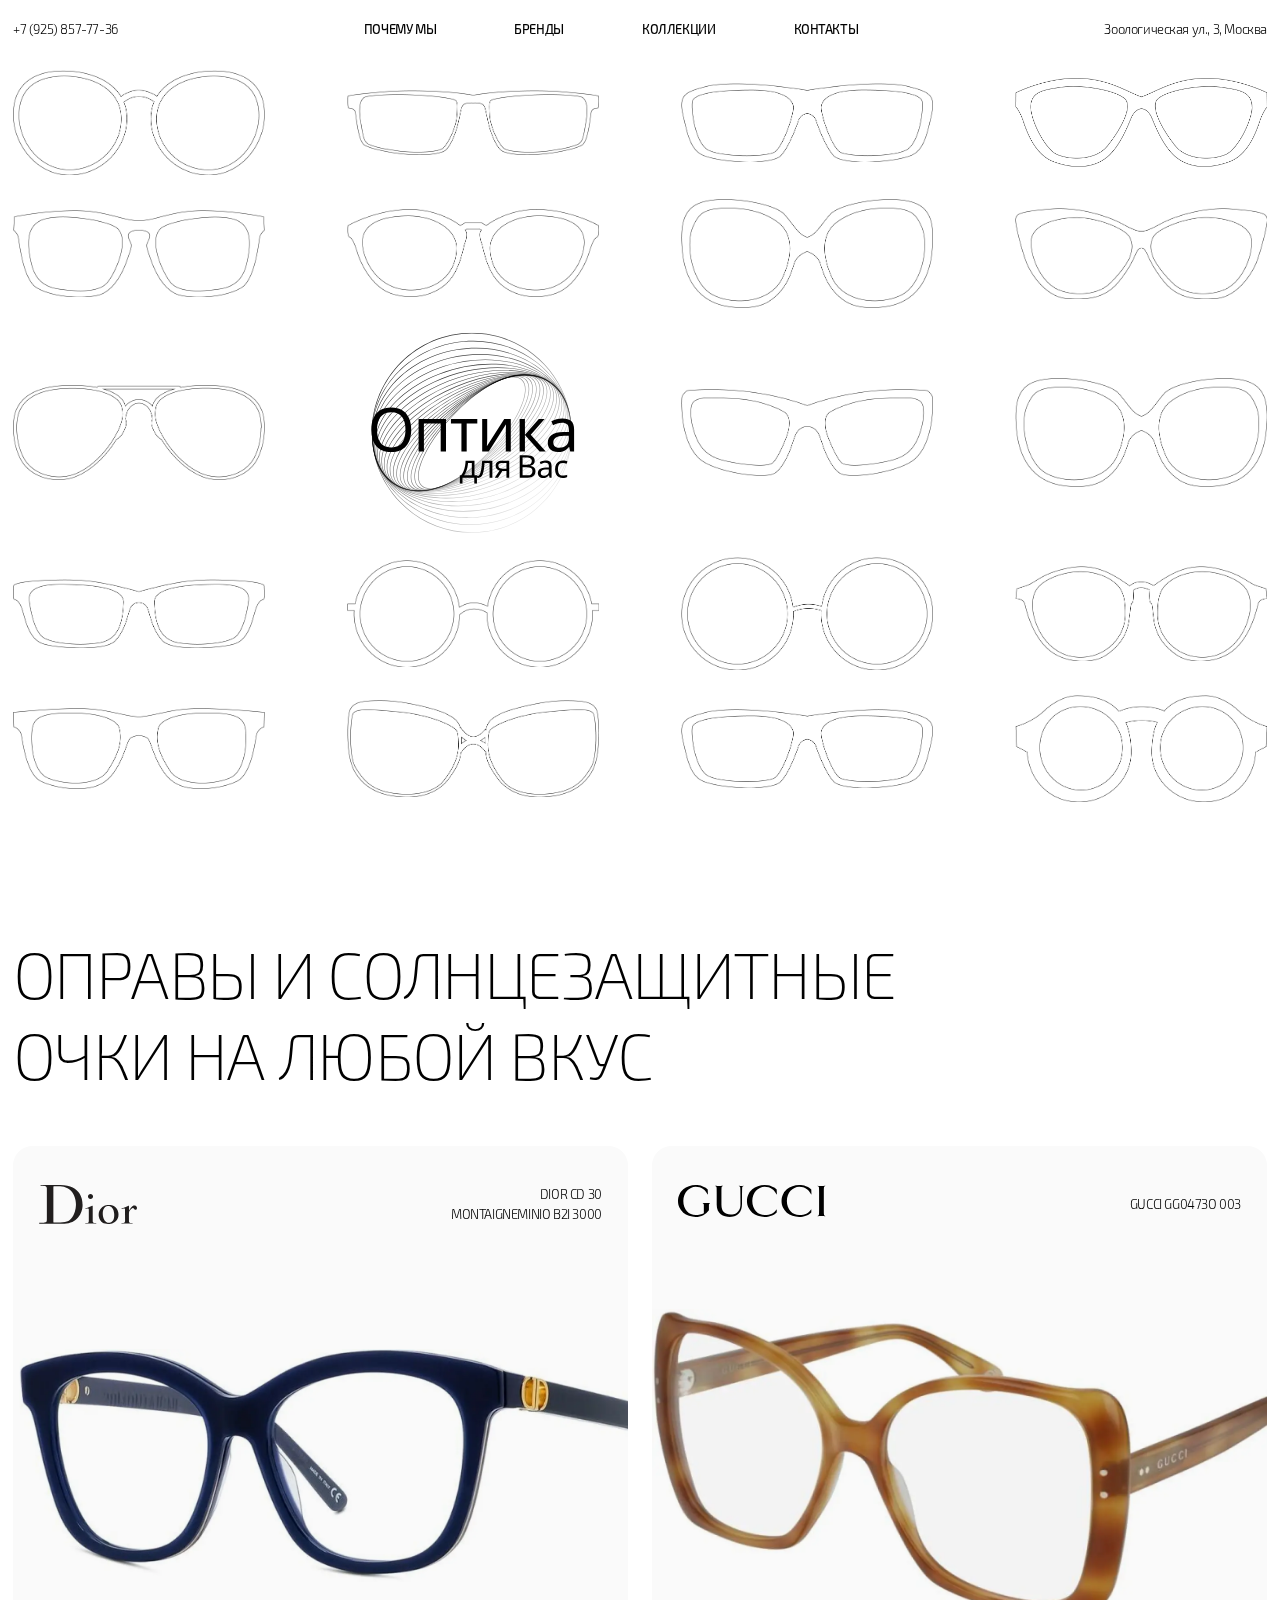
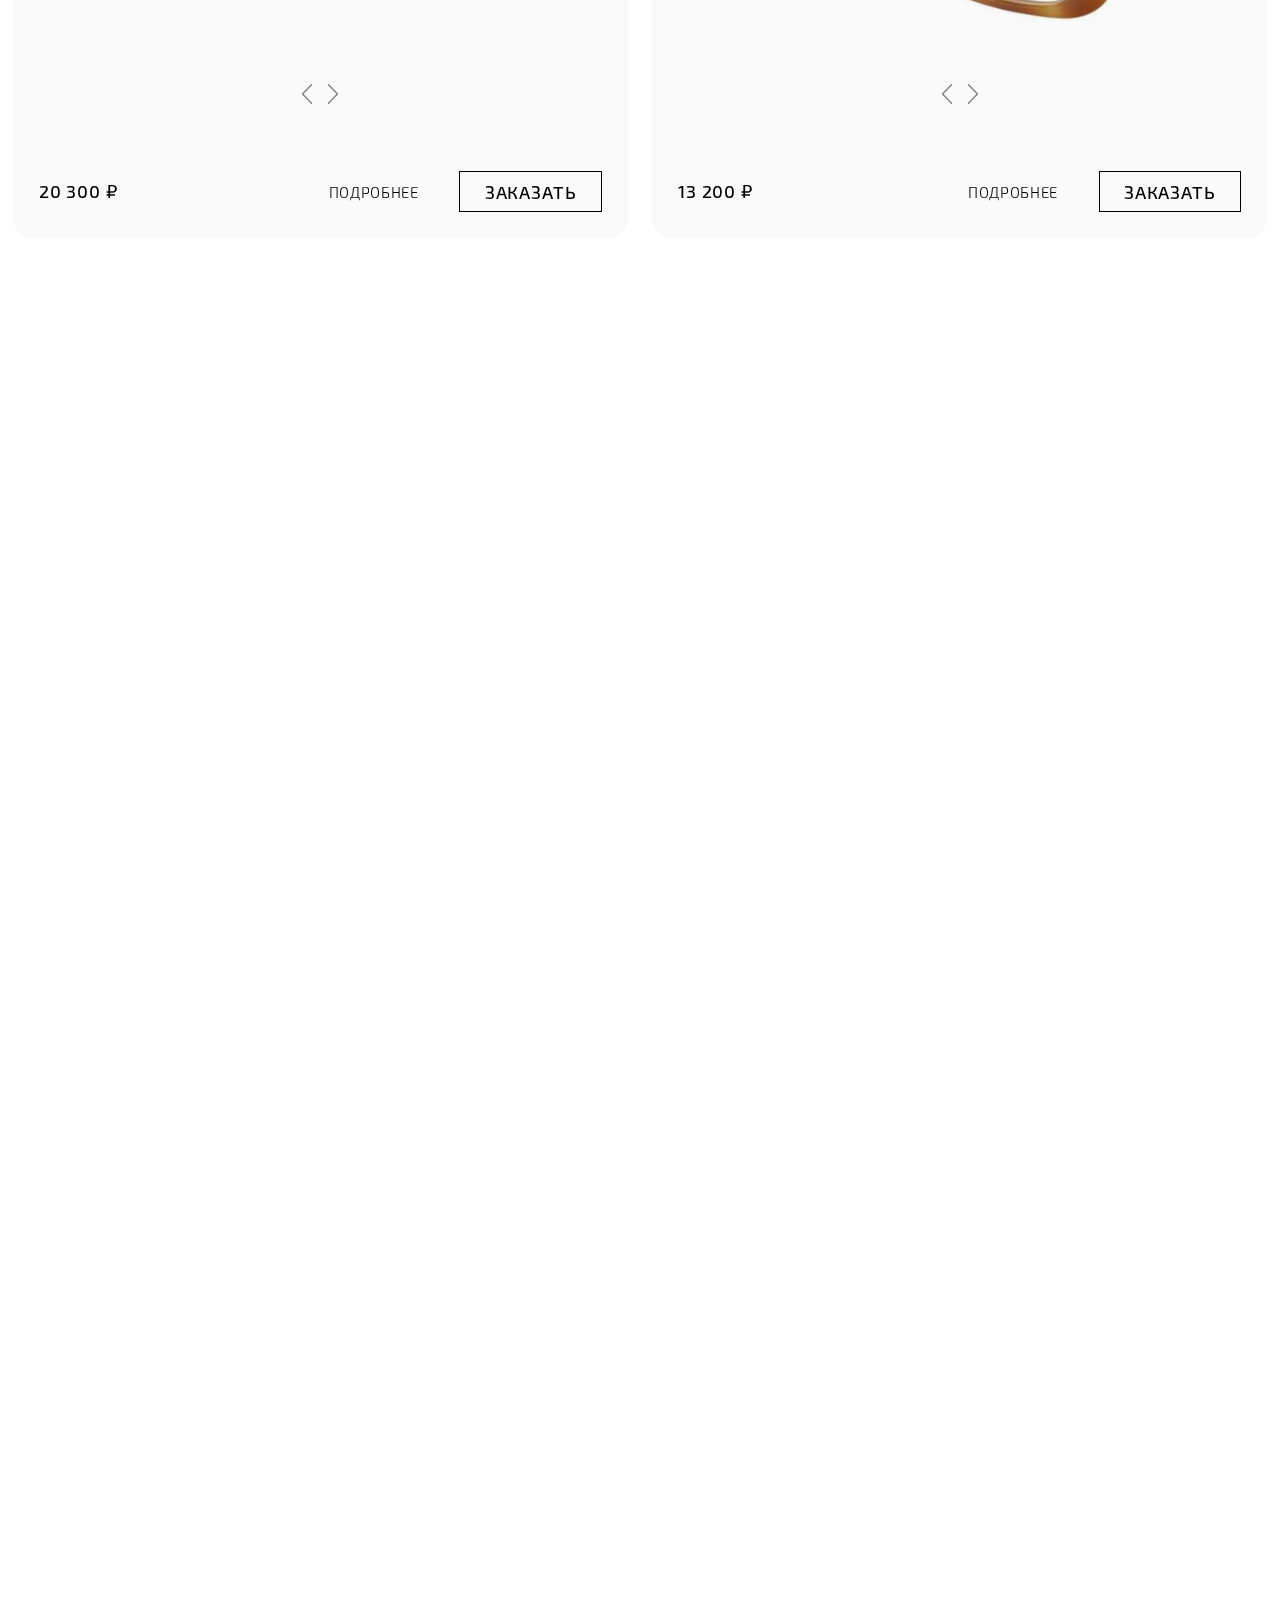
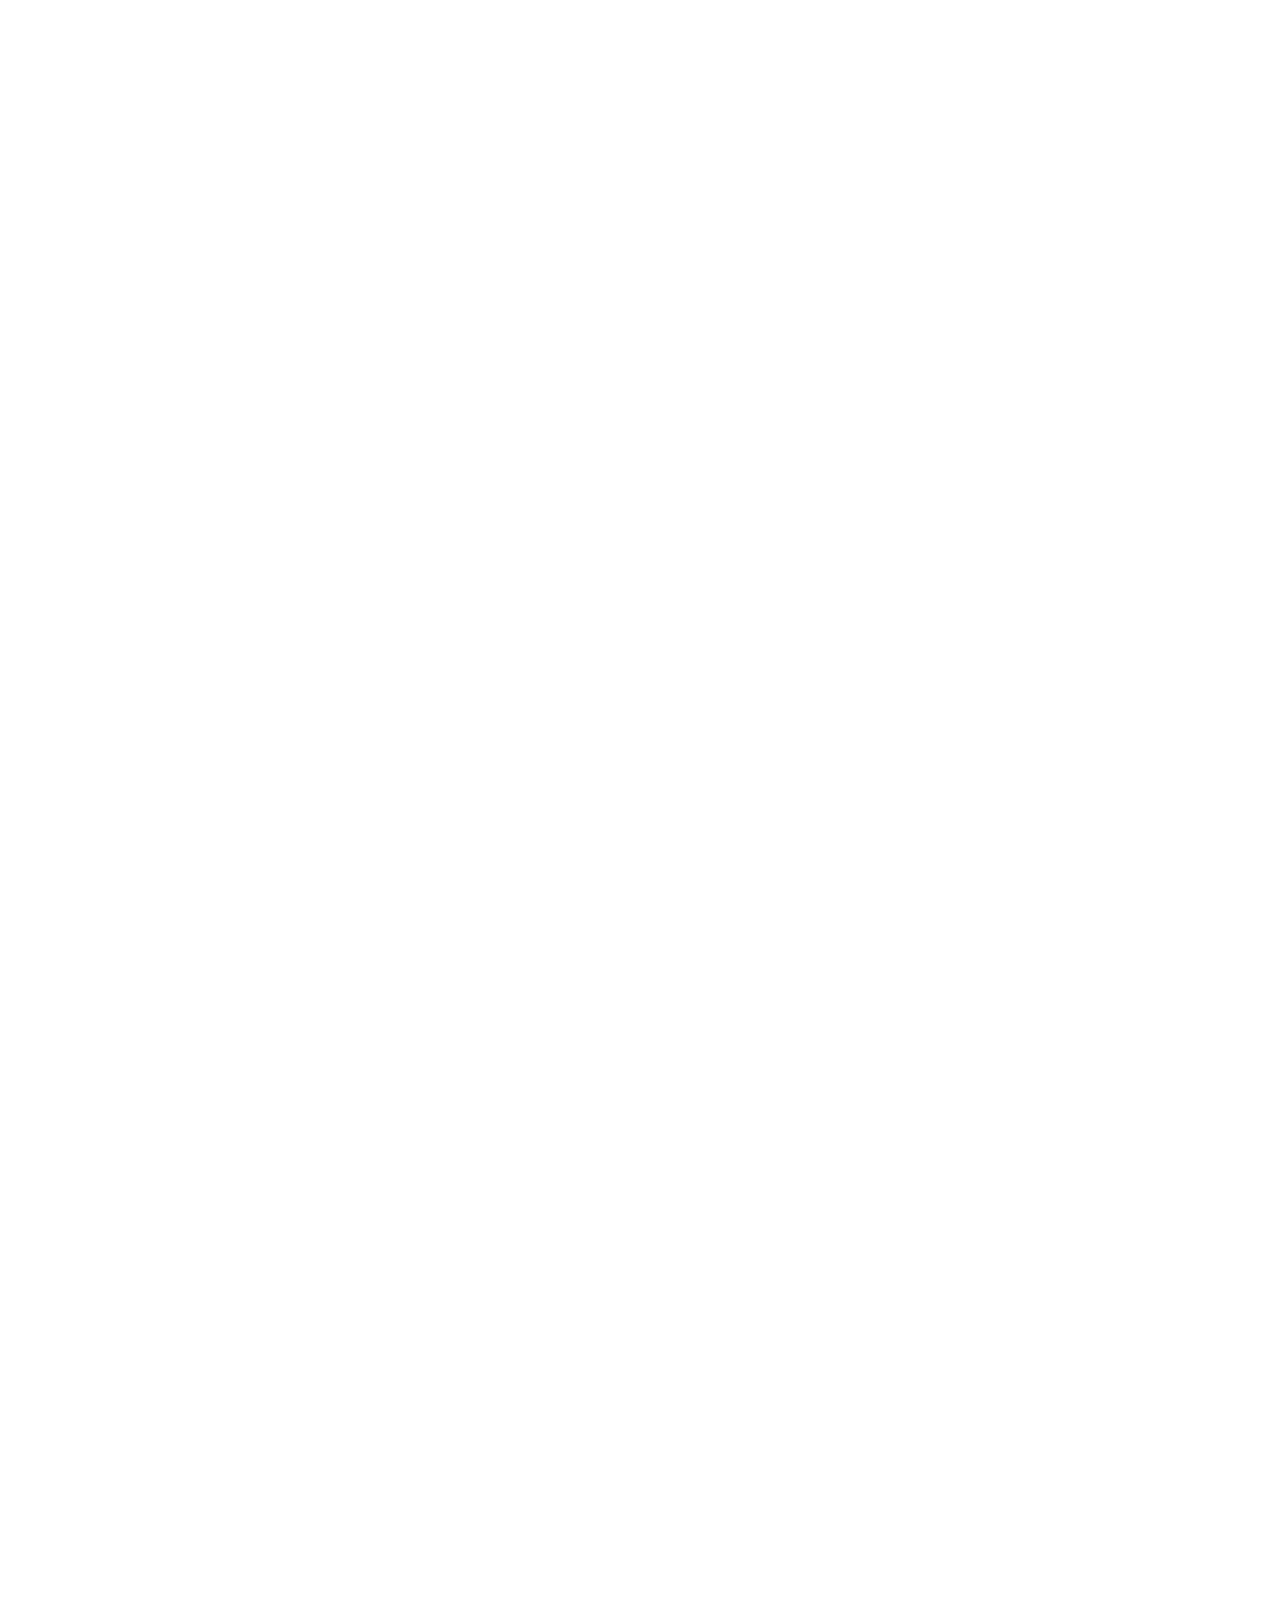
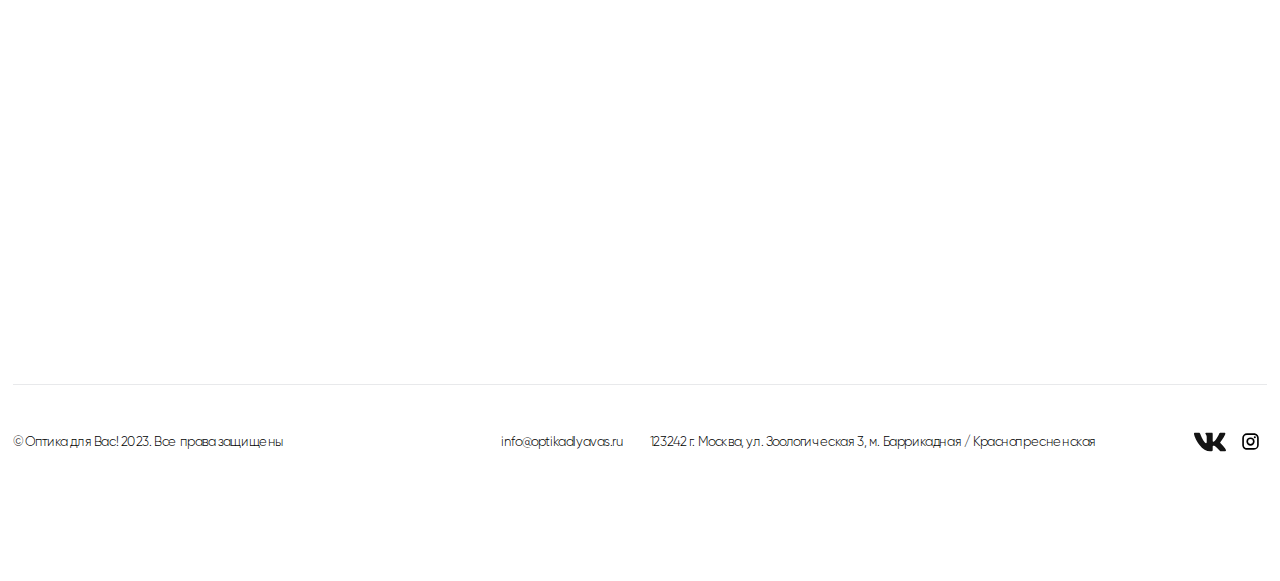
==== index.html @ adec6efc "first commit" ====
<!DOCTYPE html> <html lang="ru">

<head>
    <meta charset="UTF-8">
    <meta name="viewport" content="width=device-width, initial-scale=1.0">
    <meta name="description" content="">
    <meta name="keywords" content="">
    <link rel="stylesheet" href="css/libs.min.css">
    <link rel="stylesheet" href="css/style.min.css">
    <title>Главная</title>
</head>

<body class="page">
    <div class="wrapper">
        <header class="header">
            <div class="container">
    <div class="header__inner">
        <div class="header__phone">
            <a href="tel:+79258577736" class="display16">+7 (925) 857-77-36</a>
        </div>

        <div class="header__mob">
            <nav class="nav">
                <a href="" class="nav__link display16">ПОЧЕМУ МЫ</a>
                <a href="" class="nav__link display16">БРЕНДЫ</a>
                <a href="" class="nav__link display16">КОЛЛЕКЦИИ</a>
                <a href="" class="nav__link display16">КОНТАКТЫ</a>
            </nav>

            <div class="header__info">
                <a href="mailto:info@optikadlyavas.ru" class="footer__mail">
                    info@optikadlyavas.ru
                </a>
                <div class="footer__address">
                    123242 г. Москва, ул. Зоологическая 3, м. Баррикадная / Краснопресненская
                </div>
                <div class="footer__socials">
                    <a href="" class="footer__socials-item">
                        <img src="img/vk.svg" alt="">
                    </a>
                    <a href="" class="footer__socials-item">
                        <img src="img/ig.svg" alt="">
                    </a>
                </div>
            </div>
        </div>

        <div class="header__address">
            <span class="display16">Зоологическая ул., 3, Москва</span>
        </div>

        <button class="burger"></button>
    </div>
</div>

        </header>
        <main class="content">

            <section class="glasses">
                <div class="container">
                    <div class="glasses__grid">
                        <div class="glass-card  _animate">
    <div class="glass-card__images">
        <img class="_view1" src="img/glasses.webp" alt="">
        <img class="_view2" src="img/glasses-colorful.webp" alt="">
    </div>
</div>

                        <div class="glass-card _hide-tablet _animate">
    <div class="glass-card__images">
        <img class="_view1" src="img/glasses2.webp" alt="">
        <img class="_view2" src="img/glasses-colorful.webp" alt="">
    </div>
</div>

                        <div class="glass-card _mob-hide _animate">
    <div class="glass-card__images">
        <img class="_view1" src="img/glasses3.webp" alt="">
        <img class="_view2" src="img/glasses-colorful.webp" alt="">
    </div>
</div>

                        <div class="glass-card _hide-tablet _animate">
    <div class="glass-card__images">
        <img class="_view1" src="img/glasses4.webp" alt="">
        <img class="_view2" src="img/glasses-colorful.webp" alt="">
    </div>
</div>

                        <div class="glass-card  _animate">
    <div class="glass-card__images">
        <img class="_view1" src="img/glasses5.webp" alt="">
        <img class="_view2" src="img/glasses-colorful.webp" alt="">
    </div>
</div>

                        <div class="glass-card _hide-tablet _animate">
    <div class="glass-card__images">
        <img class="_view1" src="img/glasses6.webp" alt="">
        <img class="_view2" src="img/glasses-colorful.webp" alt="">
    </div>
</div>

                        <div class="glass-card _hide-tablet _animate">
    <div class="glass-card__images">
        <img class="_view1" src="img/glasses7.webp" alt="">
        <img class="_view2" src="img/glasses-colorful.webp" alt="">
    </div>
</div>

                        <div class="glass-card _hide-tablet _animate">
    <div class="glass-card__images">
        <img class="_view1" src="img/glasses8.webp" alt="">
        <img class="_view2" src="img/glasses-colorful2.webp" alt="">
    </div>
</div>

                        <div class="glass-card _mob-hide _animate">
    <div class="glass-card__images">
        <img class="_view1" src="img/glasses9.webp" alt="">
        <img class="_view2" src="img/glasses-colorful.webp" alt="">
    </div>
</div>

                        <div class="glass-card _logo _animate">
                            <img src="img/logo.svg" alt="">
                        </div>
                        <div class="glass-card _mob-hide _animate">
    <div class="glass-card__images">
        <img class="_view1" src="img/glasses10.webp" alt="">
        <img class="_view2" src="img/glasses-colorful.webp" alt="">
    </div>
</div>

                        <div class="glass-card _mob-hide _animate">
    <div class="glass-card__images">
        <img class="_view1" src="img/glasses11.webp" alt="">
        <img class="_view2" src="img/glasses-colorful.webp" alt="">
    </div>
</div>

                        <div class="glass-card  _animate">
    <div class="glass-card__images">
        <img class="_view1" src="img/glasses12.webp" alt="">
        <img class="_view2" src="img/glasses-colorful.webp" alt="">
    </div>
</div>

                        <div class="glass-card _hide-tablet _animate">
    <div class="glass-card__images">
        <img class="_view1" src="img/glasses13.webp" alt="">
        <img class="_view2" src="img/glasses-colorful4.webp" alt="">
    </div>
</div>

                        <div class="glass-card _hide-tablet _animate">
    <div class="glass-card__images">
        <img class="_view1" src="img/glasses14.webp" alt="">
        <img class="_view2" src="img/glasses-colorful.webp" alt="">
    </div>
</div>

                        <div class="glass-card _hide-tablet _animate">
    <div class="glass-card__images">
        <img class="_view1" src="img/glasses15.webp" alt="">
        <img class="_view2" src="img/glasses-colorful.webp" alt="">
    </div>
</div>

                        <div class="glass-card  _animate">
    <div class="glass-card__images">
        <img class="_view1" src="img/glasses16.webp" alt="">
        <img class="_view2" src="img/glasses-colorful.webp" alt="">
    </div>
</div>

                        <div class="glass-card _hide-tablet _animate">
    <div class="glass-card__images">
        <img class="_view1" src="img/glasses17.webp" alt="">
        <img class="_view2" src="img/glasses-colorful.webp" alt="">
    </div>
</div>

                        <div class="glass-card _hide-tablet _animate">
    <div class="glass-card__images">
        <img class="_view1" src="img/glasses18.webp" alt="">
        <img class="_view2" src="img/glasses-colorful.webp" alt="">
    </div>
</div>

                        <div class="glass-card _hide-tablet _animate">
    <div class="glass-card__images">
        <img class="_view1" src="img/glasses19.webp" alt="">
        <img class="_view2" src="img/glasses-colorful.webp" alt="">
    </div>
</div>

                    </div>
                </div>
            </section>

            <section class="catalog">
                <div class="container">
                    <div class="catalog__top _animate">
                        <h2 class="display2">
                            ОПРАВЫ И СОЛНЦЕЗАЩИТНЫЕ ОЧКИ НА ЛЮБОЙ ВКУС
                        </h2>
                    </div>
                    <div class="catalog__grid">
                        <div class="catalog-card  _animate">
    <div class="catalog-card__brand">
        <div class="catalog-card__brand-img">
            <img src="img/brand.svg" alt="">
        </div>
        <div class="catalog-card__brand-title">
            <a href="" class="display16">Dior CD 30 <br>MONTAIGNEMINIO B2I 3000</a>
        </div>
    </div>
    <div class="catalog-card__media">
        <div class="swiper-container">
            <div class="swiper-wrapper">
                <div class="swiper-slide">
                    <div class="catalog-card__img">
                        <img src="img/catalog.webp" alt="">
                    </div>
                </div>
                <div class="swiper-slide">
                    <div class="catalog-card__img">
                        <img src="img/catalog2.webp" alt="">
                    </div>
                </div>
            </div>
        </div>
        <div class="catalog-card__media-nav">
            <div class="swiper-button swiper-button-prev">
                <svg width="24" height="24" viewBox="0 0 24 24" fill="none" xmlns="http://www.w3.org/2000/svg">
                    <path d="M8.54642 12L17.0375 3.27302C17.3264 2.97614 17.3199 2.50131 17.023 2.21246C16.7261 1.9236 16.2513 1.93011 15.9625 2.22698L6.96246 11.477C6.67918 11.7681 6.67918 12.2319 6.96246 12.523L15.9625 21.773C16.2513 22.0699 16.7261 22.0764 17.023 21.7875C17.3199 21.4987 17.3264 21.0239 17.0375 20.727L8.54642 12Z" fill="#141414"/>
                </svg>
            </div>
            <div class="swiper-button swiper-button-next">
                <svg width="24" height="24" viewBox="0 0 24 24" fill="none" xmlns="http://www.w3.org/2000/svg">
                    <path d="M15.4536 12L6.96246 3.27302C6.6736 2.97614 6.68011 2.50131 6.97698 2.21246C7.27386 1.9236 7.74869 1.93011 8.03754 2.22698L17.0375 11.477C17.3208 11.7681 17.3208 12.2319 17.0375 12.523L8.03754 21.773C7.74869 22.0699 7.27386 22.0764 6.97698 21.7875C6.68011 21.4987 6.6736 21.0239 6.96246 20.727L15.4536 12Z" fill="#141414"/>
                </svg>
            </div>
        </div>
        <div class="swiper-pagination"></div>
    </div>
    <div class="catalog-card__bottom">
        <div class="catalog-card__price">
            20 300 ₽
        </div>
        <div class="catalog-card__buttons">
            <button class="_show-detail catalog-card__btn catalog-card__detail">
                <span class="_view1">Подробнее</span>
                <span class="_view2">...</span>
            </button>
            <button class="catalog-card__btn m-btn m-btn-outline">
                <span>зАКАЗАТЬ</span>
            </button>
        </div>
    </div>

    <div class="catalog-card__info">
        <button class="_close-detail catalog-card__info-close">
            <img src="img/close.svg" alt="">
        </button>
        <div class="catalog-card__brand-img">
            <img src="img/brand.svg" alt="">
        </div>
        <div class="catalog-card__info-wrap">
            <div class="catalog-card__text">
                <p>
                    Неповторимость, очарование, женственность, шарм. Именно так можно сохраняющуюся с прошлого года тенденцию весенне-летней коллекции солнцезащитных очков от Dior. Ведь дополняющие оправу цветы – особый дар природы, а букеты из них — главное украшение для женщины. Можно сказать, что дизайнеры модного дома создали настоящие букеты цветов на оправах очков.
                </p>
                <p>
                    В традиционной весенне-летней коллекции представлены оправы с принтованными, лепными и мозаичными цветами. В названии каждой линейки отражена идея новой линии солнцезащитных очков.
                </p>
            </div>
            <div class="catalog-card__info-nav">
                <button class="catalog-card__btn">
                    <span>зАКАЗАТЬ</span>
                </button>
            </div>
        </div>
        <div class="catalog-card__brand-title">
            <a href="" class="display16">Dior CD 30 <br>MONTAIGNEMINIO B2I 3000</a>
        </div>
    </div>
</div>


                        <div class="catalog-card  _animate">
    <div class="catalog-card__brand">
        <div class="catalog-card__brand-img">
            <img src="img/brand2.svg" alt="">
        </div>
        <div class="catalog-card__brand-title">
            <a href="" class="display16">Gucci GG0473O 003</a>
        </div>
    </div>
    <div class="catalog-card__media">
        <div class="swiper-container">
            <div class="swiper-wrapper">
                <div class="swiper-slide">
                    <div class="catalog-card__img">
                        <img src="img/catalog3.webp" alt="">
                    </div>
                </div>
                <div class="swiper-slide">
                    <div class="catalog-card__img">
                        <img src="img/catalog3.webp" alt="">
                    </div>
                </div>
            </div>
        </div>
        <div class="catalog-card__media-nav">
            <div class="swiper-button swiper-button-prev">
                <svg width="24" height="24" viewBox="0 0 24 24" fill="none" xmlns="http://www.w3.org/2000/svg">
                    <path d="M8.54642 12L17.0375 3.27302C17.3264 2.97614 17.3199 2.50131 17.023 2.21246C16.7261 1.9236 16.2513 1.93011 15.9625 2.22698L6.96246 11.477C6.67918 11.7681 6.67918 12.2319 6.96246 12.523L15.9625 21.773C16.2513 22.0699 16.7261 22.0764 17.023 21.7875C17.3199 21.4987 17.3264 21.0239 17.0375 20.727L8.54642 12Z" fill="#141414"/>
                </svg>
            </div>
            <div class="swiper-button swiper-button-next">
                <svg width="24" height="24" viewBox="0 0 24 24" fill="none" xmlns="http://www.w3.org/2000/svg">
                    <path d="M15.4536 12L6.96246 3.27302C6.6736 2.97614 6.68011 2.50131 6.97698 2.21246C7.27386 1.9236 7.74869 1.93011 8.03754 2.22698L17.0375 11.477C17.3208 11.7681 17.3208 12.2319 17.0375 12.523L8.03754 21.773C7.74869 22.0699 7.27386 22.0764 6.97698 21.7875C6.68011 21.4987 6.6736 21.0239 6.96246 20.727L15.4536 12Z" fill="#141414"/>
                </svg>
            </div>
        </div>
        <div class="swiper-pagination"></div>
    </div>
    <div class="catalog-card__bottom">
        <div class="catalog-card__price">
            13 200 ₽
        </div>
        <div class="catalog-card__buttons">
            <button class="_show-detail catalog-card__btn catalog-card__detail">
                <span class="_view1">Подробнее</span>
                <span class="_view2">...</span>
            </button>
            <button class="catalog-card__btn m-btn m-btn-outline">
                <span>зАКАЗАТЬ</span>
            </button>
        </div>
    </div>

    <div class="catalog-card__info">
        <button class="_close-detail catalog-card__info-close">
            <img src="img/close.svg" alt="">
        </button>
        <div class="catalog-card__brand-img">
            <img src="img/brand2.svg" alt="">
        </div>
        <div class="catalog-card__info-wrap">
            <div class="catalog-card__text">
                <p>
                    Неповторимость, очарование, женственность, шарм. Именно так можно сохраняющуюся с прошлого года тенденцию весенне-летней коллекции солнцезащитных очков от Dior. Ведь дополняющие оправу цветы – особый дар природы, а букеты из них — главное украшение для женщины. Можно сказать, что дизайнеры модного дома создали настоящие букеты цветов на оправах очков.
                </p>
                <p>
                    В традиционной весенне-летней коллекции представлены оправы с принтованными, лепными и мозаичными цветами. В названии каждой линейки отражена идея новой линии солнцезащитных очков.
                </p>
            </div>
            <div class="catalog-card__info-nav">
                <button class="catalog-card__btn">
                    <span>зАКАЗАТЬ</span>
                </button>
            </div>
        </div>
        <div class="catalog-card__brand-title">
            <a href="" class="display16">Gucci GG0473O 003</a>
        </div>
    </div>
</div>


                        <div class="catalog-card _big _animate">
    <div class="catalog-card__brand">
        <div class="catalog-card__brand-img">
            <img src="img/brand3.svg" alt="">
        </div>
        <div class="catalog-card__brand-title">
            <a href="" class="display16">Philippe V X17 Black</a>
        </div>
    </div>
    <div class="catalog-card__media">
        <div class="swiper-container">
            <div class="swiper-wrapper">
                <div class="swiper-slide">
                    <div class="catalog-card__img">
                        <img src="img/catalog4.webp" alt="">
                    </div>
                </div>
                <div class="swiper-slide">
                    <div class="catalog-card__img">
                        <img src="img/catalog4.webp" alt="">
                    </div>
                </div>
            </div>
        </div>
        <div class="catalog-card__media-nav">
            <div class="swiper-button swiper-button-prev">
                <svg width="24" height="24" viewBox="0 0 24 24" fill="none" xmlns="http://www.w3.org/2000/svg">
                    <path d="M8.54642 12L17.0375 3.27302C17.3264 2.97614 17.3199 2.50131 17.023 2.21246C16.7261 1.9236 16.2513 1.93011 15.9625 2.22698L6.96246 11.477C6.67918 11.7681 6.67918 12.2319 6.96246 12.523L15.9625 21.773C16.2513 22.0699 16.7261 22.0764 17.023 21.7875C17.3199 21.4987 17.3264 21.0239 17.0375 20.727L8.54642 12Z" fill="#141414"/>
                </svg>
            </div>
            <div class="swiper-button swiper-button-next">
                <svg width="24" height="24" viewBox="0 0 24 24" fill="none" xmlns="http://www.w3.org/2000/svg">
                    <path d="M15.4536 12L6.96246 3.27302C6.6736 2.97614 6.68011 2.50131 6.97698 2.21246C7.27386 1.9236 7.74869 1.93011 8.03754 2.22698L17.0375 11.477C17.3208 11.7681 17.3208 12.2319 17.0375 12.523L8.03754 21.773C7.74869 22.0699 7.27386 22.0764 6.97698 21.7875C6.68011 21.4987 6.6736 21.0239 6.96246 20.727L15.4536 12Z" fill="#141414"/>
                </svg>
            </div>
        </div>
        <div class="swiper-pagination"></div>
    </div>
    <div class="catalog-card__bottom">
        <div class="catalog-card__price">
            26 300 ₽
        </div>
        <div class="catalog-card__buttons">
            <button class="_show-detail catalog-card__btn catalog-card__detail">
                <span class="_view1">Подробнее</span>
                <span class="_view2">...</span>
            </button>
            <button class="catalog-card__btn m-btn m-btn-outline">
                <span>зАКАЗАТЬ</span>
            </button>
        </div>
    </div>

    <div class="catalog-card__info">
        <button class="_close-detail catalog-card__info-close">
            <img src="img/close.svg" alt="">
        </button>
        <div class="catalog-card__brand-img">
            <img src="img/brand3.svg" alt="">
        </div>
        <div class="catalog-card__info-wrap">
            <div class="catalog-card__text">
                <p>
                    Неповторимость, очарование, женственность, шарм. Именно так можно сохраняющуюся с прошлого года тенденцию весенне-летней коллекции солнцезащитных очков от Dior. Ведь дополняющие оправу цветы – особый дар природы, а букеты из них — главное украшение для женщины. Можно сказать, что дизайнеры модного дома создали настоящие букеты цветов на оправах очков.
                </p>
                <p>
                    В традиционной весенне-летней коллекции представлены оправы с принтованными, лепными и мозаичными цветами. В названии каждой линейки отражена идея новой линии солнцезащитных очков.
                </p>
            </div>
            <div class="catalog-card__info-nav">
                <button class="catalog-card__btn">
                    <span>зАКАЗАТЬ</span>
                </button>
            </div>
        </div>
        <div class="catalog-card__brand-title">
            <a href="" class="display16">Philippe V X17 Black</a>
        </div>
    </div>
</div>


                        <div class="catalog-card _small _animate">
    <div class="catalog-card__brand">
        <div class="catalog-card__brand-img">
            <img src="img/brand4.svg" alt="">
        </div>
        <div class="catalog-card__brand-title">
            <a href="" class="display16"></a>
        </div>
    </div>
    <div class="catalog-card__media">
        <div class="swiper-container">
            <div class="swiper-wrapper">
                <div class="swiper-slide">
                    <div class="catalog-card__img">
                        <img src="img/catalog6.webp" alt="">
                    </div>
                </div>
                <div class="swiper-slide">
                    <div class="catalog-card__img">
                        <img src="img/catalog6.webp" alt="">
                    </div>
                </div>
            </div>
        </div>
        <div class="catalog-card__media-nav">
            <div class="swiper-button swiper-button-prev">
                <svg width="24" height="24" viewBox="0 0 24 24" fill="none" xmlns="http://www.w3.org/2000/svg">
                    <path d="M8.54642 12L17.0375 3.27302C17.3264 2.97614 17.3199 2.50131 17.023 2.21246C16.7261 1.9236 16.2513 1.93011 15.9625 2.22698L6.96246 11.477C6.67918 11.7681 6.67918 12.2319 6.96246 12.523L15.9625 21.773C16.2513 22.0699 16.7261 22.0764 17.023 21.7875C17.3199 21.4987 17.3264 21.0239 17.0375 20.727L8.54642 12Z" fill="#141414"/>
                </svg>
            </div>
            <div class="swiper-button swiper-button-next">
                <svg width="24" height="24" viewBox="0 0 24 24" fill="none" xmlns="http://www.w3.org/2000/svg">
                    <path d="M15.4536 12L6.96246 3.27302C6.6736 2.97614 6.68011 2.50131 6.97698 2.21246C7.27386 1.9236 7.74869 1.93011 8.03754 2.22698L17.0375 11.477C17.3208 11.7681 17.3208 12.2319 17.0375 12.523L8.03754 21.773C7.74869 22.0699 7.27386 22.0764 6.97698 21.7875C6.68011 21.4987 6.6736 21.0239 6.96246 20.727L15.4536 12Z" fill="#141414"/>
                </svg>
            </div>
        </div>
        <div class="swiper-pagination"></div>
    </div>
    <div class="catalog-card__bottom">
        <div class="catalog-card__price">
            11 450 ₽
        </div>
        <div class="catalog-card__buttons">
            <button class="_show-detail catalog-card__btn catalog-card__detail">
                <span class="_view1">Подробнее</span>
                <span class="_view2">...</span>
            </button>
            <button class="catalog-card__btn m-btn m-btn-outline">
                <span>зАКАЗАТЬ</span>
            </button>
        </div>
    </div>

    <div class="catalog-card__info">
        <button class="_close-detail catalog-card__info-close">
            <img src="img/close.svg" alt="">
        </button>
        <div class="catalog-card__brand-img">
            <img src="img/brand4.svg" alt="">
        </div>
        <div class="catalog-card__info-wrap">
            <div class="catalog-card__text">
                <p>
                    Неповторимость, очарование, женственность, шарм. Именно так можно сохраняющуюся с прошлого года тенденцию весенне-летней коллекции солнцезащитных очков от Dior. Ведь дополняющие оправу цветы – особый дар природы, а букеты из них — главное украшение для женщины. Можно сказать, что дизайнеры модного дома создали настоящие букеты цветов на оправах очков.
                </p>
                <p>
                    В традиционной весенне-летней коллекции представлены оправы с принтованными, лепными и мозаичными цветами. В названии каждой линейки отражена идея новой линии солнцезащитных очков.
                </p>
            </div>
            <div class="catalog-card__info-nav">
                <button class="catalog-card__btn">
                    <span>зАКАЗАТЬ</span>
                </button>
            </div>
        </div>
        <div class="catalog-card__brand-title">
            <a href="" class="display16"></a>
        </div>
    </div>
</div>

                    </div>
                    <div class="catalog__nav _animate">
                        <button class="catalog__btn m-btn m-btn-outline">
                            <span>ПОКАЗАТЬ ЕЩЕ 10 моделеей</span>
                        </button>
                    </div>
                </div>
            </section>

            <section class="brands">
                <div class="container">
                    <div class="brands__grid">
                        <div class="brand-card _animate">
    <div class="brand-card__img">
        <img src="img/company.svg" alt="">
    </div>
</div>

                        <div class="brand-card _animate">
    <div class="brand-card__img">
        <img src="img/company2.svg" alt="">
    </div>
</div>

                        <div class="brand-card _animate">
    <div class="brand-card__img">
        <img src="img/company3.svg" alt="">
    </div>
</div>

                        <div class="brand-card _animate">
    <div class="brand-card__img">
        <img src="img/company4.svg" alt="">
    </div>
</div>

                        <div class="brand-card _animate">
    <div class="brand-card__img">
        <img src="img/company5.svg" alt="">
    </div>
</div>

                        <div class="brand-card _animate">
    <div class="brand-card__img">
        <img src="img/company6.svg" alt="">
    </div>
</div>

                        <div class="brand-card _animate">
    <div class="brand-card__img">
        <img src="img/company7.svg" alt="">
    </div>
</div>

                        <div class="brand-card _animate">
    <div class="brand-card__img">
        <img src="img/company8.svg" alt="">
    </div>
</div>

                    </div>
                </div>
            </section>

            <section class="why">
                <div class="container">
                    <div class="why__top">
                        <div class="why__top-left">
                            <h2 class="display2 _animate">
                                ПОЧЕМУ ЛЮДИ ВЫБИРАЮТ НАС?
                            </h2>
                        </div>
                        <div class="why__top-right">
                            <div class="why__desc _animate">
                                Салон, расположенный в центре Москвы, предлагает своим клиентам уникальные коллекции от лучших европейских дизайнеров!
                            </div>
                        </div>
                    </div>
                    <div class="why__grid">
                        <div class="why-card _animate">
    <div class="why-card__img">
        <img src="img/why.svg" alt="">
    </div>
    <div class="why-card__title">
        <span class="display4">
            Разнообразие ассортимента
        </span>
    </div>
    <div class="why-card__desc">
        <p>
            Оправы и солнцезащитные очки от мировых брендов и дизайнеров. Изысканный стиль, утонченный дизайн, эксклюзивность моделей, hand-made.
        </p>
    </div>
</div>


                        <div class="why-card _animate">
    <div class="why-card__img">
        <img src="img/why2.svg" alt="">
    </div>
    <div class="why-card__title">
        <span class="display4">
            ШИРОКИЙ СПЕКТР ОЧКОВЫХ ЛИНЗ
        </span>
    </div>
    <div class="why-card__desc">
        <p>
            Сотрудничествуем с лидирующими компаниями в области производства очковых линз: Seiko (Япония), Rodenstock (Германия), Essilor (Франция), Hoya (Япония), Zeizz (Германия)
        </p>
    </div>
</div>


                        <div class="why-card _animate">
    <div class="why-card__img">
        <img src="img/why3.svg" alt="">
    </div>
    <div class="why-card__title">
        <span class="display4">
            НОВИНКИ КОНТАКТНЫХ ЛИНЗ!
        </span>
    </div>
    <div class="why-card__desc">
        <p>
            Мы предлагаем контактные линзы для коррекции близорукости (миопии), дальнозоркости (гиперметропии), астигматизма (сложной коррекции), цветные линзы широкой палитры, а также средства по уходу за линзами.
        </p>
    </div>
</div>

                    </div>
                </div>
            </section>

            <section class="contacts">
                <div class="container">
                    <div class="contacts__grid">
                        <form action="" class="contacts__form">
                            <h2 class="display3 _animate">
                                СВЯЖИТЕСЬ С НАМИ ИЛИ НАЙДИТЕ НАС НА КАРТЕ
                            </h2>
                            <div class="contacts__form-grid">
                                <fieldset class="fg _error  _animate">
    <input type="text">
    <label>
        Ваше имя <span>*</span>
    </label>
    <span class="fg__error">Обязательное поле</span>
</fieldset>

                                <fieldset class="fg   _animate">
    <input type="email">
    <label>
        E-mail
    </label>
    <span class="fg__error">Обязательное поле</span>
</fieldset>

                                <fieldset class="fg _full  _animate">
    <input type="tel">
    <label>
        Телефон
    </label>
    <span class="fg__error">Обязательное поле</span>
</fieldset>

                                <fieldset class="fg _full  _animate">
    <textarea></textarea>
    <label>
        Сообщение
    </label>
</fieldset>

                            </div>
                            <div class="contacts__check m-check _animate">
                                <input type="checkbox">
                                <label>
                                    Я согласен с условиями <a href="">публичной оферты</a> и обработкой моих персональных данных
                                    в порядке, предусмотренном публичной офертой.
                                </label>
                            </div>
                            <div class="contacts__nav _animate">
                                <button class="contacts__btn m-btn m-btn-outline">
                                    <span class="_view1">Отправить сообщение</span>
                                    <span class="_view2">Отправить</span>
                                    <svg width="24" height="24" viewBox="0 0 24 24" fill="none" xmlns="http://www.w3.org/2000/svg">
                                        <path d="M4 11.0001V13.0001H16L10.5 18.5001L11.92 19.9201L19.84 12.0001L11.92 4.08008L10.5 5.50008L16 11.0001H4Z" fill="black"/>
                                    </svg>
                                </button>
                            </div>
                        </form>
                        <div class="map _animate">
                            <iframe src="https://yandex.ru/map-widget/v1/?um=constructor%3Ab76764cd5410c1763475b1104a01c2f138dfa1f1861f789498f2330d335409d9&amp;source=constructor" width="100%" height="100%" frameborder="0"></iframe>
                        </div>
                    </div>
                </div>
            </section>

            <section class="contacts">
                <div class="container">
                    <div class="contacts__grid">
                        <form action="" class="contacts__form">
                            <h2 class="display3 _animate">
                                СВЯЖИТЕСЬ С НАМИ ИЛИ НАЙДИТЕ НАС НА КАРТЕ
                            </h2>
                            <div class="_animate">
                                <div class="contacts-thanks">
    <div class="contacts-thanks__title display3">
        Спасибо!
    </div>
    <div class="contacts-thanks__desc">
        <p>
            Мы получили вашу заявку <br>
            и наши консультанты свяжутся с вами <br>
            в ближайшее время для уточнения <br>
            деталей заказа.
        </p>
    </div>
    <button class="contacts-thanks__btn m-btn m-btn-outline">
        <span>ХОРОШО</span>
    </button>
</div>

                            </div>
                        </form>
                        <div class="map _animate">
                            <iframe src="https://yandex.ru/map-widget/v1/?um=constructor%3Ab76764cd5410c1763475b1104a01c2f138dfa1f1861f789498f2330d335409d9&amp;source=constructor" width="100%" height="100%" frameborder="0"></iframe>
                        </div>
                    </div>
                </div>
            </section>

        </main>
        <footer class="footer">
            <div class="container">
    <div class="footer__inner">
        <div class="footer__c">
            © Оптика для Вас! 2023. Все права защищены
        </div>
        <div class="footer__info">
            <a href="mailto:info@optikadlyavas.ru" class="footer__mail">
                info@optikadlyavas.ru
            </a>
            <div class="footer__address">
                123242 г. Москва, ул. Зоологическая 3, м. Баррикадная / Краснопресненская
            </div>
        </div>
        <div class="footer__socials">
            <a href="" class="footer__socials-item">
                <img src="img/vk.svg" alt="">
            </a>
            <a href="" class="footer__socials-item">
                <img src="img/ig.svg" alt="">
            </a>
        </div>
    </div>
</div>

        </footer>
    </div>

    <script src="js/libs.min.js"></script>
<script src="js/main.min.js"></script>

</body>

</html>
---- css/libs.min.css ----
@font-face{font-family:'swiper-icons';src:url("data:application/font-woff;charset=utf-8;base64, [base64]//wADZ2x5ZgAAAywAAADMAAAD2MHtryVoZWFkAAABbAAAADAAAAA2E2+eoWhoZWEAAAGcAAAAHwAAACQC9gDzaG10eAAAAigAAAAZAAAArgJkABFsb2NhAAAC0AAAAFoAAABaFQAUGG1heHAAAAG8AAAAHwAAACAAcABAbmFtZQAAA/gAAAE5AAACXvFdBwlwb3N0AAAFNAAAAGIAAACE5s74hXjaY2BkYGAAYpf5Hu/j+W2+MnAzMYDAzaX6QjD6/4//Bxj5GA8AuRwMYGkAPywL13jaY2BkYGA88P8Agx4j+/8fQDYfA1AEBWgDAIB2BOoAeNpjYGRgYNBh4GdgYgABEMnIABJzYNADCQAACWgAsQB42mNgYfzCOIGBlYGB0YcxjYGBwR1Kf2WQZGhhYGBiYGVmgAFGBiQQkOaawtDAoMBQxXjg/wEGPcYDDA4wNUA2CCgwsAAAO4EL6gAAeNpj2M0gyAACqxgGNWBkZ2D4/wMA+xkDdgAAAHjaY2BgYGaAYBkGRgYQiAHyGMF8FgYHIM3DwMHABGQrMOgyWDLEM1T9/w8UBfEMgLzE////P/5//f/V/xv+r4eaAAeMbAxwIUYmIMHEgKYAYjUcsDAwsLKxc3BycfPw8jEQA/[base64]/uznmfPFBNODM2K7MTQ45YEAZqGP81AmGGcF3iPqOop0r1SPTaTbVkfUe4HXj97wYE+yNwWYxwWu4v1ugWHgo3S1XdZEVqWM7ET0cfnLGxWfkgR42o2PvWrDMBSFj/IHLaF0zKjRgdiVMwScNRAoWUoH78Y2icB/yIY09An6AH2Bdu/UB+yxopYshQiEvnvu0dURgDt8QeC8PDw7Fpji3fEA4z/PEJ6YOB5hKh4dj3EvXhxPqH/SKUY3rJ7srZ4FZnh1PMAtPhwP6fl2PMJMPDgeQ4rY8YT6Gzao0eAEA409DuggmTnFnOcSCiEiLMgxCiTI6Cq5DZUd3Qmp10vO0LaLTd2cjN4fOumlc7lUYbSQcZFkutRG7g6JKZKy0RmdLY680CDnEJ+UMkpFFe1RN7nxdVpXrC4aTtnaurOnYercZg2YVmLN/d/gczfEimrE/fs/bOuq29Zmn8tloORaXgZgGa78yO9/cnXm2BpaGvq25Dv9S4E9+5SIc9PqupJKhYFSSl47+Qcr1mYNAAAAeNptw0cKwkAAAMDZJA8Q7OUJvkLsPfZ6zFVERPy8qHh2YER+3i/BP83vIBLLySsoKimrqKqpa2hp6+jq6RsYGhmbmJqZSy0sraxtbO3sHRydnEMU4uR6yx7JJXveP7WrDycAAAAAAAH//wACeNpjYGRgYOABYhkgZgJCZgZNBkYGLQZtIJsFLMYAAAw3ALgAeNolizEKgDAQBCchRbC2sFER0YD6qVQiBCv/H9ezGI6Z5XBAw8CBK/m5iQQVauVbXLnOrMZv2oLdKFa8Pjuru2hJzGabmOSLzNMzvutpB3N42mNgZGBg4GKQYzBhYMxJLMlj4GBgAYow/P/PAJJhLM6sSoWKfWCAAwDAjgbRAAB42mNgYGBkAIIbCZo5IPrmUn0hGA0AO8EFTQAA");font-weight:400;font-style:normal}:root{--swiper-theme-color: #007aff}.swiper{margin-left:auto;margin-right:auto;position:relative;overflow:hidden;list-style:none;padding:0;z-index:1}.swiper-vertical>.swiper-wrapper{flex-direction:column}.swiper-wrapper{position:relative;width:100%;height:100%;z-index:1;display:flex;transition-property:transform;box-sizing:content-box}.swiper-android .swiper-slide,.swiper-wrapper{transform:translate3d(0px, 0, 0)}.swiper-pointer-events{touch-action:pan-y}.swiper-pointer-events.swiper-vertical{touch-action:pan-x}.swiper-slide{flex-shrink:0;width:100%;height:100%;position:relative;transition-property:transform}.swiper-slide-invisible-blank{visibility:hidden}.swiper-autoheight,.swiper-autoheight .swiper-slide{height:auto}.swiper-autoheight .swiper-wrapper{align-items:flex-start;transition-property:transform, height}.swiper-backface-hidden .swiper-slide{transform:translateZ(0);-webkit-backface-visibility:hidden;backface-visibility:hidden}.swiper-3d,.swiper-3d.swiper-css-mode .swiper-wrapper{perspective:1200px}.swiper-3d .swiper-wrapper,.swiper-3d .swiper-slide,.swiper-3d .swiper-slide-shadow,.swiper-3d .swiper-slide-shadow-left,.swiper-3d .swiper-slide-shadow-right,.swiper-3d .swiper-slide-shadow-top,.swiper-3d .swiper-slide-shadow-bottom,.swiper-3d .swiper-cube-shadow{transform-style:preserve-3d}.swiper-3d .swiper-slide-shadow,.swiper-3d .swiper-slide-shadow-left,.swiper-3d .swiper-slide-shadow-right,.swiper-3d .swiper-slide-shadow-top,.swiper-3d .swiper-slide-shadow-bottom{position:absolute;left:0;top:0;width:100%;height:100%;pointer-events:none;z-index:10}.swiper-3d .swiper-slide-shadow{background:rgba(0,0,0,0.15)}.swiper-3d .swiper-slide-shadow-left{background-image:linear-gradient(to left, rgba(0,0,0,0.5), rgba(0,0,0,0))}.swiper-3d .swiper-slide-shadow-right{background-image:linear-gradient(to right, rgba(0,0,0,0.5), rgba(0,0,0,0))}.swiper-3d .swiper-slide-shadow-top{background-image:linear-gradient(to top, rgba(0,0,0,0.5), rgba(0,0,0,0))}.swiper-3d .swiper-slide-shadow-bottom{background-image:linear-gradient(to bottom, rgba(0,0,0,0.5), rgba(0,0,0,0))}.swiper-css-mode>.swiper-wrapper{overflow:auto;scrollbar-width:none;-ms-overflow-style:none}.swiper-css-mode>.swiper-wrapper::-webkit-scrollbar{display:none}.swiper-css-mode>.swiper-wrapper>.swiper-slide{scroll-snap-align:start start}.swiper-horizontal.swiper-css-mode>.swiper-wrapper{scroll-snap-type:x mandatory}.swiper-vertical.swiper-css-mode>.swiper-wrapper{scroll-snap-type:y mandatory}.swiper-centered>.swiper-wrapper::before{content:'';flex-shrink:0;order:9999}.swiper-centered.swiper-horizontal>.swiper-wrapper>.swiper-slide:first-child{margin-inline-start:var(--swiper-centered-offset-before)}.swiper-centered.swiper-horizontal>.swiper-wrapper::before{height:100%;min-height:1px;width:var(--swiper-centered-offset-after)}.swiper-centered.swiper-vertical>.swiper-wrapper>.swiper-slide:first-child{margin-block-start:var(--swiper-centered-offset-before)}.swiper-centered.swiper-vertical>.swiper-wrapper::before{width:100%;min-width:1px;height:var(--swiper-centered-offset-after)}.swiper-centered>.swiper-wrapper>.swiper-slide{scroll-snap-align:center center}.swiper-virtual .swiper-slide{-webkit-backface-visibility:hidden;transform:translateZ(0)}.swiper-virtual.swiper-css-mode .swiper-wrapper::after{content:'';position:absolute;left:0;top:0;pointer-events:none}.swiper-virtual.swiper-css-mode.swiper-horizontal .swiper-wrapper::after{height:1px;width:var(--swiper-virtual-size)}.swiper-virtual.swiper-css-mode.swiper-vertical .swiper-wrapper::after{width:1px;height:var(--swiper-virtual-size)}:root{--swiper-navigation-size: 44px}.swiper-button-prev,.swiper-button-next{position:absolute;top:50%;width:calc(var(--swiper-navigation-size) / 44 * 27);height:var(--swiper-navigation-size);margin-top:calc(0px - (var(--swiper-navigation-size) / 2));z-index:10;cursor:pointer;display:flex;align-items:center;justify-content:center;color:var(--swiper-navigation-color, var(--swiper-theme-color))}.swiper-button-prev.swiper-button-disabled,.swiper-button-next.swiper-button-disabled{opacity:0.35;cursor:auto;pointer-events:none}.swiper-button-prev:after,.swiper-button-next:after{font-family:swiper-icons;font-size:var(--swiper-navigation-size);text-transform:none !important;letter-spacing:0;text-transform:none;font-variant:initial;line-height:1}.swiper-button-prev,.swiper-rtl .swiper-button-next{left:10px;right:auto}.swiper-button-prev:after,.swiper-rtl .swiper-button-next:after{content:'prev'}.swiper-button-next,.swiper-rtl .swiper-button-prev{right:10px;left:auto}.swiper-button-next:after,.swiper-rtl .swiper-button-prev:after{content:'next'}.swiper-button-lock{display:none}.swiper-pagination{position:absolute;text-align:center;transition:300ms opacity;transform:translate3d(0, 0, 0);z-index:10}.swiper-pagination.swiper-pagination-hidden{opacity:0}.swiper-pagination-fraction,.swiper-pagination-custom,.swiper-horizontal>.swiper-pagination-bullets,.swiper-pagination-bullets.swiper-pagination-horizontal{bottom:10px;left:0;width:100%}.swiper-pagination-bullets-dynamic{overflow:hidden;font-size:0}.swiper-pagination-bullets-dynamic .swiper-pagination-bullet{transform:scale(0.33);position:relative}.swiper-pagination-bullets-dynamic .swiper-pagination-bullet-active{transform:scale(1)}.swiper-pagination-bullets-dynamic .swiper-pagination-bullet-active-main{transform:scale(1)}.swiper-pagination-bullets-dynamic .swiper-pagination-bullet-active-prev{transform:scale(0.66)}.swiper-pagination-bullets-dynamic .swiper-pagination-bullet-active-prev-prev{transform:scale(0.33)}.swiper-pagination-bullets-dynamic .swiper-pagination-bullet-active-next{transform:scale(0.66)}.swiper-pagination-bullets-dynamic .swiper-pagination-bullet-active-next-next{transform:scale(0.33)}.swiper-pagination-bullet{width:var(--swiper-pagination-bullet-width, var(--swiper-pagination-bullet-size, 8px));height:var(--swiper-pagination-bullet-height, var(--swiper-pagination-bullet-size, 8px));display:inline-block;border-radius:50%;background:var(--swiper-pagination-bullet-inactive-color, #000);opacity:var(--swiper-pagination-bullet-inactive-opacity, 0.2)}button.swiper-pagination-bullet{border:none;margin:0;padding:0;box-shadow:none;-webkit-appearance:none;appearance:none}.swiper-pagination-clickable .swiper-pagination-bullet{cursor:pointer}.swiper-pagination-bullet:only-child{display:none !important}.swiper-pagination-bullet-active{opacity:var(--swiper-pagination-bullet-opacity, 1);background:var(--swiper-pagination-color, var(--swiper-theme-color))}.swiper-vertical>.swiper-pagination-bullets,.swiper-pagination-vertical.swiper-pagination-bullets{right:10px;top:50%;transform:translate3d(0px, -50%, 0)}.swiper-vertical>.swiper-pagination-bullets .swiper-pagination-bullet,.swiper-pagination-vertical.swiper-pagination-bullets .swiper-pagination-bullet{margin:var(--swiper-pagination-bullet-vertical-gap, 6px) 0;display:block}.swiper-vertical>.swiper-pagination-bullets.swiper-pagination-bullets-dynamic,.swiper-pagination-vertical.swiper-pagination-bullets.swiper-pagination-bullets-dynamic{top:50%;transform:translateY(-50%);width:8px}.swiper-vertical>.swiper-pagination-bullets.swiper-pagination-bullets-dynamic .swiper-pagination-bullet,.swiper-pagination-vertical.swiper-pagination-bullets.swiper-pagination-bullets-dynamic .swiper-pagination-bullet{display:inline-block;transition:200ms transform, 200ms top}.swiper-horizontal>.swiper-pagination-bullets .swiper-pagination-bullet,.swiper-pagination-horizontal.swiper-pagination-bullets .swiper-pagination-bullet{margin:0 var(--swiper-pagination-bullet-horizontal-gap, 4px)}.swiper-horizontal>.swiper-pagination-bullets.swiper-pagination-bullets-dynamic,.swiper-pagination-horizontal.swiper-pagination-bullets.swiper-pagination-bullets-dynamic{left:50%;transform:translateX(-50%);white-space:nowrap}.swiper-horizontal>.swiper-pagination-bullets.swiper-pagination-bullets-dynamic .swiper-pagination-bullet,.swiper-pagination-horizontal.swiper-pagination-bullets.swiper-pagination-bullets-dynamic .swiper-pagination-bullet{transition:200ms transform, 200ms left}.swiper-horizontal.swiper-rtl>.swiper-pagination-bullets-dynamic .swiper-pagination-bullet{transition:200ms transform, 200ms right}.swiper-pagination-progressbar{background:rgba(0,0,0,0.25);position:absolute}.swiper-pagination-progressbar .swiper-pagination-progressbar-fill{background:var(--swiper-pagination-color, var(--swiper-theme-color));position:absolute;left:0;top:0;width:100%;height:100%;transform:scale(0);transform-origin:left top}.swiper-rtl .swiper-pagination-progressbar .swiper-pagination-progressbar-fill{transform-origin:right top}.swiper-horizontal>.swiper-pagination-progressbar,.swiper-pagination-progressbar.swiper-pagination-horizontal,.swiper-vertical>.swiper-pagination-progressbar.swiper-pagination-progressbar-opposite,.swiper-pagination-progressbar.swiper-pagination-vertical.swiper-pagination-progressbar-opposite{width:100%;height:4px;left:0;top:0}.swiper-vertical>.swiper-pagination-progressbar,.swiper-pagination-progressbar.swiper-pagination-vertical,.swiper-horizontal>.swiper-pagination-progressbar.swiper-pagination-progressbar-opposite,.swiper-pagination-progressbar.swiper-pagination-horizontal.swiper-pagination-progressbar-opposite{width:4px;height:100%;left:0;top:0}.swiper-pagination-lock{display:none}.swiper-scrollbar{border-radius:10px;position:relative;-ms-touch-action:none;background:rgba(0,0,0,0.1)}.swiper-horizontal>.swiper-scrollbar{position:absolute;left:1%;bottom:3px;z-index:50;height:5px;width:98%}.swiper-vertical>.swiper-scrollbar{position:absolute;right:3px;top:1%;z-index:50;width:5px;height:98%}.swiper-scrollbar-drag{height:100%;width:100%;position:relative;background:rgba(0,0,0,0.5);border-radius:10px;left:0;top:0}.swiper-scrollbar-cursor-drag{cursor:move}.swiper-scrollbar-lock{display:none}.swiper-zoom-container{width:100%;height:100%;display:flex;justify-content:center;align-items:center;text-align:center}.swiper-zoom-container>img,.swiper-zoom-container>svg,.swiper-zoom-container>canvas{max-width:100%;max-height:100%;object-fit:contain}.swiper-slide-zoomed{cursor:move}.swiper-lazy-preloader{width:42px;height:42px;position:absolute;left:50%;top:50%;margin-left:-21px;margin-top:-21px;z-index:10;transform-origin:50%;box-sizing:border-box;border:4px solid var(--swiper-preloader-color, var(--swiper-theme-color));border-radius:50%;border-top-color:transparent}.swiper-slide-visible .swiper-lazy-preloader{animation:swiper-preloader-spin 1s infinite linear}.swiper-lazy-preloader-white{--swiper-preloader-color: #fff}.swiper-lazy-preloader-black{--swiper-preloader-color: #000}@keyframes swiper-preloader-spin{0%{transform:rotate(0deg)}100%{transform:rotate(360deg)}}.swiper .swiper-notification{position:absolute;left:0;top:0;pointer-events:none;opacity:0;z-index:-1000}.swiper-free-mode>.swiper-wrapper{transition-timing-function:ease-out;margin:0 auto}.swiper-grid>.swiper-wrapper{flex-wrap:wrap}.swiper-grid-column>.swiper-wrapper{flex-wrap:wrap;flex-direction:column}.swiper-fade.swiper-free-mode .swiper-slide{transition-timing-function:ease-out}.swiper-fade .swiper-slide{pointer-events:none;transition-property:opacity}.swiper-fade .swiper-slide .swiper-slide{pointer-events:none}.swiper-fade .swiper-slide-active,.swiper-fade .swiper-slide-active .swiper-slide-active{pointer-events:auto}.swiper-cube{overflow:visible}.swiper-cube .swiper-slide{pointer-events:none;-webkit-backface-visibility:hidden;backface-visibility:hidden;z-index:1;visibility:hidden;transform-origin:0 0;width:100%;height:100%}.swiper-cube .swiper-slide .swiper-slide{pointer-events:none}.swiper-cube.swiper-rtl .swiper-slide{transform-origin:100% 0}.swiper-cube .swiper-slide-active,.swiper-cube .swiper-slide-active .swiper-slide-active{pointer-events:auto}.swiper-cube .swiper-slide-active,.swiper-cube .swiper-slide-next,.swiper-cube .swiper-slide-prev,.swiper-cube .swiper-slide-next+.swiper-slide{pointer-events:auto;visibility:visible}.swiper-cube .swiper-slide-shadow-top,.swiper-cube .swiper-slide-shadow-bottom,.swiper-cube .swiper-slide-shadow-left,.swiper-cube .swiper-slide-shadow-right{z-index:0;-webkit-backface-visibility:hidden;backface-visibility:hidden}.swiper-cube .swiper-cube-shadow{position:absolute;left:0;bottom:0px;width:100%;height:100%;opacity:0.6;z-index:0}.swiper-cube .swiper-cube-shadow:before{content:'';background:#000;position:absolute;left:0;top:0;bottom:0;right:0;filter:blur(50px)}.swiper-flip{overflow:visible}.swiper-flip .swiper-slide{pointer-events:none;-webkit-backface-visibility:hidden;backface-visibility:hidden;z-index:1}.swiper-flip .swiper-slide .swiper-slide{pointer-events:none}.swiper-flip .swiper-slide-active,.swiper-flip .swiper-slide-active .swiper-slide-active{pointer-events:auto}.swiper-flip .swiper-slide-shadow-top,.swiper-flip .swiper-slide-shadow-bottom,.swiper-flip .swiper-slide-shadow-left,.swiper-flip .swiper-slide-shadow-right{z-index:0;-webkit-backface-visibility:hidden;backface-visibility:hidden}.swiper-creative .swiper-slide{-webkit-backface-visibility:hidden;backface-visibility:hidden;overflow:hidden;transition-property:transform, opacity, height}.swiper-cards{overflow:visible}.swiper-cards .swiper-slide{transform-origin:center bottom;-webkit-backface-visibility:hidden;backface-visibility:hidden;overflow:hidden}

/*# sourceMappingURL=../sourcemaps/libs.min.css.map */
---- css/style.min.css ----
@font-face{font-family:Gilroy;src:url(../fonts/Gilroy-Light.ttf) format("ttf"),url(../fonts/Gilroy-Light.woff2) format("woff2"),url(../fonts/Gilroy-Light.woff) format("woff"),url(../fonts/Gilroy-Light.eot) format("eot");font-weight:300;font-style:normal;font-display:swap}@font-face{font-family:Gilroy;src:url(../fonts/Gilroy-Regular.ttf) format("ttf"),url(../fonts/Gilroy-Regular.woff2) format("woff2"),url(../fonts/Gilroy-Regular.woff) format("woff"),url(../fonts/Gilroy-Regular.eot) format("eot");font-weight:400;font-style:normal;font-display:swap}@font-face{font-family:Exo2;src:url(../fonts/Exo2-ExtraLight.ttf) format("ttf"),url(../fonts/Exo2-ExtraLight.woff2) format("woff2"),url(../fonts/Exo2-ExtraLight.woff) format("woff"),url(../fonts/Exo2-ExtraLight.eot) format("eot");font-weight:200;font-style:normal;font-display:swap}@font-face{font-family:Exo2;src:url(../fonts/Exo2-Light.ttf) format("ttf"),url(../fonts/Exo2-Light.woff2) format("woff2"),url(../fonts/Exo2-Light.woff) format("woff"),url(../fonts/Exo2-Light.eot) format("eot");font-weight:300;font-style:normal;font-display:swap}@font-face{font-family:Exo2;src:url(../fonts/Exo2-Regular.ttf) format("ttf"),url(../fonts/Exo2-Regular.woff2) format("woff2"),url(../fonts/Exo2-Regular.woff) format("woff"),url(../fonts/Exo2-Regular.eot) format("eot");font-weight:400;font-style:normal;font-display:swap}@font-face{font-family:Exo2;src:url(../fonts/Exo2-Medium.ttf) format("ttf"),url(../fonts/Exo2-Medium.woff2) format("woff2"),url(../fonts/Exo2-Medium.woff) format("woff"),url(../fonts/Exo2-Medium.eot) format("eot");font-weight:500;font-style:normal;font-display:swap}*,::after,::before{margin:0;padding:0;-webkit-box-sizing:border-box;box-sizing:border-box;-webkit-font-smoothing:antialiased!important;-webkit-tap-highlight-color:transparent;outline:0!important}h1,h2,h3,h4,h5,h6{font-weight:400;font-size:1em}a,body,div,form,h1,h2,h3,h4,h5,li,p,ul{margin:0;padding:0;border:0;text-decoration:none;line-height:1}button,input,textarea{outline:0!important;-webkit-transition:.125s;-o-transition:.125s;transition:.125s;font-family:inherit}input:active,input[type=checkbox]:focus,input[type=file]:focus,input[type=radio]:focus,input[type=text]:focus{outline:0!important}::-webkit-input-placeholder{color:#222}::-moz-placeholder{color:#222}:-moz-placeholder{color:#222}:-ms-input-placeholder{color:#222}input::-webkit-inner-spin-button,input::-webkit-outer-spin-button{-webkit-appearance:none;margin:0}input[type=number]{-moz-appearance:textfield}svg{-ms-flex-negative:0;flex-shrink:0}path,svg{-webkit-transition:.125s;-o-transition:.125s;transition:.125s}a{color:inherit;text-decoration:none;-webkit-transition:125ms;-o-transition:125ms;transition:125ms}a:focus,a:hover{text-decoration:none!important}li,ul{margin:0;padding:0;list-style:none}i{line-height:100%}fieldset{min-width:0;padding:0;margin:0;border:0}button{cursor:pointer;border:none;outline:0;-webkit-box-sizing:border-box;box-sizing:border-box;-webkit-transition:125ms;-o-transition:125ms;transition:125ms;background-color:inherit;font-size:1em}.swiper-button-next,.swiper-button-prev{z-index:2}.swiper-button-next::after,.swiper-button-prev::after{display:none}html{height:100%;scroll-behavior:smooth;width:100%;font-size:min(100vw,1572px)}.wrapper{min-height:100vh;display:-webkit-box;display:-ms-flexbox;display:flex;-webkit-box-orient:vertical;-webkit-box-direction:normal;-ms-flex-direction:column;flex-direction:column;-ms-flex-negative:0;flex-shrink:0}.content{-webkit-box-flex:1;-ms-flex-positive:1;flex-grow:1;display:-webkit-box;display:-ms-flexbox;display:flex;-webkit-box-orient:vertical;-webkit-box-direction:normal;-ms-flex-direction:column;flex-direction:column}.page{width:calc(100vw - (100vw - 100%));overflow-x:hidden;font-family:Gilroy,sans-serif;font-weight:400;color:#000;font-size:1.01781%;padding-top:4.5em}.page.fixed-body{overflow-y:hidden}.container{max-width:1572px;width:100%;margin:0 auto;padding:0 1em}a:hover{color:#0075ff}@media screen and (max-width:992px){.page{font-size:2.2%;padding-top:3.75em}.container{padding:0 1.25em}}@media screen and (max-width:576px){.page{font-size:4.27%}}.display1,.display2,.display3,.display4,.display5,.display6{font-family:Exo2,sans-serif;font-weight:200;line-height:125%}.display1{font-size:7.5em;letter-spacing:-.017em}.display2{font-size:5em;letter-spacing:-.025em}.display3{font-size:4em;letter-spacing:-.03125em}.display4{font-weight:300;font-size:2em}.display5{font-weight:500;font-size:1.625em}.display6{font-weight:500;font-size:1.25em}.display16{font-family:Exo2,sans-serif;font-size:1em;line-height:150%;font-weight:300;letter-spacing:-.03125em}@media screen and (max-width:992px){.display2,.display3{font-size:2em}}.m-btn{display:-webkit-box;display:-ms-flexbox;display:flex;-webkit-box-align:center;-ms-flex-align:center;align-items:center;-webkit-box-pack:center;-ms-flex-pack:center;justify-content:center;-webkit-transition:.225s ease-out;-o-transition:.225s ease-out;transition:.225s ease-out;padding:0;font-size:1em}.m-btn:focus{-webkit-box-shadow:none;box-shadow:none}.m-btn-outline{border:1px solid #000;color:#000;font-family:Exo2,sans-serif}.m-btn-outline:hover{background-color:#000;color:#fff}.fg{position:relative;margin:0}.fg input,.fg textarea{height:3.89em;font-size:1.125em;line-height:120%;border:none;border-bottom:1px solid rgba(0,0,0,.1);padding:0;width:100%;background-color:transparent;color:#000}.fg input::-webkit-input-placeholder,.fg textarea::-webkit-input-placeholder{color:#000}.fg input::-moz-placeholder,.fg textarea::-moz-placeholder{color:#000}.fg input:-ms-input-placeholder,.fg textarea:-ms-input-placeholder{color:#000}.fg input::-ms-input-placeholder,.fg textarea::-ms-input-placeholder{color:#000}.fg input::placeholder,.fg textarea::placeholder{color:#000}.fg input.input-active+label,.fg input:focus+label,.fg textarea.input-active+label,.fg textarea:focus+label{font-size:.75em;line-height:167%;top:-.42em}.fg textarea{height:10em;resize:none;padding-top:1.22em;padding-bottom:1.22em}.fg label{position:absolute;left:0;top:1.22em;-webkit-transition:.3s;-o-transition:.3s;transition:.3s;font-size:1.125em;line-height:144%;width:100%;color:rgba(0,0,0,.5);pointer-events:none}.fg label span{color:#000}.fg__error,.fg__hint{position:absolute;font-size:.75em;line-height:167%;top:-.42em;right:0;pointer-events:none}.fg__error{color:#fe6645;opacity:0;-webkit-transition:.3s;-o-transition:.3s;transition:.3s}.fg__hint{color:#0075ff}.fg._error .fg__hint{opacity:0}.fg._error .fg__error{opacity:1}.fg._error input,.fg._error textarea{border-color:#fe6645}.fg._error label{color:#fe6645}.fg._error label span{color:inherit}.m-check{position:relative}.m-check input{position:absolute;opacity:0;width:100%;height:100%;left:0;top:0;z-index:2;cursor:pointer}.m-check input:checked+label::before{border-color:#000;background-color:#000;background-image:url(../img/check.svg)}.m-check label{padding-left:1.75em;position:relative;min-height:1.5em;font-size:1em;line-height:150%;cursor:pointer;display:block}.m-check label:before{content:'';position:absolute;z-index:1;border:1px solid #a9aeb2;border-radius:.25em;background-size:1.125em;background-position:center;background-repeat:no-repeat;width:1.25em;height:1.25em;left:0;top:0;-webkit-transition:.1s;-o-transition:.1s;transition:.1s}.m-check a{position:relative;z-index:2;text-decoration:underline;white-space:nowrap}._animate{opacity:0;-webkit-transition:1.6s;-o-transition:1.6s;transition:1.6s;-webkit-transform:translateY(5em);-ms-transform:translateY(5em);transform:translateY(5em)}._animate._animated{opacity:1;-webkit-transform:translateY(0);-ms-transform:translateY(0);transform:translateY(0)}.breadcrumbs{margin-top:60px}.breadcrumbs__item{font-size:16px;line-height:110%;position:relative;font-weight:400;display:inline}.breadcrumbs__item:last-child{font-weight:600}.breadcrumbs__item:not(:first-child){margin-left:24px}.breadcrumbs__item:not(:first-child):before{content:'';position:absolute;z-index:1;width:3.51px;height:3.51px;background-color:#0075ff;border-radius:1px;-webkit-transform:rotate(-45deg);-ms-transform:rotate(-45deg);transform:rotate(-45deg);top:7px;right:100%;margin-right:10px}.modal{position:fixed;left:0;top:0;width:100%;height:100vh;overflow-y:auto;display:-webkit-box;display:-ms-flexbox;display:flex;-webkit-box-align:center;-ms-flex-align:center;align-items:center;-webkit-box-pack:center;-ms-flex-pack:center;justify-content:center;z-index:80;opacity:0;pointer-events:none}.modal__bg{background:rgba(0,0,0,.66);position:fixed;width:100%;height:100vh;top:0;left:0;display:none;z-index:2}.modal--active{opacity:1;pointer-events:unset}.modal--active .modal__bg{display:block}.modal__dialog{background:#fafafa;border-radius:1.5em;width:79.25em;max-width:calc(100% - 1.25em);overflow-y:auto;max-height:100vh;padding:4em;position:relative;z-index:3}.modal__close{position:absolute;right:1.5em;top:1.5em;width:2em}.modal__close img{width:100%}.modal__title{font-weight:200;font-family:Exo2,sans-serif;font-size:2.5em;line-height:150%;letter-spacing:-.05em}.modal__title span{font-weight:400}.modal__form{margin-top:3em}.modal__form-grid{display:grid;grid-template-columns:1fr 1fr;gap:3em 1.87em}.modal__form ._full{grid-column:1/-1}.modal__nav{display:-webkit-box;display:-ms-flexbox;display:flex;-webkit-box-pack:center;-ms-flex-pack:center;justify-content:center;margin-top:2.5em}.modal__hint{margin-top:2em;font-weight:300;font-size:1.25em;line-height:150%;letter-spacing:-.04em}.thank-modal .modal__dialog{width:38em}.thank-modal .contacts-thanks{width:100%;max-width:100%;margin:0}@media screen and (max-width:992px){.fg textarea{height:13.33em}.modal__dialog{border-radius:0;height:100vh;max-width:100%;width:100%;padding:3em 1em}.modal__close{top:1em;right:1em}.modal__title{font-size:1.5em}.modal__title span{display:block}}@media screen and (max-width:576px){.modal__form-grid{grid-template-columns:100%;gap:1.5em}.modal__hint{font-size:1em}}.header{padding:1.5em 0;z-index:20;top:0;width:100%;position:fixed;-webkit-transition:.3s;-o-transition:.3s;transition:.3s}.header._fix{background:rgba(255,255,255,.9);-webkit-box-shadow:0 .25em 1em rgba(0,51,153,.04),0 .125em .125em rgba(0,51,153,.08);box-shadow:0 .25em 1em rgba(0,51,153,.04),0 .125em .125em rgba(0,51,153,.08);-webkit-backdrop-filter:blur(3.125em);backdrop-filter:blur(3.125em)}.header__inner{display:-webkit-box;display:-ms-flexbox;display:flex;-webkit-box-align:center;-ms-flex-align:center;align-items:center;-webkit-box-pack:justify;-ms-flex-pack:justify;justify-content:space-between}.header__info{display:none}.nav{display:-webkit-box;display:-ms-flexbox;display:flex;-webkit-box-align:center;-ms-flex-align:center;align-items:center}.nav__link{font-weight:500;text-transform:uppercase}.nav__link:not(:last-child){margin-right:6em}.burger{display:none}.header2{padding:1.5em 0;margin-top:-4.5em}.header2__logo{width:12.75em;display:block}.header2__logo img{width:100%}@media screen and (max-width:992px){.header{padding:1em 0}.header__address{display:none}.header__mob{position:absolute;top:3.75em;left:0;width:100%;height:calc(100vh - 3.75em);background-color:#fff;padding:1.875em 1.25em 3.5em;display:-webkit-box;display:-ms-flexbox;display:flex;-webkit-box-orient:vertical;-webkit-box-direction:normal;-ms-flex-direction:column;flex-direction:column;opacity:0;pointer-events:none;-webkit-transition:.3s;-o-transition:.3s;transition:.3s;overflow-y:auto;overflow-x:hidden}.header__info{display:block;margin-top:auto;padding-top:2em}.header__info .footer__socials{margin-top:2em}.header._open .header__mob{opacity:1;pointer-events:unset}.header._open .burger{background-image:url(../img/burger2.svg)}.nav{-webkit-box-orient:vertical;-webkit-box-direction:normal;-ms-flex-direction:column;flex-direction:column}.nav__link{font-weight:500;font-size:1.5em;margin:0 auto 2em 0!important}.burger{display:-webkit-box;display:-ms-flexbox;display:flex;width:2em;height:2em;background-image:url(../img/burger.svg);background-size:100% auto;background-repeat:no-repeat;background-position:center}.header2{margin-top:-3.75em;padding:.5em 0}.header2__logo{width:8em}}.footer__inner{padding:3.125em 0 9.25em;border-top:1px solid rgba(226,227,230,.8);display:-webkit-box;display:-ms-flexbox;display:flex;-webkit-box-align:center;-ms-flex-align:center;align-items:center;-webkit-box-pack:end;-ms-flex-pack:end;justify-content:flex-end}.footer__address,.footer__c,.footer__mail{font-size:1em;line-height:150%;font-weight:300;letter-spacing:-.03125em}.footer__c{margin-right:auto}.footer__info{margin-right:7.5em;display:-webkit-box;display:-ms-flexbox;display:flex;-webkit-box-align:center;-ms-flex-align:center;align-items:center}.footer__address{margin-left:2em}.footer__socials{display:-webkit-box;display:-ms-flexbox;display:flex;-webkit-box-align:center;-ms-flex-align:center;align-items:center}.footer__socials-item{width:2.5em}.footer__socials-item:not(:last-child){margin-right:.625em}.footer__socials-item img{max-width:100%;-webkit-transition:.3s;-o-transition:.3s;transition:.3s}.footer__socials-item:hover{-webkit-transform:translateY(-.45em);-ms-transform:translateY(-.45em);transform:translateY(-.45em)}@media screen and (max-width:992px){.footer__inner{border:none;padding:0 0 3.125em;display:grid;grid-template-columns:100%;gap:2em}.footer__info{margin-right:0;display:block}.footer__address{margin:1em 0 0}}.glasses{padding:.875em 0 5em}.glasses__grid{display:grid;grid-template-columns:repeat(4,calc(25% - 18.75em / 4));gap:1.875em 6.25em}.glass-card{display:-webkit-box;display:-ms-flexbox;display:flex;-webkit-box-align:center;-ms-flex-align:center;align-items:center;-webkit-box-pack:center;-ms-flex-pack:center;justify-content:center}.glass-card__images{display:-webkit-box;display:-ms-flexbox;display:flex;-webkit-box-align:center;-ms-flex-align:center;align-items:center;-webkit-box-pack:center;-ms-flex-pack:center;justify-content:center;width:100%;position:relative}.glass-card img{max-width:100%;max-height:100%;-webkit-transition:.3s;-o-transition:.3s;transition:.3s}.glass-card ._view2{opacity:0;position:absolute;top:50%;left:50%;-webkit-transform:translate(-50%,-50%);-ms-transform:translate(-50%,-50%);transform:translate(-50%,-50%)}.glass-card:hover ._view1{opacity:0}.glass-card:hover ._view2{opacity:1}.catalog{padding:5em 0 1.875em}.catalog__top{max-width:68.75em}.catalog__grid{margin-top:2em;display:-webkit-box;display:-ms-flexbox;display:flex;-ms-flex-wrap:wrap;flex-wrap:wrap;width:calc(100% + 1.875em)}.catalog__nav{background:#fafafa;border-radius:1.5em;padding:1.875em;margin-top:1.25em;display:-webkit-box;display:-ms-flexbox;display:flex;-webkit-box-align:center;-ms-flex-align:center;align-items:center;-webkit-box-pack:center;-ms-flex-pack:center;justify-content:center}.catalog__btn{height:3.125em;padding:0 1.875em;font-weight:500;font-family:Exo2,sans-serif;text-transform:uppercase}.catalog__btn span{font-size:1.125em;letter-spacing:.055em}.catalog-card{padding:3em 2em 2em;background:#fafafa;border-radius:1.5em;margin:1.875em 1.875em 0 0;width:calc(50% - 1.875em);position:relative}@media screen and (min-width:993px){.catalog-card._big{width:calc(66% - 1.875em)}.catalog-card._small{width:calc(34% - 1.875em)}.catalog-card._small .catalog-card__detail ._view1{display:none}.catalog-card._small .catalog-card__detail ._view2{display:unset}}.catalog-card._open .catalog-card__info{opacity:1;pointer-events:unset}.catalog-card._open .swiper-pagination{opacity:0}.catalog-card__brand{display:-webkit-box;display:-ms-flexbox;display:flex;-webkit-box-align:center;-ms-flex-align:center;align-items:center;-webkit-box-pack:justify;-ms-flex-pack:justify;justify-content:space-between}.catalog-card__brand-img{height:3em;background:#fafafa}.catalog-card__brand-img img{max-height:100%;max-width:100%;mix-blend-mode:multiply}.catalog-card__brand-title{text-transform:uppercase;text-align:right;max-width:11.875em}.catalog-card__brand-title a:hover{color:#676f7b}.catalog-card__media{height:37em;width:calc(100% + 4em);margin-left:-2em;padding:2em 0;position:relative}.catalog-card__media-nav{position:absolute;bottom:0;left:0;width:100%;display:-webkit-box;display:-ms-flexbox;display:flex;-webkit-box-align:center;-ms-flex-align:center;align-items:center;-webkit-box-pack:center;-ms-flex-pack:center;justify-content:center}.catalog-card .swiper-container{overflow:hidden;width:100%;height:100%}.catalog-card .swiper-slide,.catalog-card .swiper-wrapper{height:100%}.catalog-card .swiper-button{position:static;margin:0 .25em;width:1.5em;height:auto;-webkit-transition:.3s;-o-transition:.3s;transition:.3s;opacity:.5}.catalog-card .swiper-button img{width:100%}.catalog-card .swiper-button:hover{-webkit-transform:scale(1.5);-ms-transform:scale(1.5);transform:scale(1.5);opacity:1}.catalog-card .swiper-pagination{display:none}.catalog-card__img{display:-webkit-box;display:-ms-flexbox;display:flex;-webkit-box-align:center;-ms-flex-align:center;align-items:center;-webkit-box-pack:center;-ms-flex-pack:center;justify-content:center;background:#fafafa;height:100%;width:100%}.catalog-card__img img{display:block;max-width:100%;max-height:100%;mix-blend-mode:multiply}.catalog-card__bottom{display:-webkit-box;display:-ms-flexbox;display:flex;-webkit-box-align:center;-ms-flex-align:center;align-items:center;-webkit-box-pack:justify;-ms-flex-pack:justify;justify-content:space-between;margin-top:5em}.catalog-card__price{font-weight:500;font-family:Exo2,sans-serif;font-size:1.375em;letter-spacing:.045em}.catalog-card__buttons{display:-webkit-box;display:-ms-flexbox;display:flex;-webkit-box-align:center;-ms-flex-align:center;align-items:center}.catalog-card__btn{padding:0 1.875em;height:3.125em;text-transform:uppercase;font-family:Exo2,sans-serif;font-weight:500;margin-left:1.25em}.catalog-card__btn span{font-size:1.375em;letter-spacing:.045em}.catalog-card__detail{font-weight:300;color:#000}.catalog-card__detail span{font-size:1.125em}.catalog-card__detail ._view2{display:none}.catalog-card__detail:hover{color:#676f7b}.catalog-card__info{-webkit-transition:.3s;-o-transition:.3s;transition:.3s;opacity:0;pointer-events:none;position:absolute;top:0;left:0;width:100%;height:100%;background-color:inherit;z-index:2;display:-webkit-box;display:-ms-flexbox;display:flex;-webkit-box-orient:vertical;-webkit-box-direction:normal;-ms-flex-direction:column;flex-direction:column;-webkit-box-align:center;-ms-flex-align:center;align-items:center;-webkit-box-pack:justify;-ms-flex-pack:justify;justify-content:space-between;padding:3em}.catalog-card__info .catalog-card__brand-img{-ms-flex-negative:0;flex-shrink:0}.catalog-card__info .catalog-card__brand-title{max-width:100%;width:100%;text-align:left}.catalog-card__info .catalog-card__brand-title br{display:none}.catalog-card__info-wrap{max-height:calc(100% - 6em);padding:2em 0;width:100%;position:relative;overflow:hidden}.catalog-card__info-wrap:after,.catalog-card__info-wrap:before{content:'';position:absolute;left:50%;-webkit-transform:translateX(-50%);-ms-transform:translateX(-50%);transform:translateX(-50%);height:1px;width:100%;max-width:21.875em;background:#2a3640;opacity:.33}.catalog-card__info-wrap:before{top:0}.catalog-card__info-wrap:after{bottom:0}.catalog-card__info-nav{margin-top:1.5em;display:-webkit-box;display:-ms-flexbox;display:flex;-webkit-box-pack:center;-ms-flex-pack:center;justify-content:center}.catalog-card__info-nav .catalog-card__btn{margin:0;height:3.75em;width:15.625em;max-width:100%;padding:0}.catalog-card__info-close{position:absolute;top:3em;right:2em;width:1.5em;height:1.5em}.catalog-card__info-close:hover{-webkit-transform:scale(1.3);-ms-transform:scale(1.3);transform:scale(1.3)}.catalog-card__info-close img{width:100%;-webkit-transition:.3s;-o-transition:.3s;transition:.3s}.catalog-card__text{text-align:center;display:grid;grid-template-columns:100%;gap:1.5em;padding:0 2em}.catalog-card__text p{font-size:.9375em;line-height:160%;letter-spacing:-.053em}.brands{padding:1.875em 0 3em}.brands__grid{display:grid;grid-template-columns:repeat(8,calc(12.5% - ((.9375em * 7)/ 8)));gap:.9375em}.brand-card{background:#fafafa;border-radius:1.5em}.brand-card__img{padding-bottom:100%;position:relative;background-color:inherit;border-radius:inherit}.brand-card__img img{mix-blend-mode:multiply;position:absolute;top:50%;left:50%;-webkit-transform:translate(-50%,-50%);-ms-transform:translate(-50%,-50%);transform:translate(-50%,-50%);max-width:calc(100% - 1.875em);max-height:calc(100% - 1.875em)}.why{padding:3em 0 5em}.why__top{display:-webkit-box;display:-ms-flexbox;display:flex;-webkit-box-align:center;-ms-flex-align:center;align-items:center;-webkit-box-pack:justify;-ms-flex-pack:justify;justify-content:space-between}.why__top-left{max-width:39em}.why__top-right{max-width:47.0625em}.why__desc{font-size:1.5em;line-height:150%;font-weight:300;letter-spacing:-.042em}.why__grid{margin-top:6em;display:grid;grid-template-columns:repeat(3,calc(100% / 3 - 2em));gap:3em}.why-card{max-width:23.4375em}.why-card__img{height:9.25em;display:-webkit-box;display:-ms-flexbox;display:flex;-webkit-box-align:end;-ms-flex-align:end;align-items:flex-end}.why-card__img img{max-width:100%;max-height:100%}.why-card__title{margin-top:1.875em}.why-card__title .display4{text-transform:uppercase}.why-card__desc{margin-top:1em;font-weight:300;font-size:1.25em;line-height:150%}.why-card__desc *{letter-spacing:.04em;line-height:inherit}.contacts{padding:5em 0 4em}.contacts__grid{display:grid;grid-template-columns:repeat(2,calc(50% - .9375em));gap:1.5em 1.875em}.contacts .display3{max-width:9em}.contacts__form-grid{margin-top:.625em;display:grid;grid-template-columns:1fr 1fr;gap:1.875em}.contacts__form ._full{grid-column:1/-1}.contacts__check{margin-top:1.875em;max-width:41.75em}.contacts__nav{margin-top:2.5em;display:-webkit-box;display:-ms-flexbox;display:flex}.contacts__btn{padding:0 1.875em;height:3.75em;font-weight:500;text-transform:uppercase}.contacts__btn:hover path{fill:#fff}.contacts__btn span{font-size:1.375em}.contacts__btn svg{width:1.5em;height:auto;margin-left:.5em}.contacts__btn ._view2{display:none}.map{min-height:100%;height:50em;border-radius:1.5em;overflow:hidden}.contacts-thanks{max-width:30em;margin:6.5em auto 0;display:-webkit-box;display:-ms-flexbox;display:flex;-webkit-box-orient:vertical;-webkit-box-direction:normal;-ms-flex-direction:column;flex-direction:column;-webkit-box-align:center;-ms-flex-align:center;align-items:center;text-align:center}.contacts-thanks__desc{margin-top:1.875em}.contacts-thanks__desc p{font-size:1.5em;line-height:125%;letter-spacing:-.0416em}.contacts-thanks__btn{padding:0 1.875em;height:3.75em;margin-top:2.5em;font-weight:500}.contacts-thanks__btn span{font-size:1.375em;letter-spacing:.045em}@media screen and (max-width:992px){.glasses{padding:.625em 0 2em}.glasses__grid{grid-template-columns:repeat(3,calc(33.33% - 1em));gap:1.5em}.glasses ._hide-tablet{display:none}.catalog{padding:2em 0}.catalog__grid{width:calc(100% + 1em)}.catalog__nav{margin-top:1.5em;background-color:transparent;padding:0}.catalog__btn{width:20.625em;padding:0;max-width:100%}.catalog-card{padding:1.5em .75em .75em;width:calc(50% - 1em);margin:1em 1em 0 0}.catalog-card__brand-img{height:1.5em}.catalog-card__media{height:18.75em;padding:2.5em 0;width:calc(100% + 3em);margin-left:-1.5em}.catalog-card__media-nav{display:none}.catalog-card .swiper-pagination{bottom:0;display:-webkit-box;display:-ms-flexbox;display:flex;-webkit-box-pack:center;-ms-flex-pack:center;justify-content:center}.catalog-card .swiper-pagination-bullet{background:#f2f2f2;opacity:1;width:.5em;height:.5em;margin:0 .25em!important;z-index:1}.catalog-card .swiper-pagination-bullet-active{background:#676f7b}.catalog-card__img{-webkit-box-align:end;-ms-flex-align:end;align-items:flex-end}.catalog-card__bottom{-webkit-box-orient:vertical;-webkit-box-direction:normal;-ms-flex-direction:column;flex-direction:column;margin-top:2.75em}.catalog-card__price{font-size:1.5em;line-height:125%}.catalog-card__buttons{margin-top:1.375em;-webkit-box-orient:vertical;-webkit-box-direction:reverse;-ms-flex-direction:column-reverse;flex-direction:column-reverse;-webkit-box-align:center;-ms-flex-align:center;align-items:center}.catalog-card__btn{margin:0}.catalog-card__btn span{font-size:1.125em}.catalog-card__detail span{font-size:.875em}.catalog-card__info{padding:1.5em .75em .75em}.catalog-card__info-close{top:.75em;right:.75em}.catalog-card__info-wrap{padding:1em 0;max-height:calc(100% - 4em)}.catalog-card__info-nav{margin-top:1em}.catalog-card__info-nav .catalog-card__btn{height:3.125em}.catalog-card__text{padding:0;gap:1em}.catalog-card__text p{font-size:.75em}.brands{padding:2em 0}.brands__grid{grid-template-columns:repeat(4,calc(25% - ((.9375em * 3)/ 4)))}.why{padding:2em 0}.why__top{display:grid;grid-template-columns:100%;gap:1.5em}.why__desc{font-size:1.25em;line-height:135%}.why__grid{grid-template-columns:100%;gap:2em}.why-card__img{height:unset}.why-card__title{margin-top:1.25em}.why-card__title .display4{font-size:1.75em}.contacts{padding:2em 0 4em}.contacts__grid{grid-template-columns:100%}.contacts__form-grid{margin-top:1.5em;gap:1.25em}.map{min-height:unset;height:40em;width:calc(100% + 1.25em);margin-left:-.625em}.contacts-thanks{margin-top:2em}.contacts-thanks__desc{margin-top:1.5em}.contacts-thanks__desc p{font-size:1em}.contacts-thanks__btn{margin-top:1.5em}}@media screen and (max-width:576px){.glasses__grid{grid-template-columns:100%;gap:2em}.glasses ._mob-hide{display:none}.glass-card img{max-height:6.25em}.glass-card._logo img{max-height:12.5em}.catalog__grid{width:100%}.catalog-card{width:100%;margin-right:0;padding:2.125em 1.5em 1.5em}.catalog-card__info{padding:2.125em 1.5em 1.5em}.catalog-card__info-close{top:1.5em;right:1.5em}.brands__grid{grid-template-columns:repeat(2,calc(50% - (.9375em / 2)))}.contacts__form-grid{grid-template-columns:100%}.contacts__check,.contacts__nav{margin-top:1.25em}.contacts__btn{width:100%}.contacts__btn ._view1,.contacts__btn svg{display:none}.contacts__btn ._view2{display:unset}}.error{padding:1em 0}.error__img{width:30.9375em;max-width:100%;margin-bottom:.625em}.error__img img{width:100%}.error__desc{margin-top:3em}.error__desc p{font-size:1.5em;line-height:150%;font-family:Exo2,sans-serif;letter-spacing:-.0416em;font-weight:300}@media screen and (max-width:992px){.error__desc{margin-top:1em}.error__desc p{font-size:1em}}.conf{padding:2.25em 0}.text{margin-top:3em;max-width:52.5em}.text>*{font-size:1.25em;line-height:150%;font-weight:300;letter-spacing:.04em}@media screen and (max-width:992px){.conf{padding:1em 0}.text{margin-top:1.5em}.text>*{font-size:1em}}
/*# sourceMappingURL=../sourcemaps/style.min.css.map */
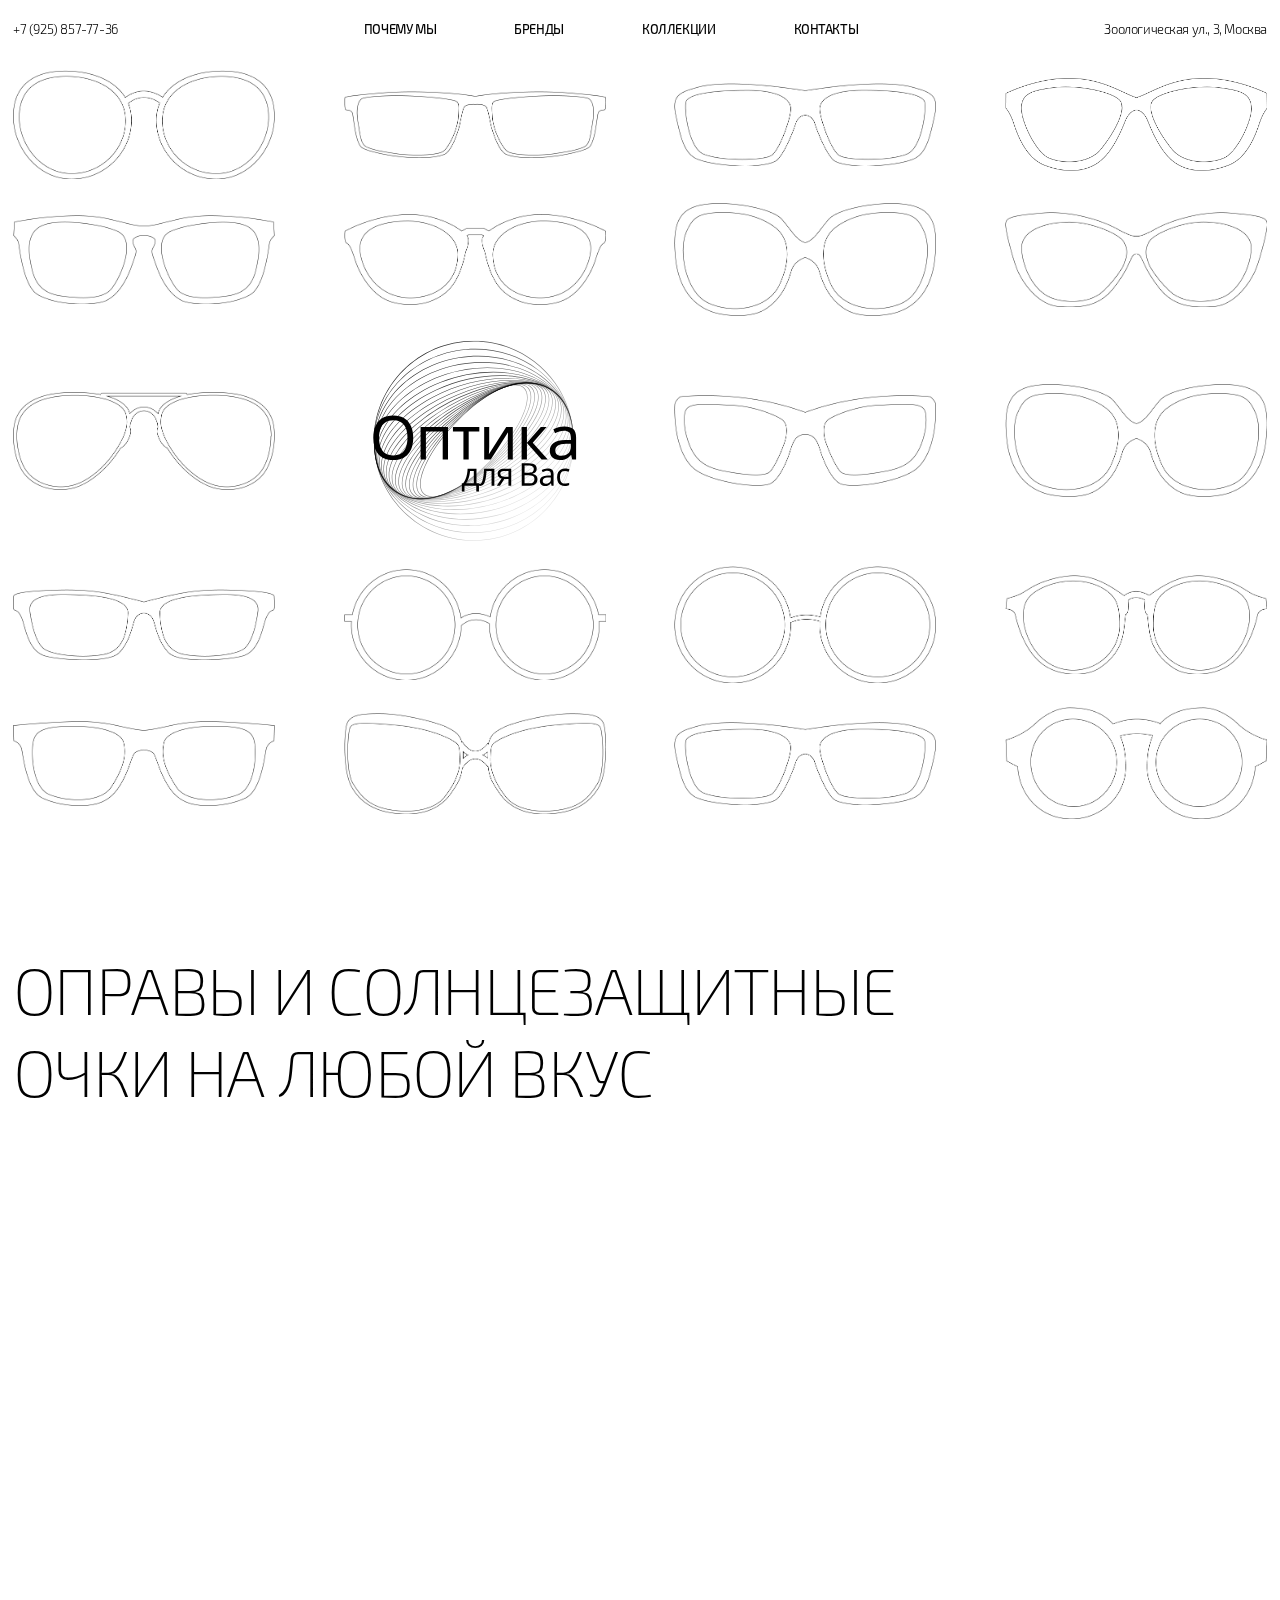
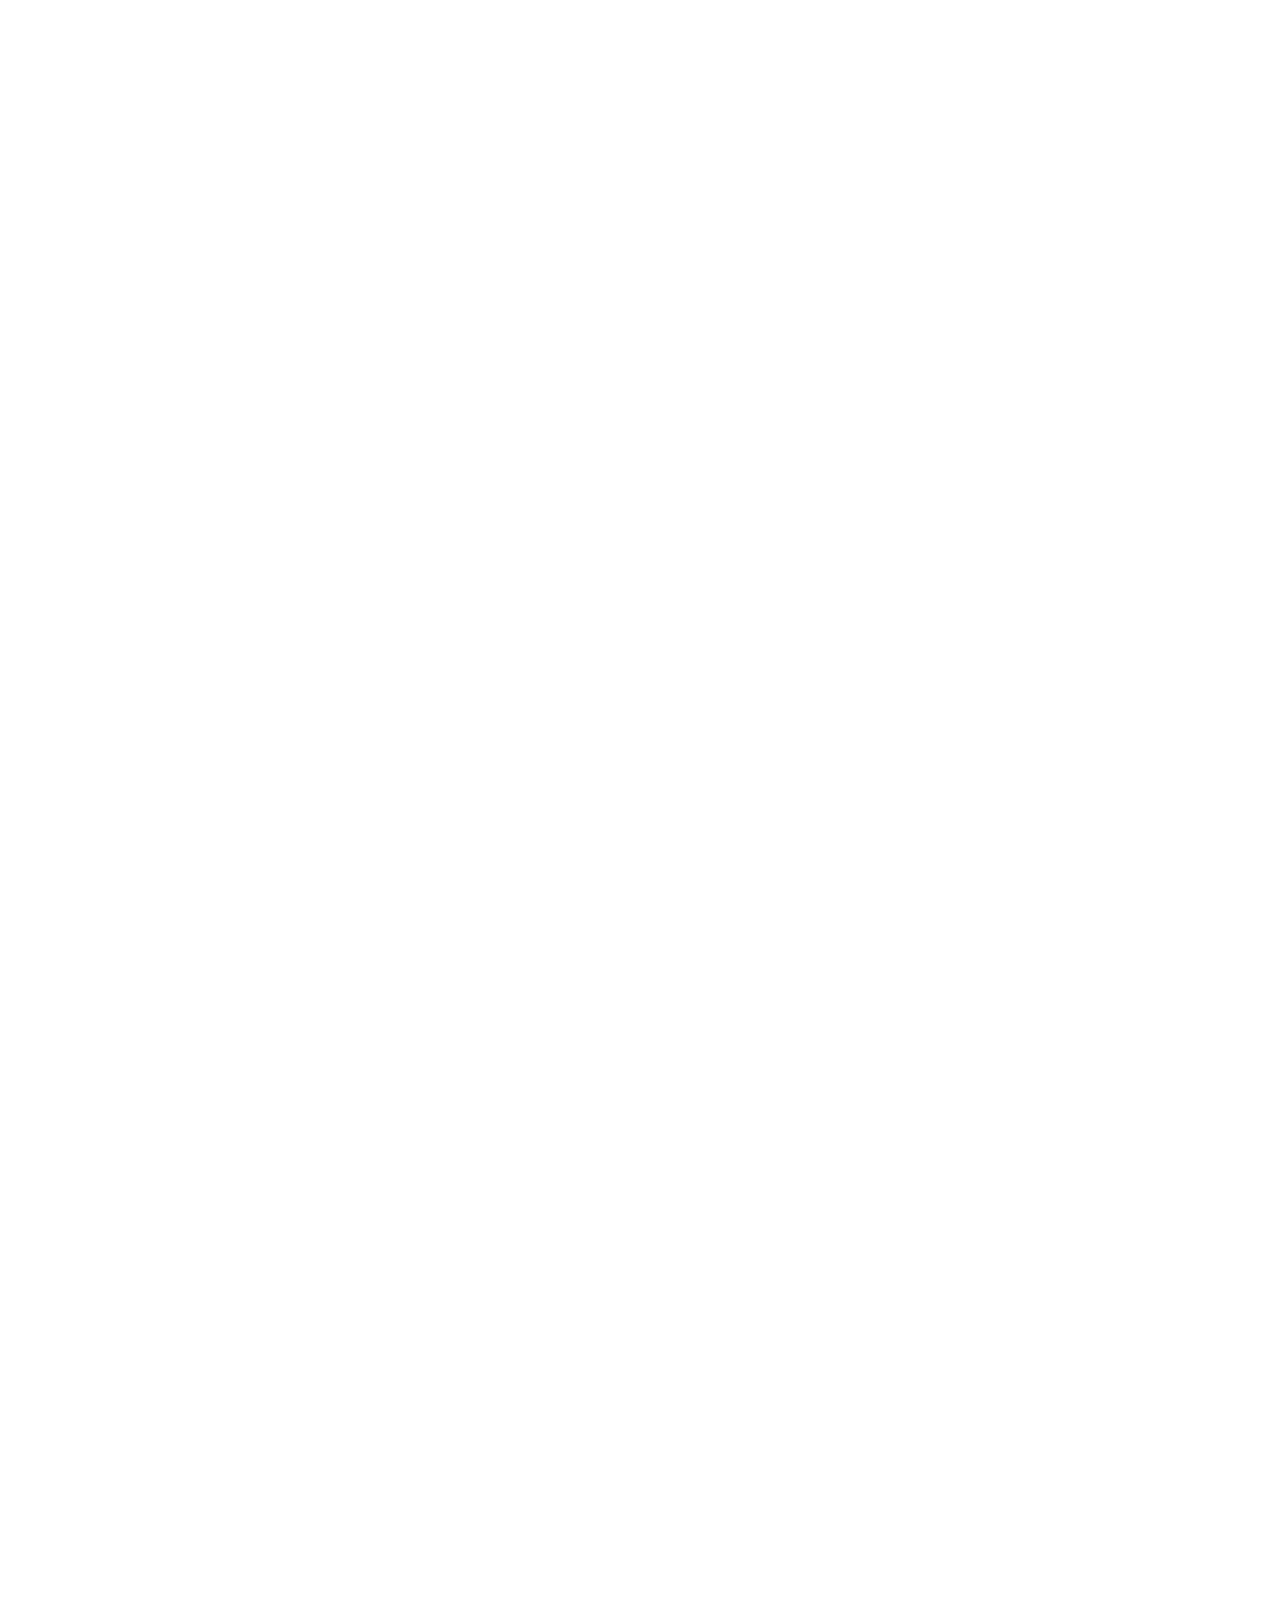
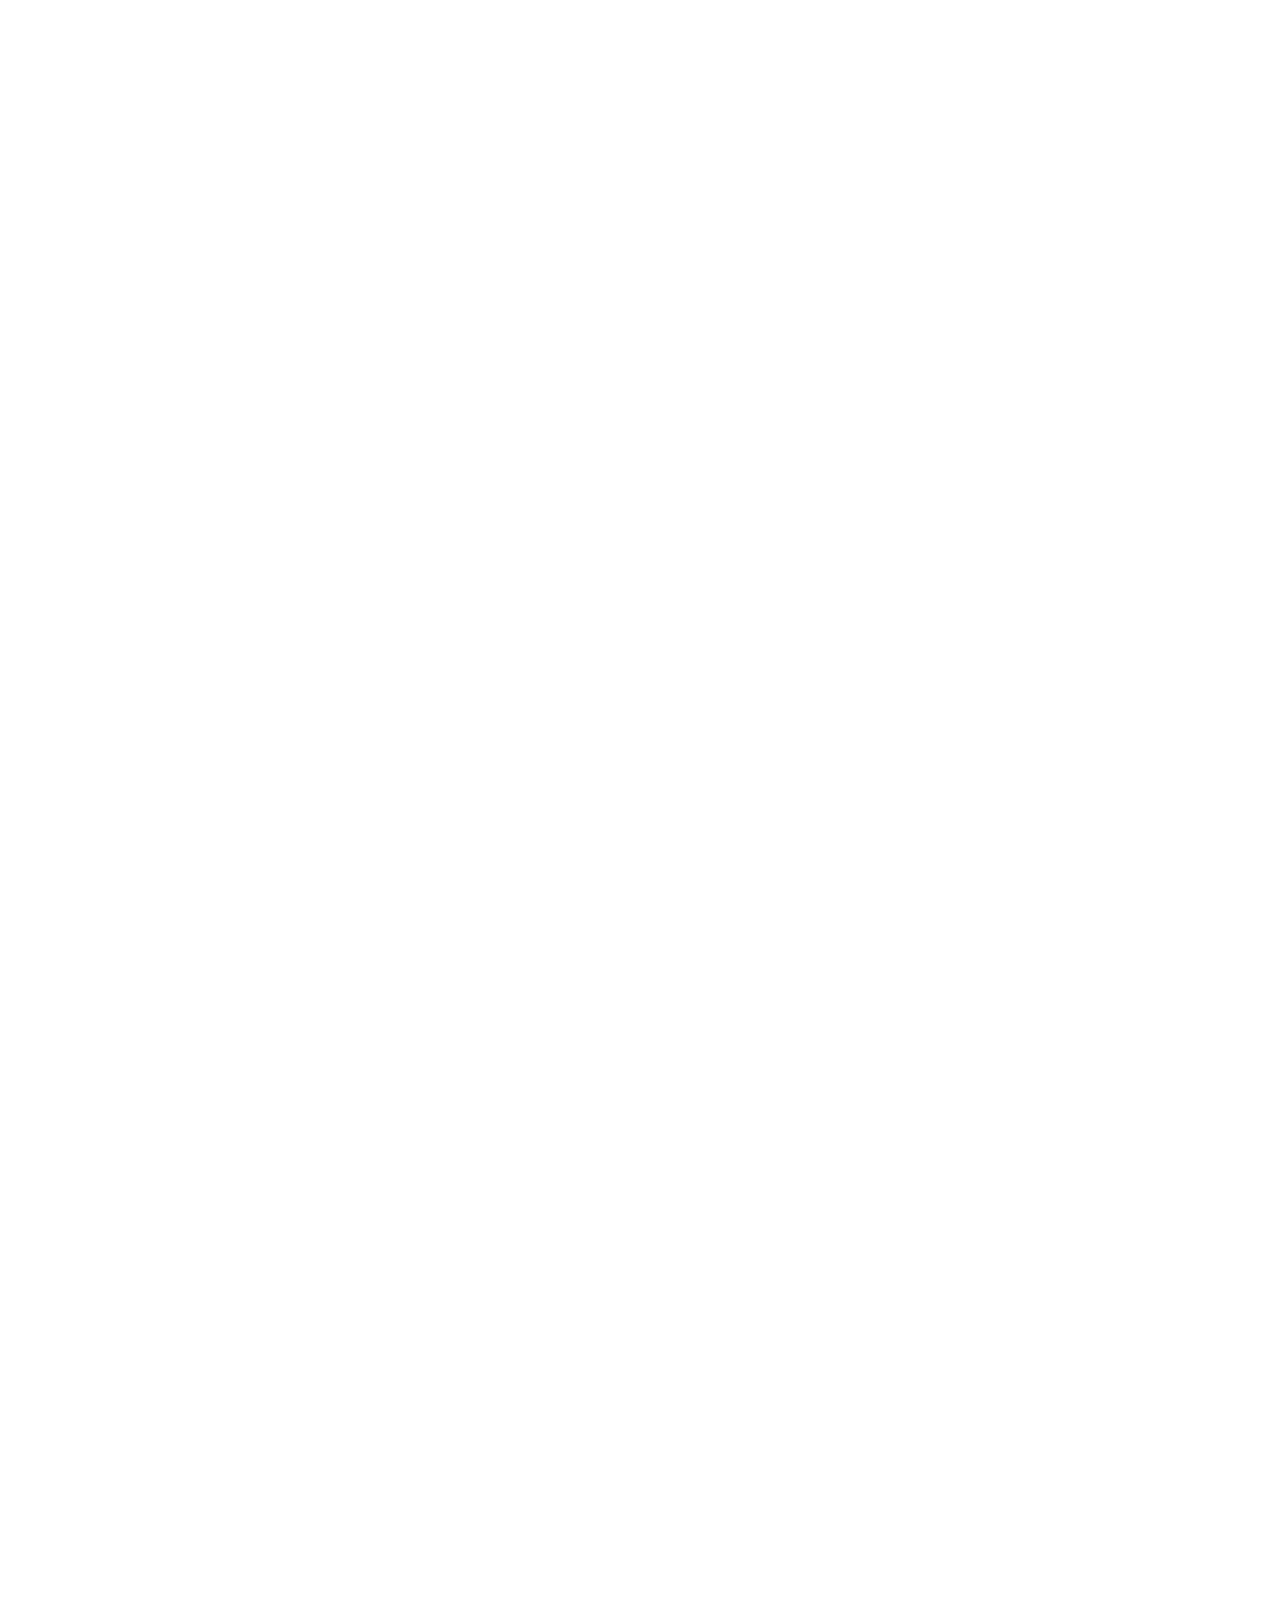
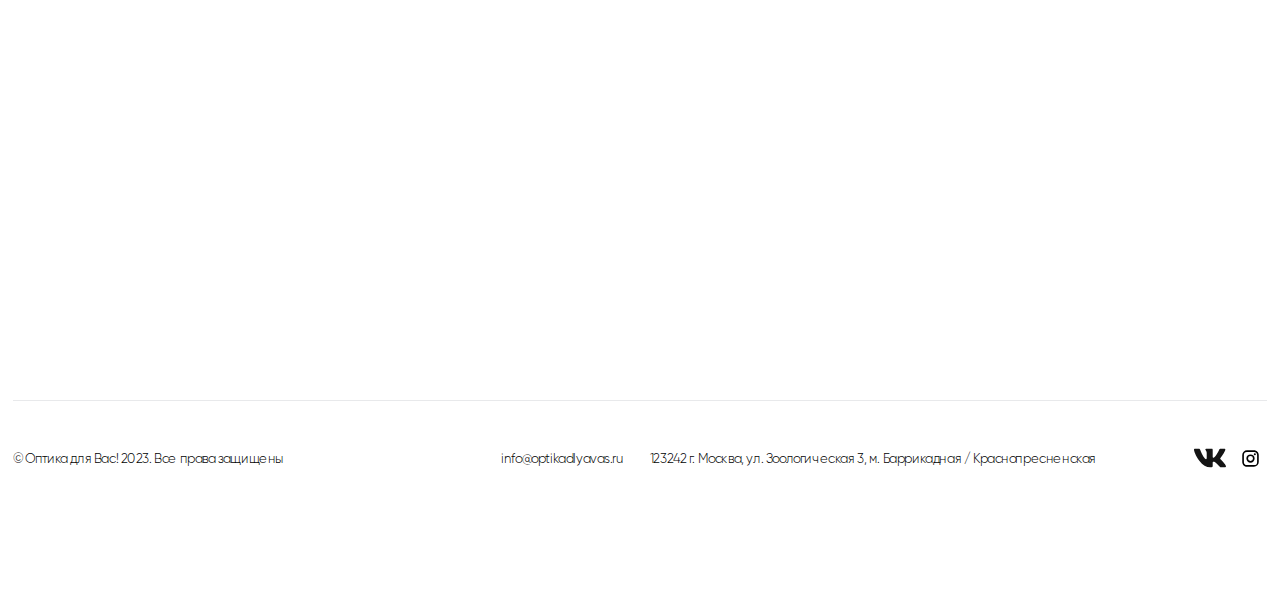
==== commit bde77431: "fixed bugs" ====
--- a/index.html
+++ b/index.html
@@ -62,63 +62,63 @@
                         <div class="glass-card  _animate">
     <div class="glass-card__images">
         <img class="_view1" src="img/glasses.webp" alt="">
-        <img class="_view2" src="img/glasses-colorful.webp" alt="">
+        <img class="_view2" src="img/product.webp" alt="">
     </div>
 </div>
 
                         <div class="glass-card _hide-tablet _animate">
     <div class="glass-card__images">
         <img class="_view1" src="img/glasses2.webp" alt="">
-        <img class="_view2" src="img/glasses-colorful.webp" alt="">
+        <img class="_view2" src="img/product2.webp" alt="">
     </div>
 </div>
 
                         <div class="glass-card _mob-hide _animate">
     <div class="glass-card__images">
         <img class="_view1" src="img/glasses3.webp" alt="">
-        <img class="_view2" src="img/glasses-colorful.webp" alt="">
+        <img class="_view2" src="img/product3.webp" alt="">
     </div>
 </div>
 
                         <div class="glass-card _hide-tablet _animate">
     <div class="glass-card__images">
         <img class="_view1" src="img/glasses4.webp" alt="">
-        <img class="_view2" src="img/glasses-colorful.webp" alt="">
+        <img class="_view2" src="img/product4.webp" alt="">
     </div>
 </div>
 
                         <div class="glass-card  _animate">
     <div class="glass-card__images">
         <img class="_view1" src="img/glasses5.webp" alt="">
-        <img class="_view2" src="img/glasses-colorful.webp" alt="">
+        <img class="_view2" src="img/product5.webp" alt="">
     </div>
 </div>
 
                         <div class="glass-card _hide-tablet _animate">
     <div class="glass-card__images">
         <img class="_view1" src="img/glasses6.webp" alt="">
-        <img class="_view2" src="img/glasses-colorful.webp" alt="">
+        <img class="_view2" src="img/product6.webp" alt="">
     </div>
 </div>
 
                         <div class="glass-card _hide-tablet _animate">
     <div class="glass-card__images">
         <img class="_view1" src="img/glasses7.webp" alt="">
-        <img class="_view2" src="img/glasses-colorful.webp" alt="">
+        <img class="_view2" src="img/product7.webp" alt="">
     </div>
 </div>
 
                         <div class="glass-card _hide-tablet _animate">
     <div class="glass-card__images">
         <img class="_view1" src="img/glasses8.webp" alt="">
-        <img class="_view2" src="img/glasses-colorful2.webp" alt="">
+        <img class="_view2" src="img/product8.webp" alt="">
     </div>
 </div>
 
                         <div class="glass-card _mob-hide _animate">
     <div class="glass-card__images">
         <img class="_view1" src="img/glasses9.webp" alt="">
-        <img class="_view2" src="img/glasses-colorful.webp" alt="">
+        <img class="_view2" src="img/product9.webp" alt="">
     </div>
 </div>
 
@@ -128,70 +128,70 @@
                         <div class="glass-card _mob-hide _animate">
     <div class="glass-card__images">
         <img class="_view1" src="img/glasses10.webp" alt="">
-        <img class="_view2" src="img/glasses-colorful.webp" alt="">
+        <img class="_view2" src="img/product10.webp" alt="">
     </div>
 </div>
 
                         <div class="glass-card _mob-hide _animate">
     <div class="glass-card__images">
         <img class="_view1" src="img/glasses11.webp" alt="">
-        <img class="_view2" src="img/glasses-colorful.webp" alt="">
+        <img class="_view2" src="img/product11.webp" alt="">
     </div>
 </div>
 
                         <div class="glass-card  _animate">
     <div class="glass-card__images">
         <img class="_view1" src="img/glasses12.webp" alt="">
-        <img class="_view2" src="img/glasses-colorful.webp" alt="">
+        <img class="_view2" src="img/product12.webp" alt="">
     </div>
 </div>
 
                         <div class="glass-card _hide-tablet _animate">
     <div class="glass-card__images">
         <img class="_view1" src="img/glasses13.webp" alt="">
-        <img class="_view2" src="img/glasses-colorful4.webp" alt="">
+        <img class="_view2" src="img/product13.webp" alt="">
     </div>
 </div>
 
                         <div class="glass-card _hide-tablet _animate">
     <div class="glass-card__images">
         <img class="_view1" src="img/glasses14.webp" alt="">
-        <img class="_view2" src="img/glasses-colorful.webp" alt="">
+        <img class="_view2" src="img/product14.webp" alt="">
     </div>
 </div>
 
                         <div class="glass-card _hide-tablet _animate">
     <div class="glass-card__images">
         <img class="_view1" src="img/glasses15.webp" alt="">
-        <img class="_view2" src="img/glasses-colorful.webp" alt="">
+        <img class="_view2" src="img/product15.webp" alt="">
     </div>
 </div>
 
                         <div class="glass-card  _animate">
     <div class="glass-card__images">
         <img class="_view1" src="img/glasses16.webp" alt="">
-        <img class="_view2" src="img/glasses-colorful.webp" alt="">
+        <img class="_view2" src="img/product16.webp" alt="">
     </div>
 </div>
 
                         <div class="glass-card _hide-tablet _animate">
     <div class="glass-card__images">
         <img class="_view1" src="img/glasses17.webp" alt="">
-        <img class="_view2" src="img/glasses-colorful.webp" alt="">
+        <img class="_view2" src="img/product17.webp" alt="">
     </div>
 </div>
 
                         <div class="glass-card _hide-tablet _animate">
     <div class="glass-card__images">
         <img class="_view1" src="img/glasses18.webp" alt="">
-        <img class="_view2" src="img/glasses-colorful.webp" alt="">
+        <img class="_view2" src="img/product18.webp" alt="">
     </div>
 </div>
 
                         <div class="glass-card _hide-tablet _animate">
     <div class="glass-card__images">
         <img class="_view1" src="img/glasses19.webp" alt="">
-        <img class="_view2" src="img/glasses-colorful.webp" alt="">
+        <img class="_view2" src="img/product19.webp" alt="">
     </div>
 </div>
 
--- a/css/style.min.css
+++ b/css/style.min.css
@@ -1,2 +1,2 @@
-@font-face{font-family:Gilroy;src:url(../fonts/Gilroy-Light.ttf) format("ttf"),url(../fonts/Gilroy-Light.woff2) format("woff2"),url(../fonts/Gilroy-Light.woff) format("woff"),url(../fonts/Gilroy-Light.eot) format("eot");font-weight:300;font-style:normal;font-display:swap}@font-face{font-family:Gilroy;src:url(../fonts/Gilroy-Regular.ttf) format("ttf"),url(../fonts/Gilroy-Regular.woff2) format("woff2"),url(../fonts/Gilroy-Regular.woff) format("woff"),url(../fonts/Gilroy-Regular.eot) format("eot");font-weight:400;font-style:normal;font-display:swap}@font-face{font-family:Exo2;src:url(../fonts/Exo2-ExtraLight.ttf) format("ttf"),url(../fonts/Exo2-ExtraLight.woff2) format("woff2"),url(../fonts/Exo2-ExtraLight.woff) format("woff"),url(../fonts/Exo2-ExtraLight.eot) format("eot");font-weight:200;font-style:normal;font-display:swap}@font-face{font-family:Exo2;src:url(../fonts/Exo2-Light.ttf) format("ttf"),url(../fonts/Exo2-Light.woff2) format("woff2"),url(../fonts/Exo2-Light.woff) format("woff"),url(../fonts/Exo2-Light.eot) format("eot");font-weight:300;font-style:normal;font-display:swap}@font-face{font-family:Exo2;src:url(../fonts/Exo2-Regular.ttf) format("ttf"),url(../fonts/Exo2-Regular.woff2) format("woff2"),url(../fonts/Exo2-Regular.woff) format("woff"),url(../fonts/Exo2-Regular.eot) format("eot");font-weight:400;font-style:normal;font-display:swap}@font-face{font-family:Exo2;src:url(../fonts/Exo2-Medium.ttf) format("ttf"),url(../fonts/Exo2-Medium.woff2) format("woff2"),url(../fonts/Exo2-Medium.woff) format("woff"),url(../fonts/Exo2-Medium.eot) format("eot");font-weight:500;font-style:normal;font-display:swap}*,::after,::before{margin:0;padding:0;-webkit-box-sizing:border-box;box-sizing:border-box;-webkit-font-smoothing:antialiased!important;-webkit-tap-highlight-color:transparent;outline:0!important}h1,h2,h3,h4,h5,h6{font-weight:400;font-size:1em}a,body,div,form,h1,h2,h3,h4,h5,li,p,ul{margin:0;padding:0;border:0;text-decoration:none;line-height:1}button,input,textarea{outline:0!important;-webkit-transition:.125s;-o-transition:.125s;transition:.125s;font-family:inherit}input:active,input[type=checkbox]:focus,input[type=file]:focus,input[type=radio]:focus,input[type=text]:focus{outline:0!important}::-webkit-input-placeholder{color:#222}::-moz-placeholder{color:#222}:-moz-placeholder{color:#222}:-ms-input-placeholder{color:#222}input::-webkit-inner-spin-button,input::-webkit-outer-spin-button{-webkit-appearance:none;margin:0}input[type=number]{-moz-appearance:textfield}svg{-ms-flex-negative:0;flex-shrink:0}path,svg{-webkit-transition:.125s;-o-transition:.125s;transition:.125s}a{color:inherit;text-decoration:none;-webkit-transition:125ms;-o-transition:125ms;transition:125ms}a:focus,a:hover{text-decoration:none!important}li,ul{margin:0;padding:0;list-style:none}i{line-height:100%}fieldset{min-width:0;padding:0;margin:0;border:0}button{cursor:pointer;border:none;outline:0;-webkit-box-sizing:border-box;box-sizing:border-box;-webkit-transition:125ms;-o-transition:125ms;transition:125ms;background-color:inherit;font-size:1em}.swiper-button-next,.swiper-button-prev{z-index:2}.swiper-button-next::after,.swiper-button-prev::after{display:none}html{height:100%;scroll-behavior:smooth;width:100%;font-size:min(100vw,1572px)}.wrapper{min-height:100vh;display:-webkit-box;display:-ms-flexbox;display:flex;-webkit-box-orient:vertical;-webkit-box-direction:normal;-ms-flex-direction:column;flex-direction:column;-ms-flex-negative:0;flex-shrink:0}.content{-webkit-box-flex:1;-ms-flex-positive:1;flex-grow:1;display:-webkit-box;display:-ms-flexbox;display:flex;-webkit-box-orient:vertical;-webkit-box-direction:normal;-ms-flex-direction:column;flex-direction:column}.page{width:calc(100vw - (100vw - 100%));overflow-x:hidden;font-family:Gilroy,sans-serif;font-weight:400;color:#000;font-size:1.01781%;padding-top:4.5em}.page.fixed-body{overflow-y:hidden}.container{max-width:1572px;width:100%;margin:0 auto;padding:0 1em}a:hover{color:#0075ff}@media screen and (max-width:992px){.page{font-size:2.2%;padding-top:3.75em}.container{padding:0 1.25em}}@media screen and (max-width:576px){.page{font-size:4.27%}}.display1,.display2,.display3,.display4,.display5,.display6{font-family:Exo2,sans-serif;font-weight:200;line-height:125%}.display1{font-size:7.5em;letter-spacing:-.017em}.display2{font-size:5em;letter-spacing:-.025em}.display3{font-size:4em;letter-spacing:-.03125em}.display4{font-weight:300;font-size:2em}.display5{font-weight:500;font-size:1.625em}.display6{font-weight:500;font-size:1.25em}.display16{font-family:Exo2,sans-serif;font-size:1em;line-height:150%;font-weight:300;letter-spacing:-.03125em}@media screen and (max-width:992px){.display2,.display3{font-size:2em}}.m-btn{display:-webkit-box;display:-ms-flexbox;display:flex;-webkit-box-align:center;-ms-flex-align:center;align-items:center;-webkit-box-pack:center;-ms-flex-pack:center;justify-content:center;-webkit-transition:.225s ease-out;-o-transition:.225s ease-out;transition:.225s ease-out;padding:0;font-size:1em}.m-btn:focus{-webkit-box-shadow:none;box-shadow:none}.m-btn-outline{border:1px solid #000;color:#000;font-family:Exo2,sans-serif}.m-btn-outline:hover{background-color:#000;color:#fff}.fg{position:relative;margin:0}.fg input,.fg textarea{height:3.89em;font-size:1.125em;line-height:120%;border:none;border-bottom:1px solid rgba(0,0,0,.1);padding:0;width:100%;background-color:transparent;color:#000}.fg input::-webkit-input-placeholder,.fg textarea::-webkit-input-placeholder{color:#000}.fg input::-moz-placeholder,.fg textarea::-moz-placeholder{color:#000}.fg input:-ms-input-placeholder,.fg textarea:-ms-input-placeholder{color:#000}.fg input::-ms-input-placeholder,.fg textarea::-ms-input-placeholder{color:#000}.fg input::placeholder,.fg textarea::placeholder{color:#000}.fg input.input-active+label,.fg input:focus+label,.fg textarea.input-active+label,.fg textarea:focus+label{font-size:.75em;line-height:167%;top:-.42em}.fg textarea{height:10em;resize:none;padding-top:1.22em;padding-bottom:1.22em}.fg label{position:absolute;left:0;top:1.22em;-webkit-transition:.3s;-o-transition:.3s;transition:.3s;font-size:1.125em;line-height:144%;width:100%;color:rgba(0,0,0,.5);pointer-events:none}.fg label span{color:#000}.fg__error,.fg__hint{position:absolute;font-size:.75em;line-height:167%;top:-.42em;right:0;pointer-events:none}.fg__error{color:#fe6645;opacity:0;-webkit-transition:.3s;-o-transition:.3s;transition:.3s}.fg__hint{color:#0075ff}.fg._error .fg__hint{opacity:0}.fg._error .fg__error{opacity:1}.fg._error input,.fg._error textarea{border-color:#fe6645}.fg._error label{color:#fe6645}.fg._error label span{color:inherit}.m-check{position:relative}.m-check input{position:absolute;opacity:0;width:100%;height:100%;left:0;top:0;z-index:2;cursor:pointer}.m-check input:checked+label::before{border-color:#000;background-color:#000;background-image:url(../img/check.svg)}.m-check label{padding-left:1.75em;position:relative;min-height:1.5em;font-size:1em;line-height:150%;cursor:pointer;display:block}.m-check label:before{content:'';position:absolute;z-index:1;border:1px solid #a9aeb2;border-radius:.25em;background-size:1.125em;background-position:center;background-repeat:no-repeat;width:1.25em;height:1.25em;left:0;top:0;-webkit-transition:.1s;-o-transition:.1s;transition:.1s}.m-check a{position:relative;z-index:2;text-decoration:underline;white-space:nowrap}._animate{opacity:0;-webkit-transition:1.6s;-o-transition:1.6s;transition:1.6s;-webkit-transform:translateY(5em);-ms-transform:translateY(5em);transform:translateY(5em)}._animate._animated{opacity:1;-webkit-transform:translateY(0);-ms-transform:translateY(0);transform:translateY(0)}.breadcrumbs{margin-top:60px}.breadcrumbs__item{font-size:16px;line-height:110%;position:relative;font-weight:400;display:inline}.breadcrumbs__item:last-child{font-weight:600}.breadcrumbs__item:not(:first-child){margin-left:24px}.breadcrumbs__item:not(:first-child):before{content:'';position:absolute;z-index:1;width:3.51px;height:3.51px;background-color:#0075ff;border-radius:1px;-webkit-transform:rotate(-45deg);-ms-transform:rotate(-45deg);transform:rotate(-45deg);top:7px;right:100%;margin-right:10px}.modal{position:fixed;left:0;top:0;width:100%;height:100vh;overflow-y:auto;display:-webkit-box;display:-ms-flexbox;display:flex;-webkit-box-align:center;-ms-flex-align:center;align-items:center;-webkit-box-pack:center;-ms-flex-pack:center;justify-content:center;z-index:80;opacity:0;pointer-events:none}.modal__bg{background:rgba(0,0,0,.66);position:fixed;width:100%;height:100vh;top:0;left:0;display:none;z-index:2}.modal--active{opacity:1;pointer-events:unset}.modal--active .modal__bg{display:block}.modal__dialog{background:#fafafa;border-radius:1.5em;width:79.25em;max-width:calc(100% - 1.25em);overflow-y:auto;max-height:100vh;padding:4em;position:relative;z-index:3}.modal__close{position:absolute;right:1.5em;top:1.5em;width:2em}.modal__close img{width:100%}.modal__title{font-weight:200;font-family:Exo2,sans-serif;font-size:2.5em;line-height:150%;letter-spacing:-.05em}.modal__title span{font-weight:400}.modal__form{margin-top:3em}.modal__form-grid{display:grid;grid-template-columns:1fr 1fr;gap:3em 1.87em}.modal__form ._full{grid-column:1/-1}.modal__nav{display:-webkit-box;display:-ms-flexbox;display:flex;-webkit-box-pack:center;-ms-flex-pack:center;justify-content:center;margin-top:2.5em}.modal__hint{margin-top:2em;font-weight:300;font-size:1.25em;line-height:150%;letter-spacing:-.04em}.thank-modal .modal__dialog{width:38em}.thank-modal .contacts-thanks{width:100%;max-width:100%;margin:0}@media screen and (max-width:992px){.fg textarea{height:13.33em}.modal__dialog{border-radius:0;height:100vh;max-width:100%;width:100%;padding:3em 1em}.modal__close{top:1em;right:1em}.modal__title{font-size:1.5em}.modal__title span{display:block}}@media screen and (max-width:576px){.modal__form-grid{grid-template-columns:100%;gap:1.5em}.modal__hint{font-size:1em}}.header{padding:1.5em 0;z-index:20;top:0;width:100%;position:fixed;-webkit-transition:.3s;-o-transition:.3s;transition:.3s}.header._fix{background:rgba(255,255,255,.9);-webkit-box-shadow:0 .25em 1em rgba(0,51,153,.04),0 .125em .125em rgba(0,51,153,.08);box-shadow:0 .25em 1em rgba(0,51,153,.04),0 .125em .125em rgba(0,51,153,.08);-webkit-backdrop-filter:blur(3.125em);backdrop-filter:blur(3.125em)}.header__inner{display:-webkit-box;display:-ms-flexbox;display:flex;-webkit-box-align:center;-ms-flex-align:center;align-items:center;-webkit-box-pack:justify;-ms-flex-pack:justify;justify-content:space-between}.header__info{display:none}.nav{display:-webkit-box;display:-ms-flexbox;display:flex;-webkit-box-align:center;-ms-flex-align:center;align-items:center}.nav__link{font-weight:500;text-transform:uppercase}.nav__link:not(:last-child){margin-right:6em}.burger{display:none}.header2{padding:1.5em 0;margin-top:-4.5em}.header2__logo{width:12.75em;display:block}.header2__logo img{width:100%}@media screen and (max-width:992px){.header{padding:1em 0}.header__address{display:none}.header__mob{position:absolute;top:3.75em;left:0;width:100%;height:calc(100vh - 3.75em);background-color:#fff;padding:1.875em 1.25em 3.5em;display:-webkit-box;display:-ms-flexbox;display:flex;-webkit-box-orient:vertical;-webkit-box-direction:normal;-ms-flex-direction:column;flex-direction:column;opacity:0;pointer-events:none;-webkit-transition:.3s;-o-transition:.3s;transition:.3s;overflow-y:auto;overflow-x:hidden}.header__info{display:block;margin-top:auto;padding-top:2em}.header__info .footer__socials{margin-top:2em}.header._open .header__mob{opacity:1;pointer-events:unset}.header._open .burger{background-image:url(../img/burger2.svg)}.nav{-webkit-box-orient:vertical;-webkit-box-direction:normal;-ms-flex-direction:column;flex-direction:column}.nav__link{font-weight:500;font-size:1.5em;margin:0 auto 2em 0!important}.burger{display:-webkit-box;display:-ms-flexbox;display:flex;width:2em;height:2em;background-image:url(../img/burger.svg);background-size:100% auto;background-repeat:no-repeat;background-position:center}.header2{margin-top:-3.75em;padding:.5em 0}.header2__logo{width:8em}}.footer__inner{padding:3.125em 0 9.25em;border-top:1px solid rgba(226,227,230,.8);display:-webkit-box;display:-ms-flexbox;display:flex;-webkit-box-align:center;-ms-flex-align:center;align-items:center;-webkit-box-pack:end;-ms-flex-pack:end;justify-content:flex-end}.footer__address,.footer__c,.footer__mail{font-size:1em;line-height:150%;font-weight:300;letter-spacing:-.03125em}.footer__c{margin-right:auto}.footer__info{margin-right:7.5em;display:-webkit-box;display:-ms-flexbox;display:flex;-webkit-box-align:center;-ms-flex-align:center;align-items:center}.footer__address{margin-left:2em}.footer__socials{display:-webkit-box;display:-ms-flexbox;display:flex;-webkit-box-align:center;-ms-flex-align:center;align-items:center}.footer__socials-item{width:2.5em}.footer__socials-item:not(:last-child){margin-right:.625em}.footer__socials-item img{max-width:100%;-webkit-transition:.3s;-o-transition:.3s;transition:.3s}.footer__socials-item:hover{-webkit-transform:translateY(-.45em);-ms-transform:translateY(-.45em);transform:translateY(-.45em)}@media screen and (max-width:992px){.footer__inner{border:none;padding:0 0 3.125em;display:grid;grid-template-columns:100%;gap:2em}.footer__info{margin-right:0;display:block}.footer__address{margin:1em 0 0}}.glasses{padding:.875em 0 5em}.glasses__grid{display:grid;grid-template-columns:repeat(4,calc(25% - 18.75em / 4));gap:1.875em 6.25em}.glass-card{display:-webkit-box;display:-ms-flexbox;display:flex;-webkit-box-align:center;-ms-flex-align:center;align-items:center;-webkit-box-pack:center;-ms-flex-pack:center;justify-content:center}.glass-card__images{display:-webkit-box;display:-ms-flexbox;display:flex;-webkit-box-align:center;-ms-flex-align:center;align-items:center;-webkit-box-pack:center;-ms-flex-pack:center;justify-content:center;width:100%;position:relative}.glass-card img{max-width:100%;max-height:100%;-webkit-transition:.3s;-o-transition:.3s;transition:.3s}.glass-card ._view2{opacity:0;position:absolute;top:50%;left:50%;-webkit-transform:translate(-50%,-50%);-ms-transform:translate(-50%,-50%);transform:translate(-50%,-50%)}.glass-card:hover ._view1{opacity:0}.glass-card:hover ._view2{opacity:1}.catalog{padding:5em 0 1.875em}.catalog__top{max-width:68.75em}.catalog__grid{margin-top:2em;display:-webkit-box;display:-ms-flexbox;display:flex;-ms-flex-wrap:wrap;flex-wrap:wrap;width:calc(100% + 1.875em)}.catalog__nav{background:#fafafa;border-radius:1.5em;padding:1.875em;margin-top:1.25em;display:-webkit-box;display:-ms-flexbox;display:flex;-webkit-box-align:center;-ms-flex-align:center;align-items:center;-webkit-box-pack:center;-ms-flex-pack:center;justify-content:center}.catalog__btn{height:3.125em;padding:0 1.875em;font-weight:500;font-family:Exo2,sans-serif;text-transform:uppercase}.catalog__btn span{font-size:1.125em;letter-spacing:.055em}.catalog-card{padding:3em 2em 2em;background:#fafafa;border-radius:1.5em;margin:1.875em 1.875em 0 0;width:calc(50% - 1.875em);position:relative}@media screen and (min-width:993px){.catalog-card._big{width:calc(66% - 1.875em)}.catalog-card._small{width:calc(34% - 1.875em)}.catalog-card._small .catalog-card__detail ._view1{display:none}.catalog-card._small .catalog-card__detail ._view2{display:unset}}.catalog-card._open .catalog-card__info{opacity:1;pointer-events:unset}.catalog-card._open .swiper-pagination{opacity:0}.catalog-card__brand{display:-webkit-box;display:-ms-flexbox;display:flex;-webkit-box-align:center;-ms-flex-align:center;align-items:center;-webkit-box-pack:justify;-ms-flex-pack:justify;justify-content:space-between}.catalog-card__brand-img{height:3em;background:#fafafa}.catalog-card__brand-img img{max-height:100%;max-width:100%;mix-blend-mode:multiply}.catalog-card__brand-title{text-transform:uppercase;text-align:right;max-width:11.875em}.catalog-card__brand-title a:hover{color:#676f7b}.catalog-card__media{height:37em;width:calc(100% + 4em);margin-left:-2em;padding:2em 0;position:relative}.catalog-card__media-nav{position:absolute;bottom:0;left:0;width:100%;display:-webkit-box;display:-ms-flexbox;display:flex;-webkit-box-align:center;-ms-flex-align:center;align-items:center;-webkit-box-pack:center;-ms-flex-pack:center;justify-content:center}.catalog-card .swiper-container{overflow:hidden;width:100%;height:100%}.catalog-card .swiper-slide,.catalog-card .swiper-wrapper{height:100%}.catalog-card .swiper-button{position:static;margin:0 .25em;width:1.5em;height:auto;-webkit-transition:.3s;-o-transition:.3s;transition:.3s;opacity:.5}.catalog-card .swiper-button img{width:100%}.catalog-card .swiper-button:hover{-webkit-transform:scale(1.5);-ms-transform:scale(1.5);transform:scale(1.5);opacity:1}.catalog-card .swiper-pagination{display:none}.catalog-card__img{display:-webkit-box;display:-ms-flexbox;display:flex;-webkit-box-align:center;-ms-flex-align:center;align-items:center;-webkit-box-pack:center;-ms-flex-pack:center;justify-content:center;background:#fafafa;height:100%;width:100%}.catalog-card__img img{display:block;max-width:100%;max-height:100%;mix-blend-mode:multiply}.catalog-card__bottom{display:-webkit-box;display:-ms-flexbox;display:flex;-webkit-box-align:center;-ms-flex-align:center;align-items:center;-webkit-box-pack:justify;-ms-flex-pack:justify;justify-content:space-between;margin-top:5em}.catalog-card__price{font-weight:500;font-family:Exo2,sans-serif;font-size:1.375em;letter-spacing:.045em}.catalog-card__buttons{display:-webkit-box;display:-ms-flexbox;display:flex;-webkit-box-align:center;-ms-flex-align:center;align-items:center}.catalog-card__btn{padding:0 1.875em;height:3.125em;text-transform:uppercase;font-family:Exo2,sans-serif;font-weight:500;margin-left:1.25em}.catalog-card__btn span{font-size:1.375em;letter-spacing:.045em}.catalog-card__detail{font-weight:300;color:#000}.catalog-card__detail span{font-size:1.125em}.catalog-card__detail ._view2{display:none}.catalog-card__detail:hover{color:#676f7b}.catalog-card__info{-webkit-transition:.3s;-o-transition:.3s;transition:.3s;opacity:0;pointer-events:none;position:absolute;top:0;left:0;width:100%;height:100%;background-color:inherit;z-index:2;display:-webkit-box;display:-ms-flexbox;display:flex;-webkit-box-orient:vertical;-webkit-box-direction:normal;-ms-flex-direction:column;flex-direction:column;-webkit-box-align:center;-ms-flex-align:center;align-items:center;-webkit-box-pack:justify;-ms-flex-pack:justify;justify-content:space-between;padding:3em}.catalog-card__info .catalog-card__brand-img{-ms-flex-negative:0;flex-shrink:0}.catalog-card__info .catalog-card__brand-title{max-width:100%;width:100%;text-align:left}.catalog-card__info .catalog-card__brand-title br{display:none}.catalog-card__info-wrap{max-height:calc(100% - 6em);padding:2em 0;width:100%;position:relative;overflow:hidden}.catalog-card__info-wrap:after,.catalog-card__info-wrap:before{content:'';position:absolute;left:50%;-webkit-transform:translateX(-50%);-ms-transform:translateX(-50%);transform:translateX(-50%);height:1px;width:100%;max-width:21.875em;background:#2a3640;opacity:.33}.catalog-card__info-wrap:before{top:0}.catalog-card__info-wrap:after{bottom:0}.catalog-card__info-nav{margin-top:1.5em;display:-webkit-box;display:-ms-flexbox;display:flex;-webkit-box-pack:center;-ms-flex-pack:center;justify-content:center}.catalog-card__info-nav .catalog-card__btn{margin:0;height:3.75em;width:15.625em;max-width:100%;padding:0}.catalog-card__info-close{position:absolute;top:3em;right:2em;width:1.5em;height:1.5em}.catalog-card__info-close:hover{-webkit-transform:scale(1.3);-ms-transform:scale(1.3);transform:scale(1.3)}.catalog-card__info-close img{width:100%;-webkit-transition:.3s;-o-transition:.3s;transition:.3s}.catalog-card__text{text-align:center;display:grid;grid-template-columns:100%;gap:1.5em;padding:0 2em}.catalog-card__text p{font-size:.9375em;line-height:160%;letter-spacing:-.053em}.brands{padding:1.875em 0 3em}.brands__grid{display:grid;grid-template-columns:repeat(8,calc(12.5% - ((.9375em * 7)/ 8)));gap:.9375em}.brand-card{background:#fafafa;border-radius:1.5em}.brand-card__img{padding-bottom:100%;position:relative;background-color:inherit;border-radius:inherit}.brand-card__img img{mix-blend-mode:multiply;position:absolute;top:50%;left:50%;-webkit-transform:translate(-50%,-50%);-ms-transform:translate(-50%,-50%);transform:translate(-50%,-50%);max-width:calc(100% - 1.875em);max-height:calc(100% - 1.875em)}.why{padding:3em 0 5em}.why__top{display:-webkit-box;display:-ms-flexbox;display:flex;-webkit-box-align:center;-ms-flex-align:center;align-items:center;-webkit-box-pack:justify;-ms-flex-pack:justify;justify-content:space-between}.why__top-left{max-width:39em}.why__top-right{max-width:47.0625em}.why__desc{font-size:1.5em;line-height:150%;font-weight:300;letter-spacing:-.042em}.why__grid{margin-top:6em;display:grid;grid-template-columns:repeat(3,calc(100% / 3 - 2em));gap:3em}.why-card{max-width:23.4375em}.why-card__img{height:9.25em;display:-webkit-box;display:-ms-flexbox;display:flex;-webkit-box-align:end;-ms-flex-align:end;align-items:flex-end}.why-card__img img{max-width:100%;max-height:100%}.why-card__title{margin-top:1.875em}.why-card__title .display4{text-transform:uppercase}.why-card__desc{margin-top:1em;font-weight:300;font-size:1.25em;line-height:150%}.why-card__desc *{letter-spacing:.04em;line-height:inherit}.contacts{padding:5em 0 4em}.contacts__grid{display:grid;grid-template-columns:repeat(2,calc(50% - .9375em));gap:1.5em 1.875em}.contacts .display3{max-width:9em}.contacts__form-grid{margin-top:.625em;display:grid;grid-template-columns:1fr 1fr;gap:1.875em}.contacts__form ._full{grid-column:1/-1}.contacts__check{margin-top:1.875em;max-width:41.75em}.contacts__nav{margin-top:2.5em;display:-webkit-box;display:-ms-flexbox;display:flex}.contacts__btn{padding:0 1.875em;height:3.75em;font-weight:500;text-transform:uppercase}.contacts__btn:hover path{fill:#fff}.contacts__btn span{font-size:1.375em}.contacts__btn svg{width:1.5em;height:auto;margin-left:.5em}.contacts__btn ._view2{display:none}.map{min-height:100%;height:50em;border-radius:1.5em;overflow:hidden}.contacts-thanks{max-width:30em;margin:6.5em auto 0;display:-webkit-box;display:-ms-flexbox;display:flex;-webkit-box-orient:vertical;-webkit-box-direction:normal;-ms-flex-direction:column;flex-direction:column;-webkit-box-align:center;-ms-flex-align:center;align-items:center;text-align:center}.contacts-thanks__desc{margin-top:1.875em}.contacts-thanks__desc p{font-size:1.5em;line-height:125%;letter-spacing:-.0416em}.contacts-thanks__btn{padding:0 1.875em;height:3.75em;margin-top:2.5em;font-weight:500}.contacts-thanks__btn span{font-size:1.375em;letter-spacing:.045em}@media screen and (max-width:992px){.glasses{padding:.625em 0 2em}.glasses__grid{grid-template-columns:repeat(3,calc(33.33% - 1em));gap:1.5em}.glasses ._hide-tablet{display:none}.catalog{padding:2em 0}.catalog__grid{width:calc(100% + 1em)}.catalog__nav{margin-top:1.5em;background-color:transparent;padding:0}.catalog__btn{width:20.625em;padding:0;max-width:100%}.catalog-card{padding:1.5em .75em .75em;width:calc(50% - 1em);margin:1em 1em 0 0}.catalog-card__brand-img{height:1.5em}.catalog-card__media{height:18.75em;padding:2.5em 0;width:calc(100% + 3em);margin-left:-1.5em}.catalog-card__media-nav{display:none}.catalog-card .swiper-pagination{bottom:0;display:-webkit-box;display:-ms-flexbox;display:flex;-webkit-box-pack:center;-ms-flex-pack:center;justify-content:center}.catalog-card .swiper-pagination-bullet{background:#f2f2f2;opacity:1;width:.5em;height:.5em;margin:0 .25em!important;z-index:1}.catalog-card .swiper-pagination-bullet-active{background:#676f7b}.catalog-card__img{-webkit-box-align:end;-ms-flex-align:end;align-items:flex-end}.catalog-card__bottom{-webkit-box-orient:vertical;-webkit-box-direction:normal;-ms-flex-direction:column;flex-direction:column;margin-top:2.75em}.catalog-card__price{font-size:1.5em;line-height:125%}.catalog-card__buttons{margin-top:1.375em;-webkit-box-orient:vertical;-webkit-box-direction:reverse;-ms-flex-direction:column-reverse;flex-direction:column-reverse;-webkit-box-align:center;-ms-flex-align:center;align-items:center}.catalog-card__btn{margin:0}.catalog-card__btn span{font-size:1.125em}.catalog-card__detail span{font-size:.875em}.catalog-card__info{padding:1.5em .75em .75em}.catalog-card__info-close{top:.75em;right:.75em}.catalog-card__info-wrap{padding:1em 0;max-height:calc(100% - 4em)}.catalog-card__info-nav{margin-top:1em}.catalog-card__info-nav .catalog-card__btn{height:3.125em}.catalog-card__text{padding:0;gap:1em}.catalog-card__text p{font-size:.75em}.brands{padding:2em 0}.brands__grid{grid-template-columns:repeat(4,calc(25% - ((.9375em * 3)/ 4)))}.why{padding:2em 0}.why__top{display:grid;grid-template-columns:100%;gap:1.5em}.why__desc{font-size:1.25em;line-height:135%}.why__grid{grid-template-columns:100%;gap:2em}.why-card__img{height:unset}.why-card__title{margin-top:1.25em}.why-card__title .display4{font-size:1.75em}.contacts{padding:2em 0 4em}.contacts__grid{grid-template-columns:100%}.contacts__form-grid{margin-top:1.5em;gap:1.25em}.map{min-height:unset;height:40em;width:calc(100% + 1.25em);margin-left:-.625em}.contacts-thanks{margin-top:2em}.contacts-thanks__desc{margin-top:1.5em}.contacts-thanks__desc p{font-size:1em}.contacts-thanks__btn{margin-top:1.5em}}@media screen and (max-width:576px){.glasses__grid{grid-template-columns:100%;gap:2em}.glasses ._mob-hide{display:none}.glass-card img{max-height:6.25em}.glass-card._logo img{max-height:12.5em}.catalog__grid{width:100%}.catalog-card{width:100%;margin-right:0;padding:2.125em 1.5em 1.5em}.catalog-card__info{padding:2.125em 1.5em 1.5em}.catalog-card__info-close{top:1.5em;right:1.5em}.brands__grid{grid-template-columns:repeat(2,calc(50% - (.9375em / 2)))}.contacts__form-grid{grid-template-columns:100%}.contacts__check,.contacts__nav{margin-top:1.25em}.contacts__btn{width:100%}.contacts__btn ._view1,.contacts__btn svg{display:none}.contacts__btn ._view2{display:unset}}.error{padding:1em 0}.error__img{width:30.9375em;max-width:100%;margin-bottom:.625em}.error__img img{width:100%}.error__desc{margin-top:3em}.error__desc p{font-size:1.5em;line-height:150%;font-family:Exo2,sans-serif;letter-spacing:-.0416em;font-weight:300}@media screen and (max-width:992px){.error__desc{margin-top:1em}.error__desc p{font-size:1em}}.conf{padding:2.25em 0}.text{margin-top:3em;max-width:52.5em}.text>*{font-size:1.25em;line-height:150%;font-weight:300;letter-spacing:.04em}@media screen and (max-width:992px){.conf{padding:1em 0}.text{margin-top:1.5em}.text>*{font-size:1em}}
+@font-face{font-family:Gilroy;src:url(../fonts/Gilroy-Light.ttf) format("ttf"),url(../fonts/Gilroy-Light.woff2) format("woff2"),url(../fonts/Gilroy-Light.woff) format("woff"),url(../fonts/Gilroy-Light.eot) format("eot");font-weight:300;font-style:normal;font-display:swap}@font-face{font-family:Gilroy;src:url(../fonts/Gilroy-Regular.ttf) format("ttf"),url(../fonts/Gilroy-Regular.woff2) format("woff2"),url(../fonts/Gilroy-Regular.woff) format("woff"),url(../fonts/Gilroy-Regular.eot) format("eot");font-weight:400;font-style:normal;font-display:swap}@font-face{font-family:Exo2;src:url(../fonts/Exo2-ExtraLight.ttf) format("ttf"),url(../fonts/Exo2-ExtraLight.woff2) format("woff2"),url(../fonts/Exo2-ExtraLight.woff) format("woff"),url(../fonts/Exo2-ExtraLight.eot) format("eot");font-weight:200;font-style:normal;font-display:swap}@font-face{font-family:Exo2;src:url(../fonts/Exo2-Light.ttf) format("ttf"),url(../fonts/Exo2-Light.woff2) format("woff2"),url(../fonts/Exo2-Light.woff) format("woff"),url(../fonts/Exo2-Light.eot) format("eot");font-weight:300;font-style:normal;font-display:swap}@font-face{font-family:Exo2;src:url(../fonts/Exo2-Regular.ttf) format("ttf"),url(../fonts/Exo2-Regular.woff2) format("woff2"),url(../fonts/Exo2-Regular.woff) format("woff"),url(../fonts/Exo2-Regular.eot) format("eot");font-weight:400;font-style:normal;font-display:swap}@font-face{font-family:Exo2;src:url(../fonts/Exo2-Medium.ttf) format("ttf"),url(../fonts/Exo2-Medium.woff2) format("woff2"),url(../fonts/Exo2-Medium.woff) format("woff"),url(../fonts/Exo2-Medium.eot) format("eot");font-weight:500;font-style:normal;font-display:swap}*,::after,::before{margin:0;padding:0;-webkit-box-sizing:border-box;box-sizing:border-box;-webkit-font-smoothing:antialiased!important;-webkit-tap-highlight-color:transparent;outline:0!important}h1,h2,h3,h4,h5,h6{font-weight:400;font-size:1em}a,body,div,form,h1,h2,h3,h4,h5,li,p,ul{margin:0;padding:0;border:0;text-decoration:none;line-height:1}button,input,textarea{outline:0!important;-webkit-transition:.125s;-o-transition:.125s;transition:.125s;font-family:inherit}input:active,input[type=checkbox]:focus,input[type=file]:focus,input[type=radio]:focus,input[type=text]:focus{outline:0!important}::-webkit-input-placeholder{color:#222}::-moz-placeholder{color:#222}:-moz-placeholder{color:#222}:-ms-input-placeholder{color:#222}input::-webkit-inner-spin-button,input::-webkit-outer-spin-button{-webkit-appearance:none;margin:0}input[type=number]{-moz-appearance:textfield}svg{-ms-flex-negative:0;flex-shrink:0}path,svg{-webkit-transition:.125s;-o-transition:.125s;transition:.125s}a{color:inherit;text-decoration:none;-webkit-transition:125ms;-o-transition:125ms;transition:125ms}a:focus,a:hover{text-decoration:none!important}li,ul{margin:0;padding:0;list-style:none}i{line-height:100%}fieldset{min-width:0;padding:0;margin:0;border:0}button{cursor:pointer;border:none;outline:0;-webkit-box-sizing:border-box;box-sizing:border-box;-webkit-transition:125ms;-o-transition:125ms;transition:125ms;background-color:inherit;font-size:1em}.swiper-button-next,.swiper-button-prev{z-index:2}.swiper-button-next::after,.swiper-button-prev::after{display:none}html{height:100%;scroll-behavior:smooth;width:100%;font-size:min(100vw,1572px)}.wrapper{min-height:100vh;display:-webkit-box;display:-ms-flexbox;display:flex;-webkit-box-orient:vertical;-webkit-box-direction:normal;-ms-flex-direction:column;flex-direction:column;-ms-flex-negative:0;flex-shrink:0}.content{-webkit-box-flex:1;-ms-flex-positive:1;flex-grow:1;display:-webkit-box;display:-ms-flexbox;display:flex;-webkit-box-orient:vertical;-webkit-box-direction:normal;-ms-flex-direction:column;flex-direction:column}.page{width:calc(100vw - (100vw - 100%));overflow-x:hidden;font-family:Gilroy,sans-serif;font-weight:400;color:#000;font-size:1.01781%;padding-top:4.5em}.page.fixed-body{overflow-y:hidden}.container{max-width:1572px;width:100%;margin:0 auto;padding:0 1em}a:hover{color:#0075ff}@media screen and (max-width:992px){.page{font-size:2.2%;padding-top:3.75em}.container{padding:0 1.25em}}@media screen and (max-width:576px){.page{font-size:4.27%}}.display1,.display2,.display3,.display4,.display5,.display6{font-family:Exo2,sans-serif;font-weight:200;line-height:125%}.display1{font-size:7.5em;letter-spacing:-.017em}.display2{font-size:5em;letter-spacing:-.025em}.display3{font-size:4em;letter-spacing:-.03125em}.display4{font-weight:300;font-size:2em}.display5{font-weight:500;font-size:1.625em}.display6{font-weight:500;font-size:1.25em}.display16{font-family:Exo2,sans-serif;font-size:1em;line-height:150%;font-weight:300;letter-spacing:-.03125em}@media screen and (max-width:992px){.display2,.display3{font-size:2em}}.m-btn{display:-webkit-box;display:-ms-flexbox;display:flex;-webkit-box-align:center;-ms-flex-align:center;align-items:center;-webkit-box-pack:center;-ms-flex-pack:center;justify-content:center;-webkit-transition:.225s ease-out;-o-transition:.225s ease-out;transition:.225s ease-out;padding:0;font-size:1em}.m-btn:focus{-webkit-box-shadow:none;box-shadow:none}.m-btn-outline{border:1px solid #000;color:#000;font-family:Exo2,sans-serif}.m-btn-outline:hover{background-color:#000;color:#fff}.fg{position:relative;margin:0}.fg input,.fg textarea{height:3.89em;font-size:1.125em;line-height:120%;border:none;border-bottom:1px solid rgba(0,0,0,.1);padding:0;width:100%;background-color:transparent;color:#000}.fg input::-webkit-input-placeholder,.fg textarea::-webkit-input-placeholder{color:#000}.fg input::-moz-placeholder,.fg textarea::-moz-placeholder{color:#000}.fg input:-ms-input-placeholder,.fg textarea:-ms-input-placeholder{color:#000}.fg input::-ms-input-placeholder,.fg textarea::-ms-input-placeholder{color:#000}.fg input::placeholder,.fg textarea::placeholder{color:#000}.fg input.input-active+label,.fg input:focus+label,.fg textarea.input-active+label,.fg textarea:focus+label{font-size:.75em;line-height:167%;top:-.42em}.fg textarea{height:10em;resize:none;padding-top:1.22em;padding-bottom:1.22em}.fg label{position:absolute;left:0;top:1.22em;-webkit-transition:.3s;-o-transition:.3s;transition:.3s;font-size:1.125em;line-height:144%;width:100%;color:rgba(0,0,0,.5);pointer-events:none}.fg label span{color:#000}.fg__error,.fg__hint{position:absolute;font-size:.75em;line-height:167%;top:-.42em;right:0;pointer-events:none}.fg__error{color:#fe6645;opacity:0;-webkit-transition:.3s;-o-transition:.3s;transition:.3s}.fg__hint{color:#0075ff}.fg._error .fg__hint{opacity:0}.fg._error .fg__error{opacity:1}.fg._error input,.fg._error textarea{border-color:#fe6645}.fg._error label{color:#fe6645}.fg._error label span{color:inherit}.m-check{position:relative}.m-check input{position:absolute;opacity:0;width:100%;height:100%;left:0;top:0;z-index:2;cursor:pointer}.m-check input:checked+label::before{border-color:#000;background-color:#000;background-image:url(../img/check.svg)}.m-check label{padding-left:1.75em;position:relative;min-height:1.5em;font-size:1em;line-height:150%;cursor:pointer;display:block}.m-check label:before{content:'';position:absolute;z-index:1;border:1px solid #a9aeb2;border-radius:.25em;background-size:1.125em;background-position:center;background-repeat:no-repeat;width:1.25em;height:1.25em;left:0;top:0;-webkit-transition:.1s;-o-transition:.1s;transition:.1s}.m-check a{position:relative;z-index:2;text-decoration:underline;white-space:nowrap}._animate{opacity:0;-webkit-transition:1.7s;-o-transition:1.7s;transition:1.7s}._animate._animated{opacity:1}.breadcrumbs{margin-top:60px}.breadcrumbs__item{font-size:16px;line-height:110%;position:relative;font-weight:400;display:inline}.breadcrumbs__item:last-child{font-weight:600}.breadcrumbs__item:not(:first-child){margin-left:24px}.breadcrumbs__item:not(:first-child):before{content:'';position:absolute;z-index:1;width:3.51px;height:3.51px;background-color:#0075ff;border-radius:1px;-webkit-transform:rotate(-45deg);-ms-transform:rotate(-45deg);transform:rotate(-45deg);top:7px;right:100%;margin-right:10px}.modal{position:fixed;left:0;top:0;width:100%;height:100vh;overflow-y:auto;display:-webkit-box;display:-ms-flexbox;display:flex;-webkit-box-align:center;-ms-flex-align:center;align-items:center;-webkit-box-pack:center;-ms-flex-pack:center;justify-content:center;z-index:80;opacity:0;pointer-events:none}.modal__bg{background:rgba(0,0,0,.66);position:fixed;width:100%;height:100vh;top:0;left:0;display:none;z-index:2}.modal--active{opacity:1;pointer-events:unset}.modal--active .modal__bg{display:block}.modal__dialog{background:#fafafa;border-radius:1.5em;width:79.25em;max-width:calc(100% - 1.25em);overflow-y:auto;max-height:100vh;padding:4em;position:relative;z-index:3}.modal__close{position:absolute;right:1.5em;top:1.5em;width:2em}.modal__close img{width:100%}.modal__title{font-weight:200;font-family:Exo2,sans-serif;font-size:2.5em;line-height:150%;letter-spacing:-.05em}.modal__title span{font-weight:400}.modal__form{margin-top:3em}.modal__form-grid{display:grid;grid-template-columns:1fr 1fr;gap:3em 1.87em}.modal__form ._full{grid-column:1/-1}.modal__nav{display:-webkit-box;display:-ms-flexbox;display:flex;-webkit-box-pack:center;-ms-flex-pack:center;justify-content:center;margin-top:2.5em}.modal__hint{margin-top:2em;font-weight:300;font-size:1.25em;line-height:150%;letter-spacing:-.04em}.thank-modal .modal__dialog{width:38em}.thank-modal .contacts-thanks{width:100%;max-width:100%;margin:0}@media screen and (max-width:992px){.fg textarea{height:13.33em}.modal__dialog{border-radius:0;height:100vh;max-width:100%;width:100%;padding:3em 1em}.modal__close{top:1em;right:1em}.modal__title{font-size:1.5em}.modal__title span{display:block}}@media screen and (max-width:576px){.modal__form-grid{grid-template-columns:100%;gap:1.5em}.modal__hint{font-size:1em}}.header{padding:1.5em 0;z-index:20;top:0;width:100%;position:fixed;-webkit-transition:.3s;-o-transition:.3s;transition:.3s}.header._fix{background:rgba(255,255,255,.9);-webkit-box-shadow:0 .25em 1em rgba(0,51,153,.04),0 .125em .125em rgba(0,51,153,.08);box-shadow:0 .25em 1em rgba(0,51,153,.04),0 .125em .125em rgba(0,51,153,.08);-webkit-backdrop-filter:blur(3.125em);backdrop-filter:blur(3.125em)}.header__inner{display:-webkit-box;display:-ms-flexbox;display:flex;-webkit-box-align:center;-ms-flex-align:center;align-items:center;-webkit-box-pack:justify;-ms-flex-pack:justify;justify-content:space-between}.header__info{display:none}.nav{display:-webkit-box;display:-ms-flexbox;display:flex;-webkit-box-align:center;-ms-flex-align:center;align-items:center}.nav__link{font-weight:500;text-transform:uppercase}.nav__link:not(:last-child){margin-right:6em}.burger{display:none}.header2{padding:1.5em 0;margin-top:-4.5em}.header2__logo{width:12.75em;display:block}.header2__logo img{width:100%}@media screen and (max-width:992px){.header{padding:1em 0}.header__address{display:none}.header__mob{position:absolute;top:3.75em;left:0;width:100%;height:calc(100vh - 3.75em);background-color:#fff;padding:1.875em 1.25em 3.5em;display:-webkit-box;display:-ms-flexbox;display:flex;-webkit-box-orient:vertical;-webkit-box-direction:normal;-ms-flex-direction:column;flex-direction:column;opacity:0;pointer-events:none;-webkit-transition:.3s;-o-transition:.3s;transition:.3s;overflow-y:auto;overflow-x:hidden}.header__info{display:block;margin-top:auto;padding-top:2em}.header__info .footer__socials{margin-top:2em}.header._open .header__mob{opacity:1;pointer-events:unset}.header._open .burger{background-image:url(../img/burger2.svg)}.nav{-webkit-box-orient:vertical;-webkit-box-direction:normal;-ms-flex-direction:column;flex-direction:column}.nav__link{font-weight:500;font-size:1.5em;margin:0 auto 2em 0!important}.burger{display:-webkit-box;display:-ms-flexbox;display:flex;width:2em;height:2em;background-image:url(../img/burger.svg);background-size:100% auto;background-repeat:no-repeat;background-position:center}.header2{margin-top:-3.75em;padding:.5em 0}.header2__logo{width:8em}}.footer__inner{padding:3.125em 0 9.25em;border-top:1px solid rgba(226,227,230,.8);display:-webkit-box;display:-ms-flexbox;display:flex;-webkit-box-align:center;-ms-flex-align:center;align-items:center;-webkit-box-pack:end;-ms-flex-pack:end;justify-content:flex-end}.footer__address,.footer__c,.footer__mail{font-size:1em;line-height:150%;font-weight:300;letter-spacing:-.03125em}.footer__c{margin-right:auto}.footer__info{margin-right:7.5em;display:-webkit-box;display:-ms-flexbox;display:flex;-webkit-box-align:center;-ms-flex-align:center;align-items:center}.footer__address{margin-left:2em}.footer__socials{display:-webkit-box;display:-ms-flexbox;display:flex;-webkit-box-align:center;-ms-flex-align:center;align-items:center}.footer__socials-item{width:2.5em}.footer__socials-item:not(:last-child){margin-right:.625em}.footer__socials-item img{max-width:100%;-webkit-transition:.3s;-o-transition:.3s;transition:.3s}.footer__socials-item:hover{-webkit-transform:translateY(-.45em);-ms-transform:translateY(-.45em);transform:translateY(-.45em)}@media screen and (max-width:992px){.footer__inner{border:none;padding:0 0 3.125em;display:grid;grid-template-columns:100%;gap:2em}.footer__info{margin-right:0;display:block}.footer__address{margin:1em 0 0}}.glasses{padding:.875em 0 5em}.glasses__grid{display:grid;grid-template-columns:repeat(4,calc(25% - 5.25em * 3 / 4));gap:1.875em 5.25em}.glass-card{display:-webkit-box;display:-ms-flexbox;display:flex;-webkit-box-align:center;-ms-flex-align:center;align-items:center;-webkit-box-pack:center;-ms-flex-pack:center;justify-content:center}.glass-card__images{display:-webkit-box;display:-ms-flexbox;display:flex;-webkit-box-align:center;-ms-flex-align:center;align-items:center;-webkit-box-pack:center;-ms-flex-pack:center;justify-content:center;width:100%;position:relative}.glass-card img{max-width:100%;max-height:100%;-webkit-transition:.3s;-o-transition:.3s;transition:.3s}.glass-card ._view2{opacity:0;position:absolute;top:50%;left:50%;-webkit-transform:translate(-50%,-50%);-ms-transform:translate(-50%,-50%);transform:translate(-50%,-50%)}.glass-card:hover ._view1{opacity:0}.glass-card:hover ._view2{opacity:1}.catalog{padding:5em 0 1.875em}.catalog__top{max-width:68.75em}.catalog__grid{margin-top:2em;display:-webkit-box;display:-ms-flexbox;display:flex;-ms-flex-wrap:wrap;flex-wrap:wrap;width:calc(100% + 1.875em)}.catalog__nav{background:#fafafa;border-radius:1.5em;padding:1.875em;margin-top:1.25em;display:-webkit-box;display:-ms-flexbox;display:flex;-webkit-box-align:center;-ms-flex-align:center;align-items:center;-webkit-box-pack:center;-ms-flex-pack:center;justify-content:center}.catalog__btn{height:3.125em;padding:0 1.875em;font-weight:500;font-family:Exo2,sans-serif;text-transform:uppercase}.catalog__btn span{font-size:1.125em;letter-spacing:.055em}.catalog-card{padding:3em 2em 2em;background:#fafafa;border-radius:1.5em;margin:1.875em 1.875em 0 0;width:calc(50% - 1.875em);position:relative}@media screen and (min-width:993px){.catalog-card._big{width:calc(66% - 1.875em)}.catalog-card._small{width:calc(34% - 1.875em)}.catalog-card._small .catalog-card__detail ._view1{display:none}.catalog-card._small .catalog-card__detail ._view2{display:unset}}.catalog-card._open .catalog-card__info{opacity:1;pointer-events:unset}.catalog-card._open .swiper-pagination{opacity:0}.catalog-card__brand{display:-webkit-box;display:-ms-flexbox;display:flex;-webkit-box-align:center;-ms-flex-align:center;align-items:center;-webkit-box-pack:justify;-ms-flex-pack:justify;justify-content:space-between}.catalog-card__brand-img{height:3em;background:#fafafa}.catalog-card__brand-img img{max-height:100%;max-width:100%;mix-blend-mode:multiply}.catalog-card__brand-title{text-transform:uppercase;text-align:right;max-width:11.875em}.catalog-card__brand-title a:hover{color:#676f7b}.catalog-card__media{height:37em;width:calc(100% + 4em);margin-left:-2em;padding:2em 0;position:relative}.catalog-card__media-nav{position:absolute;bottom:0;left:0;width:100%;display:-webkit-box;display:-ms-flexbox;display:flex;-webkit-box-align:center;-ms-flex-align:center;align-items:center;-webkit-box-pack:center;-ms-flex-pack:center;justify-content:center}.catalog-card .swiper-container{overflow:hidden;width:100%;height:100%}.catalog-card .swiper-slide,.catalog-card .swiper-wrapper{height:100%}.catalog-card .swiper-button{position:static;margin:0 .25em;width:1.5em;height:auto;-webkit-transition:.3s;-o-transition:.3s;transition:.3s;opacity:.5}.catalog-card .swiper-button img{width:100%}.catalog-card .swiper-button:hover{-webkit-transform:scale(1.5);-ms-transform:scale(1.5);transform:scale(1.5);opacity:1}.catalog-card .swiper-pagination{display:none}.catalog-card__img{display:-webkit-box;display:-ms-flexbox;display:flex;-webkit-box-align:center;-ms-flex-align:center;align-items:center;-webkit-box-pack:center;-ms-flex-pack:center;justify-content:center;background:#fafafa;height:100%;width:100%}.catalog-card__img img{display:block;max-width:100%;max-height:100%;mix-blend-mode:multiply}.catalog-card__bottom{display:-webkit-box;display:-ms-flexbox;display:flex;-webkit-box-align:center;-ms-flex-align:center;align-items:center;-webkit-box-pack:justify;-ms-flex-pack:justify;justify-content:space-between;margin-top:5em}.catalog-card__price{font-weight:500;font-family:Exo2,sans-serif;font-size:1.375em;letter-spacing:.045em}.catalog-card__buttons{display:-webkit-box;display:-ms-flexbox;display:flex;-webkit-box-align:center;-ms-flex-align:center;align-items:center}.catalog-card__btn{padding:0 1.875em;height:3.125em;text-transform:uppercase;font-family:Exo2,sans-serif;font-weight:500;margin-left:1.25em}.catalog-card__btn span{font-size:1.375em;letter-spacing:.045em}.catalog-card__detail{font-weight:300;color:#000}.catalog-card__detail span{font-size:1.125em}.catalog-card__detail ._view2{display:none}.catalog-card__detail:hover{color:#676f7b}.catalog-card__info{-webkit-transition:.3s;-o-transition:.3s;transition:.3s;opacity:0;pointer-events:none;position:absolute;top:0;left:0;width:100%;height:100%;background-color:inherit;z-index:2;display:-webkit-box;display:-ms-flexbox;display:flex;-webkit-box-orient:vertical;-webkit-box-direction:normal;-ms-flex-direction:column;flex-direction:column;-webkit-box-align:center;-ms-flex-align:center;align-items:center;-webkit-box-pack:justify;-ms-flex-pack:justify;justify-content:space-between;padding:3em}.catalog-card__info .catalog-card__brand-img{-ms-flex-negative:0;flex-shrink:0}.catalog-card__info .catalog-card__brand-title{max-width:100%;width:100%;text-align:left}.catalog-card__info .catalog-card__brand-title br{display:none}.catalog-card__info-wrap{max-height:calc(100% - 6em);padding:2em 0;width:100%;position:relative;overflow:hidden}.catalog-card__info-wrap:after,.catalog-card__info-wrap:before{content:'';position:absolute;left:50%;-webkit-transform:translateX(-50%);-ms-transform:translateX(-50%);transform:translateX(-50%);height:1px;width:100%;max-width:21.875em;background:#2a3640;opacity:.33}.catalog-card__info-wrap:before{top:0}.catalog-card__info-wrap:after{bottom:0}.catalog-card__info-nav{margin-top:1.5em;display:-webkit-box;display:-ms-flexbox;display:flex;-webkit-box-pack:center;-ms-flex-pack:center;justify-content:center}.catalog-card__info-nav .catalog-card__btn{margin:0;height:3.75em;width:15.625em;max-width:100%;padding:0}.catalog-card__info-close{position:absolute;top:3em;right:2em;width:1.5em;height:1.5em}.catalog-card__info-close:hover{-webkit-transform:scale(1.3);-ms-transform:scale(1.3);transform:scale(1.3)}.catalog-card__info-close img{width:100%;-webkit-transition:.3s;-o-transition:.3s;transition:.3s}.catalog-card__text{text-align:center;display:grid;grid-template-columns:100%;gap:1.5em;padding:0 2em}.catalog-card__text p{font-size:.9375em;line-height:160%;letter-spacing:-.053em}.brands{padding:1.875em 0 3em}.brands__grid{display:grid;grid-template-columns:repeat(8,calc(12.5% - ((.9375em * 7)/ 8)));gap:.9375em}.brand-card{background:#fafafa;border-radius:1.5em}.brand-card__img{padding-bottom:100%;position:relative;background-color:inherit;border-radius:inherit}.brand-card__img img{mix-blend-mode:multiply;position:absolute;top:50%;left:50%;-webkit-transform:translate(-50%,-50%);-ms-transform:translate(-50%,-50%);transform:translate(-50%,-50%);max-width:calc(100% - 1.875em);max-height:calc(100% - 1.875em)}.why{padding:3em 0 5em}.why__top{display:-webkit-box;display:-ms-flexbox;display:flex;-webkit-box-align:center;-ms-flex-align:center;align-items:center;-webkit-box-pack:justify;-ms-flex-pack:justify;justify-content:space-between}.why__top-left{max-width:39em}.why__top-right{max-width:47.0625em}.why__desc{font-size:1.5em;line-height:150%;font-weight:300;letter-spacing:-.042em}.why__grid{margin-top:6em;display:grid;grid-template-columns:repeat(3,calc(100% / 3 - 2em));gap:3em}.why-card{max-width:23.4375em}.why-card__img{height:9.25em;display:-webkit-box;display:-ms-flexbox;display:flex;-webkit-box-align:end;-ms-flex-align:end;align-items:flex-end}.why-card__img img{max-width:100%;max-height:100%}.why-card__title{margin-top:1.875em}.why-card__title .display4{text-transform:uppercase}.why-card__desc{margin-top:1em;font-weight:300;font-size:1.25em;line-height:150%}.why-card__desc *{letter-spacing:.04em;line-height:inherit}.contacts{padding:5em 0 4em}.contacts__grid{display:grid;grid-template-columns:repeat(2,calc(50% - .9375em));gap:1.5em 1.875em}.contacts .display3{max-width:9em}.contacts__form-grid{margin-top:.625em;display:grid;grid-template-columns:1fr 1fr;gap:1.875em}.contacts__form ._full{grid-column:1/-1}.contacts__check{margin-top:1.875em;max-width:41.75em}.contacts__nav{margin-top:2.5em;display:-webkit-box;display:-ms-flexbox;display:flex}.contacts__btn{padding:0 1.875em;height:3.75em;font-weight:500;text-transform:uppercase}.contacts__btn:hover path{fill:#fff}.contacts__btn span{font-size:1.375em}.contacts__btn svg{width:1.5em;height:auto;margin-left:.5em}.contacts__btn ._view2{display:none}.map{min-height:100%;height:50em;border-radius:1.5em;overflow:hidden}.contacts-thanks{max-width:30em;margin:6.5em auto 0;display:-webkit-box;display:-ms-flexbox;display:flex;-webkit-box-orient:vertical;-webkit-box-direction:normal;-ms-flex-direction:column;flex-direction:column;-webkit-box-align:center;-ms-flex-align:center;align-items:center;text-align:center}.contacts-thanks__desc{margin-top:1.875em}.contacts-thanks__desc p{font-size:1.5em;line-height:125%;letter-spacing:-.0416em}.contacts-thanks__btn{padding:0 1.875em;height:3.75em;margin-top:2.5em;font-weight:500}.contacts-thanks__btn span{font-size:1.375em;letter-spacing:.045em}@media screen and (max-width:992px){.glasses{padding:.625em 0 2em}.glasses__grid{grid-template-columns:repeat(3,calc(33.33% - 1em));gap:1.5em}.glasses ._hide-tablet{display:none}.catalog{padding:2em 0}.catalog__grid{width:calc(100% + 1em)}.catalog__nav{margin-top:1.5em;background-color:transparent;padding:0}.catalog__btn{width:20.625em;padding:0;max-width:100%}.catalog-card{padding:1.5em .75em .75em;width:calc(50% - 1em);margin:1em 1em 0 0}.catalog-card__brand-img{height:1.5em}.catalog-card__media{height:18.75em;padding:2.5em 0;width:calc(100% + 3em);margin-left:-1.5em}.catalog-card__media-nav{display:none}.catalog-card .swiper-pagination{bottom:0;display:-webkit-box;display:-ms-flexbox;display:flex;-webkit-box-pack:center;-ms-flex-pack:center;justify-content:center}.catalog-card .swiper-pagination-bullet{background:#f2f2f2;opacity:1;width:.5em;height:.5em;margin:0 .25em!important;z-index:1}.catalog-card .swiper-pagination-bullet-active{background:#676f7b}.catalog-card__img{-webkit-box-align:end;-ms-flex-align:end;align-items:flex-end}.catalog-card__bottom{-webkit-box-orient:vertical;-webkit-box-direction:normal;-ms-flex-direction:column;flex-direction:column;margin-top:2.75em}.catalog-card__price{font-size:1.5em;line-height:125%}.catalog-card__buttons{margin-top:1.375em;-webkit-box-orient:vertical;-webkit-box-direction:reverse;-ms-flex-direction:column-reverse;flex-direction:column-reverse;-webkit-box-align:center;-ms-flex-align:center;align-items:center}.catalog-card__btn{margin:0}.catalog-card__btn span{font-size:1.125em}.catalog-card__detail span{font-size:.875em}.catalog-card__info{padding:1.5em .75em .75em}.catalog-card__info-close{top:.75em;right:.75em}.catalog-card__info-wrap{padding:1em 0;max-height:calc(100% - 4em)}.catalog-card__info-nav{margin-top:1em}.catalog-card__info-nav .catalog-card__btn{height:3.125em}.catalog-card__text{padding:0;gap:1em}.catalog-card__text p{font-size:.75em}.brands{padding:2em 0}.brands__grid{grid-template-columns:repeat(4,calc(25% - ((.9375em * 3)/ 4)))}.why{padding:2em 0}.why__top{display:grid;grid-template-columns:100%;gap:1.5em}.why__desc{font-size:1.25em;line-height:135%}.why__grid{grid-template-columns:100%;gap:2em}.why-card__img{height:unset}.why-card__title{margin-top:1.25em}.why-card__title .display4{font-size:1.75em}.contacts{padding:2em 0 4em}.contacts__grid{grid-template-columns:100%}.contacts__form-grid{margin-top:1.5em;gap:1.25em}.map{min-height:unset;height:40em;width:calc(100% + 1.25em);margin-left:-.625em}.contacts-thanks{margin-top:2em}.contacts-thanks__desc{margin-top:1.5em}.contacts-thanks__desc p{font-size:1em}.contacts-thanks__btn{margin-top:1.5em}}@media screen and (max-width:576px){.glasses__grid{grid-template-columns:100%;gap:2em}.glasses ._mob-hide{display:none}.glass-card img{max-height:6.25em}.glass-card._logo img{max-height:12.5em}.catalog__grid{width:100%}.catalog-card{width:100%;margin-right:0;padding:2.125em 1.5em 1.5em}.catalog-card__info{padding:2.125em 1.5em 1.5em}.catalog-card__info-close{top:1.5em;right:1.5em}.brands__grid{grid-template-columns:repeat(2,calc(50% - (.9375em / 2)))}.contacts__form-grid{grid-template-columns:100%}.contacts__check,.contacts__nav{margin-top:1.25em}.contacts__btn{width:100%}.contacts__btn ._view1,.contacts__btn svg{display:none}.contacts__btn ._view2{display:unset}}.error{padding:1em 0}.error__img{width:30.9375em;max-width:100%;margin-bottom:.625em}.error__img img{width:100%}.error__desc{margin-top:3em}.error__desc p{font-size:1.5em;line-height:150%;font-family:Exo2,sans-serif;letter-spacing:-.0416em;font-weight:300}@media screen and (max-width:992px){.error__desc{margin-top:1em}.error__desc p{font-size:1em}}.conf{padding:2.25em 0}.text{margin-top:3em;max-width:52.5em}.text>*{font-size:1.25em;line-height:150%;font-weight:300;letter-spacing:.04em}@media screen and (max-width:992px){.conf{padding:1em 0}.text{margin-top:1.5em}.text>*{font-size:1em}}
 /*# sourceMappingURL=../sourcemaps/style.min.css.map */
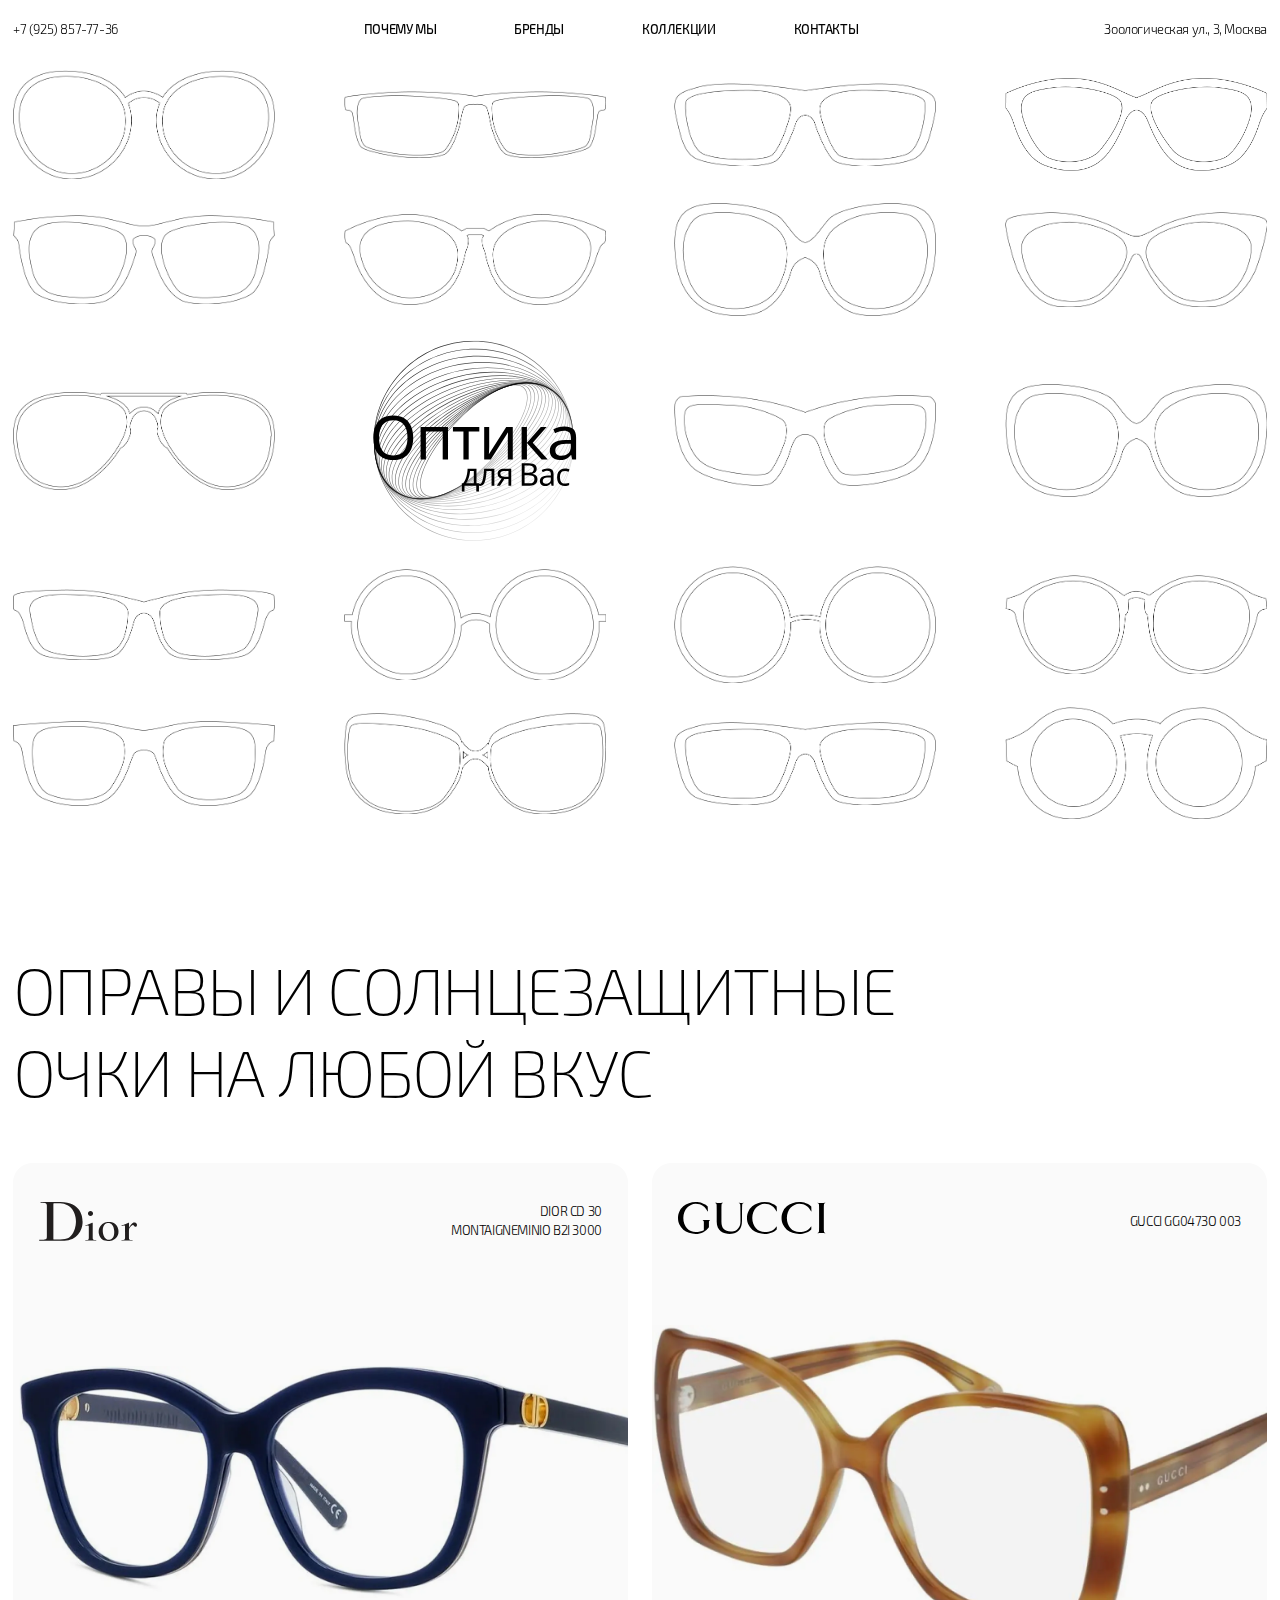
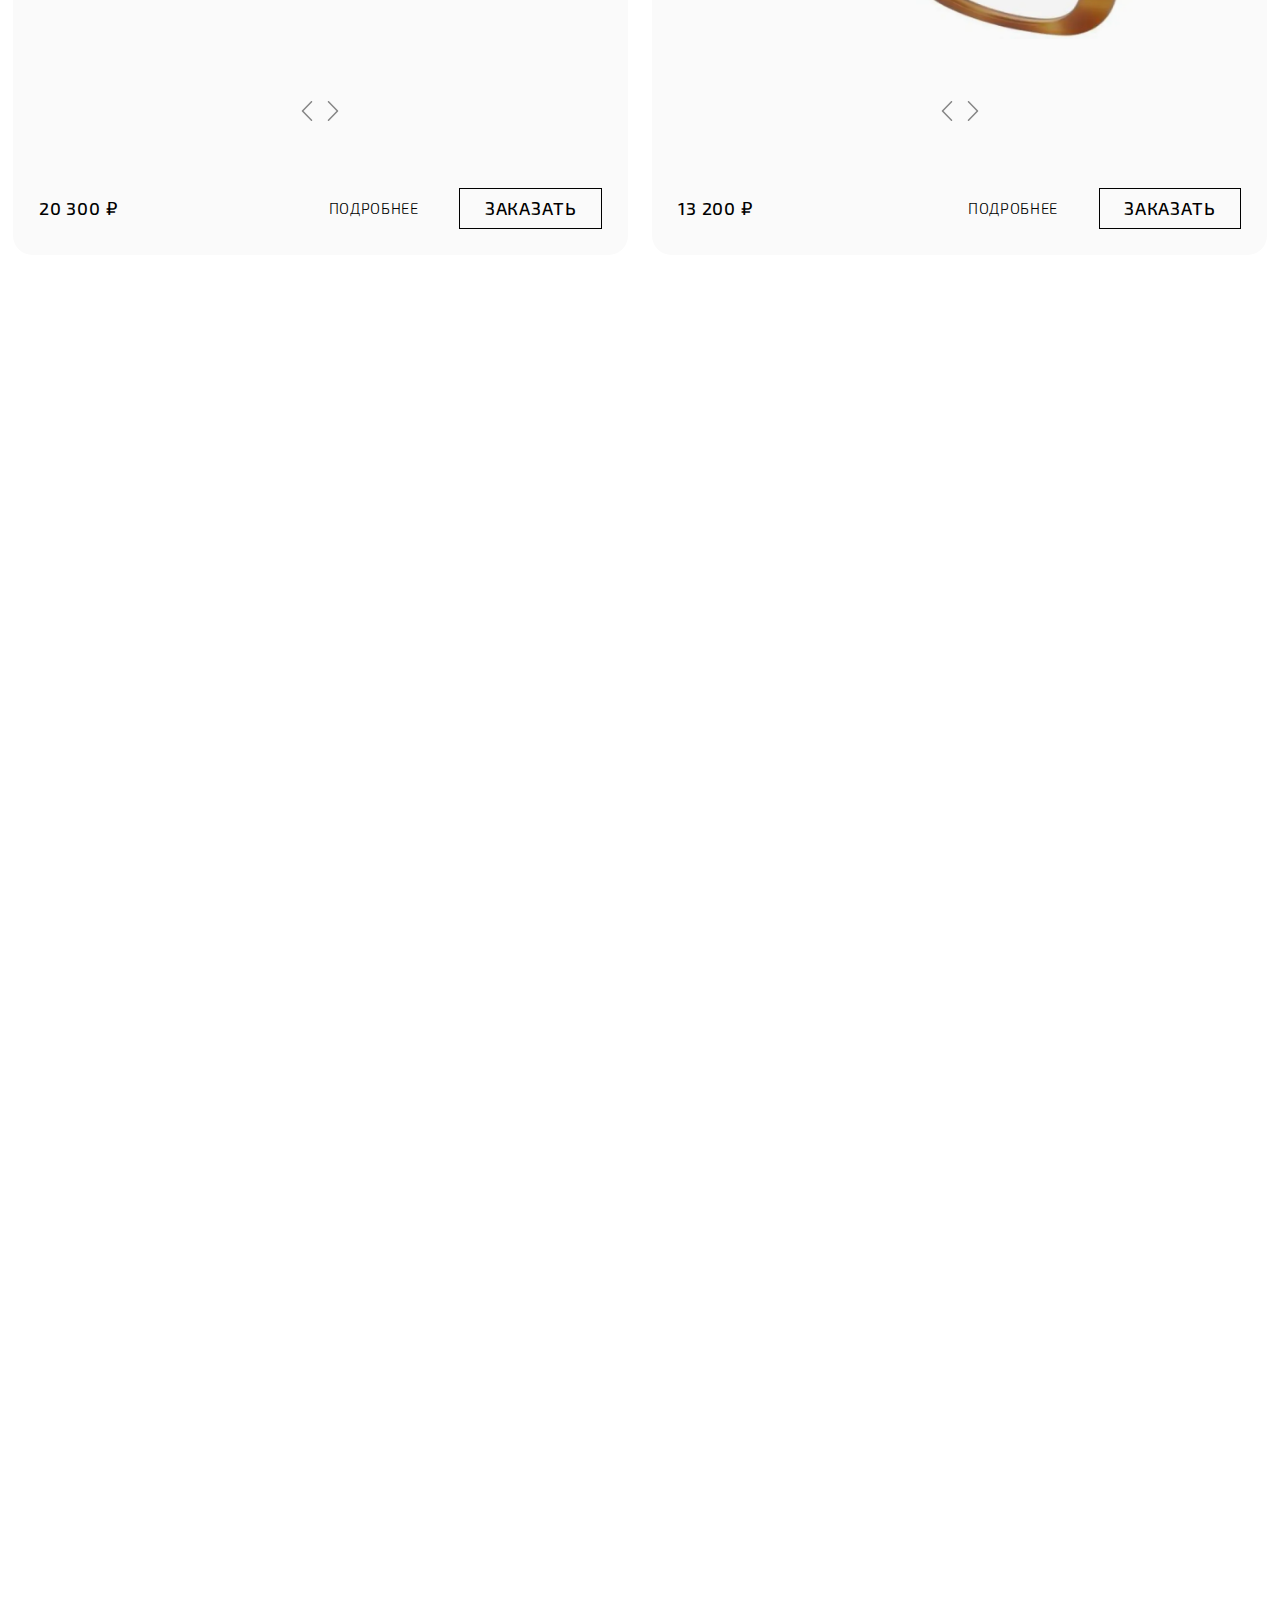
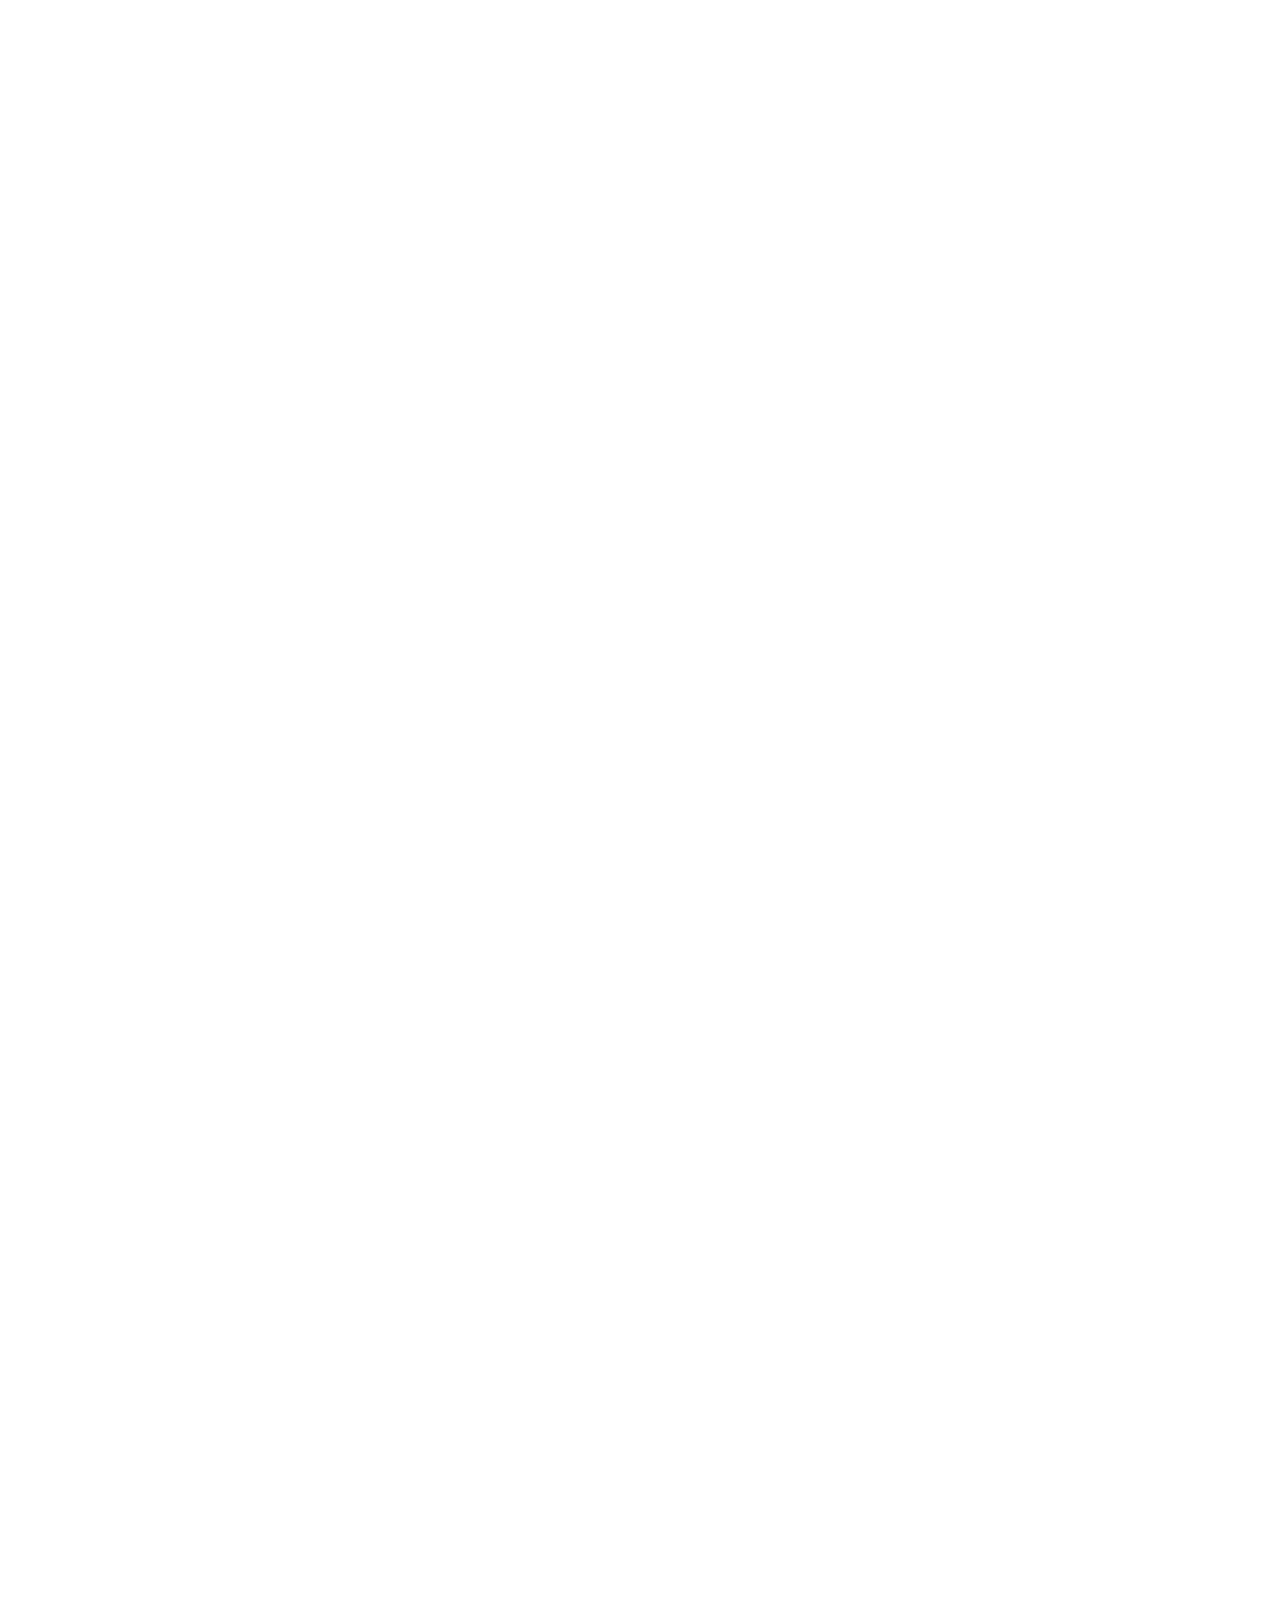
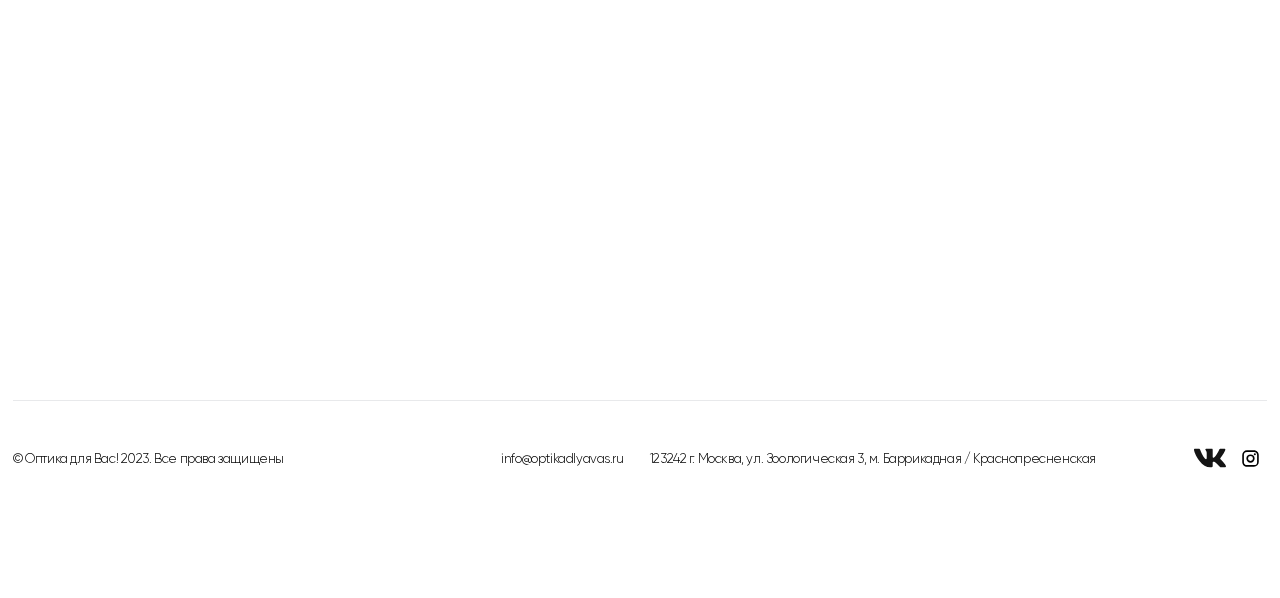
==== commit 16e82a17: "fixed bugs" ====
--- a/index.html
+++ b/index.html
@@ -207,7 +207,7 @@
                         </h2>
                     </div>
                     <div class="catalog__grid">
-                        <div class="catalog-card  _animate">
+                        <div class="catalog-card _big _animate">
     <div class="catalog-card__brand">
         <div class="catalog-card__brand-img">
             <img src="img/brand.svg" alt="">
@@ -247,7 +247,10 @@
     </div>
     <div class="catalog-card__bottom">
         <div class="catalog-card__price">
-            20 300 ₽
+            <span class="catalog-card__price-current">
+                20 300 ₽
+            </span>
+            
         </div>
         <div class="catalog-card__buttons">
             <button class="_show-detail catalog-card__btn catalog-card__detail">
@@ -289,7 +292,7 @@
 </div>
 
 
-                        <div class="catalog-card  _animate">
+                        <div class="catalog-card _big _animate">
     <div class="catalog-card__brand">
         <div class="catalog-card__brand-img">
             <img src="img/brand2.svg" alt="">
@@ -329,7 +332,10 @@
     </div>
     <div class="catalog-card__bottom">
         <div class="catalog-card__price">
-            13 200 ₽
+            <span class="catalog-card__price-current">
+                13 200 ₽
+            </span>
+            
         </div>
         <div class="catalog-card__buttons">
             <button class="_show-detail catalog-card__btn catalog-card__detail">
@@ -371,7 +377,7 @@
 </div>
 
 
-                        <div class="catalog-card _big _animate">
+                        <div class="catalog-card  _animate">
     <div class="catalog-card__brand">
         <div class="catalog-card__brand-img">
             <img src="img/brand3.svg" alt="">
@@ -411,7 +417,13 @@
     </div>
     <div class="catalog-card__bottom">
         <div class="catalog-card__price">
-            26 300 ₽
+            <span class="catalog-card__price-current">
+                26 300 ₽
+            </span>
+            
+            <span class="catalog-card__price-sale">
+                26 300 ₽
+            </span>
         </div>
         <div class="catalog-card__buttons">
             <button class="_show-detail catalog-card__btn catalog-card__detail">
@@ -453,7 +465,7 @@
 </div>
 
 
-                        <div class="catalog-card _small _animate">
+                        <div class="catalog-card  _animate">
     <div class="catalog-card__brand">
         <div class="catalog-card__brand-img">
             <img src="img/brand4.svg" alt="">
@@ -493,7 +505,10 @@
     </div>
     <div class="catalog-card__bottom">
         <div class="catalog-card__price">
-            11 450 ₽
+            <span class="catalog-card__price-current">
+                11 450 ₽
+            </span>
+            
         </div>
         <div class="catalog-card__buttons">
             <button class="_show-detail catalog-card__btn catalog-card__detail">
@@ -530,6 +545,91 @@
         </div>
         <div class="catalog-card__brand-title">
             <a href="" class="display16"></a>
+        </div>
+    </div>
+</div>
+
+
+                        <div class="catalog-card  _animate">
+    <div class="catalog-card__brand">
+        <div class="catalog-card__brand-img">
+            <img src="img/brand.svg" alt="">
+        </div>
+        <div class="catalog-card__brand-title">
+            <a href="" class="display16">Dior CD 30 <br>MONTAIGNEMINIO B2I 3000</a>
+        </div>
+    </div>
+    <div class="catalog-card__media">
+        <div class="swiper-container">
+            <div class="swiper-wrapper">
+                <div class="swiper-slide">
+                    <div class="catalog-card__img">
+                        <img src="img/catalog.webp" alt="">
+                    </div>
+                </div>
+                <div class="swiper-slide">
+                    <div class="catalog-card__img">
+                        <img src="img/catalog2.webp" alt="">
+                    </div>
+                </div>
+            </div>
+        </div>
+        <div class="catalog-card__media-nav">
+            <div class="swiper-button swiper-button-prev">
+                <svg width="24" height="24" viewBox="0 0 24 24" fill="none" xmlns="http://www.w3.org/2000/svg">
+                    <path d="M8.54642 12L17.0375 3.27302C17.3264 2.97614 17.3199 2.50131 17.023 2.21246C16.7261 1.9236 16.2513 1.93011 15.9625 2.22698L6.96246 11.477C6.67918 11.7681 6.67918 12.2319 6.96246 12.523L15.9625 21.773C16.2513 22.0699 16.7261 22.0764 17.023 21.7875C17.3199 21.4987 17.3264 21.0239 17.0375 20.727L8.54642 12Z" fill="#141414"/>
+                </svg>
+            </div>
+            <div class="swiper-button swiper-button-next">
+                <svg width="24" height="24" viewBox="0 0 24 24" fill="none" xmlns="http://www.w3.org/2000/svg">
+                    <path d="M15.4536 12L6.96246 3.27302C6.6736 2.97614 6.68011 2.50131 6.97698 2.21246C7.27386 1.9236 7.74869 1.93011 8.03754 2.22698L17.0375 11.477C17.3208 11.7681 17.3208 12.2319 17.0375 12.523L8.03754 21.773C7.74869 22.0699 7.27386 22.0764 6.97698 21.7875C6.68011 21.4987 6.6736 21.0239 6.96246 20.727L15.4536 12Z" fill="#141414"/>
+                </svg>
+            </div>
+        </div>
+        <div class="swiper-pagination"></div>
+    </div>
+    <div class="catalog-card__bottom">
+        <div class="catalog-card__price">
+            <span class="catalog-card__price-current">
+                20 300 ₽
+            </span>
+            
+        </div>
+        <div class="catalog-card__buttons">
+            <button class="_show-detail catalog-card__btn catalog-card__detail">
+                <span class="_view1">Подробнее</span>
+                <span class="_view2">...</span>
+            </button>
+            <button class="catalog-card__btn m-btn m-btn-outline">
+                <span>зАКАЗАТЬ</span>
+            </button>
+        </div>
+    </div>
+
+    <div class="catalog-card__info">
+        <button class="_close-detail catalog-card__info-close">
+            <img src="img/close.svg" alt="">
+        </button>
+        <div class="catalog-card__brand-img">
+            <img src="img/brand.svg" alt="">
+        </div>
+        <div class="catalog-card__info-wrap">
+            <div class="catalog-card__text">
+                <p>
+                    Неповторимость, очарование, женственность, шарм. Именно так можно сохраняющуюся с прошлого года тенденцию весенне-летней коллекции солнцезащитных очков от Dior. Ведь дополняющие оправу цветы – особый дар природы, а букеты из них — главное украшение для женщины. Можно сказать, что дизайнеры модного дома создали настоящие букеты цветов на оправах очков.
+                </p>
+                <p>
+                    В традиционной весенне-летней коллекции представлены оправы с принтованными, лепными и мозаичными цветами. В названии каждой линейки отражена идея новой линии солнцезащитных очков.
+                </p>
+            </div>
+            <div class="catalog-card__info-nav">
+                <button class="catalog-card__btn">
+                    <span>зАКАЗАТЬ</span>
+                </button>
+            </div>
+        </div>
+        <div class="catalog-card__brand-title">
+            <a href="" class="display16">Dior CD 30 <br>MONTAIGNEMINIO B2I 3000</a>
         </div>
     </div>
 </div>
--- a/css/style.min.css
+++ b/css/style.min.css
@@ -1,2 +1,2 @@
-@font-face{font-family:Gilroy;src:url(../fonts/Gilroy-Light.ttf) format("ttf"),url(../fonts/Gilroy-Light.woff2) format("woff2"),url(../fonts/Gilroy-Light.woff) format("woff"),url(../fonts/Gilroy-Light.eot) format("eot");font-weight:300;font-style:normal;font-display:swap}@font-face{font-family:Gilroy;src:url(../fonts/Gilroy-Regular.ttf) format("ttf"),url(../fonts/Gilroy-Regular.woff2) format("woff2"),url(../fonts/Gilroy-Regular.woff) format("woff"),url(../fonts/Gilroy-Regular.eot) format("eot");font-weight:400;font-style:normal;font-display:swap}@font-face{font-family:Exo2;src:url(../fonts/Exo2-ExtraLight.ttf) format("ttf"),url(../fonts/Exo2-ExtraLight.woff2) format("woff2"),url(../fonts/Exo2-ExtraLight.woff) format("woff"),url(../fonts/Exo2-ExtraLight.eot) format("eot");font-weight:200;font-style:normal;font-display:swap}@font-face{font-family:Exo2;src:url(../fonts/Exo2-Light.ttf) format("ttf"),url(../fonts/Exo2-Light.woff2) format("woff2"),url(../fonts/Exo2-Light.woff) format("woff"),url(../fonts/Exo2-Light.eot) format("eot");font-weight:300;font-style:normal;font-display:swap}@font-face{font-family:Exo2;src:url(../fonts/Exo2-Regular.ttf) format("ttf"),url(../fonts/Exo2-Regular.woff2) format("woff2"),url(../fonts/Exo2-Regular.woff) format("woff"),url(../fonts/Exo2-Regular.eot) format("eot");font-weight:400;font-style:normal;font-display:swap}@font-face{font-family:Exo2;src:url(../fonts/Exo2-Medium.ttf) format("ttf"),url(../fonts/Exo2-Medium.woff2) format("woff2"),url(../fonts/Exo2-Medium.woff) format("woff"),url(../fonts/Exo2-Medium.eot) format("eot");font-weight:500;font-style:normal;font-display:swap}*,::after,::before{margin:0;padding:0;-webkit-box-sizing:border-box;box-sizing:border-box;-webkit-font-smoothing:antialiased!important;-webkit-tap-highlight-color:transparent;outline:0!important}h1,h2,h3,h4,h5,h6{font-weight:400;font-size:1em}a,body,div,form,h1,h2,h3,h4,h5,li,p,ul{margin:0;padding:0;border:0;text-decoration:none;line-height:1}button,input,textarea{outline:0!important;-webkit-transition:.125s;-o-transition:.125s;transition:.125s;font-family:inherit}input:active,input[type=checkbox]:focus,input[type=file]:focus,input[type=radio]:focus,input[type=text]:focus{outline:0!important}::-webkit-input-placeholder{color:#222}::-moz-placeholder{color:#222}:-moz-placeholder{color:#222}:-ms-input-placeholder{color:#222}input::-webkit-inner-spin-button,input::-webkit-outer-spin-button{-webkit-appearance:none;margin:0}input[type=number]{-moz-appearance:textfield}svg{-ms-flex-negative:0;flex-shrink:0}path,svg{-webkit-transition:.125s;-o-transition:.125s;transition:.125s}a{color:inherit;text-decoration:none;-webkit-transition:125ms;-o-transition:125ms;transition:125ms}a:focus,a:hover{text-decoration:none!important}li,ul{margin:0;padding:0;list-style:none}i{line-height:100%}fieldset{min-width:0;padding:0;margin:0;border:0}button{cursor:pointer;border:none;outline:0;-webkit-box-sizing:border-box;box-sizing:border-box;-webkit-transition:125ms;-o-transition:125ms;transition:125ms;background-color:inherit;font-size:1em}.swiper-button-next,.swiper-button-prev{z-index:2}.swiper-button-next::after,.swiper-button-prev::after{display:none}html{height:100%;scroll-behavior:smooth;width:100%;font-size:min(100vw,1572px)}.wrapper{min-height:100vh;display:-webkit-box;display:-ms-flexbox;display:flex;-webkit-box-orient:vertical;-webkit-box-direction:normal;-ms-flex-direction:column;flex-direction:column;-ms-flex-negative:0;flex-shrink:0}.content{-webkit-box-flex:1;-ms-flex-positive:1;flex-grow:1;display:-webkit-box;display:-ms-flexbox;display:flex;-webkit-box-orient:vertical;-webkit-box-direction:normal;-ms-flex-direction:column;flex-direction:column}.page{width:calc(100vw - (100vw - 100%));overflow-x:hidden;font-family:Gilroy,sans-serif;font-weight:400;color:#000;font-size:1.01781%;padding-top:4.5em}.page.fixed-body{overflow-y:hidden}.container{max-width:1572px;width:100%;margin:0 auto;padding:0 1em}a:hover{color:#0075ff}@media screen and (max-width:992px){.page{font-size:2.2%;padding-top:3.75em}.container{padding:0 1.25em}}@media screen and (max-width:576px){.page{font-size:4.27%}}.display1,.display2,.display3,.display4,.display5,.display6{font-family:Exo2,sans-serif;font-weight:200;line-height:125%}.display1{font-size:7.5em;letter-spacing:-.017em}.display2{font-size:5em;letter-spacing:-.025em}.display3{font-size:4em;letter-spacing:-.03125em}.display4{font-weight:300;font-size:2em}.display5{font-weight:500;font-size:1.625em}.display6{font-weight:500;font-size:1.25em}.display16{font-family:Exo2,sans-serif;font-size:1em;line-height:150%;font-weight:300;letter-spacing:-.03125em}@media screen and (max-width:992px){.display2,.display3{font-size:2em}}.m-btn{display:-webkit-box;display:-ms-flexbox;display:flex;-webkit-box-align:center;-ms-flex-align:center;align-items:center;-webkit-box-pack:center;-ms-flex-pack:center;justify-content:center;-webkit-transition:.225s ease-out;-o-transition:.225s ease-out;transition:.225s ease-out;padding:0;font-size:1em}.m-btn:focus{-webkit-box-shadow:none;box-shadow:none}.m-btn-outline{border:1px solid #000;color:#000;font-family:Exo2,sans-serif}.m-btn-outline:hover{background-color:#000;color:#fff}.fg{position:relative;margin:0}.fg input,.fg textarea{height:3.89em;font-size:1.125em;line-height:120%;border:none;border-bottom:1px solid rgba(0,0,0,.1);padding:0;width:100%;background-color:transparent;color:#000}.fg input::-webkit-input-placeholder,.fg textarea::-webkit-input-placeholder{color:#000}.fg input::-moz-placeholder,.fg textarea::-moz-placeholder{color:#000}.fg input:-ms-input-placeholder,.fg textarea:-ms-input-placeholder{color:#000}.fg input::-ms-input-placeholder,.fg textarea::-ms-input-placeholder{color:#000}.fg input::placeholder,.fg textarea::placeholder{color:#000}.fg input.input-active+label,.fg input:focus+label,.fg textarea.input-active+label,.fg textarea:focus+label{font-size:.75em;line-height:167%;top:-.42em}.fg textarea{height:10em;resize:none;padding-top:1.22em;padding-bottom:1.22em}.fg label{position:absolute;left:0;top:1.22em;-webkit-transition:.3s;-o-transition:.3s;transition:.3s;font-size:1.125em;line-height:144%;width:100%;color:rgba(0,0,0,.5);pointer-events:none}.fg label span{color:#000}.fg__error,.fg__hint{position:absolute;font-size:.75em;line-height:167%;top:-.42em;right:0;pointer-events:none}.fg__error{color:#fe6645;opacity:0;-webkit-transition:.3s;-o-transition:.3s;transition:.3s}.fg__hint{color:#0075ff}.fg._error .fg__hint{opacity:0}.fg._error .fg__error{opacity:1}.fg._error input,.fg._error textarea{border-color:#fe6645}.fg._error label{color:#fe6645}.fg._error label span{color:inherit}.m-check{position:relative}.m-check input{position:absolute;opacity:0;width:100%;height:100%;left:0;top:0;z-index:2;cursor:pointer}.m-check input:checked+label::before{border-color:#000;background-color:#000;background-image:url(../img/check.svg)}.m-check label{padding-left:1.75em;position:relative;min-height:1.5em;font-size:1em;line-height:150%;cursor:pointer;display:block}.m-check label:before{content:'';position:absolute;z-index:1;border:1px solid #a9aeb2;border-radius:.25em;background-size:1.125em;background-position:center;background-repeat:no-repeat;width:1.25em;height:1.25em;left:0;top:0;-webkit-transition:.1s;-o-transition:.1s;transition:.1s}.m-check a{position:relative;z-index:2;text-decoration:underline;white-space:nowrap}._animate{opacity:0;-webkit-transition:1.7s;-o-transition:1.7s;transition:1.7s}._animate._animated{opacity:1}.breadcrumbs{margin-top:60px}.breadcrumbs__item{font-size:16px;line-height:110%;position:relative;font-weight:400;display:inline}.breadcrumbs__item:last-child{font-weight:600}.breadcrumbs__item:not(:first-child){margin-left:24px}.breadcrumbs__item:not(:first-child):before{content:'';position:absolute;z-index:1;width:3.51px;height:3.51px;background-color:#0075ff;border-radius:1px;-webkit-transform:rotate(-45deg);-ms-transform:rotate(-45deg);transform:rotate(-45deg);top:7px;right:100%;margin-right:10px}.modal{position:fixed;left:0;top:0;width:100%;height:100vh;overflow-y:auto;display:-webkit-box;display:-ms-flexbox;display:flex;-webkit-box-align:center;-ms-flex-align:center;align-items:center;-webkit-box-pack:center;-ms-flex-pack:center;justify-content:center;z-index:80;opacity:0;pointer-events:none}.modal__bg{background:rgba(0,0,0,.66);position:fixed;width:100%;height:100vh;top:0;left:0;display:none;z-index:2}.modal--active{opacity:1;pointer-events:unset}.modal--active .modal__bg{display:block}.modal__dialog{background:#fafafa;border-radius:1.5em;width:79.25em;max-width:calc(100% - 1.25em);overflow-y:auto;max-height:100vh;padding:4em;position:relative;z-index:3}.modal__close{position:absolute;right:1.5em;top:1.5em;width:2em}.modal__close img{width:100%}.modal__title{font-weight:200;font-family:Exo2,sans-serif;font-size:2.5em;line-height:150%;letter-spacing:-.05em}.modal__title span{font-weight:400}.modal__form{margin-top:3em}.modal__form-grid{display:grid;grid-template-columns:1fr 1fr;gap:3em 1.87em}.modal__form ._full{grid-column:1/-1}.modal__nav{display:-webkit-box;display:-ms-flexbox;display:flex;-webkit-box-pack:center;-ms-flex-pack:center;justify-content:center;margin-top:2.5em}.modal__hint{margin-top:2em;font-weight:300;font-size:1.25em;line-height:150%;letter-spacing:-.04em}.thank-modal .modal__dialog{width:38em}.thank-modal .contacts-thanks{width:100%;max-width:100%;margin:0}@media screen and (max-width:992px){.fg textarea{height:13.33em}.modal__dialog{border-radius:0;height:100vh;max-width:100%;width:100%;padding:3em 1em}.modal__close{top:1em;right:1em}.modal__title{font-size:1.5em}.modal__title span{display:block}}@media screen and (max-width:576px){.modal__form-grid{grid-template-columns:100%;gap:1.5em}.modal__hint{font-size:1em}}.header{padding:1.5em 0;z-index:20;top:0;width:100%;position:fixed;-webkit-transition:.3s;-o-transition:.3s;transition:.3s}.header._fix{background:rgba(255,255,255,.9);-webkit-box-shadow:0 .25em 1em rgba(0,51,153,.04),0 .125em .125em rgba(0,51,153,.08);box-shadow:0 .25em 1em rgba(0,51,153,.04),0 .125em .125em rgba(0,51,153,.08);-webkit-backdrop-filter:blur(3.125em);backdrop-filter:blur(3.125em)}.header__inner{display:-webkit-box;display:-ms-flexbox;display:flex;-webkit-box-align:center;-ms-flex-align:center;align-items:center;-webkit-box-pack:justify;-ms-flex-pack:justify;justify-content:space-between}.header__info{display:none}.nav{display:-webkit-box;display:-ms-flexbox;display:flex;-webkit-box-align:center;-ms-flex-align:center;align-items:center}.nav__link{font-weight:500;text-transform:uppercase}.nav__link:not(:last-child){margin-right:6em}.burger{display:none}.header2{padding:1.5em 0;margin-top:-4.5em}.header2__logo{width:12.75em;display:block}.header2__logo img{width:100%}@media screen and (max-width:992px){.header{padding:1em 0}.header__address{display:none}.header__mob{position:absolute;top:3.75em;left:0;width:100%;height:calc(100vh - 3.75em);background-color:#fff;padding:1.875em 1.25em 3.5em;display:-webkit-box;display:-ms-flexbox;display:flex;-webkit-box-orient:vertical;-webkit-box-direction:normal;-ms-flex-direction:column;flex-direction:column;opacity:0;pointer-events:none;-webkit-transition:.3s;-o-transition:.3s;transition:.3s;overflow-y:auto;overflow-x:hidden}.header__info{display:block;margin-top:auto;padding-top:2em}.header__info .footer__socials{margin-top:2em}.header._open .header__mob{opacity:1;pointer-events:unset}.header._open .burger{background-image:url(../img/burger2.svg)}.nav{-webkit-box-orient:vertical;-webkit-box-direction:normal;-ms-flex-direction:column;flex-direction:column}.nav__link{font-weight:500;font-size:1.5em;margin:0 auto 2em 0!important}.burger{display:-webkit-box;display:-ms-flexbox;display:flex;width:2em;height:2em;background-image:url(../img/burger.svg);background-size:100% auto;background-repeat:no-repeat;background-position:center}.header2{margin-top:-3.75em;padding:.5em 0}.header2__logo{width:8em}}.footer__inner{padding:3.125em 0 9.25em;border-top:1px solid rgba(226,227,230,.8);display:-webkit-box;display:-ms-flexbox;display:flex;-webkit-box-align:center;-ms-flex-align:center;align-items:center;-webkit-box-pack:end;-ms-flex-pack:end;justify-content:flex-end}.footer__address,.footer__c,.footer__mail{font-size:1em;line-height:150%;font-weight:300;letter-spacing:-.03125em}.footer__c{margin-right:auto}.footer__info{margin-right:7.5em;display:-webkit-box;display:-ms-flexbox;display:flex;-webkit-box-align:center;-ms-flex-align:center;align-items:center}.footer__address{margin-left:2em}.footer__socials{display:-webkit-box;display:-ms-flexbox;display:flex;-webkit-box-align:center;-ms-flex-align:center;align-items:center}.footer__socials-item{width:2.5em}.footer__socials-item:not(:last-child){margin-right:.625em}.footer__socials-item img{max-width:100%;-webkit-transition:.3s;-o-transition:.3s;transition:.3s}.footer__socials-item:hover{-webkit-transform:translateY(-.45em);-ms-transform:translateY(-.45em);transform:translateY(-.45em)}@media screen and (max-width:992px){.footer__inner{border:none;padding:0 0 3.125em;display:grid;grid-template-columns:100%;gap:2em}.footer__info{margin-right:0;display:block}.footer__address{margin:1em 0 0}}.glasses{padding:.875em 0 5em}.glasses__grid{display:grid;grid-template-columns:repeat(4,calc(25% - 5.25em * 3 / 4));gap:1.875em 5.25em}.glass-card{display:-webkit-box;display:-ms-flexbox;display:flex;-webkit-box-align:center;-ms-flex-align:center;align-items:center;-webkit-box-pack:center;-ms-flex-pack:center;justify-content:center}.glass-card__images{display:-webkit-box;display:-ms-flexbox;display:flex;-webkit-box-align:center;-ms-flex-align:center;align-items:center;-webkit-box-pack:center;-ms-flex-pack:center;justify-content:center;width:100%;position:relative}.glass-card img{max-width:100%;max-height:100%;-webkit-transition:.3s;-o-transition:.3s;transition:.3s}.glass-card ._view2{opacity:0;position:absolute;top:50%;left:50%;-webkit-transform:translate(-50%,-50%);-ms-transform:translate(-50%,-50%);transform:translate(-50%,-50%)}.glass-card:hover ._view1{opacity:0}.glass-card:hover ._view2{opacity:1}.catalog{padding:5em 0 1.875em}.catalog__top{max-width:68.75em}.catalog__grid{margin-top:2em;display:-webkit-box;display:-ms-flexbox;display:flex;-ms-flex-wrap:wrap;flex-wrap:wrap;width:calc(100% + 1.875em)}.catalog__nav{background:#fafafa;border-radius:1.5em;padding:1.875em;margin-top:1.25em;display:-webkit-box;display:-ms-flexbox;display:flex;-webkit-box-align:center;-ms-flex-align:center;align-items:center;-webkit-box-pack:center;-ms-flex-pack:center;justify-content:center}.catalog__btn{height:3.125em;padding:0 1.875em;font-weight:500;font-family:Exo2,sans-serif;text-transform:uppercase}.catalog__btn span{font-size:1.125em;letter-spacing:.055em}.catalog-card{padding:3em 2em 2em;background:#fafafa;border-radius:1.5em;margin:1.875em 1.875em 0 0;width:calc(50% - 1.875em);position:relative}@media screen and (min-width:993px){.catalog-card._big{width:calc(66% - 1.875em)}.catalog-card._small{width:calc(34% - 1.875em)}.catalog-card._small .catalog-card__detail ._view1{display:none}.catalog-card._small .catalog-card__detail ._view2{display:unset}}.catalog-card._open .catalog-card__info{opacity:1;pointer-events:unset}.catalog-card._open .swiper-pagination{opacity:0}.catalog-card__brand{display:-webkit-box;display:-ms-flexbox;display:flex;-webkit-box-align:center;-ms-flex-align:center;align-items:center;-webkit-box-pack:justify;-ms-flex-pack:justify;justify-content:space-between}.catalog-card__brand-img{height:3em;background:#fafafa}.catalog-card__brand-img img{max-height:100%;max-width:100%;mix-blend-mode:multiply}.catalog-card__brand-title{text-transform:uppercase;text-align:right;max-width:11.875em}.catalog-card__brand-title a:hover{color:#676f7b}.catalog-card__media{height:37em;width:calc(100% + 4em);margin-left:-2em;padding:2em 0;position:relative}.catalog-card__media-nav{position:absolute;bottom:0;left:0;width:100%;display:-webkit-box;display:-ms-flexbox;display:flex;-webkit-box-align:center;-ms-flex-align:center;align-items:center;-webkit-box-pack:center;-ms-flex-pack:center;justify-content:center}.catalog-card .swiper-container{overflow:hidden;width:100%;height:100%}.catalog-card .swiper-slide,.catalog-card .swiper-wrapper{height:100%}.catalog-card .swiper-button{position:static;margin:0 .25em;width:1.5em;height:auto;-webkit-transition:.3s;-o-transition:.3s;transition:.3s;opacity:.5}.catalog-card .swiper-button img{width:100%}.catalog-card .swiper-button:hover{-webkit-transform:scale(1.5);-ms-transform:scale(1.5);transform:scale(1.5);opacity:1}.catalog-card .swiper-pagination{display:none}.catalog-card__img{display:-webkit-box;display:-ms-flexbox;display:flex;-webkit-box-align:center;-ms-flex-align:center;align-items:center;-webkit-box-pack:center;-ms-flex-pack:center;justify-content:center;background:#fafafa;height:100%;width:100%}.catalog-card__img img{display:block;max-width:100%;max-height:100%;mix-blend-mode:multiply}.catalog-card__bottom{display:-webkit-box;display:-ms-flexbox;display:flex;-webkit-box-align:center;-ms-flex-align:center;align-items:center;-webkit-box-pack:justify;-ms-flex-pack:justify;justify-content:space-between;margin-top:5em}.catalog-card__price{font-weight:500;font-family:Exo2,sans-serif;font-size:1.375em;letter-spacing:.045em}.catalog-card__buttons{display:-webkit-box;display:-ms-flexbox;display:flex;-webkit-box-align:center;-ms-flex-align:center;align-items:center}.catalog-card__btn{padding:0 1.875em;height:3.125em;text-transform:uppercase;font-family:Exo2,sans-serif;font-weight:500;margin-left:1.25em}.catalog-card__btn span{font-size:1.375em;letter-spacing:.045em}.catalog-card__detail{font-weight:300;color:#000}.catalog-card__detail span{font-size:1.125em}.catalog-card__detail ._view2{display:none}.catalog-card__detail:hover{color:#676f7b}.catalog-card__info{-webkit-transition:.3s;-o-transition:.3s;transition:.3s;opacity:0;pointer-events:none;position:absolute;top:0;left:0;width:100%;height:100%;background-color:inherit;z-index:2;display:-webkit-box;display:-ms-flexbox;display:flex;-webkit-box-orient:vertical;-webkit-box-direction:normal;-ms-flex-direction:column;flex-direction:column;-webkit-box-align:center;-ms-flex-align:center;align-items:center;-webkit-box-pack:justify;-ms-flex-pack:justify;justify-content:space-between;padding:3em}.catalog-card__info .catalog-card__brand-img{-ms-flex-negative:0;flex-shrink:0}.catalog-card__info .catalog-card__brand-title{max-width:100%;width:100%;text-align:left}.catalog-card__info .catalog-card__brand-title br{display:none}.catalog-card__info-wrap{max-height:calc(100% - 6em);padding:2em 0;width:100%;position:relative;overflow:hidden}.catalog-card__info-wrap:after,.catalog-card__info-wrap:before{content:'';position:absolute;left:50%;-webkit-transform:translateX(-50%);-ms-transform:translateX(-50%);transform:translateX(-50%);height:1px;width:100%;max-width:21.875em;background:#2a3640;opacity:.33}.catalog-card__info-wrap:before{top:0}.catalog-card__info-wrap:after{bottom:0}.catalog-card__info-nav{margin-top:1.5em;display:-webkit-box;display:-ms-flexbox;display:flex;-webkit-box-pack:center;-ms-flex-pack:center;justify-content:center}.catalog-card__info-nav .catalog-card__btn{margin:0;height:3.75em;width:15.625em;max-width:100%;padding:0}.catalog-card__info-close{position:absolute;top:3em;right:2em;width:1.5em;height:1.5em}.catalog-card__info-close:hover{-webkit-transform:scale(1.3);-ms-transform:scale(1.3);transform:scale(1.3)}.catalog-card__info-close img{width:100%;-webkit-transition:.3s;-o-transition:.3s;transition:.3s}.catalog-card__text{text-align:center;display:grid;grid-template-columns:100%;gap:1.5em;padding:0 2em}.catalog-card__text p{font-size:.9375em;line-height:160%;letter-spacing:-.053em}.brands{padding:1.875em 0 3em}.brands__grid{display:grid;grid-template-columns:repeat(8,calc(12.5% - ((.9375em * 7)/ 8)));gap:.9375em}.brand-card{background:#fafafa;border-radius:1.5em}.brand-card__img{padding-bottom:100%;position:relative;background-color:inherit;border-radius:inherit}.brand-card__img img{mix-blend-mode:multiply;position:absolute;top:50%;left:50%;-webkit-transform:translate(-50%,-50%);-ms-transform:translate(-50%,-50%);transform:translate(-50%,-50%);max-width:calc(100% - 1.875em);max-height:calc(100% - 1.875em)}.why{padding:3em 0 5em}.why__top{display:-webkit-box;display:-ms-flexbox;display:flex;-webkit-box-align:center;-ms-flex-align:center;align-items:center;-webkit-box-pack:justify;-ms-flex-pack:justify;justify-content:space-between}.why__top-left{max-width:39em}.why__top-right{max-width:47.0625em}.why__desc{font-size:1.5em;line-height:150%;font-weight:300;letter-spacing:-.042em}.why__grid{margin-top:6em;display:grid;grid-template-columns:repeat(3,calc(100% / 3 - 2em));gap:3em}.why-card{max-width:23.4375em}.why-card__img{height:9.25em;display:-webkit-box;display:-ms-flexbox;display:flex;-webkit-box-align:end;-ms-flex-align:end;align-items:flex-end}.why-card__img img{max-width:100%;max-height:100%}.why-card__title{margin-top:1.875em}.why-card__title .display4{text-transform:uppercase}.why-card__desc{margin-top:1em;font-weight:300;font-size:1.25em;line-height:150%}.why-card__desc *{letter-spacing:.04em;line-height:inherit}.contacts{padding:5em 0 4em}.contacts__grid{display:grid;grid-template-columns:repeat(2,calc(50% - .9375em));gap:1.5em 1.875em}.contacts .display3{max-width:9em}.contacts__form-grid{margin-top:.625em;display:grid;grid-template-columns:1fr 1fr;gap:1.875em}.contacts__form ._full{grid-column:1/-1}.contacts__check{margin-top:1.875em;max-width:41.75em}.contacts__nav{margin-top:2.5em;display:-webkit-box;display:-ms-flexbox;display:flex}.contacts__btn{padding:0 1.875em;height:3.75em;font-weight:500;text-transform:uppercase}.contacts__btn:hover path{fill:#fff}.contacts__btn span{font-size:1.375em}.contacts__btn svg{width:1.5em;height:auto;margin-left:.5em}.contacts__btn ._view2{display:none}.map{min-height:100%;height:50em;border-radius:1.5em;overflow:hidden}.contacts-thanks{max-width:30em;margin:6.5em auto 0;display:-webkit-box;display:-ms-flexbox;display:flex;-webkit-box-orient:vertical;-webkit-box-direction:normal;-ms-flex-direction:column;flex-direction:column;-webkit-box-align:center;-ms-flex-align:center;align-items:center;text-align:center}.contacts-thanks__desc{margin-top:1.875em}.contacts-thanks__desc p{font-size:1.5em;line-height:125%;letter-spacing:-.0416em}.contacts-thanks__btn{padding:0 1.875em;height:3.75em;margin-top:2.5em;font-weight:500}.contacts-thanks__btn span{font-size:1.375em;letter-spacing:.045em}@media screen and (max-width:992px){.glasses{padding:.625em 0 2em}.glasses__grid{grid-template-columns:repeat(3,calc(33.33% - 1em));gap:1.5em}.glasses ._hide-tablet{display:none}.catalog{padding:2em 0}.catalog__grid{width:calc(100% + 1em)}.catalog__nav{margin-top:1.5em;background-color:transparent;padding:0}.catalog__btn{width:20.625em;padding:0;max-width:100%}.catalog-card{padding:1.5em .75em .75em;width:calc(50% - 1em);margin:1em 1em 0 0}.catalog-card__brand-img{height:1.5em}.catalog-card__media{height:18.75em;padding:2.5em 0;width:calc(100% + 3em);margin-left:-1.5em}.catalog-card__media-nav{display:none}.catalog-card .swiper-pagination{bottom:0;display:-webkit-box;display:-ms-flexbox;display:flex;-webkit-box-pack:center;-ms-flex-pack:center;justify-content:center}.catalog-card .swiper-pagination-bullet{background:#f2f2f2;opacity:1;width:.5em;height:.5em;margin:0 .25em!important;z-index:1}.catalog-card .swiper-pagination-bullet-active{background:#676f7b}.catalog-card__img{-webkit-box-align:end;-ms-flex-align:end;align-items:flex-end}.catalog-card__bottom{-webkit-box-orient:vertical;-webkit-box-direction:normal;-ms-flex-direction:column;flex-direction:column;margin-top:2.75em}.catalog-card__price{font-size:1.5em;line-height:125%}.catalog-card__buttons{margin-top:1.375em;-webkit-box-orient:vertical;-webkit-box-direction:reverse;-ms-flex-direction:column-reverse;flex-direction:column-reverse;-webkit-box-align:center;-ms-flex-align:center;align-items:center}.catalog-card__btn{margin:0}.catalog-card__btn span{font-size:1.125em}.catalog-card__detail span{font-size:.875em}.catalog-card__info{padding:1.5em .75em .75em}.catalog-card__info-close{top:.75em;right:.75em}.catalog-card__info-wrap{padding:1em 0;max-height:calc(100% - 4em)}.catalog-card__info-nav{margin-top:1em}.catalog-card__info-nav .catalog-card__btn{height:3.125em}.catalog-card__text{padding:0;gap:1em}.catalog-card__text p{font-size:.75em}.brands{padding:2em 0}.brands__grid{grid-template-columns:repeat(4,calc(25% - ((.9375em * 3)/ 4)))}.why{padding:2em 0}.why__top{display:grid;grid-template-columns:100%;gap:1.5em}.why__desc{font-size:1.25em;line-height:135%}.why__grid{grid-template-columns:100%;gap:2em}.why-card__img{height:unset}.why-card__title{margin-top:1.25em}.why-card__title .display4{font-size:1.75em}.contacts{padding:2em 0 4em}.contacts__grid{grid-template-columns:100%}.contacts__form-grid{margin-top:1.5em;gap:1.25em}.map{min-height:unset;height:40em;width:calc(100% + 1.25em);margin-left:-.625em}.contacts-thanks{margin-top:2em}.contacts-thanks__desc{margin-top:1.5em}.contacts-thanks__desc p{font-size:1em}.contacts-thanks__btn{margin-top:1.5em}}@media screen and (max-width:576px){.glasses__grid{grid-template-columns:100%;gap:2em}.glasses ._mob-hide{display:none}.glass-card img{max-height:6.25em}.glass-card._logo img{max-height:12.5em}.catalog__grid{width:100%}.catalog-card{width:100%;margin-right:0;padding:2.125em 1.5em 1.5em}.catalog-card__info{padding:2.125em 1.5em 1.5em}.catalog-card__info-close{top:1.5em;right:1.5em}.brands__grid{grid-template-columns:repeat(2,calc(50% - (.9375em / 2)))}.contacts__form-grid{grid-template-columns:100%}.contacts__check,.contacts__nav{margin-top:1.25em}.contacts__btn{width:100%}.contacts__btn ._view1,.contacts__btn svg{display:none}.contacts__btn ._view2{display:unset}}.error{padding:1em 0}.error__img{width:30.9375em;max-width:100%;margin-bottom:.625em}.error__img img{width:100%}.error__desc{margin-top:3em}.error__desc p{font-size:1.5em;line-height:150%;font-family:Exo2,sans-serif;letter-spacing:-.0416em;font-weight:300}@media screen and (max-width:992px){.error__desc{margin-top:1em}.error__desc p{font-size:1em}}.conf{padding:2.25em 0}.text{margin-top:3em;max-width:52.5em}.text>*{font-size:1.25em;line-height:150%;font-weight:300;letter-spacing:.04em}@media screen and (max-width:992px){.conf{padding:1em 0}.text{margin-top:1.5em}.text>*{font-size:1em}}
+@font-face{font-family:Gilroy;src:url(../fonts/Gilroy-Light.ttf) format("ttf"),url(../fonts/Gilroy-Light.woff2) format("woff2"),url(../fonts/Gilroy-Light.woff) format("woff"),url(../fonts/Gilroy-Light.eot) format("eot");font-weight:300;font-style:normal;font-display:swap}@font-face{font-family:Gilroy;src:url(../fonts/Gilroy-Regular.ttf) format("ttf"),url(../fonts/Gilroy-Regular.woff2) format("woff2"),url(../fonts/Gilroy-Regular.woff) format("woff"),url(../fonts/Gilroy-Regular.eot) format("eot");font-weight:400;font-style:normal;font-display:swap}@font-face{font-family:Exo2;src:url(../fonts/Exo2-ExtraLight.ttf) format("ttf"),url(../fonts/Exo2-ExtraLight.woff2) format("woff2"),url(../fonts/Exo2-ExtraLight.woff) format("woff"),url(../fonts/Exo2-ExtraLight.eot) format("eot");font-weight:200;font-style:normal;font-display:swap}@font-face{font-family:Exo2;src:url(../fonts/Exo2-Light.ttf) format("ttf"),url(../fonts/Exo2-Light.woff2) format("woff2"),url(../fonts/Exo2-Light.woff) format("woff"),url(../fonts/Exo2-Light.eot) format("eot");font-weight:300;font-style:normal;font-display:swap}@font-face{font-family:Exo2;src:url(../fonts/Exo2-Regular.ttf) format("ttf"),url(../fonts/Exo2-Regular.woff2) format("woff2"),url(../fonts/Exo2-Regular.woff) format("woff"),url(../fonts/Exo2-Regular.eot) format("eot");font-weight:400;font-style:normal;font-display:swap}@font-face{font-family:Exo2;src:url(../fonts/Exo2-Medium.ttf) format("ttf"),url(../fonts/Exo2-Medium.woff2) format("woff2"),url(../fonts/Exo2-Medium.woff) format("woff"),url(../fonts/Exo2-Medium.eot) format("eot");font-weight:500;font-style:normal;font-display:swap}*,::after,::before{margin:0;padding:0;-webkit-box-sizing:border-box;box-sizing:border-box;-webkit-font-smoothing:antialiased!important;-webkit-tap-highlight-color:transparent;outline:0!important}h1,h2,h3,h4,h5,h6{font-weight:400;font-size:1em}a,body,div,form,h1,h2,h3,h4,h5,li,p,ul{margin:0;padding:0;border:0;text-decoration:none;line-height:1}button,input,textarea{outline:0!important;-webkit-transition:.125s;-o-transition:.125s;transition:.125s;font-family:inherit}input:active,input[type=checkbox]:focus,input[type=file]:focus,input[type=radio]:focus,input[type=text]:focus{outline:0!important}::-webkit-input-placeholder{color:#222}::-moz-placeholder{color:#222}:-moz-placeholder{color:#222}:-ms-input-placeholder{color:#222}input::-webkit-inner-spin-button,input::-webkit-outer-spin-button{-webkit-appearance:none;margin:0}input[type=number]{-moz-appearance:textfield}svg{-ms-flex-negative:0;flex-shrink:0}path,svg{-webkit-transition:.125s;-o-transition:.125s;transition:.125s}a{color:inherit;text-decoration:none;-webkit-transition:125ms;-o-transition:125ms;transition:125ms}a:focus,a:hover{text-decoration:none!important}li,ul{margin:0;padding:0;list-style:none}i{line-height:100%}fieldset{min-width:0;padding:0;margin:0;border:0}button{cursor:pointer;border:none;outline:0;-webkit-box-sizing:border-box;box-sizing:border-box;-webkit-transition:125ms;-o-transition:125ms;transition:125ms;background-color:inherit;font-size:1em}.swiper-button-next,.swiper-button-prev{z-index:2}.swiper-button-next::after,.swiper-button-prev::after{display:none}html{height:100%;scroll-behavior:smooth;width:100%;font-size:min(100vw,1572px)}.wrapper{min-height:100vh;display:-webkit-box;display:-ms-flexbox;display:flex;-webkit-box-orient:vertical;-webkit-box-direction:normal;-ms-flex-direction:column;flex-direction:column;-ms-flex-negative:0;flex-shrink:0}.content{-webkit-box-flex:1;-ms-flex-positive:1;flex-grow:1;display:-webkit-box;display:-ms-flexbox;display:flex;-webkit-box-orient:vertical;-webkit-box-direction:normal;-ms-flex-direction:column;flex-direction:column}.page{width:calc(100vw - (100vw - 100%));overflow-x:hidden;font-family:Gilroy,sans-serif;font-weight:400;color:#000;font-size:1.01781%;padding-top:4.5em}.page.fixed-body{overflow-y:hidden}.container{max-width:1572px;width:100%;margin:0 auto;padding:0 1em}a:hover{color:#0075ff}@media screen and (max-width:992px){.page{font-size:2.2%;padding-top:3.75em}.container{padding:0 1.25em}}@media screen and (max-width:576px){.page{font-size:4.27%}}.display1,.display2,.display3,.display4,.display5,.display6{font-family:Exo2,sans-serif;font-weight:200;line-height:125%}.display1{font-size:7.5em;letter-spacing:-.017em}.display2{font-size:5em;letter-spacing:-.025em}.display3{font-size:4em;letter-spacing:-.03125em}.display4{font-weight:300;font-size:2em}.display5{font-weight:500;font-size:1.625em}.display6{font-weight:500;font-size:1.25em}.display16{font-family:Exo2,sans-serif;font-size:1em;line-height:150%;font-weight:300;letter-spacing:-.03125em}@media screen and (max-width:992px){.display2,.display3{font-size:2em}}.m-btn{display:-webkit-box;display:-ms-flexbox;display:flex;-webkit-box-align:center;-ms-flex-align:center;align-items:center;-webkit-box-pack:center;-ms-flex-pack:center;justify-content:center;-webkit-transition:.225s ease-out;-o-transition:.225s ease-out;transition:.225s ease-out;padding:0;font-size:1em}.m-btn:focus{-webkit-box-shadow:none;box-shadow:none}.m-btn-outline{border:1px solid #000;color:#000;font-family:Exo2,sans-serif}.m-btn-outline:hover{background-color:#000;color:#fff}.fg{position:relative;margin:0}.fg input,.fg textarea{height:3.89em;font-size:1.125em;line-height:120%;border:none;border-bottom:1px solid rgba(0,0,0,.1);padding:0;width:100%;background-color:transparent;color:#000}.fg input::-webkit-input-placeholder,.fg textarea::-webkit-input-placeholder{color:#000}.fg input::-moz-placeholder,.fg textarea::-moz-placeholder{color:#000}.fg input:-ms-input-placeholder,.fg textarea:-ms-input-placeholder{color:#000}.fg input::-ms-input-placeholder,.fg textarea::-ms-input-placeholder{color:#000}.fg input::placeholder,.fg textarea::placeholder{color:#000}.fg input.input-active+label,.fg input:focus+label,.fg textarea.input-active+label,.fg textarea:focus+label{font-size:.75em;line-height:167%;top:-.42em}.fg textarea{height:10em;resize:none;padding-top:1.22em;padding-bottom:1.22em}.fg label{position:absolute;left:0;top:1.22em;-webkit-transition:.3s;-o-transition:.3s;transition:.3s;font-size:1.125em;line-height:144%;width:100%;color:rgba(0,0,0,.5);pointer-events:none}.fg label span{color:#000}.fg__error,.fg__hint{position:absolute;font-size:.75em;line-height:167%;top:-.42em;right:0;pointer-events:none}.fg__error{color:#fe6645;opacity:0;-webkit-transition:.3s;-o-transition:.3s;transition:.3s}.fg__hint{color:#0075ff}.fg._error .fg__hint{opacity:0}.fg._error .fg__error{opacity:1}.fg._error input,.fg._error textarea{border-color:#fe6645}.fg._error label{color:#fe6645}.fg._error label span{color:inherit}.m-check{position:relative}.m-check input{position:absolute;opacity:0;width:100%;height:100%;left:0;top:0;z-index:2;cursor:pointer}.m-check input:checked+label::before{border-color:#000;background-color:#000;background-image:url(../img/check.svg)}.m-check label{padding-left:1.75em;position:relative;min-height:1.5em;font-size:1em;line-height:150%;cursor:pointer;display:block}.m-check label:before{content:'';position:absolute;z-index:1;border:1px solid #a9aeb2;border-radius:.25em;background-size:1.125em;background-position:center;background-repeat:no-repeat;width:1.25em;height:1.25em;left:0;top:0;-webkit-transition:.1s;-o-transition:.1s;transition:.1s}.m-check a{position:relative;z-index:2;text-decoration:underline;white-space:nowrap}._animate{opacity:0;-webkit-transition:1.7s;-o-transition:1.7s;transition:1.7s}._animate._animated{opacity:1}.breadcrumbs{margin-top:60px}.breadcrumbs__item{font-size:16px;line-height:110%;position:relative;font-weight:400;display:inline}.breadcrumbs__item:last-child{font-weight:600}.breadcrumbs__item:not(:first-child){margin-left:24px}.breadcrumbs__item:not(:first-child):before{content:'';position:absolute;z-index:1;width:3.51px;height:3.51px;background-color:#0075ff;border-radius:1px;-webkit-transform:rotate(-45deg);-ms-transform:rotate(-45deg);transform:rotate(-45deg);top:7px;right:100%;margin-right:10px}.modal{position:fixed;left:0;top:0;width:100%;height:100vh;overflow-y:auto;display:-webkit-box;display:-ms-flexbox;display:flex;-webkit-box-align:center;-ms-flex-align:center;align-items:center;-webkit-box-pack:center;-ms-flex-pack:center;justify-content:center;z-index:80;opacity:0;pointer-events:none}.modal__bg{background:rgba(0,0,0,.66);position:fixed;width:100%;height:100vh;top:0;left:0;display:none;z-index:2}.modal--active{opacity:1;pointer-events:unset}.modal--active .modal__bg{display:block}.modal__dialog{background:#fafafa;border-radius:1.5em;width:79.25em;max-width:calc(100% - 1.25em);overflow-y:auto;max-height:100vh;padding:4em;position:relative;z-index:3}.modal__close{position:absolute;right:1.5em;top:1.5em;width:2em}.modal__close img{width:100%}.modal__title{font-weight:200;font-family:Exo2,sans-serif;font-size:2.5em;line-height:150%;letter-spacing:-.05em}.modal__title span{font-weight:400}.modal__form{margin-top:3em}.modal__form-grid{display:grid;grid-template-columns:1fr 1fr;gap:3em 1.87em}.modal__form ._full{grid-column:1/-1}.modal__nav{display:-webkit-box;display:-ms-flexbox;display:flex;-webkit-box-pack:center;-ms-flex-pack:center;justify-content:center;margin-top:2.5em}.modal__hint{margin-top:2em;font-weight:300;font-size:1.25em;line-height:150%;letter-spacing:-.04em}.thank-modal .modal__dialog{width:38em}.thank-modal .contacts-thanks{width:100%;max-width:100%;margin:0}@media screen and (max-width:992px){.fg textarea{height:13.33em}.modal__dialog{border-radius:0;height:100vh;max-width:100%;width:100%;padding:3em 1em}.modal__close{top:1em;right:1em}.modal__title{font-size:1.5em}.modal__title span{display:block}}@media screen and (max-width:576px){.modal__form-grid{grid-template-columns:100%;gap:1.5em}.modal__hint{font-size:1em}}.header{padding:1.5em 0;z-index:20;top:0;width:100%;position:fixed;-webkit-transition:.3s;-o-transition:.3s;transition:.3s}.header._fix{background:rgba(255,255,255,.9);-webkit-box-shadow:0 .25em 1em rgba(0,51,153,.04),0 .125em .125em rgba(0,51,153,.08);box-shadow:0 .25em 1em rgba(0,51,153,.04),0 .125em .125em rgba(0,51,153,.08);-webkit-backdrop-filter:blur(3.125em);backdrop-filter:blur(3.125em)}.header__inner{display:-webkit-box;display:-ms-flexbox;display:flex;-webkit-box-align:center;-ms-flex-align:center;align-items:center;-webkit-box-pack:justify;-ms-flex-pack:justify;justify-content:space-between}.header__info{display:none}.nav{display:-webkit-box;display:-ms-flexbox;display:flex;-webkit-box-align:center;-ms-flex-align:center;align-items:center}.nav__link{font-weight:500;text-transform:uppercase}.nav__link:not(:last-child){margin-right:6em}.burger{display:none}.header2{padding:1.5em 0;margin-top:-4.5em}.header2__logo{width:12.75em;display:block}.header2__logo img{width:100%}@media screen and (max-width:992px){.header{padding:1em 0}.header__address{display:none}.header__mob{position:absolute;top:3.75em;left:0;width:100%;height:calc(100vh - 3.75em);background-color:#fff;padding:1.875em 1.25em 3.5em;display:-webkit-box;display:-ms-flexbox;display:flex;-webkit-box-orient:vertical;-webkit-box-direction:normal;-ms-flex-direction:column;flex-direction:column;opacity:0;pointer-events:none;-webkit-transition:.3s;-o-transition:.3s;transition:.3s;overflow-y:auto;overflow-x:hidden}.header__info{display:block;margin-top:auto;padding-top:2em}.header__info .footer__socials{margin-top:2em}.header._open .header__mob{opacity:1;pointer-events:unset}.header._open .burger{background-image:url(../img/burger2.svg)}.nav{-webkit-box-orient:vertical;-webkit-box-direction:normal;-ms-flex-direction:column;flex-direction:column}.nav__link{font-weight:500;font-size:1.5em;margin:0 auto 2em 0!important}.burger{display:-webkit-box;display:-ms-flexbox;display:flex;width:2em;height:2em;background-image:url(../img/burger.svg);background-size:100% auto;background-repeat:no-repeat;background-position:center}.header2{margin-top:-3.75em;padding:.5em 0}.header2__logo{width:8em}}.footer__inner{padding:3.125em 0 9.25em;border-top:1px solid rgba(226,227,230,.8);display:-webkit-box;display:-ms-flexbox;display:flex;-webkit-box-align:center;-ms-flex-align:center;align-items:center;-webkit-box-pack:end;-ms-flex-pack:end;justify-content:flex-end}.footer__address,.footer__c,.footer__mail{font-size:1em;line-height:150%;font-weight:300;letter-spacing:-.03125em}.footer__c{margin-right:auto}.footer__info{margin-right:7.5em;display:-webkit-box;display:-ms-flexbox;display:flex;-webkit-box-align:center;-ms-flex-align:center;align-items:center}.footer__address{margin-left:2em}.footer__socials{display:-webkit-box;display:-ms-flexbox;display:flex;-webkit-box-align:center;-ms-flex-align:center;align-items:center}.footer__socials-item{width:2.5em}.footer__socials-item:not(:last-child){margin-right:.625em}.footer__socials-item img{max-width:100%;-webkit-transition:.3s;-o-transition:.3s;transition:.3s}.footer__socials-item:hover{-webkit-transform:translateY(-.45em);-ms-transform:translateY(-.45em);transform:translateY(-.45em)}@media screen and (max-width:992px){.footer__inner{border:none;padding:0 0 3.125em;display:grid;grid-template-columns:100%;gap:2em}.footer__info{margin-right:0;display:block}.footer__address{margin:1em 0 0}}.glasses{padding:.875em 0 5em}.glasses__grid{display:grid;grid-template-columns:repeat(4,calc(25% - 5.25em * 3 / 4));gap:1.875em 5.25em}.glass-card{display:-webkit-box;display:-ms-flexbox;display:flex;-webkit-box-align:center;-ms-flex-align:center;align-items:center;-webkit-box-pack:center;-ms-flex-pack:center;justify-content:center}.glass-card__images{display:-webkit-box;display:-ms-flexbox;display:flex;-webkit-box-align:center;-ms-flex-align:center;align-items:center;-webkit-box-pack:center;-ms-flex-pack:center;justify-content:center;width:100%;position:relative}.glass-card img{max-width:100%;max-height:100%;-webkit-transition:.3s;-o-transition:.3s;transition:.3s}.glass-card ._view2{opacity:0;position:absolute;top:50%;left:50%;-webkit-transform:translate(-50%,-50%);-ms-transform:translate(-50%,-50%);transform:translate(-50%,-50%)}.glass-card:hover ._view1{opacity:0}.glass-card:hover ._view2{opacity:1}.catalog{padding:5em 0 1.875em}.catalog__top{max-width:68.75em}.catalog__grid{margin-top:2em;display:-webkit-box;display:-ms-flexbox;display:flex;-ms-flex-wrap:wrap;flex-wrap:wrap;width:calc(100% + 1.875em)}.catalog__nav{background:#fafafa;border-radius:1.5em;padding:1.875em;margin-top:1.25em;display:-webkit-box;display:-ms-flexbox;display:flex;-webkit-box-align:center;-ms-flex-align:center;align-items:center;-webkit-box-pack:center;-ms-flex-pack:center;justify-content:center}.catalog__btn{height:3.125em;padding:0 1.875em;font-weight:500;font-family:Exo2,sans-serif;text-transform:uppercase}.catalog__btn span{font-size:1.125em;letter-spacing:.055em}.catalog-card{padding:3em 2em 2em;background:#fafafa;border-radius:1.5em;margin:1.875em 1.875em 0 0;width:calc(100% / 3 - 1.875em);position:relative}@media screen and (min-width:993px){.catalog-card._big{width:calc(50% - 1.875em)}.catalog-card._small{width:calc(34% - 1.875em)}.catalog-card._small .catalog-card__detail ._view1{display:none}.catalog-card._small .catalog-card__detail ._view2{display:unset}.catalog-card:not(._big) .catalog-card__btn{padding:0 1.25em;margin-left:0}.catalog-card:not(._big) .catalog-card__btn span{font-size:1.125em}}.catalog-card._open .catalog-card__info{opacity:1;pointer-events:unset}.catalog-card._open .swiper-pagination{opacity:0}.catalog-card__brand{display:-webkit-box;display:-ms-flexbox;display:flex;-webkit-box-align:center;-ms-flex-align:center;align-items:center;-webkit-box-pack:justify;-ms-flex-pack:justify;justify-content:space-between}.catalog-card__brand-img{height:3em;background:#fafafa}.catalog-card__brand-img img{max-height:100%;max-width:100%;mix-blend-mode:multiply}.catalog-card__brand-title{text-transform:uppercase;text-align:right;max-width:11.875em}.catalog-card__brand-title a:hover{color:#676f7b}.catalog-card__media{height:37em;width:calc(100% + 4em);margin-left:-2em;padding:2em 0;position:relative}.catalog-card__media-nav{position:absolute;bottom:0;left:0;width:100%;display:-webkit-box;display:-ms-flexbox;display:flex;-webkit-box-align:center;-ms-flex-align:center;align-items:center;-webkit-box-pack:center;-ms-flex-pack:center;justify-content:center}.catalog-card .swiper-container{overflow:hidden;width:100%;height:100%}.catalog-card .swiper-slide,.catalog-card .swiper-wrapper{height:100%}.catalog-card .swiper-button{position:static;margin:0 .25em;width:1.5em;height:auto;-webkit-transition:.3s;-o-transition:.3s;transition:.3s;opacity:.5}.catalog-card .swiper-button img{width:100%}.catalog-card .swiper-button:hover{-webkit-transform:scale(1.5);-ms-transform:scale(1.5);transform:scale(1.5);opacity:1}.catalog-card .swiper-pagination{display:none}.catalog-card__img{display:-webkit-box;display:-ms-flexbox;display:flex;-webkit-box-align:center;-ms-flex-align:center;align-items:center;-webkit-box-pack:center;-ms-flex-pack:center;justify-content:center;background:#fafafa;height:100%;width:100%}.catalog-card__img img{display:block;max-width:100%;max-height:100%;mix-blend-mode:multiply}.catalog-card__bottom{display:-webkit-box;display:-ms-flexbox;display:flex;-webkit-box-align:center;-ms-flex-align:center;align-items:center;-webkit-box-pack:justify;-ms-flex-pack:justify;justify-content:space-between;margin-top:5em}.catalog-card__price{font-weight:500;font-family:Exo2,sans-serif;position:relative}.catalog-card__price-current{font-size:1.375em;letter-spacing:.045em}.catalog-card__price-sale{position:absolute;left:0;bottom:100%;letter-spacing:.0625em;-webkit-text-decoration-line:line-through;text-decoration-line:line-through;font-size:1em;line-height:187.5%;color:#e53935}.catalog-card__buttons{display:-webkit-box;display:-ms-flexbox;display:flex;-webkit-box-align:center;-ms-flex-align:center;align-items:center}.catalog-card__btn{padding:0 1.875em;height:3.125em;text-transform:uppercase;font-family:Exo2,sans-serif;font-weight:500;margin-left:1.25em}.catalog-card__btn span{font-size:1.375em;letter-spacing:.045em}.catalog-card__detail{font-weight:300;color:#000}.catalog-card__detail span{font-size:1.125em}.catalog-card__detail ._view2{display:none}.catalog-card__detail:hover{color:#676f7b}.catalog-card__info{-webkit-transition:.3s;-o-transition:.3s;transition:.3s;opacity:0;pointer-events:none;position:absolute;top:0;left:0;width:100%;height:100%;background-color:inherit;z-index:2;display:-webkit-box;display:-ms-flexbox;display:flex;-webkit-box-orient:vertical;-webkit-box-direction:normal;-ms-flex-direction:column;flex-direction:column;-webkit-box-align:center;-ms-flex-align:center;align-items:center;-webkit-box-pack:justify;-ms-flex-pack:justify;justify-content:space-between;padding:3em}.catalog-card__info .catalog-card__brand-img{-ms-flex-negative:0;flex-shrink:0}.catalog-card__info .catalog-card__brand-title{max-width:100%;width:100%;text-align:left}.catalog-card__info .catalog-card__brand-title br{display:none}.catalog-card__info-wrap{max-height:calc(100% - 6em);padding:2em 0;width:100%;position:relative;overflow:hidden}.catalog-card__info-wrap:after,.catalog-card__info-wrap:before{content:'';position:absolute;left:50%;-webkit-transform:translateX(-50%);-ms-transform:translateX(-50%);transform:translateX(-50%);height:1px;width:100%;max-width:21.875em;background:#2a3640;opacity:.33}.catalog-card__info-wrap:before{top:0}.catalog-card__info-wrap:after{bottom:0}.catalog-card__info-nav{margin-top:1.5em;display:-webkit-box;display:-ms-flexbox;display:flex;-webkit-box-pack:center;-ms-flex-pack:center;justify-content:center}.catalog-card__info-nav .catalog-card__btn{margin:0;height:3.75em;width:15.625em;max-width:100%;padding:0}.catalog-card__info-close{position:absolute;top:3em;right:2em;width:1.5em;height:1.5em}.catalog-card__info-close:hover{-webkit-transform:scale(1.3);-ms-transform:scale(1.3);transform:scale(1.3)}.catalog-card__info-close img{width:100%;-webkit-transition:.3s;-o-transition:.3s;transition:.3s}.catalog-card__text{text-align:center;display:grid;grid-template-columns:100%;gap:1.5em;padding:0 2em}.catalog-card__text p{font-size:.9375em;line-height:160%;letter-spacing:-.053em}.brands{padding:1.875em 0 3em}.brands__grid{display:grid;grid-template-columns:repeat(8,calc(12.5% - ((.9375em * 7)/ 8)));gap:.9375em}.brand-card{background:#fafafa;border-radius:1.5em}.brand-card__img{padding-bottom:100%;position:relative;background-color:inherit;border-radius:inherit}.brand-card__img img{mix-blend-mode:multiply;position:absolute;top:50%;left:50%;-webkit-transform:translate(-50%,-50%);-ms-transform:translate(-50%,-50%);transform:translate(-50%,-50%);max-width:calc(100% - 1.875em);max-height:calc(100% - 1.875em)}.why{padding:3em 0 5em}.why__top{display:-webkit-box;display:-ms-flexbox;display:flex;-webkit-box-align:center;-ms-flex-align:center;align-items:center;-webkit-box-pack:justify;-ms-flex-pack:justify;justify-content:space-between}.why__top-left{max-width:39em}.why__top-right{max-width:47.0625em}.why__desc{font-size:1.5em;line-height:150%;font-weight:300;letter-spacing:-.042em}.why__grid{margin-top:6em;display:grid;grid-template-columns:repeat(3,calc(100% / 3 - 2em));gap:3em}.why-card{max-width:23.4375em}.why-card__img{height:9.25em;display:-webkit-box;display:-ms-flexbox;display:flex;-webkit-box-align:end;-ms-flex-align:end;align-items:flex-end}.why-card__img img{max-width:100%;max-height:100%}.why-card__title{margin-top:1.875em}.why-card__title .display4{text-transform:uppercase}.why-card__desc{margin-top:1em;font-weight:300;font-size:1.25em;line-height:150%}.why-card__desc *{letter-spacing:.04em;line-height:inherit}.contacts{padding:5em 0 4em}.contacts__grid{display:grid;grid-template-columns:repeat(2,calc(50% - .9375em));gap:1.5em 1.875em}.contacts .display3{max-width:9em}.contacts__form-grid{margin-top:.625em;display:grid;grid-template-columns:1fr 1fr;gap:1.875em}.contacts__form ._full{grid-column:1/-1}.contacts__check{margin-top:1.875em;max-width:41.75em}.contacts__nav{margin-top:2.5em;display:-webkit-box;display:-ms-flexbox;display:flex}.contacts__btn{padding:0 1.875em;height:3.75em;font-weight:500;text-transform:uppercase}.contacts__btn:hover path{fill:#fff}.contacts__btn span{font-size:1.375em}.contacts__btn svg{width:1.5em;height:auto;margin-left:.5em}.contacts__btn ._view2{display:none}.map{min-height:100%;height:50em;border-radius:1.5em;overflow:hidden}.contacts-thanks{max-width:30em;margin:6.5em auto 0;display:-webkit-box;display:-ms-flexbox;display:flex;-webkit-box-orient:vertical;-webkit-box-direction:normal;-ms-flex-direction:column;flex-direction:column;-webkit-box-align:center;-ms-flex-align:center;align-items:center;text-align:center}.contacts-thanks__desc{margin-top:1.875em}.contacts-thanks__desc p{font-size:1.5em;line-height:125%;letter-spacing:-.0416em}.contacts-thanks__btn{padding:0 1.875em;height:3.75em;margin-top:2.5em;font-weight:500}.contacts-thanks__btn span{font-size:1.375em;letter-spacing:.045em}@media screen and (max-width:992px){.glasses{padding:.625em 0 2em}.glasses__grid{grid-template-columns:repeat(3,calc(33.33% - 1em));gap:1.5em}.glasses ._hide-tablet{display:none}.catalog{padding:2em 0}.catalog__grid{width:calc(100% + 1em)}.catalog__nav{margin-top:1.5em;background-color:transparent;padding:0}.catalog__btn{width:20.625em;padding:0;max-width:100%}.catalog-card{padding:1.5em .75em .75em;width:calc(50% - 1em);margin:1em 1em 0 0}.catalog-card__brand-img{height:1.5em}.catalog-card__media{height:18.75em;padding:2.5em 0;width:calc(100% + 3em);margin-left:-1.5em}.catalog-card__media-nav{display:none}.catalog-card .swiper-pagination{bottom:0;display:-webkit-box;display:-ms-flexbox;display:flex;-webkit-box-pack:center;-ms-flex-pack:center;justify-content:center}.catalog-card .swiper-pagination-bullet{background:#f2f2f2;opacity:1;width:.5em;height:.5em;margin:0 .25em!important;z-index:1}.catalog-card .swiper-pagination-bullet-active{background:#676f7b}.catalog-card__img{-webkit-box-align:end;-ms-flex-align:end;align-items:flex-end}.catalog-card__bottom{-webkit-box-orient:vertical;-webkit-box-direction:normal;-ms-flex-direction:column;flex-direction:column;margin-top:2.75em}.catalog-card__price-current{font-size:1.5em;line-height:125%}.catalog-card__buttons{margin-top:1.375em;-webkit-box-orient:vertical;-webkit-box-direction:reverse;-ms-flex-direction:column-reverse;flex-direction:column-reverse;-webkit-box-align:center;-ms-flex-align:center;align-items:center}.catalog-card__btn{margin:0}.catalog-card__btn span{font-size:1.125em}.catalog-card__detail span{font-size:.875em}.catalog-card__info{padding:1.5em .75em .75em}.catalog-card__info-close{top:.75em;right:.75em}.catalog-card__info-wrap{padding:1em 0;max-height:calc(100% - 4em)}.catalog-card__info-nav{margin-top:1em}.catalog-card__info-nav .catalog-card__btn{height:3.125em}.catalog-card__text{padding:0;gap:1em}.catalog-card__text p{font-size:.75em}.brands{padding:2em 0}.brands__grid{grid-template-columns:repeat(4,calc(25% - ((.9375em * 3)/ 4)))}.why{padding:2em 0}.why__top{display:grid;grid-template-columns:100%;gap:1.5em}.why__desc{font-size:1.25em;line-height:135%}.why__grid{grid-template-columns:100%;gap:2em}.why-card__img{height:unset}.why-card__title{margin-top:1.25em}.why-card__title .display4{font-size:1.75em}.contacts{padding:2em 0 4em}.contacts__grid{grid-template-columns:100%}.contacts__form-grid{margin-top:1.5em;gap:1.25em}.map{min-height:unset;height:40em;width:calc(100% + 1.25em);margin-left:-.625em}.contacts-thanks{margin-top:2em}.contacts-thanks__desc{margin-top:1.5em}.contacts-thanks__desc p{font-size:1em}.contacts-thanks__btn{margin-top:1.5em}}@media screen and (max-width:576px){.glasses__grid{grid-template-columns:100%;gap:2em}.glasses ._mob-hide{display:none}.glass-card img{max-height:6.25em}.glass-card._logo img{max-height:12.5em}.catalog__grid{width:100%}.catalog-card{width:100%;margin-right:0;padding:2.125em 1.5em 1.5em}.catalog-card__info{padding:2.125em 1.5em 1.5em}.catalog-card__info-close{top:1.5em;right:1.5em}.brands__grid{grid-template-columns:repeat(2,calc(50% - (.9375em / 2)))}.contacts__form-grid{grid-template-columns:100%}.contacts__check,.contacts__nav{margin-top:1.25em}.contacts__btn{width:100%}.contacts__btn ._view1,.contacts__btn svg{display:none}.contacts__btn ._view2{display:unset}}.error{padding:1em 0}.error__img{width:30.9375em;max-width:100%;margin-bottom:.625em}.error__img img{width:100%}.error__desc{margin-top:3em}.error__desc p{font-size:1.5em;line-height:150%;font-family:Exo2,sans-serif;letter-spacing:-.0416em;font-weight:300}@media screen and (max-width:992px){.error__desc{margin-top:1em}.error__desc p{font-size:1em}}.conf{padding:2.25em 0}.text{margin-top:3em;max-width:52.5em}.text>*{font-size:1.25em;line-height:150%;font-weight:300;letter-spacing:.04em}@media screen and (max-width:992px){.conf{padding:1em 0}.text{margin-top:1.5em}.text>*{font-size:1em}}
 /*# sourceMappingURL=../sourcemaps/style.min.css.map */
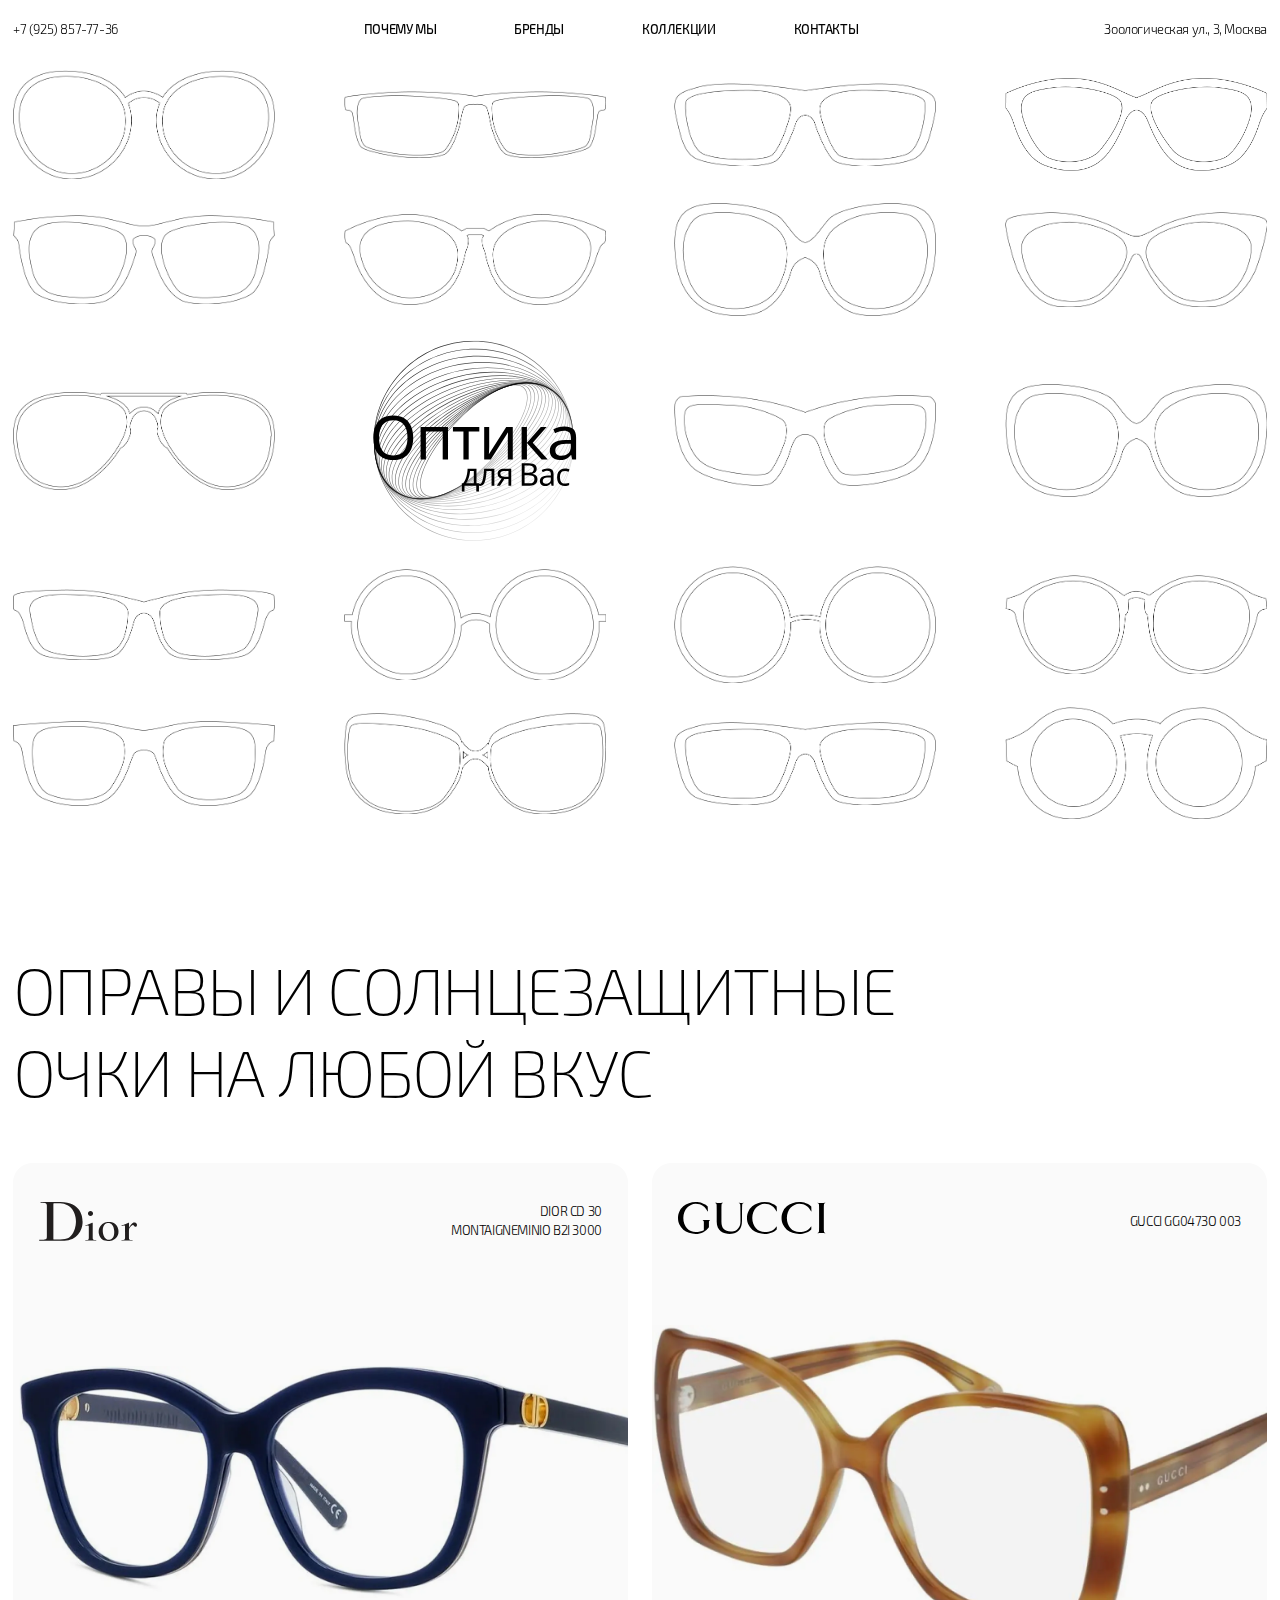
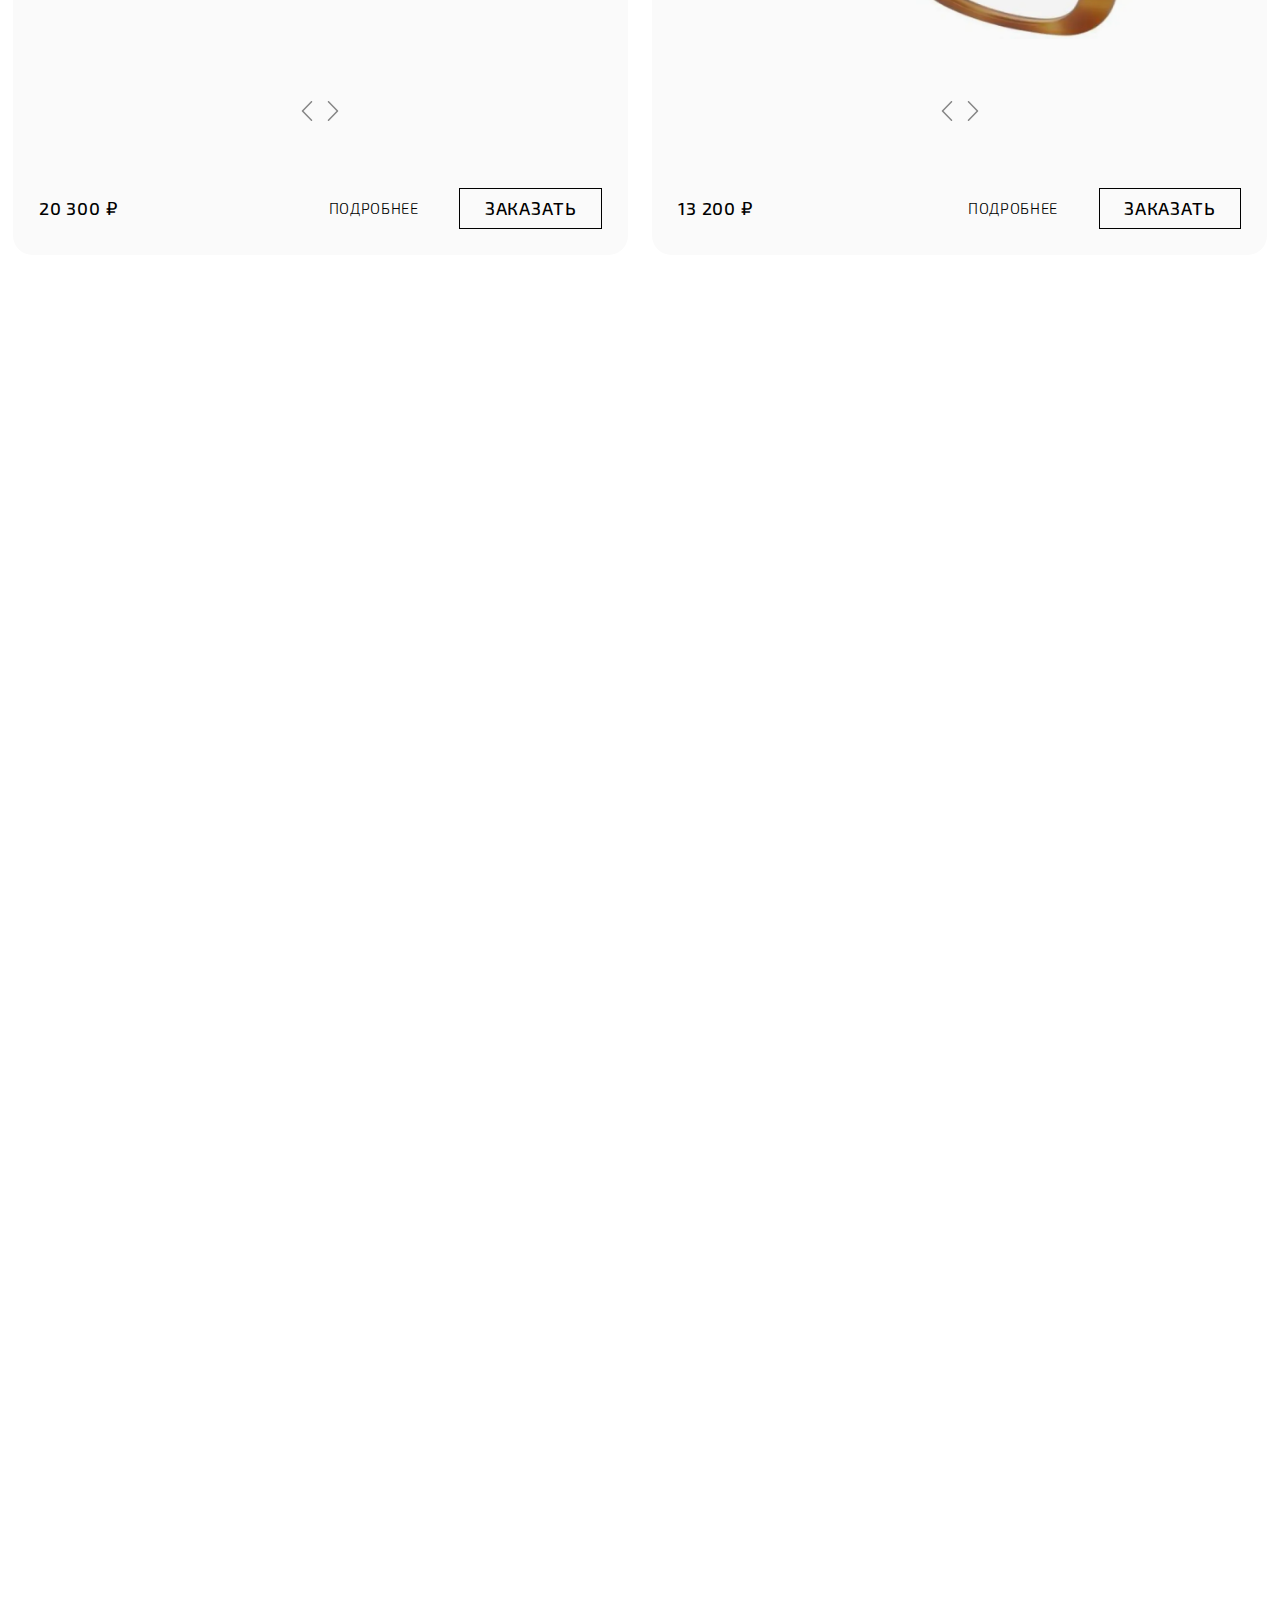
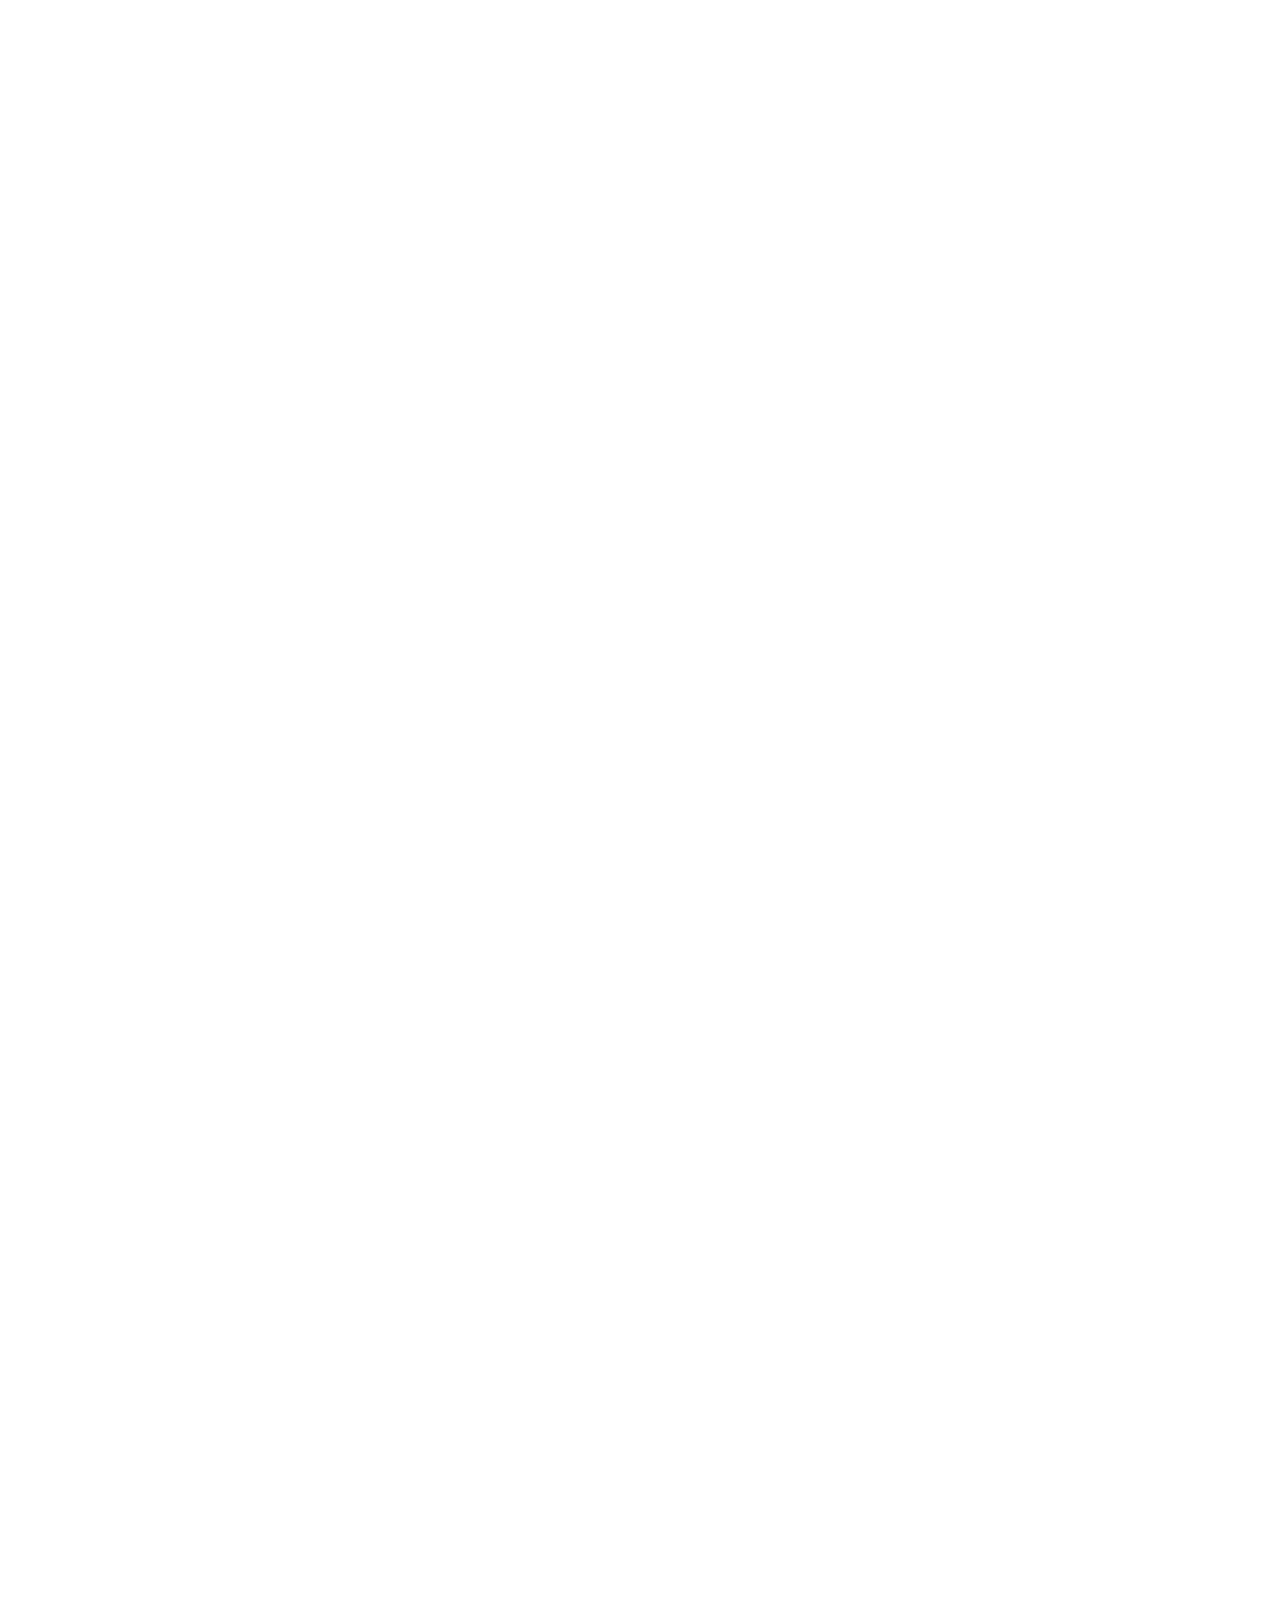
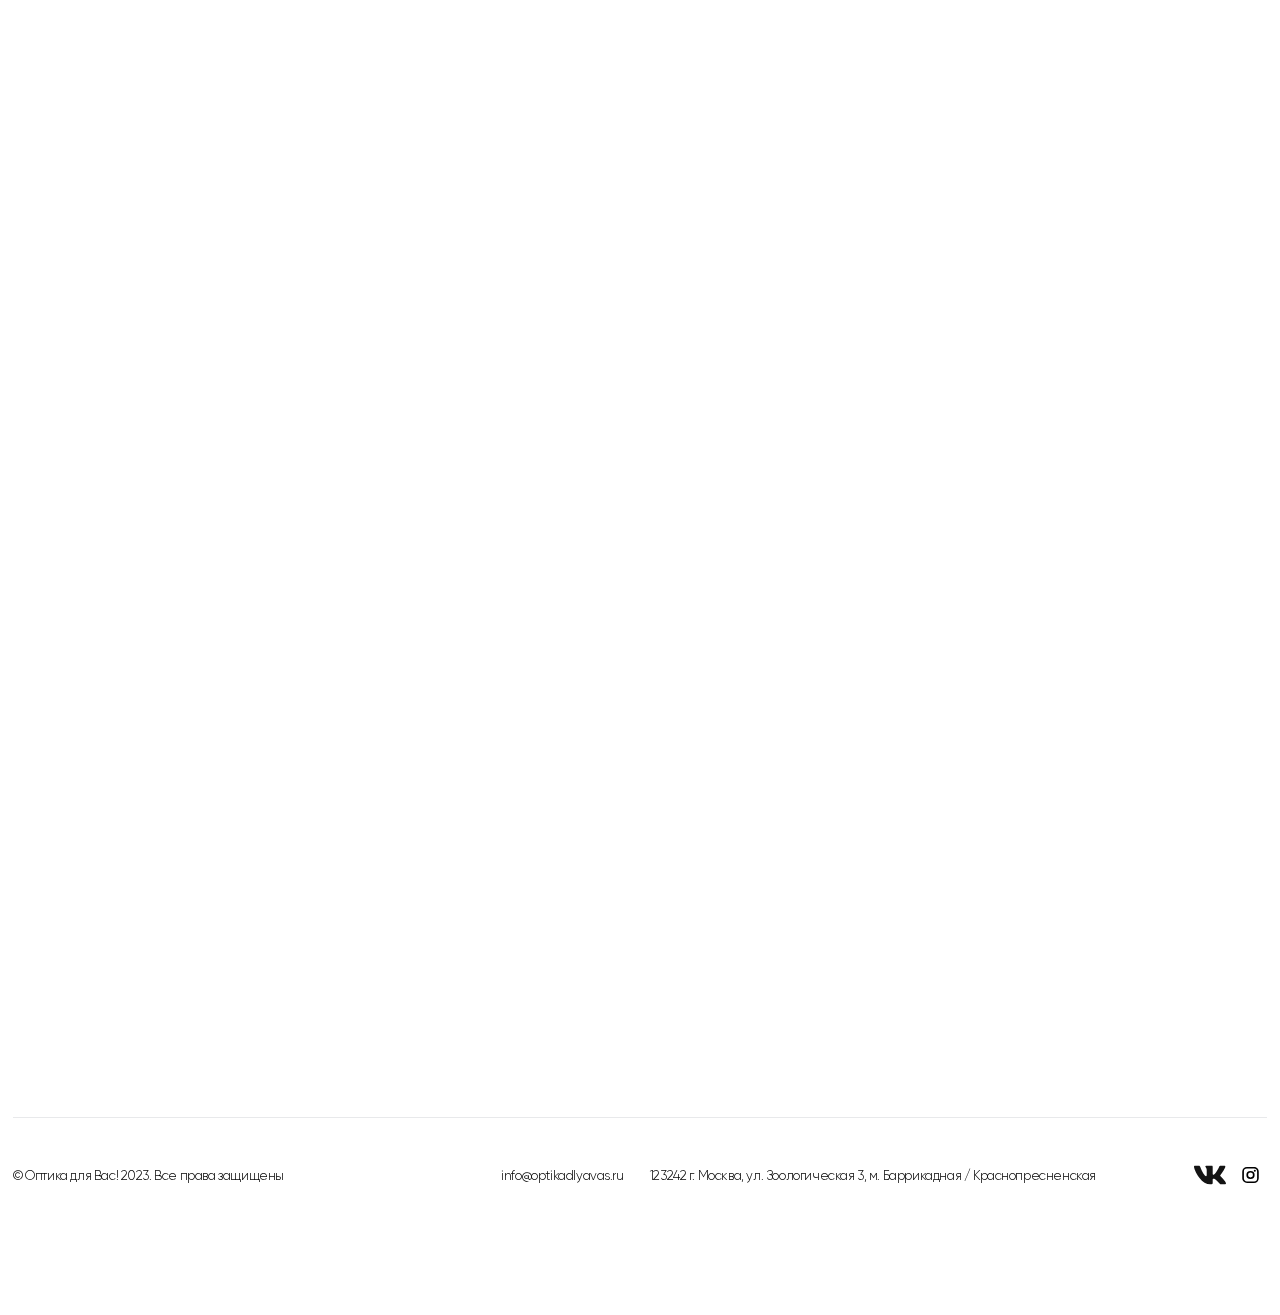
==== commit 31148441: "fixed bugs" ====
--- a/index.html
+++ b/index.html
@@ -207,7 +207,7 @@
                         </h2>
                     </div>
                     <div class="catalog__grid">
-                        <div class="catalog-card _big _animate">
+                        <div class="catalog-card  _animate">
     <div class="catalog-card__brand">
         <div class="catalog-card__brand-img">
             <img src="img/brand.svg" alt="">
@@ -292,7 +292,7 @@
 </div>
 
 
-                        <div class="catalog-card _big _animate">
+                        <div class="catalog-card  _animate">
     <div class="catalog-card__brand">
         <div class="catalog-card__brand-img">
             <img src="img/brand2.svg" alt="">
@@ -377,7 +377,7 @@
 </div>
 
 
-                        <div class="catalog-card  _animate">
+                        <div class="catalog-card _big _animate">
     <div class="catalog-card__brand">
         <div class="catalog-card__brand-img">
             <img src="img/brand3.svg" alt="">
@@ -465,7 +465,7 @@
 </div>
 
 
-                        <div class="catalog-card  _animate">
+                        <div class="catalog-card _small _animate">
     <div class="catalog-card__brand">
         <div class="catalog-card__brand-img">
             <img src="img/brand4.svg" alt="">
@@ -550,7 +550,177 @@
 </div>
 
 
-                        <div class="catalog-card  _animate">
+                        <div class="catalog-card _small _animate">
+    <div class="catalog-card__brand">
+        <div class="catalog-card__brand-img">
+            <img src="img/brand.svg" alt="">
+        </div>
+        <div class="catalog-card__brand-title">
+            <a href="" class="display16">Dior CD 30 <br>MONTAIGNEMINIO B2I 3000</a>
+        </div>
+    </div>
+    <div class="catalog-card__media">
+        <div class="swiper-container">
+            <div class="swiper-wrapper">
+                <div class="swiper-slide">
+                    <div class="catalog-card__img">
+                        <img src="img/catalog.webp" alt="">
+                    </div>
+                </div>
+                <div class="swiper-slide">
+                    <div class="catalog-card__img">
+                        <img src="img/catalog2.webp" alt="">
+                    </div>
+                </div>
+            </div>
+        </div>
+        <div class="catalog-card__media-nav">
+            <div class="swiper-button swiper-button-prev">
+                <svg width="24" height="24" viewBox="0 0 24 24" fill="none" xmlns="http://www.w3.org/2000/svg">
+                    <path d="M8.54642 12L17.0375 3.27302C17.3264 2.97614 17.3199 2.50131 17.023 2.21246C16.7261 1.9236 16.2513 1.93011 15.9625 2.22698L6.96246 11.477C6.67918 11.7681 6.67918 12.2319 6.96246 12.523L15.9625 21.773C16.2513 22.0699 16.7261 22.0764 17.023 21.7875C17.3199 21.4987 17.3264 21.0239 17.0375 20.727L8.54642 12Z" fill="#141414"/>
+                </svg>
+            </div>
+            <div class="swiper-button swiper-button-next">
+                <svg width="24" height="24" viewBox="0 0 24 24" fill="none" xmlns="http://www.w3.org/2000/svg">
+                    <path d="M15.4536 12L6.96246 3.27302C6.6736 2.97614 6.68011 2.50131 6.97698 2.21246C7.27386 1.9236 7.74869 1.93011 8.03754 2.22698L17.0375 11.477C17.3208 11.7681 17.3208 12.2319 17.0375 12.523L8.03754 21.773C7.74869 22.0699 7.27386 22.0764 6.97698 21.7875C6.68011 21.4987 6.6736 21.0239 6.96246 20.727L15.4536 12Z" fill="#141414"/>
+                </svg>
+            </div>
+        </div>
+        <div class="swiper-pagination"></div>
+    </div>
+    <div class="catalog-card__bottom">
+        <div class="catalog-card__price">
+            <span class="catalog-card__price-current">
+                20 300 ₽
+            </span>
+            
+        </div>
+        <div class="catalog-card__buttons">
+            <button class="_show-detail catalog-card__btn catalog-card__detail">
+                <span class="_view1">Подробнее</span>
+                <span class="_view2">...</span>
+            </button>
+            <button class="catalog-card__btn m-btn m-btn-outline">
+                <span>зАКАЗАТЬ</span>
+            </button>
+        </div>
+    </div>
+
+    <div class="catalog-card__info">
+        <button class="_close-detail catalog-card__info-close">
+            <img src="img/close.svg" alt="">
+        </button>
+        <div class="catalog-card__brand-img">
+            <img src="img/brand.svg" alt="">
+        </div>
+        <div class="catalog-card__info-wrap">
+            <div class="catalog-card__text">
+                <p>
+                    Неповторимость, очарование, женственность, шарм. Именно так можно сохраняющуюся с прошлого года тенденцию весенне-летней коллекции солнцезащитных очков от Dior. Ведь дополняющие оправу цветы – особый дар природы, а букеты из них — главное украшение для женщины. Можно сказать, что дизайнеры модного дома создали настоящие букеты цветов на оправах очков.
+                </p>
+                <p>
+                    В традиционной весенне-летней коллекции представлены оправы с принтованными, лепными и мозаичными цветами. В названии каждой линейки отражена идея новой линии солнцезащитных очков.
+                </p>
+            </div>
+            <div class="catalog-card__info-nav">
+                <button class="catalog-card__btn">
+                    <span>зАКАЗАТЬ</span>
+                </button>
+            </div>
+        </div>
+        <div class="catalog-card__brand-title">
+            <a href="" class="display16">Dior CD 30 <br>MONTAIGNEMINIO B2I 3000</a>
+        </div>
+    </div>
+</div>
+
+
+                        <div class="catalog-card _small _animate">
+    <div class="catalog-card__brand">
+        <div class="catalog-card__brand-img">
+            <img src="img/brand.svg" alt="">
+        </div>
+        <div class="catalog-card__brand-title">
+            <a href="" class="display16">Dior CD 30 <br>MONTAIGNEMINIO B2I 3000</a>
+        </div>
+    </div>
+    <div class="catalog-card__media">
+        <div class="swiper-container">
+            <div class="swiper-wrapper">
+                <div class="swiper-slide">
+                    <div class="catalog-card__img">
+                        <img src="img/catalog.webp" alt="">
+                    </div>
+                </div>
+                <div class="swiper-slide">
+                    <div class="catalog-card__img">
+                        <img src="img/catalog2.webp" alt="">
+                    </div>
+                </div>
+            </div>
+        </div>
+        <div class="catalog-card__media-nav">
+            <div class="swiper-button swiper-button-prev">
+                <svg width="24" height="24" viewBox="0 0 24 24" fill="none" xmlns="http://www.w3.org/2000/svg">
+                    <path d="M8.54642 12L17.0375 3.27302C17.3264 2.97614 17.3199 2.50131 17.023 2.21246C16.7261 1.9236 16.2513 1.93011 15.9625 2.22698L6.96246 11.477C6.67918 11.7681 6.67918 12.2319 6.96246 12.523L15.9625 21.773C16.2513 22.0699 16.7261 22.0764 17.023 21.7875C17.3199 21.4987 17.3264 21.0239 17.0375 20.727L8.54642 12Z" fill="#141414"/>
+                </svg>
+            </div>
+            <div class="swiper-button swiper-button-next">
+                <svg width="24" height="24" viewBox="0 0 24 24" fill="none" xmlns="http://www.w3.org/2000/svg">
+                    <path d="M15.4536 12L6.96246 3.27302C6.6736 2.97614 6.68011 2.50131 6.97698 2.21246C7.27386 1.9236 7.74869 1.93011 8.03754 2.22698L17.0375 11.477C17.3208 11.7681 17.3208 12.2319 17.0375 12.523L8.03754 21.773C7.74869 22.0699 7.27386 22.0764 6.97698 21.7875C6.68011 21.4987 6.6736 21.0239 6.96246 20.727L15.4536 12Z" fill="#141414"/>
+                </svg>
+            </div>
+        </div>
+        <div class="swiper-pagination"></div>
+    </div>
+    <div class="catalog-card__bottom">
+        <div class="catalog-card__price">
+            <span class="catalog-card__price-current">
+                20 300 ₽
+            </span>
+            
+        </div>
+        <div class="catalog-card__buttons">
+            <button class="_show-detail catalog-card__btn catalog-card__detail">
+                <span class="_view1">Подробнее</span>
+                <span class="_view2">...</span>
+            </button>
+            <button class="catalog-card__btn m-btn m-btn-outline">
+                <span>зАКАЗАТЬ</span>
+            </button>
+        </div>
+    </div>
+
+    <div class="catalog-card__info">
+        <button class="_close-detail catalog-card__info-close">
+            <img src="img/close.svg" alt="">
+        </button>
+        <div class="catalog-card__brand-img">
+            <img src="img/brand.svg" alt="">
+        </div>
+        <div class="catalog-card__info-wrap">
+            <div class="catalog-card__text">
+                <p>
+                    Неповторимость, очарование, женственность, шарм. Именно так можно сохраняющуюся с прошлого года тенденцию весенне-летней коллекции солнцезащитных очков от Dior. Ведь дополняющие оправу цветы – особый дар природы, а букеты из них — главное украшение для женщины. Можно сказать, что дизайнеры модного дома создали настоящие букеты цветов на оправах очков.
+                </p>
+                <p>
+                    В традиционной весенне-летней коллекции представлены оправы с принтованными, лепными и мозаичными цветами. В названии каждой линейки отражена идея новой линии солнцезащитных очков.
+                </p>
+            </div>
+            <div class="catalog-card__info-nav">
+                <button class="catalog-card__btn">
+                    <span>зАКАЗАТЬ</span>
+                </button>
+            </div>
+        </div>
+        <div class="catalog-card__brand-title">
+            <a href="" class="display16">Dior CD 30 <br>MONTAIGNEMINIO B2I 3000</a>
+        </div>
+    </div>
+</div>
+
+
+                        <div class="catalog-card _small _animate">
     <div class="catalog-card__brand">
         <div class="catalog-card__brand-img">
             <img src="img/brand.svg" alt="">
--- a/css/style.min.css
+++ b/css/style.min.css
@@ -1,2 +1,2 @@
-@font-face{font-family:Gilroy;src:url(../fonts/Gilroy-Light.ttf) format("ttf"),url(../fonts/Gilroy-Light.woff2) format("woff2"),url(../fonts/Gilroy-Light.woff) format("woff"),url(../fonts/Gilroy-Light.eot) format("eot");font-weight:300;font-style:normal;font-display:swap}@font-face{font-family:Gilroy;src:url(../fonts/Gilroy-Regular.ttf) format("ttf"),url(../fonts/Gilroy-Regular.woff2) format("woff2"),url(../fonts/Gilroy-Regular.woff) format("woff"),url(../fonts/Gilroy-Regular.eot) format("eot");font-weight:400;font-style:normal;font-display:swap}@font-face{font-family:Exo2;src:url(../fonts/Exo2-ExtraLight.ttf) format("ttf"),url(../fonts/Exo2-ExtraLight.woff2) format("woff2"),url(../fonts/Exo2-ExtraLight.woff) format("woff"),url(../fonts/Exo2-ExtraLight.eot) format("eot");font-weight:200;font-style:normal;font-display:swap}@font-face{font-family:Exo2;src:url(../fonts/Exo2-Light.ttf) format("ttf"),url(../fonts/Exo2-Light.woff2) format("woff2"),url(../fonts/Exo2-Light.woff) format("woff"),url(../fonts/Exo2-Light.eot) format("eot");font-weight:300;font-style:normal;font-display:swap}@font-face{font-family:Exo2;src:url(../fonts/Exo2-Regular.ttf) format("ttf"),url(../fonts/Exo2-Regular.woff2) format("woff2"),url(../fonts/Exo2-Regular.woff) format("woff"),url(../fonts/Exo2-Regular.eot) format("eot");font-weight:400;font-style:normal;font-display:swap}@font-face{font-family:Exo2;src:url(../fonts/Exo2-Medium.ttf) format("ttf"),url(../fonts/Exo2-Medium.woff2) format("woff2"),url(../fonts/Exo2-Medium.woff) format("woff"),url(../fonts/Exo2-Medium.eot) format("eot");font-weight:500;font-style:normal;font-display:swap}*,::after,::before{margin:0;padding:0;-webkit-box-sizing:border-box;box-sizing:border-box;-webkit-font-smoothing:antialiased!important;-webkit-tap-highlight-color:transparent;outline:0!important}h1,h2,h3,h4,h5,h6{font-weight:400;font-size:1em}a,body,div,form,h1,h2,h3,h4,h5,li,p,ul{margin:0;padding:0;border:0;text-decoration:none;line-height:1}button,input,textarea{outline:0!important;-webkit-transition:.125s;-o-transition:.125s;transition:.125s;font-family:inherit}input:active,input[type=checkbox]:focus,input[type=file]:focus,input[type=radio]:focus,input[type=text]:focus{outline:0!important}::-webkit-input-placeholder{color:#222}::-moz-placeholder{color:#222}:-moz-placeholder{color:#222}:-ms-input-placeholder{color:#222}input::-webkit-inner-spin-button,input::-webkit-outer-spin-button{-webkit-appearance:none;margin:0}input[type=number]{-moz-appearance:textfield}svg{-ms-flex-negative:0;flex-shrink:0}path,svg{-webkit-transition:.125s;-o-transition:.125s;transition:.125s}a{color:inherit;text-decoration:none;-webkit-transition:125ms;-o-transition:125ms;transition:125ms}a:focus,a:hover{text-decoration:none!important}li,ul{margin:0;padding:0;list-style:none}i{line-height:100%}fieldset{min-width:0;padding:0;margin:0;border:0}button{cursor:pointer;border:none;outline:0;-webkit-box-sizing:border-box;box-sizing:border-box;-webkit-transition:125ms;-o-transition:125ms;transition:125ms;background-color:inherit;font-size:1em}.swiper-button-next,.swiper-button-prev{z-index:2}.swiper-button-next::after,.swiper-button-prev::after{display:none}html{height:100%;scroll-behavior:smooth;width:100%;font-size:min(100vw,1572px)}.wrapper{min-height:100vh;display:-webkit-box;display:-ms-flexbox;display:flex;-webkit-box-orient:vertical;-webkit-box-direction:normal;-ms-flex-direction:column;flex-direction:column;-ms-flex-negative:0;flex-shrink:0}.content{-webkit-box-flex:1;-ms-flex-positive:1;flex-grow:1;display:-webkit-box;display:-ms-flexbox;display:flex;-webkit-box-orient:vertical;-webkit-box-direction:normal;-ms-flex-direction:column;flex-direction:column}.page{width:calc(100vw - (100vw - 100%));overflow-x:hidden;font-family:Gilroy,sans-serif;font-weight:400;color:#000;font-size:1.01781%;padding-top:4.5em}.page.fixed-body{overflow-y:hidden}.container{max-width:1572px;width:100%;margin:0 auto;padding:0 1em}a:hover{color:#0075ff}@media screen and (max-width:992px){.page{font-size:2.2%;padding-top:3.75em}.container{padding:0 1.25em}}@media screen and (max-width:576px){.page{font-size:4.27%}}.display1,.display2,.display3,.display4,.display5,.display6{font-family:Exo2,sans-serif;font-weight:200;line-height:125%}.display1{font-size:7.5em;letter-spacing:-.017em}.display2{font-size:5em;letter-spacing:-.025em}.display3{font-size:4em;letter-spacing:-.03125em}.display4{font-weight:300;font-size:2em}.display5{font-weight:500;font-size:1.625em}.display6{font-weight:500;font-size:1.25em}.display16{font-family:Exo2,sans-serif;font-size:1em;line-height:150%;font-weight:300;letter-spacing:-.03125em}@media screen and (max-width:992px){.display2,.display3{font-size:2em}}.m-btn{display:-webkit-box;display:-ms-flexbox;display:flex;-webkit-box-align:center;-ms-flex-align:center;align-items:center;-webkit-box-pack:center;-ms-flex-pack:center;justify-content:center;-webkit-transition:.225s ease-out;-o-transition:.225s ease-out;transition:.225s ease-out;padding:0;font-size:1em}.m-btn:focus{-webkit-box-shadow:none;box-shadow:none}.m-btn-outline{border:1px solid #000;color:#000;font-family:Exo2,sans-serif}.m-btn-outline:hover{background-color:#000;color:#fff}.fg{position:relative;margin:0}.fg input,.fg textarea{height:3.89em;font-size:1.125em;line-height:120%;border:none;border-bottom:1px solid rgba(0,0,0,.1);padding:0;width:100%;background-color:transparent;color:#000}.fg input::-webkit-input-placeholder,.fg textarea::-webkit-input-placeholder{color:#000}.fg input::-moz-placeholder,.fg textarea::-moz-placeholder{color:#000}.fg input:-ms-input-placeholder,.fg textarea:-ms-input-placeholder{color:#000}.fg input::-ms-input-placeholder,.fg textarea::-ms-input-placeholder{color:#000}.fg input::placeholder,.fg textarea::placeholder{color:#000}.fg input.input-active+label,.fg input:focus+label,.fg textarea.input-active+label,.fg textarea:focus+label{font-size:.75em;line-height:167%;top:-.42em}.fg textarea{height:10em;resize:none;padding-top:1.22em;padding-bottom:1.22em}.fg label{position:absolute;left:0;top:1.22em;-webkit-transition:.3s;-o-transition:.3s;transition:.3s;font-size:1.125em;line-height:144%;width:100%;color:rgba(0,0,0,.5);pointer-events:none}.fg label span{color:#000}.fg__error,.fg__hint{position:absolute;font-size:.75em;line-height:167%;top:-.42em;right:0;pointer-events:none}.fg__error{color:#fe6645;opacity:0;-webkit-transition:.3s;-o-transition:.3s;transition:.3s}.fg__hint{color:#0075ff}.fg._error .fg__hint{opacity:0}.fg._error .fg__error{opacity:1}.fg._error input,.fg._error textarea{border-color:#fe6645}.fg._error label{color:#fe6645}.fg._error label span{color:inherit}.m-check{position:relative}.m-check input{position:absolute;opacity:0;width:100%;height:100%;left:0;top:0;z-index:2;cursor:pointer}.m-check input:checked+label::before{border-color:#000;background-color:#000;background-image:url(../img/check.svg)}.m-check label{padding-left:1.75em;position:relative;min-height:1.5em;font-size:1em;line-height:150%;cursor:pointer;display:block}.m-check label:before{content:'';position:absolute;z-index:1;border:1px solid #a9aeb2;border-radius:.25em;background-size:1.125em;background-position:center;background-repeat:no-repeat;width:1.25em;height:1.25em;left:0;top:0;-webkit-transition:.1s;-o-transition:.1s;transition:.1s}.m-check a{position:relative;z-index:2;text-decoration:underline;white-space:nowrap}._animate{opacity:0;-webkit-transition:1.7s;-o-transition:1.7s;transition:1.7s}._animate._animated{opacity:1}.breadcrumbs{margin-top:60px}.breadcrumbs__item{font-size:16px;line-height:110%;position:relative;font-weight:400;display:inline}.breadcrumbs__item:last-child{font-weight:600}.breadcrumbs__item:not(:first-child){margin-left:24px}.breadcrumbs__item:not(:first-child):before{content:'';position:absolute;z-index:1;width:3.51px;height:3.51px;background-color:#0075ff;border-radius:1px;-webkit-transform:rotate(-45deg);-ms-transform:rotate(-45deg);transform:rotate(-45deg);top:7px;right:100%;margin-right:10px}.modal{position:fixed;left:0;top:0;width:100%;height:100vh;overflow-y:auto;display:-webkit-box;display:-ms-flexbox;display:flex;-webkit-box-align:center;-ms-flex-align:center;align-items:center;-webkit-box-pack:center;-ms-flex-pack:center;justify-content:center;z-index:80;opacity:0;pointer-events:none}.modal__bg{background:rgba(0,0,0,.66);position:fixed;width:100%;height:100vh;top:0;left:0;display:none;z-index:2}.modal--active{opacity:1;pointer-events:unset}.modal--active .modal__bg{display:block}.modal__dialog{background:#fafafa;border-radius:1.5em;width:79.25em;max-width:calc(100% - 1.25em);overflow-y:auto;max-height:100vh;padding:4em;position:relative;z-index:3}.modal__close{position:absolute;right:1.5em;top:1.5em;width:2em}.modal__close img{width:100%}.modal__title{font-weight:200;font-family:Exo2,sans-serif;font-size:2.5em;line-height:150%;letter-spacing:-.05em}.modal__title span{font-weight:400}.modal__form{margin-top:3em}.modal__form-grid{display:grid;grid-template-columns:1fr 1fr;gap:3em 1.87em}.modal__form ._full{grid-column:1/-1}.modal__nav{display:-webkit-box;display:-ms-flexbox;display:flex;-webkit-box-pack:center;-ms-flex-pack:center;justify-content:center;margin-top:2.5em}.modal__hint{margin-top:2em;font-weight:300;font-size:1.25em;line-height:150%;letter-spacing:-.04em}.thank-modal .modal__dialog{width:38em}.thank-modal .contacts-thanks{width:100%;max-width:100%;margin:0}@media screen and (max-width:992px){.fg textarea{height:13.33em}.modal__dialog{border-radius:0;height:100vh;max-width:100%;width:100%;padding:3em 1em}.modal__close{top:1em;right:1em}.modal__title{font-size:1.5em}.modal__title span{display:block}}@media screen and (max-width:576px){.modal__form-grid{grid-template-columns:100%;gap:1.5em}.modal__hint{font-size:1em}}.header{padding:1.5em 0;z-index:20;top:0;width:100%;position:fixed;-webkit-transition:.3s;-o-transition:.3s;transition:.3s}.header._fix{background:rgba(255,255,255,.9);-webkit-box-shadow:0 .25em 1em rgba(0,51,153,.04),0 .125em .125em rgba(0,51,153,.08);box-shadow:0 .25em 1em rgba(0,51,153,.04),0 .125em .125em rgba(0,51,153,.08);-webkit-backdrop-filter:blur(3.125em);backdrop-filter:blur(3.125em)}.header__inner{display:-webkit-box;display:-ms-flexbox;display:flex;-webkit-box-align:center;-ms-flex-align:center;align-items:center;-webkit-box-pack:justify;-ms-flex-pack:justify;justify-content:space-between}.header__info{display:none}.nav{display:-webkit-box;display:-ms-flexbox;display:flex;-webkit-box-align:center;-ms-flex-align:center;align-items:center}.nav__link{font-weight:500;text-transform:uppercase}.nav__link:not(:last-child){margin-right:6em}.burger{display:none}.header2{padding:1.5em 0;margin-top:-4.5em}.header2__logo{width:12.75em;display:block}.header2__logo img{width:100%}@media screen and (max-width:992px){.header{padding:1em 0}.header__address{display:none}.header__mob{position:absolute;top:3.75em;left:0;width:100%;height:calc(100vh - 3.75em);background-color:#fff;padding:1.875em 1.25em 3.5em;display:-webkit-box;display:-ms-flexbox;display:flex;-webkit-box-orient:vertical;-webkit-box-direction:normal;-ms-flex-direction:column;flex-direction:column;opacity:0;pointer-events:none;-webkit-transition:.3s;-o-transition:.3s;transition:.3s;overflow-y:auto;overflow-x:hidden}.header__info{display:block;margin-top:auto;padding-top:2em}.header__info .footer__socials{margin-top:2em}.header._open .header__mob{opacity:1;pointer-events:unset}.header._open .burger{background-image:url(../img/burger2.svg)}.nav{-webkit-box-orient:vertical;-webkit-box-direction:normal;-ms-flex-direction:column;flex-direction:column}.nav__link{font-weight:500;font-size:1.5em;margin:0 auto 2em 0!important}.burger{display:-webkit-box;display:-ms-flexbox;display:flex;width:2em;height:2em;background-image:url(../img/burger.svg);background-size:100% auto;background-repeat:no-repeat;background-position:center}.header2{margin-top:-3.75em;padding:.5em 0}.header2__logo{width:8em}}.footer__inner{padding:3.125em 0 9.25em;border-top:1px solid rgba(226,227,230,.8);display:-webkit-box;display:-ms-flexbox;display:flex;-webkit-box-align:center;-ms-flex-align:center;align-items:center;-webkit-box-pack:end;-ms-flex-pack:end;justify-content:flex-end}.footer__address,.footer__c,.footer__mail{font-size:1em;line-height:150%;font-weight:300;letter-spacing:-.03125em}.footer__c{margin-right:auto}.footer__info{margin-right:7.5em;display:-webkit-box;display:-ms-flexbox;display:flex;-webkit-box-align:center;-ms-flex-align:center;align-items:center}.footer__address{margin-left:2em}.footer__socials{display:-webkit-box;display:-ms-flexbox;display:flex;-webkit-box-align:center;-ms-flex-align:center;align-items:center}.footer__socials-item{width:2.5em}.footer__socials-item:not(:last-child){margin-right:.625em}.footer__socials-item img{max-width:100%;-webkit-transition:.3s;-o-transition:.3s;transition:.3s}.footer__socials-item:hover{-webkit-transform:translateY(-.45em);-ms-transform:translateY(-.45em);transform:translateY(-.45em)}@media screen and (max-width:992px){.footer__inner{border:none;padding:0 0 3.125em;display:grid;grid-template-columns:100%;gap:2em}.footer__info{margin-right:0;display:block}.footer__address{margin:1em 0 0}}.glasses{padding:.875em 0 5em}.glasses__grid{display:grid;grid-template-columns:repeat(4,calc(25% - 5.25em * 3 / 4));gap:1.875em 5.25em}.glass-card{display:-webkit-box;display:-ms-flexbox;display:flex;-webkit-box-align:center;-ms-flex-align:center;align-items:center;-webkit-box-pack:center;-ms-flex-pack:center;justify-content:center}.glass-card__images{display:-webkit-box;display:-ms-flexbox;display:flex;-webkit-box-align:center;-ms-flex-align:center;align-items:center;-webkit-box-pack:center;-ms-flex-pack:center;justify-content:center;width:100%;position:relative}.glass-card img{max-width:100%;max-height:100%;-webkit-transition:.3s;-o-transition:.3s;transition:.3s}.glass-card ._view2{opacity:0;position:absolute;top:50%;left:50%;-webkit-transform:translate(-50%,-50%);-ms-transform:translate(-50%,-50%);transform:translate(-50%,-50%)}.glass-card:hover ._view1{opacity:0}.glass-card:hover ._view2{opacity:1}.catalog{padding:5em 0 1.875em}.catalog__top{max-width:68.75em}.catalog__grid{margin-top:2em;display:-webkit-box;display:-ms-flexbox;display:flex;-ms-flex-wrap:wrap;flex-wrap:wrap;width:calc(100% + 1.875em)}.catalog__nav{background:#fafafa;border-radius:1.5em;padding:1.875em;margin-top:1.25em;display:-webkit-box;display:-ms-flexbox;display:flex;-webkit-box-align:center;-ms-flex-align:center;align-items:center;-webkit-box-pack:center;-ms-flex-pack:center;justify-content:center}.catalog__btn{height:3.125em;padding:0 1.875em;font-weight:500;font-family:Exo2,sans-serif;text-transform:uppercase}.catalog__btn span{font-size:1.125em;letter-spacing:.055em}.catalog-card{padding:3em 2em 2em;background:#fafafa;border-radius:1.5em;margin:1.875em 1.875em 0 0;width:calc(100% / 3 - 1.875em);position:relative}@media screen and (min-width:993px){.catalog-card._big{width:calc(50% - 1.875em)}.catalog-card._small{width:calc(34% - 1.875em)}.catalog-card._small .catalog-card__detail ._view1{display:none}.catalog-card._small .catalog-card__detail ._view2{display:unset}.catalog-card:not(._big) .catalog-card__btn{padding:0 1.25em;margin-left:0}.catalog-card:not(._big) .catalog-card__btn span{font-size:1.125em}}.catalog-card._open .catalog-card__info{opacity:1;pointer-events:unset}.catalog-card._open .swiper-pagination{opacity:0}.catalog-card__brand{display:-webkit-box;display:-ms-flexbox;display:flex;-webkit-box-align:center;-ms-flex-align:center;align-items:center;-webkit-box-pack:justify;-ms-flex-pack:justify;justify-content:space-between}.catalog-card__brand-img{height:3em;background:#fafafa}.catalog-card__brand-img img{max-height:100%;max-width:100%;mix-blend-mode:multiply}.catalog-card__brand-title{text-transform:uppercase;text-align:right;max-width:11.875em}.catalog-card__brand-title a:hover{color:#676f7b}.catalog-card__media{height:37em;width:calc(100% + 4em);margin-left:-2em;padding:2em 0;position:relative}.catalog-card__media-nav{position:absolute;bottom:0;left:0;width:100%;display:-webkit-box;display:-ms-flexbox;display:flex;-webkit-box-align:center;-ms-flex-align:center;align-items:center;-webkit-box-pack:center;-ms-flex-pack:center;justify-content:center}.catalog-card .swiper-container{overflow:hidden;width:100%;height:100%}.catalog-card .swiper-slide,.catalog-card .swiper-wrapper{height:100%}.catalog-card .swiper-button{position:static;margin:0 .25em;width:1.5em;height:auto;-webkit-transition:.3s;-o-transition:.3s;transition:.3s;opacity:.5}.catalog-card .swiper-button img{width:100%}.catalog-card .swiper-button:hover{-webkit-transform:scale(1.5);-ms-transform:scale(1.5);transform:scale(1.5);opacity:1}.catalog-card .swiper-pagination{display:none}.catalog-card__img{display:-webkit-box;display:-ms-flexbox;display:flex;-webkit-box-align:center;-ms-flex-align:center;align-items:center;-webkit-box-pack:center;-ms-flex-pack:center;justify-content:center;background:#fafafa;height:100%;width:100%}.catalog-card__img img{display:block;max-width:100%;max-height:100%;mix-blend-mode:multiply}.catalog-card__bottom{display:-webkit-box;display:-ms-flexbox;display:flex;-webkit-box-align:center;-ms-flex-align:center;align-items:center;-webkit-box-pack:justify;-ms-flex-pack:justify;justify-content:space-between;margin-top:5em}.catalog-card__price{font-weight:500;font-family:Exo2,sans-serif;position:relative}.catalog-card__price-current{font-size:1.375em;letter-spacing:.045em}.catalog-card__price-sale{position:absolute;left:0;bottom:100%;letter-spacing:.0625em;-webkit-text-decoration-line:line-through;text-decoration-line:line-through;font-size:1em;line-height:187.5%;color:#e53935}.catalog-card__buttons{display:-webkit-box;display:-ms-flexbox;display:flex;-webkit-box-align:center;-ms-flex-align:center;align-items:center}.catalog-card__btn{padding:0 1.875em;height:3.125em;text-transform:uppercase;font-family:Exo2,sans-serif;font-weight:500;margin-left:1.25em}.catalog-card__btn span{font-size:1.375em;letter-spacing:.045em}.catalog-card__detail{font-weight:300;color:#000}.catalog-card__detail span{font-size:1.125em}.catalog-card__detail ._view2{display:none}.catalog-card__detail:hover{color:#676f7b}.catalog-card__info{-webkit-transition:.3s;-o-transition:.3s;transition:.3s;opacity:0;pointer-events:none;position:absolute;top:0;left:0;width:100%;height:100%;background-color:inherit;z-index:2;display:-webkit-box;display:-ms-flexbox;display:flex;-webkit-box-orient:vertical;-webkit-box-direction:normal;-ms-flex-direction:column;flex-direction:column;-webkit-box-align:center;-ms-flex-align:center;align-items:center;-webkit-box-pack:justify;-ms-flex-pack:justify;justify-content:space-between;padding:3em}.catalog-card__info .catalog-card__brand-img{-ms-flex-negative:0;flex-shrink:0}.catalog-card__info .catalog-card__brand-title{max-width:100%;width:100%;text-align:left}.catalog-card__info .catalog-card__brand-title br{display:none}.catalog-card__info-wrap{max-height:calc(100% - 6em);padding:2em 0;width:100%;position:relative;overflow:hidden}.catalog-card__info-wrap:after,.catalog-card__info-wrap:before{content:'';position:absolute;left:50%;-webkit-transform:translateX(-50%);-ms-transform:translateX(-50%);transform:translateX(-50%);height:1px;width:100%;max-width:21.875em;background:#2a3640;opacity:.33}.catalog-card__info-wrap:before{top:0}.catalog-card__info-wrap:after{bottom:0}.catalog-card__info-nav{margin-top:1.5em;display:-webkit-box;display:-ms-flexbox;display:flex;-webkit-box-pack:center;-ms-flex-pack:center;justify-content:center}.catalog-card__info-nav .catalog-card__btn{margin:0;height:3.75em;width:15.625em;max-width:100%;padding:0}.catalog-card__info-close{position:absolute;top:3em;right:2em;width:1.5em;height:1.5em}.catalog-card__info-close:hover{-webkit-transform:scale(1.3);-ms-transform:scale(1.3);transform:scale(1.3)}.catalog-card__info-close img{width:100%;-webkit-transition:.3s;-o-transition:.3s;transition:.3s}.catalog-card__text{text-align:center;display:grid;grid-template-columns:100%;gap:1.5em;padding:0 2em}.catalog-card__text p{font-size:.9375em;line-height:160%;letter-spacing:-.053em}.brands{padding:1.875em 0 3em}.brands__grid{display:grid;grid-template-columns:repeat(8,calc(12.5% - ((.9375em * 7)/ 8)));gap:.9375em}.brand-card{background:#fafafa;border-radius:1.5em}.brand-card__img{padding-bottom:100%;position:relative;background-color:inherit;border-radius:inherit}.brand-card__img img{mix-blend-mode:multiply;position:absolute;top:50%;left:50%;-webkit-transform:translate(-50%,-50%);-ms-transform:translate(-50%,-50%);transform:translate(-50%,-50%);max-width:calc(100% - 1.875em);max-height:calc(100% - 1.875em)}.why{padding:3em 0 5em}.why__top{display:-webkit-box;display:-ms-flexbox;display:flex;-webkit-box-align:center;-ms-flex-align:center;align-items:center;-webkit-box-pack:justify;-ms-flex-pack:justify;justify-content:space-between}.why__top-left{max-width:39em}.why__top-right{max-width:47.0625em}.why__desc{font-size:1.5em;line-height:150%;font-weight:300;letter-spacing:-.042em}.why__grid{margin-top:6em;display:grid;grid-template-columns:repeat(3,calc(100% / 3 - 2em));gap:3em}.why-card{max-width:23.4375em}.why-card__img{height:9.25em;display:-webkit-box;display:-ms-flexbox;display:flex;-webkit-box-align:end;-ms-flex-align:end;align-items:flex-end}.why-card__img img{max-width:100%;max-height:100%}.why-card__title{margin-top:1.875em}.why-card__title .display4{text-transform:uppercase}.why-card__desc{margin-top:1em;font-weight:300;font-size:1.25em;line-height:150%}.why-card__desc *{letter-spacing:.04em;line-height:inherit}.contacts{padding:5em 0 4em}.contacts__grid{display:grid;grid-template-columns:repeat(2,calc(50% - .9375em));gap:1.5em 1.875em}.contacts .display3{max-width:9em}.contacts__form-grid{margin-top:.625em;display:grid;grid-template-columns:1fr 1fr;gap:1.875em}.contacts__form ._full{grid-column:1/-1}.contacts__check{margin-top:1.875em;max-width:41.75em}.contacts__nav{margin-top:2.5em;display:-webkit-box;display:-ms-flexbox;display:flex}.contacts__btn{padding:0 1.875em;height:3.75em;font-weight:500;text-transform:uppercase}.contacts__btn:hover path{fill:#fff}.contacts__btn span{font-size:1.375em}.contacts__btn svg{width:1.5em;height:auto;margin-left:.5em}.contacts__btn ._view2{display:none}.map{min-height:100%;height:50em;border-radius:1.5em;overflow:hidden}.contacts-thanks{max-width:30em;margin:6.5em auto 0;display:-webkit-box;display:-ms-flexbox;display:flex;-webkit-box-orient:vertical;-webkit-box-direction:normal;-ms-flex-direction:column;flex-direction:column;-webkit-box-align:center;-ms-flex-align:center;align-items:center;text-align:center}.contacts-thanks__desc{margin-top:1.875em}.contacts-thanks__desc p{font-size:1.5em;line-height:125%;letter-spacing:-.0416em}.contacts-thanks__btn{padding:0 1.875em;height:3.75em;margin-top:2.5em;font-weight:500}.contacts-thanks__btn span{font-size:1.375em;letter-spacing:.045em}@media screen and (max-width:992px){.glasses{padding:.625em 0 2em}.glasses__grid{grid-template-columns:repeat(3,calc(33.33% - 1em));gap:1.5em}.glasses ._hide-tablet{display:none}.catalog{padding:2em 0}.catalog__grid{width:calc(100% + 1em)}.catalog__nav{margin-top:1.5em;background-color:transparent;padding:0}.catalog__btn{width:20.625em;padding:0;max-width:100%}.catalog-card{padding:1.5em .75em .75em;width:calc(50% - 1em);margin:1em 1em 0 0}.catalog-card__brand-img{height:1.5em}.catalog-card__media{height:18.75em;padding:2.5em 0;width:calc(100% + 3em);margin-left:-1.5em}.catalog-card__media-nav{display:none}.catalog-card .swiper-pagination{bottom:0;display:-webkit-box;display:-ms-flexbox;display:flex;-webkit-box-pack:center;-ms-flex-pack:center;justify-content:center}.catalog-card .swiper-pagination-bullet{background:#f2f2f2;opacity:1;width:.5em;height:.5em;margin:0 .25em!important;z-index:1}.catalog-card .swiper-pagination-bullet-active{background:#676f7b}.catalog-card__img{-webkit-box-align:end;-ms-flex-align:end;align-items:flex-end}.catalog-card__bottom{-webkit-box-orient:vertical;-webkit-box-direction:normal;-ms-flex-direction:column;flex-direction:column;margin-top:2.75em}.catalog-card__price-current{font-size:1.5em;line-height:125%}.catalog-card__buttons{margin-top:1.375em;-webkit-box-orient:vertical;-webkit-box-direction:reverse;-ms-flex-direction:column-reverse;flex-direction:column-reverse;-webkit-box-align:center;-ms-flex-align:center;align-items:center}.catalog-card__btn{margin:0}.catalog-card__btn span{font-size:1.125em}.catalog-card__detail span{font-size:.875em}.catalog-card__info{padding:1.5em .75em .75em}.catalog-card__info-close{top:.75em;right:.75em}.catalog-card__info-wrap{padding:1em 0;max-height:calc(100% - 4em)}.catalog-card__info-nav{margin-top:1em}.catalog-card__info-nav .catalog-card__btn{height:3.125em}.catalog-card__text{padding:0;gap:1em}.catalog-card__text p{font-size:.75em}.brands{padding:2em 0}.brands__grid{grid-template-columns:repeat(4,calc(25% - ((.9375em * 3)/ 4)))}.why{padding:2em 0}.why__top{display:grid;grid-template-columns:100%;gap:1.5em}.why__desc{font-size:1.25em;line-height:135%}.why__grid{grid-template-columns:100%;gap:2em}.why-card__img{height:unset}.why-card__title{margin-top:1.25em}.why-card__title .display4{font-size:1.75em}.contacts{padding:2em 0 4em}.contacts__grid{grid-template-columns:100%}.contacts__form-grid{margin-top:1.5em;gap:1.25em}.map{min-height:unset;height:40em;width:calc(100% + 1.25em);margin-left:-.625em}.contacts-thanks{margin-top:2em}.contacts-thanks__desc{margin-top:1.5em}.contacts-thanks__desc p{font-size:1em}.contacts-thanks__btn{margin-top:1.5em}}@media screen and (max-width:576px){.glasses__grid{grid-template-columns:100%;gap:2em}.glasses ._mob-hide{display:none}.glass-card img{max-height:6.25em}.glass-card._logo img{max-height:12.5em}.catalog__grid{width:100%}.catalog-card{width:100%;margin-right:0;padding:2.125em 1.5em 1.5em}.catalog-card__info{padding:2.125em 1.5em 1.5em}.catalog-card__info-close{top:1.5em;right:1.5em}.brands__grid{grid-template-columns:repeat(2,calc(50% - (.9375em / 2)))}.contacts__form-grid{grid-template-columns:100%}.contacts__check,.contacts__nav{margin-top:1.25em}.contacts__btn{width:100%}.contacts__btn ._view1,.contacts__btn svg{display:none}.contacts__btn ._view2{display:unset}}.error{padding:1em 0}.error__img{width:30.9375em;max-width:100%;margin-bottom:.625em}.error__img img{width:100%}.error__desc{margin-top:3em}.error__desc p{font-size:1.5em;line-height:150%;font-family:Exo2,sans-serif;letter-spacing:-.0416em;font-weight:300}@media screen and (max-width:992px){.error__desc{margin-top:1em}.error__desc p{font-size:1em}}.conf{padding:2.25em 0}.text{margin-top:3em;max-width:52.5em}.text>*{font-size:1.25em;line-height:150%;font-weight:300;letter-spacing:.04em}@media screen and (max-width:992px){.conf{padding:1em 0}.text{margin-top:1.5em}.text>*{font-size:1em}}
+@font-face{font-family:Gilroy;src:url(../fonts/Gilroy-Light.ttf) format("ttf"),url(../fonts/Gilroy-Light.woff2) format("woff2"),url(../fonts/Gilroy-Light.woff) format("woff"),url(../fonts/Gilroy-Light.eot) format("eot");font-weight:300;font-style:normal;font-display:swap}@font-face{font-family:Gilroy;src:url(../fonts/Gilroy-Regular.ttf) format("ttf"),url(../fonts/Gilroy-Regular.woff2) format("woff2"),url(../fonts/Gilroy-Regular.woff) format("woff"),url(../fonts/Gilroy-Regular.eot) format("eot");font-weight:400;font-style:normal;font-display:swap}@font-face{font-family:Exo2;src:url(../fonts/Exo2-ExtraLight.ttf) format("ttf"),url(../fonts/Exo2-ExtraLight.woff2) format("woff2"),url(../fonts/Exo2-ExtraLight.woff) format("woff"),url(../fonts/Exo2-ExtraLight.eot) format("eot");font-weight:200;font-style:normal;font-display:swap}@font-face{font-family:Exo2;src:url(../fonts/Exo2-Light.ttf) format("ttf"),url(../fonts/Exo2-Light.woff2) format("woff2"),url(../fonts/Exo2-Light.woff) format("woff"),url(../fonts/Exo2-Light.eot) format("eot");font-weight:300;font-style:normal;font-display:swap}@font-face{font-family:Exo2;src:url(../fonts/Exo2-Regular.ttf) format("ttf"),url(../fonts/Exo2-Regular.woff2) format("woff2"),url(../fonts/Exo2-Regular.woff) format("woff"),url(../fonts/Exo2-Regular.eot) format("eot");font-weight:400;font-style:normal;font-display:swap}@font-face{font-family:Exo2;src:url(../fonts/Exo2-Medium.ttf) format("ttf"),url(../fonts/Exo2-Medium.woff2) format("woff2"),url(../fonts/Exo2-Medium.woff) format("woff"),url(../fonts/Exo2-Medium.eot) format("eot");font-weight:500;font-style:normal;font-display:swap}*,::after,::before{margin:0;padding:0;-webkit-box-sizing:border-box;box-sizing:border-box;-webkit-font-smoothing:antialiased!important;-webkit-tap-highlight-color:transparent;outline:0!important}h1,h2,h3,h4,h5,h6{font-weight:400;font-size:1em}a,body,div,form,h1,h2,h3,h4,h5,li,p,ul{margin:0;padding:0;border:0;text-decoration:none;line-height:1}button,input,textarea{outline:0!important;-webkit-transition:.125s;-o-transition:.125s;transition:.125s;font-family:inherit}input:active,input[type=checkbox]:focus,input[type=file]:focus,input[type=radio]:focus,input[type=text]:focus{outline:0!important}::-webkit-input-placeholder{color:#222}::-moz-placeholder{color:#222}:-moz-placeholder{color:#222}:-ms-input-placeholder{color:#222}input::-webkit-inner-spin-button,input::-webkit-outer-spin-button{-webkit-appearance:none;margin:0}input[type=number]{-moz-appearance:textfield}svg{-ms-flex-negative:0;flex-shrink:0}path,svg{-webkit-transition:.125s;-o-transition:.125s;transition:.125s}a{color:inherit;text-decoration:none;-webkit-transition:125ms;-o-transition:125ms;transition:125ms}a:focus,a:hover{text-decoration:none!important}li,ul{margin:0;padding:0;list-style:none}i{line-height:100%}fieldset{min-width:0;padding:0;margin:0;border:0}button{cursor:pointer;border:none;outline:0;-webkit-box-sizing:border-box;box-sizing:border-box;-webkit-transition:125ms;-o-transition:125ms;transition:125ms;background-color:inherit;font-size:1em}.swiper-button-next,.swiper-button-prev{z-index:2}.swiper-button-next::after,.swiper-button-prev::after{display:none}html{height:100%;scroll-behavior:smooth;width:100%;font-size:min(100vw,1572px)}.wrapper{min-height:100vh;display:-webkit-box;display:-ms-flexbox;display:flex;-webkit-box-orient:vertical;-webkit-box-direction:normal;-ms-flex-direction:column;flex-direction:column;-ms-flex-negative:0;flex-shrink:0}.content{-webkit-box-flex:1;-ms-flex-positive:1;flex-grow:1;display:-webkit-box;display:-ms-flexbox;display:flex;-webkit-box-orient:vertical;-webkit-box-direction:normal;-ms-flex-direction:column;flex-direction:column}.page{width:calc(100vw - (100vw - 100%));overflow-x:hidden;font-family:Gilroy,sans-serif;font-weight:400;color:#000;font-size:1.01781%;padding-top:4.5em}.page.fixed-body{overflow-y:hidden}.container{max-width:1572px;width:100%;margin:0 auto;padding:0 1em}a:hover{color:#0075ff}@media screen and (max-width:992px){.page{font-size:2.2%;padding-top:3.75em}.container{padding:0 1.25em}}@media screen and (max-width:576px){.page{font-size:4.27%}}.display1,.display2,.display3,.display4,.display5,.display6{font-family:Exo2,sans-serif;font-weight:200;line-height:125%}.display1{font-size:7.5em;letter-spacing:-.017em}.display2{font-size:5em;letter-spacing:-.025em}.display3{font-size:4em;letter-spacing:-.03125em}.display4{font-weight:300;font-size:2em}.display5{font-weight:500;font-size:1.625em}.display6{font-weight:500;font-size:1.25em}.display16{font-family:Exo2,sans-serif;font-size:1em;line-height:150%;font-weight:300;letter-spacing:-.03125em}@media screen and (max-width:992px){.display2,.display3{font-size:2em}}.m-btn{display:-webkit-box;display:-ms-flexbox;display:flex;-webkit-box-align:center;-ms-flex-align:center;align-items:center;-webkit-box-pack:center;-ms-flex-pack:center;justify-content:center;-webkit-transition:.225s ease-out;-o-transition:.225s ease-out;transition:.225s ease-out;padding:0;font-size:1em}.m-btn:focus{-webkit-box-shadow:none;box-shadow:none}.m-btn-outline{border:1px solid #000;color:#000;font-family:Exo2,sans-serif}.m-btn-outline:hover{background-color:#000;color:#fff}.fg{position:relative;margin:0}.fg input,.fg textarea{height:3.89em;font-size:1.125em;line-height:120%;border:none;border-bottom:1px solid rgba(0,0,0,.1);padding:0;width:100%;background-color:transparent;color:#000}.fg input::-webkit-input-placeholder,.fg textarea::-webkit-input-placeholder{color:#000}.fg input::-moz-placeholder,.fg textarea::-moz-placeholder{color:#000}.fg input:-ms-input-placeholder,.fg textarea:-ms-input-placeholder{color:#000}.fg input::-ms-input-placeholder,.fg textarea::-ms-input-placeholder{color:#000}.fg input::placeholder,.fg textarea::placeholder{color:#000}.fg input.input-active+label,.fg input:focus+label,.fg textarea.input-active+label,.fg textarea:focus+label{font-size:.75em;line-height:167%;top:-.42em}.fg textarea{height:10em;resize:none;padding-top:1.22em;padding-bottom:1.22em}.fg label{position:absolute;left:0;top:1.22em;-webkit-transition:.3s;-o-transition:.3s;transition:.3s;font-size:1.125em;line-height:144%;width:100%;color:rgba(0,0,0,.5);pointer-events:none}.fg label span{color:#000}.fg__error,.fg__hint{position:absolute;font-size:.75em;line-height:167%;top:-.42em;right:0;pointer-events:none}.fg__error{color:#fe6645;opacity:0;-webkit-transition:.3s;-o-transition:.3s;transition:.3s}.fg__hint{color:#0075ff}.fg._error .fg__hint{opacity:0}.fg._error .fg__error{opacity:1}.fg._error input,.fg._error textarea{border-color:#fe6645}.fg._error label{color:#fe6645}.fg._error label span{color:inherit}.m-check{position:relative}.m-check input{position:absolute;opacity:0;width:100%;height:100%;left:0;top:0;z-index:2;cursor:pointer}.m-check input:checked+label::before{border-color:#000;background-color:#000;background-image:url(../img/check.svg)}.m-check label{padding-left:1.75em;position:relative;min-height:1.5em;font-size:1em;line-height:150%;cursor:pointer;display:block}.m-check label:before{content:'';position:absolute;z-index:1;border:1px solid #a9aeb2;border-radius:.25em;background-size:1.125em;background-position:center;background-repeat:no-repeat;width:1.25em;height:1.25em;left:0;top:0;-webkit-transition:.1s;-o-transition:.1s;transition:.1s}.m-check a{position:relative;z-index:2;text-decoration:underline;white-space:nowrap}._animate{opacity:0;-webkit-transition:1.7s;-o-transition:1.7s;transition:1.7s}._animate._animated{opacity:1}.breadcrumbs{margin-top:60px}.breadcrumbs__item{font-size:16px;line-height:110%;position:relative;font-weight:400;display:inline}.breadcrumbs__item:last-child{font-weight:600}.breadcrumbs__item:not(:first-child){margin-left:24px}.breadcrumbs__item:not(:first-child):before{content:'';position:absolute;z-index:1;width:3.51px;height:3.51px;background-color:#0075ff;border-radius:1px;-webkit-transform:rotate(-45deg);-ms-transform:rotate(-45deg);transform:rotate(-45deg);top:7px;right:100%;margin-right:10px}.modal{position:fixed;left:0;top:0;width:100%;height:100vh;overflow-y:auto;display:-webkit-box;display:-ms-flexbox;display:flex;-webkit-box-align:center;-ms-flex-align:center;align-items:center;-webkit-box-pack:center;-ms-flex-pack:center;justify-content:center;z-index:80;opacity:0;pointer-events:none}.modal__bg{background:rgba(0,0,0,.66);position:fixed;width:100%;height:100vh;top:0;left:0;display:none;z-index:2}.modal--active{opacity:1;pointer-events:unset}.modal--active .modal__bg{display:block}.modal__dialog{background:#fafafa;border-radius:1.5em;width:79.25em;max-width:calc(100% - 1.25em);overflow-y:auto;max-height:100vh;padding:4em;position:relative;z-index:3}.modal__close{position:absolute;right:1.5em;top:1.5em;width:2em}.modal__close img{width:100%}.modal__title{font-weight:200;font-family:Exo2,sans-serif;font-size:2.5em;line-height:150%;letter-spacing:-.05em}.modal__title span{font-weight:400}.modal__form{margin-top:3em}.modal__form-grid{display:grid;grid-template-columns:1fr 1fr;gap:3em 1.87em}.modal__form ._full{grid-column:1/-1}.modal__nav{display:-webkit-box;display:-ms-flexbox;display:flex;-webkit-box-pack:center;-ms-flex-pack:center;justify-content:center;margin-top:2.5em}.modal__hint{margin-top:2em;font-weight:300;font-size:1.25em;line-height:150%;letter-spacing:-.04em}.thank-modal .modal__dialog{width:38em}.thank-modal .contacts-thanks{width:100%;max-width:100%;margin:0}@media screen and (max-width:992px){.fg textarea{height:13.33em}.modal__dialog{border-radius:0;height:100vh;max-width:100%;width:100%;padding:3em 1em}.modal__close{top:1em;right:1em}.modal__title{font-size:1.5em}.modal__title span{display:block}}@media screen and (max-width:576px){.modal__form-grid{grid-template-columns:100%;gap:1.5em}.modal__hint{font-size:1em}}.header{padding:1.5em 0;z-index:20;top:0;width:100%;position:fixed;-webkit-transition:.3s;-o-transition:.3s;transition:.3s}.header._fix{background:rgba(255,255,255,.9);-webkit-box-shadow:0 .25em 1em rgba(0,51,153,.04),0 .125em .125em rgba(0,51,153,.08);box-shadow:0 .25em 1em rgba(0,51,153,.04),0 .125em .125em rgba(0,51,153,.08);-webkit-backdrop-filter:blur(3.125em);backdrop-filter:blur(3.125em)}.header__inner{display:-webkit-box;display:-ms-flexbox;display:flex;-webkit-box-align:center;-ms-flex-align:center;align-items:center;-webkit-box-pack:justify;-ms-flex-pack:justify;justify-content:space-between}.header__info{display:none}.nav{display:-webkit-box;display:-ms-flexbox;display:flex;-webkit-box-align:center;-ms-flex-align:center;align-items:center}.nav__link{font-weight:500;text-transform:uppercase}.nav__link:not(:last-child){margin-right:6em}.burger{display:none}.header2{padding:1.5em 0;margin-top:-4.5em}.header2__logo{width:12.75em;display:block}.header2__logo img{width:100%}@media screen and (max-width:992px){.header{padding:1em 0}.header__address{display:none}.header__mob{position:absolute;top:3.75em;left:0;width:100%;height:calc(100vh - 3.75em);background-color:#fff;padding:1.875em 1.25em 3.5em;display:-webkit-box;display:-ms-flexbox;display:flex;-webkit-box-orient:vertical;-webkit-box-direction:normal;-ms-flex-direction:column;flex-direction:column;opacity:0;pointer-events:none;-webkit-transition:.3s;-o-transition:.3s;transition:.3s;overflow-y:auto;overflow-x:hidden}.header__info{display:block;margin-top:auto;padding-top:2em}.header__info .footer__socials{margin-top:2em}.header._open .header__mob{opacity:1;pointer-events:unset}.header._open .burger{background-image:url(../img/burger2.svg)}.nav{-webkit-box-orient:vertical;-webkit-box-direction:normal;-ms-flex-direction:column;flex-direction:column}.nav__link{font-weight:500;font-size:1.5em;margin:0 auto 2em 0!important}.burger{display:-webkit-box;display:-ms-flexbox;display:flex;width:2em;height:2em;background-image:url(../img/burger.svg);background-size:100% auto;background-repeat:no-repeat;background-position:center}.header2{margin-top:-3.75em;padding:.5em 0}.header2__logo{width:8em}}.footer__inner{padding:3.125em 0 9.25em;border-top:1px solid rgba(226,227,230,.8);display:-webkit-box;display:-ms-flexbox;display:flex;-webkit-box-align:center;-ms-flex-align:center;align-items:center;-webkit-box-pack:end;-ms-flex-pack:end;justify-content:flex-end}.footer__address,.footer__c,.footer__mail{font-size:1em;line-height:150%;font-weight:300;letter-spacing:-.03125em}.footer__c{margin-right:auto}.footer__info{margin-right:7.5em;display:-webkit-box;display:-ms-flexbox;display:flex;-webkit-box-align:center;-ms-flex-align:center;align-items:center}.footer__address{margin-left:2em}.footer__socials{display:-webkit-box;display:-ms-flexbox;display:flex;-webkit-box-align:center;-ms-flex-align:center;align-items:center}.footer__socials-item{width:2.5em}.footer__socials-item:not(:last-child){margin-right:.625em}.footer__socials-item img{max-width:100%;-webkit-transition:.3s;-o-transition:.3s;transition:.3s}.footer__socials-item:hover{-webkit-transform:translateY(-.45em);-ms-transform:translateY(-.45em);transform:translateY(-.45em)}@media screen and (max-width:992px){.footer__inner{border:none;padding:0 0 3.125em;display:grid;grid-template-columns:100%;gap:2em}.footer__info{margin-right:0;display:block}.footer__address{margin:1em 0 0}}.glasses{padding:.875em 0 5em}.glasses__grid{display:grid;grid-template-columns:repeat(4,calc(25% - 5.25em * 3 / 4));gap:1.875em 5.25em}.glass-card{display:-webkit-box;display:-ms-flexbox;display:flex;-webkit-box-align:center;-ms-flex-align:center;align-items:center;-webkit-box-pack:center;-ms-flex-pack:center;justify-content:center}.glass-card__images{display:-webkit-box;display:-ms-flexbox;display:flex;-webkit-box-align:center;-ms-flex-align:center;align-items:center;-webkit-box-pack:center;-ms-flex-pack:center;justify-content:center;width:100%;position:relative}.glass-card img{max-width:100%;max-height:100%;-webkit-transition:.3s;-o-transition:.3s;transition:.3s}.glass-card ._view2{opacity:0;position:absolute;top:50%;left:50%;-webkit-transform:translate(-50%,-50%);-ms-transform:translate(-50%,-50%);transform:translate(-50%,-50%)}.glass-card:hover ._view1{opacity:0}.glass-card:hover ._view2{opacity:1}.catalog{padding:5em 0 1.875em}.catalog__top{max-width:68.75em}.catalog__grid{margin-top:2em;display:-webkit-box;display:-ms-flexbox;display:flex;-ms-flex-wrap:wrap;flex-wrap:wrap;width:calc(100% + 1.875em)}.catalog__nav{background:#fafafa;border-radius:1.5em;padding:1.875em;margin-top:1.25em;display:-webkit-box;display:-ms-flexbox;display:flex;-webkit-box-align:center;-ms-flex-align:center;align-items:center;-webkit-box-pack:center;-ms-flex-pack:center;justify-content:center}.catalog__btn{height:3.125em;padding:0 1.875em;font-weight:500;font-family:Exo2,sans-serif;text-transform:uppercase}.catalog__btn span{font-size:1.125em;letter-spacing:.055em}.catalog-card{padding:3em 2em 2em;background:#fafafa;border-radius:1.5em;margin:1.875em 1.875em 0 0;width:calc(50% - 1.875em);position:relative}@media screen and (min-width:993px){.catalog-card._big{width:calc(67% - 1.875em)}.catalog-card._small{width:calc(33% - 1.875em)}.catalog-card._small .catalog-card__btn{padding:0 1.25em;margin-left:0}.catalog-card._small .catalog-card__btn span{font-size:1.125em}}.catalog-card._open .catalog-card__info{opacity:1;pointer-events:unset}.catalog-card._open .swiper-pagination{opacity:0}.catalog-card__brand{display:-webkit-box;display:-ms-flexbox;display:flex;-webkit-box-align:center;-ms-flex-align:center;align-items:center;-webkit-box-pack:justify;-ms-flex-pack:justify;justify-content:space-between}.catalog-card__brand-img{height:3em;background:#fafafa}.catalog-card__brand-img img{max-height:100%;max-width:100%;mix-blend-mode:multiply}.catalog-card__brand-title{text-transform:uppercase;text-align:right;max-width:11.875em}.catalog-card__brand-title a:hover{color:#676f7b}.catalog-card__media{height:37em;width:calc(100% + 4em);margin-left:-2em;padding:2em 0;position:relative}.catalog-card__media-nav{position:absolute;bottom:0;left:0;width:100%;display:-webkit-box;display:-ms-flexbox;display:flex;-webkit-box-align:center;-ms-flex-align:center;align-items:center;-webkit-box-pack:center;-ms-flex-pack:center;justify-content:center}.catalog-card .swiper-container{overflow:hidden;width:100%;height:100%}.catalog-card .swiper-slide,.catalog-card .swiper-wrapper{height:100%}.catalog-card .swiper-button{position:static;margin:0 .25em;width:1.5em;height:auto;-webkit-transition:.3s;-o-transition:.3s;transition:.3s;opacity:.5}.catalog-card .swiper-button img{width:100%}.catalog-card .swiper-button:hover{-webkit-transform:scale(1.5);-ms-transform:scale(1.5);transform:scale(1.5);opacity:1}.catalog-card .swiper-pagination{display:none}.catalog-card__img{display:-webkit-box;display:-ms-flexbox;display:flex;-webkit-box-align:center;-ms-flex-align:center;align-items:center;-webkit-box-pack:center;-ms-flex-pack:center;justify-content:center;background:#fafafa;height:100%;width:100%}.catalog-card__img img{display:block;max-width:100%;max-height:100%;mix-blend-mode:multiply}.catalog-card__bottom{display:-webkit-box;display:-ms-flexbox;display:flex;-webkit-box-align:center;-ms-flex-align:center;align-items:center;-webkit-box-pack:justify;-ms-flex-pack:justify;justify-content:space-between;margin-top:5em}.catalog-card__price{font-weight:500;font-family:Exo2,sans-serif;position:relative}.catalog-card__price-current{font-size:1.375em;letter-spacing:.045em}.catalog-card__price-sale{position:absolute;left:0;bottom:100%;letter-spacing:.0625em;-webkit-text-decoration-line:line-through;text-decoration-line:line-through;color:#e53935}.catalog-card__buttons{display:-webkit-box;display:-ms-flexbox;display:flex;-webkit-box-align:center;-ms-flex-align:center;align-items:center}.catalog-card__btn{padding:0 1.875em;height:3.125em;text-transform:uppercase;font-family:Exo2,sans-serif;font-weight:500;margin-left:1.25em}.catalog-card__btn span{font-size:1.375em;letter-spacing:.045em}.catalog-card__detail{font-weight:300;color:#000}.catalog-card__detail span{font-size:1.125em}.catalog-card__detail ._view2{display:none}.catalog-card__detail:hover{color:#676f7b}.catalog-card__info{-webkit-transition:.3s;-o-transition:.3s;transition:.3s;opacity:0;pointer-events:none;position:absolute;top:0;left:0;width:100%;height:100%;background-color:inherit;z-index:2;display:-webkit-box;display:-ms-flexbox;display:flex;-webkit-box-orient:vertical;-webkit-box-direction:normal;-ms-flex-direction:column;flex-direction:column;-webkit-box-align:center;-ms-flex-align:center;align-items:center;-webkit-box-pack:justify;-ms-flex-pack:justify;justify-content:space-between;padding:3em}.catalog-card__info .catalog-card__brand-img{-ms-flex-negative:0;flex-shrink:0}.catalog-card__info .catalog-card__brand-title{max-width:100%;width:100%;text-align:left}.catalog-card__info .catalog-card__brand-title br{display:none}.catalog-card__info-wrap{max-height:calc(100% - 6em);padding:2em 0;width:100%;position:relative;overflow:hidden}.catalog-card__info-wrap:after,.catalog-card__info-wrap:before{content:'';position:absolute;left:50%;-webkit-transform:translateX(-50%);-ms-transform:translateX(-50%);transform:translateX(-50%);height:1px;width:100%;max-width:21.875em;background:#2a3640;opacity:.33}.catalog-card__info-wrap:before{top:0}.catalog-card__info-wrap:after{bottom:0}.catalog-card__info-nav{margin-top:1.5em;display:-webkit-box;display:-ms-flexbox;display:flex;-webkit-box-pack:center;-ms-flex-pack:center;justify-content:center}.catalog-card__info-nav .catalog-card__btn{margin:0;height:3.75em;width:15.625em;max-width:100%;padding:0}.catalog-card__info-close{position:absolute;top:3em;right:2em;width:1.5em;height:1.5em}.catalog-card__info-close:hover{-webkit-transform:scale(1.3);-ms-transform:scale(1.3);transform:scale(1.3)}.catalog-card__info-close img{width:100%;-webkit-transition:.3s;-o-transition:.3s;transition:.3s}.catalog-card__text{text-align:center;display:grid;grid-template-columns:100%;gap:1.5em;padding:0 2em}.catalog-card__text p{font-size:.9375em;line-height:160%;letter-spacing:-.053em}.brands{padding:1.875em 0 3em}.brands__grid{display:grid;grid-template-columns:repeat(8,calc(12.5% - ((.9375em * 7)/ 8)));gap:.9375em}.brand-card{background:#fafafa;border-radius:1.5em}.brand-card__img{padding-bottom:100%;position:relative;background-color:inherit;border-radius:inherit}.brand-card__img img{mix-blend-mode:multiply;position:absolute;top:50%;left:50%;-webkit-transform:translate(-50%,-50%);-ms-transform:translate(-50%,-50%);transform:translate(-50%,-50%);max-width:calc(100% - 1.875em);max-height:calc(100% - 1.875em)}.why{padding:3em 0 5em}.why__top{display:-webkit-box;display:-ms-flexbox;display:flex;-webkit-box-align:center;-ms-flex-align:center;align-items:center;-webkit-box-pack:justify;-ms-flex-pack:justify;justify-content:space-between}.why__top-left{max-width:39em}.why__top-right{max-width:47.0625em}.why__desc{font-size:1.5em;line-height:150%;font-weight:300;letter-spacing:-.042em}.why__grid{margin-top:6em;display:grid;grid-template-columns:repeat(3,calc(100% / 3 - 2em));gap:3em}.why-card{max-width:23.4375em}.why-card__img{height:9.25em;display:-webkit-box;display:-ms-flexbox;display:flex;-webkit-box-align:end;-ms-flex-align:end;align-items:flex-end}.why-card__img img{max-width:100%;max-height:100%}.why-card__title{margin-top:1.875em}.why-card__title .display4{text-transform:uppercase}.why-card__desc{margin-top:1em;font-weight:300;font-size:1.25em;line-height:150%}.why-card__desc *{letter-spacing:.04em;line-height:inherit}.contacts{padding:5em 0 4em}.contacts__grid{display:grid;grid-template-columns:repeat(2,calc(50% - .9375em));gap:1.5em 1.875em}.contacts .display3{max-width:9em}.contacts__form-grid{margin-top:.625em;display:grid;grid-template-columns:1fr 1fr;gap:1.875em}.contacts__form ._full{grid-column:1/-1}.contacts__check{margin-top:1.875em;max-width:41.75em}.contacts__nav{margin-top:2.5em;display:-webkit-box;display:-ms-flexbox;display:flex}.contacts__btn{padding:0 1.875em;height:3.75em;font-weight:500;text-transform:uppercase}.contacts__btn:hover path{fill:#fff}.contacts__btn span{font-size:1.375em}.contacts__btn svg{width:1.5em;height:auto;margin-left:.5em}.contacts__btn ._view2{display:none}.map{min-height:100%;height:50em;border-radius:1.5em;overflow:hidden}.contacts-thanks{max-width:30em;margin:6.5em auto 0;display:-webkit-box;display:-ms-flexbox;display:flex;-webkit-box-orient:vertical;-webkit-box-direction:normal;-ms-flex-direction:column;flex-direction:column;-webkit-box-align:center;-ms-flex-align:center;align-items:center;text-align:center}.contacts-thanks__desc{margin-top:1.875em}.contacts-thanks__desc p{font-size:1.5em;line-height:125%;letter-spacing:-.0416em}.contacts-thanks__btn{padding:0 1.875em;height:3.75em;margin-top:2.5em;font-weight:500}.contacts-thanks__btn span{font-size:1.375em;letter-spacing:.045em}@media screen and (max-width:992px){.glasses{padding:.625em 0 2em}.glasses__grid{grid-template-columns:repeat(3,calc(33.33% - 1em));gap:1.5em}.glasses ._hide-tablet{display:none}.catalog{padding:2em 0}.catalog__grid{width:calc(100% + 1em)}.catalog__nav{margin-top:1.5em;background-color:transparent;padding:0}.catalog__btn{width:20.625em;padding:0;max-width:100%}.catalog-card{padding:1.5em .75em .75em;width:calc(50% - 1em);margin:1em 1em 0 0}.catalog-card__brand-img{height:1.5em}.catalog-card__media{height:18.75em;padding:2.5em 0;width:calc(100% + 3em);margin-left:-1.5em}.catalog-card__media-nav{display:none}.catalog-card .swiper-pagination{bottom:0;display:-webkit-box;display:-ms-flexbox;display:flex;-webkit-box-pack:center;-ms-flex-pack:center;justify-content:center}.catalog-card .swiper-pagination-bullet{background:#f2f2f2;opacity:1;width:.5em;height:.5em;margin:0 .25em!important;z-index:1}.catalog-card .swiper-pagination-bullet-active{background:#676f7b}.catalog-card__img{-webkit-box-align:end;-ms-flex-align:end;align-items:flex-end}.catalog-card__bottom{-webkit-box-orient:vertical;-webkit-box-direction:normal;-ms-flex-direction:column;flex-direction:column;margin-top:2.75em}.catalog-card__price-current{font-size:1.5em;line-height:125%}.catalog-card__buttons{margin-top:1.375em;-webkit-box-orient:vertical;-webkit-box-direction:reverse;-ms-flex-direction:column-reverse;flex-direction:column-reverse;-webkit-box-align:center;-ms-flex-align:center;align-items:center}.catalog-card__btn{margin:0}.catalog-card__btn span{font-size:1.125em}.catalog-card__detail span{font-size:.875em}.catalog-card__info{padding:1.5em .75em .75em}.catalog-card__info-close{top:.75em;right:.75em}.catalog-card__info-wrap{padding:1em 0;max-height:calc(100% - 4em)}.catalog-card__info-nav{margin-top:1em}.catalog-card__info-nav .catalog-card__btn{height:3.125em}.catalog-card__text{padding:0;gap:1em}.catalog-card__text p{font-size:.75em}.brands{padding:2em 0}.brands__grid{grid-template-columns:repeat(4,calc(25% - ((.9375em * 3)/ 4)))}.why{padding:2em 0}.why__top{display:grid;grid-template-columns:100%;gap:1.5em}.why__desc{font-size:1.25em;line-height:135%}.why__grid{grid-template-columns:100%;gap:2em}.why-card__img{height:unset}.why-card__title{margin-top:1.25em}.why-card__title .display4{font-size:1.75em}.contacts{padding:2em 0 4em}.contacts__grid{grid-template-columns:100%}.contacts__form-grid{margin-top:1.5em;gap:1.25em}.map{min-height:unset;height:40em;width:calc(100% + 1.25em);margin-left:-.625em}.contacts-thanks{margin-top:2em}.contacts-thanks__desc{margin-top:1.5em}.contacts-thanks__desc p{font-size:1em}.contacts-thanks__btn{margin-top:1.5em}}@media screen and (max-width:576px){.glasses__grid{grid-template-columns:100%;gap:2em}.glasses ._mob-hide{display:none}.glass-card img{max-height:6.25em}.glass-card._logo img{max-height:12.5em}.catalog__grid{width:100%}.catalog-card{width:100%;margin-right:0;padding:2.125em 1.5em 1.5em}.catalog-card__info{padding:2.125em 1.5em 1.5em}.catalog-card__info-close{top:1.5em;right:1.5em}.brands__grid{grid-template-columns:repeat(2,calc(50% - (.9375em / 2)))}.contacts__form-grid{grid-template-columns:100%}.contacts__check,.contacts__nav{margin-top:1.25em}.contacts__btn{width:100%}.contacts__btn ._view1,.contacts__btn svg{display:none}.contacts__btn ._view2{display:unset}}.error{padding:1em 0}.error__img{width:30.9375em;max-width:100%;margin-bottom:.625em}.error__img img{width:100%}.error__desc{margin-top:3em}.error__desc p{font-size:1.5em;line-height:150%;font-family:Exo2,sans-serif;letter-spacing:-.0416em;font-weight:300}@media screen and (max-width:992px){.error__desc{margin-top:1em}.error__desc p{font-size:1em}}.conf{padding:2.25em 0}.text{margin-top:3em;max-width:52.5em}.text>*{font-size:1.25em;line-height:150%;font-weight:300;letter-spacing:.04em}@media screen and (max-width:992px){.conf{padding:1em 0}.text{margin-top:1.5em}.text>*{font-size:1em}}
 /*# sourceMappingURL=../sourcemaps/style.min.css.map */
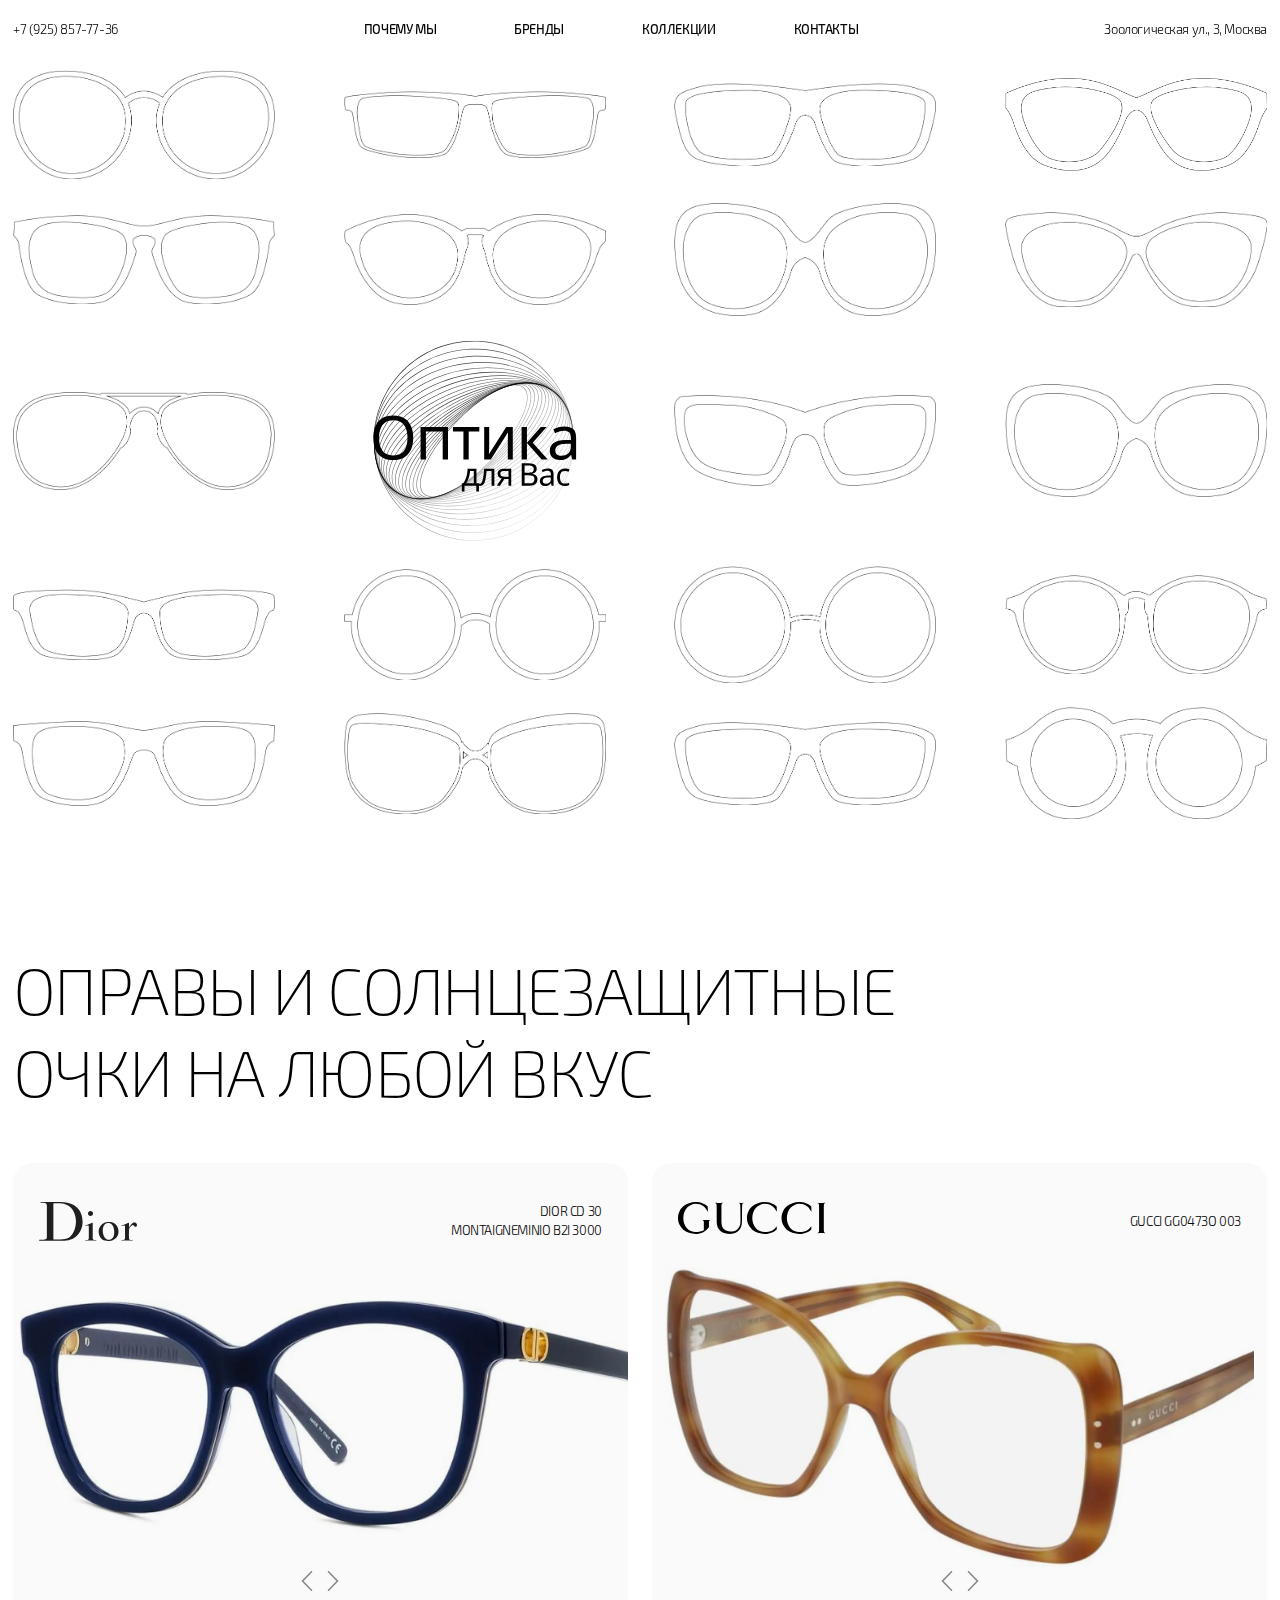
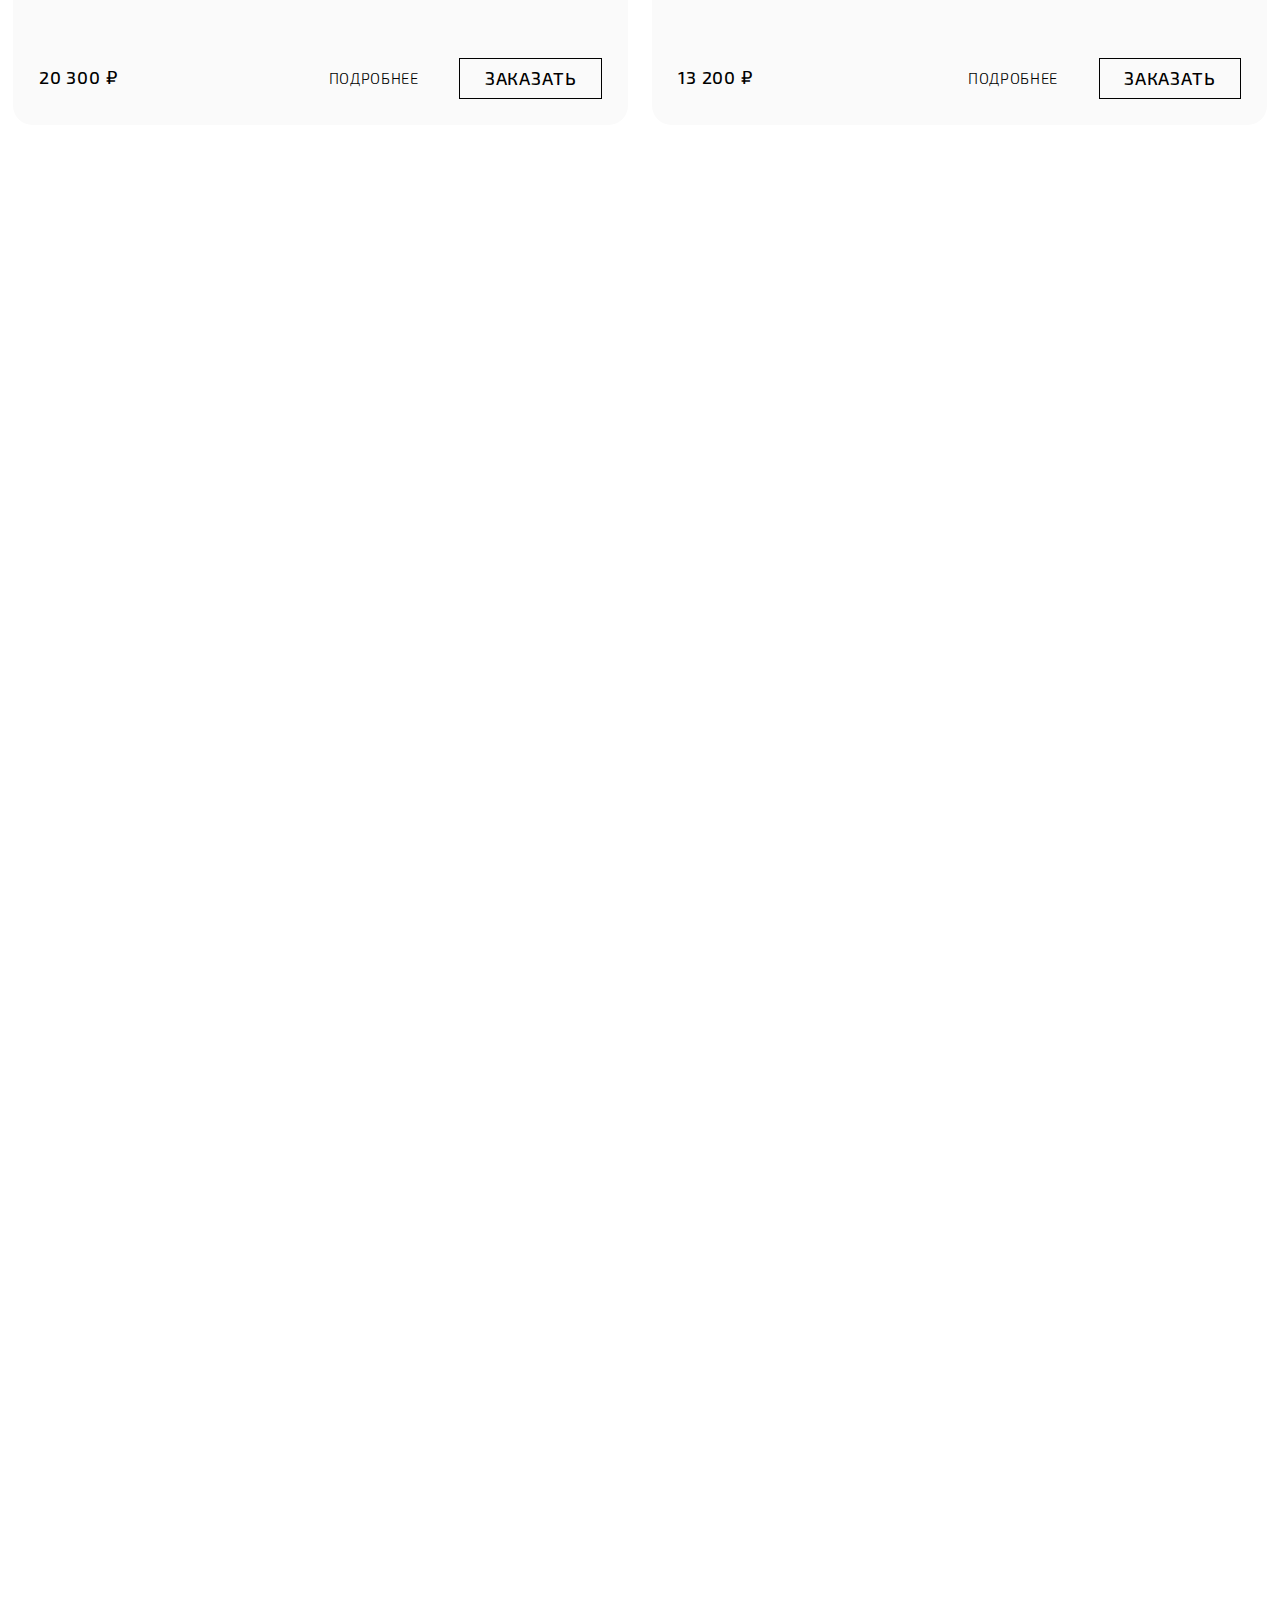
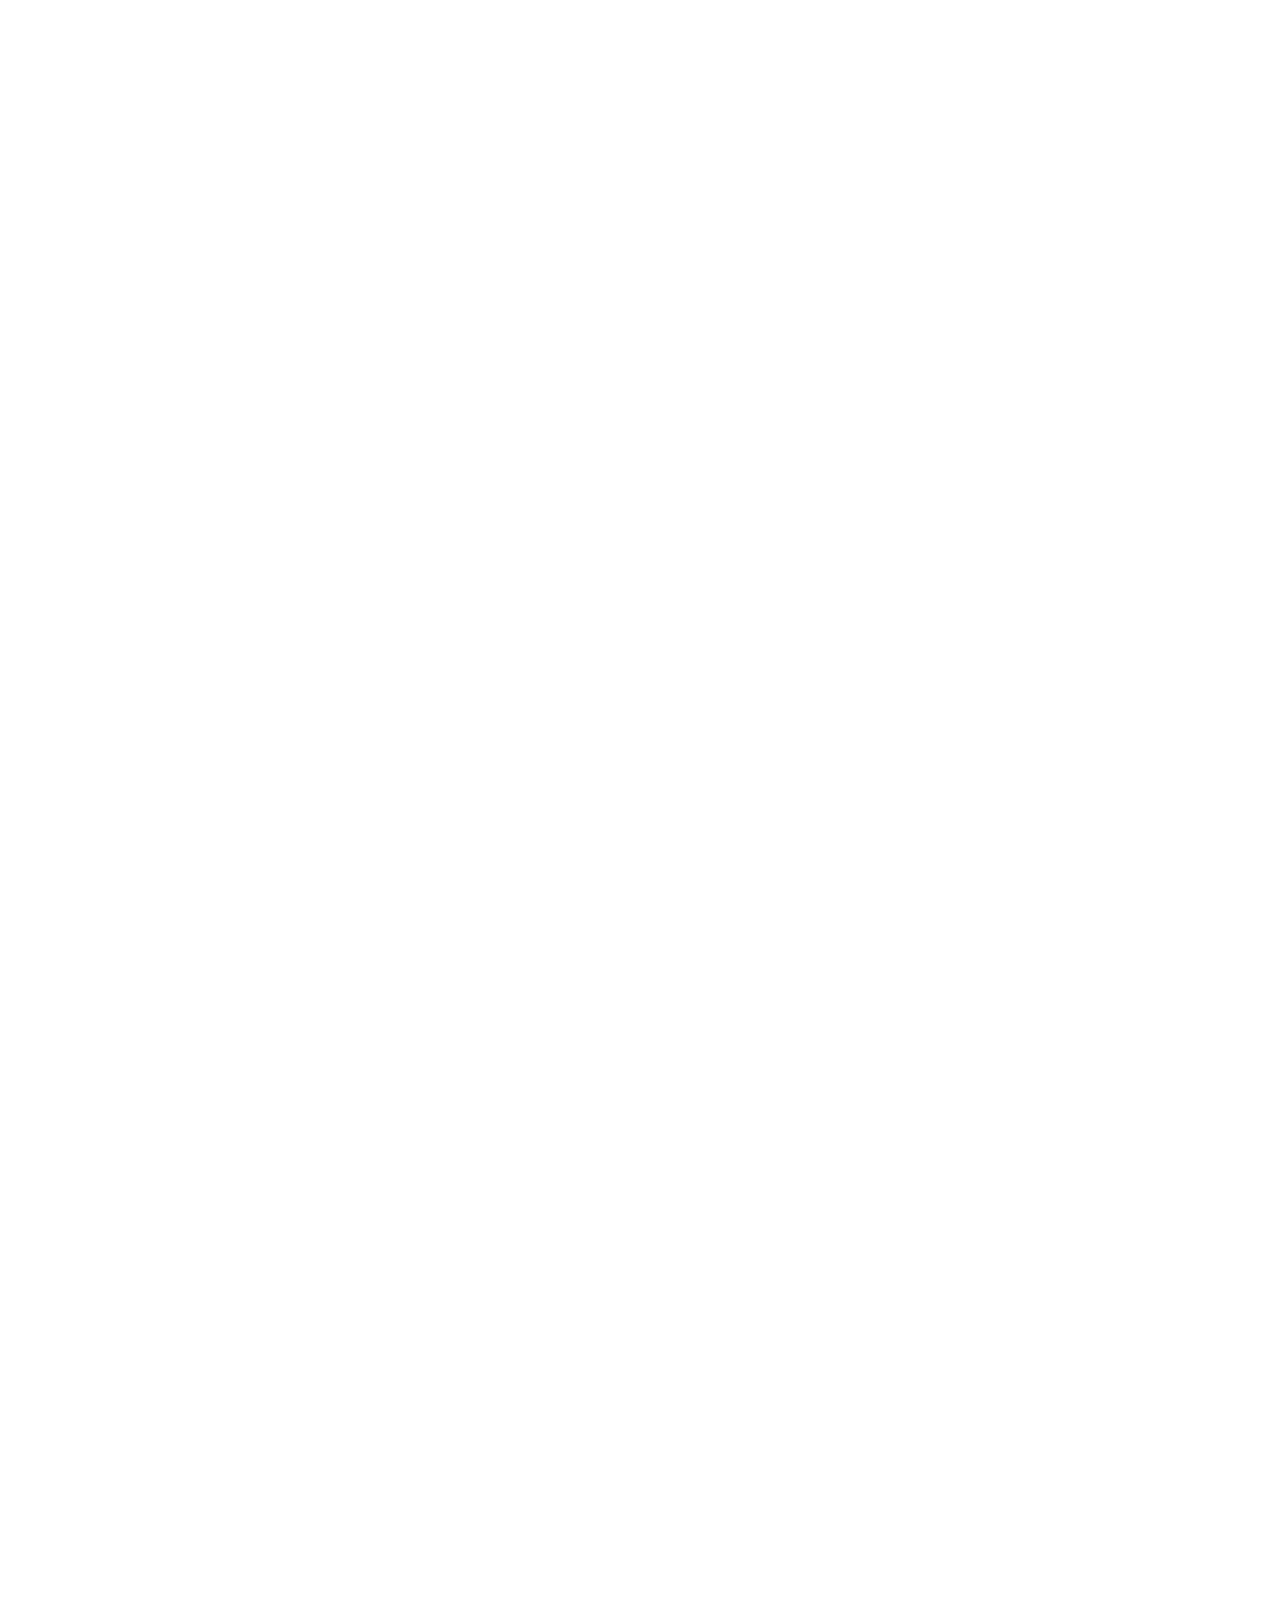
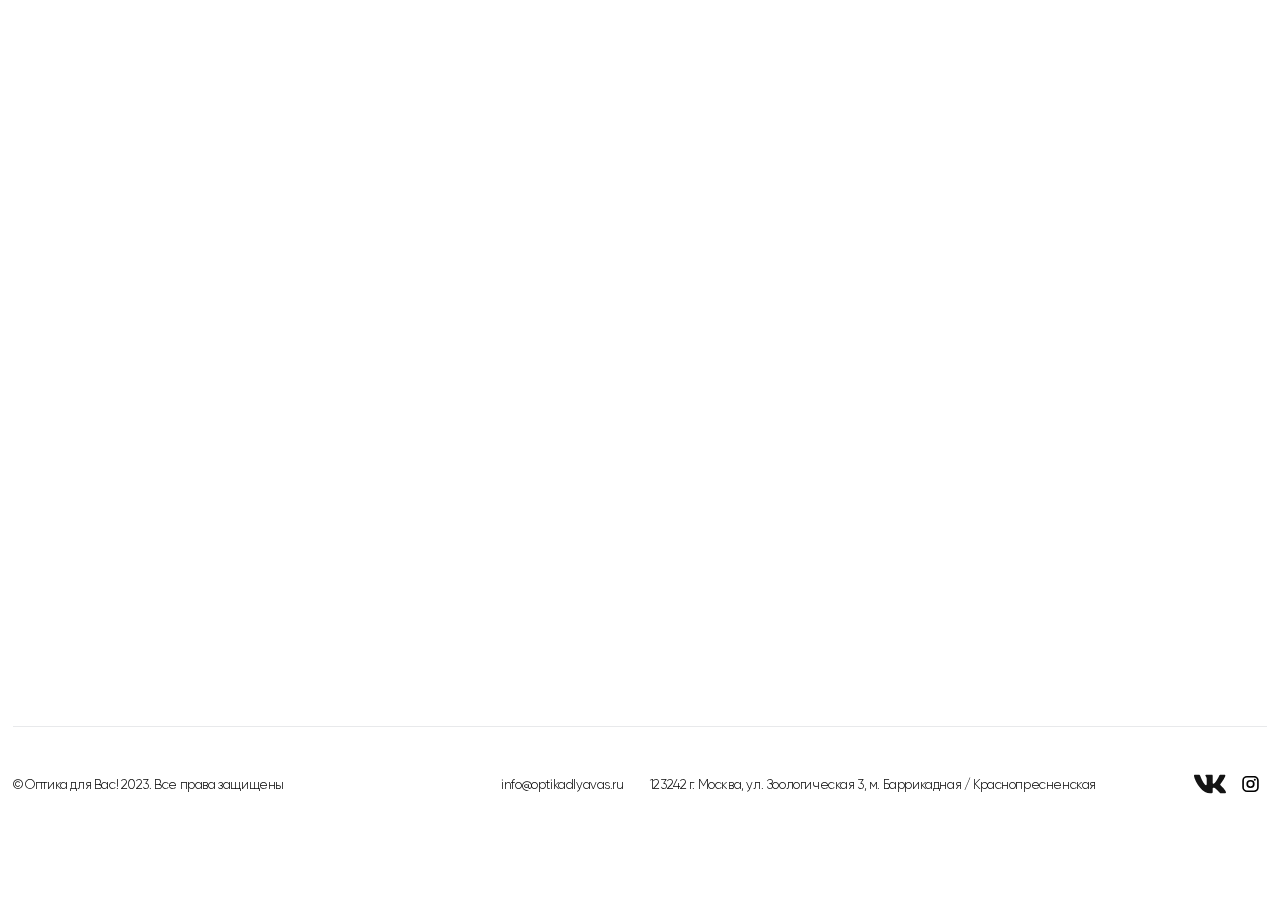
==== commit 6da127e8: "fixed bugs" ====
--- a/index.html
+++ b/index.html
@@ -8,7 +8,10 @@
     <link rel="stylesheet" href="css/libs.min.css">
     <link rel="stylesheet" href="css/style.min.css">
     <title>Главная</title>
+    <link rel="icon" href="favicon.ico">
+    <link rel="apple-touch-icon" href="apple-touch-icon.png">
 </head>
+
 
 <body class="page">
     <div class="wrapper">
@@ -267,6 +270,7 @@
         <button class="_close-detail catalog-card__info-close">
             <img src="img/close.svg" alt="">
         </button>
+        <div class="_close-detail catalog-card__bg"></div>
         <div class="catalog-card__brand-img">
             <img src="img/brand.svg" alt="">
         </div>
@@ -280,7 +284,7 @@
                 </p>
             </div>
             <div class="catalog-card__info-nav">
-                <button class="catalog-card__btn">
+                <button class="catalog-card__btn m-btn-outline">
                     <span>зАКАЗАТЬ</span>
                 </button>
             </div>
@@ -352,6 +356,7 @@
         <button class="_close-detail catalog-card__info-close">
             <img src="img/close.svg" alt="">
         </button>
+        <div class="_close-detail catalog-card__bg"></div>
         <div class="catalog-card__brand-img">
             <img src="img/brand2.svg" alt="">
         </div>
@@ -365,7 +370,7 @@
                 </p>
             </div>
             <div class="catalog-card__info-nav">
-                <button class="catalog-card__btn">
+                <button class="catalog-card__btn m-btn-outline">
                     <span>зАКАЗАТЬ</span>
                 </button>
             </div>
@@ -440,6 +445,7 @@
         <button class="_close-detail catalog-card__info-close">
             <img src="img/close.svg" alt="">
         </button>
+        <div class="_close-detail catalog-card__bg"></div>
         <div class="catalog-card__brand-img">
             <img src="img/brand3.svg" alt="">
         </div>
@@ -453,7 +459,7 @@
                 </p>
             </div>
             <div class="catalog-card__info-nav">
-                <button class="catalog-card__btn">
+                <button class="catalog-card__btn m-btn-outline">
                     <span>зАКАЗАТЬ</span>
                 </button>
             </div>
@@ -525,6 +531,7 @@
         <button class="_close-detail catalog-card__info-close">
             <img src="img/close.svg" alt="">
         </button>
+        <div class="_close-detail catalog-card__bg"></div>
         <div class="catalog-card__brand-img">
             <img src="img/brand4.svg" alt="">
         </div>
@@ -538,7 +545,7 @@
                 </p>
             </div>
             <div class="catalog-card__info-nav">
-                <button class="catalog-card__btn">
+                <button class="catalog-card__btn m-btn-outline">
                     <span>зАКАЗАТЬ</span>
                 </button>
             </div>
@@ -610,6 +617,7 @@
         <button class="_close-detail catalog-card__info-close">
             <img src="img/close.svg" alt="">
         </button>
+        <div class="_close-detail catalog-card__bg"></div>
         <div class="catalog-card__brand-img">
             <img src="img/brand.svg" alt="">
         </div>
@@ -623,7 +631,7 @@
                 </p>
             </div>
             <div class="catalog-card__info-nav">
-                <button class="catalog-card__btn">
+                <button class="catalog-card__btn m-btn-outline">
                     <span>зАКАЗАТЬ</span>
                 </button>
             </div>
@@ -695,6 +703,7 @@
         <button class="_close-detail catalog-card__info-close">
             <img src="img/close.svg" alt="">
         </button>
+        <div class="_close-detail catalog-card__bg"></div>
         <div class="catalog-card__brand-img">
             <img src="img/brand.svg" alt="">
         </div>
@@ -708,7 +717,7 @@
                 </p>
             </div>
             <div class="catalog-card__info-nav">
-                <button class="catalog-card__btn">
+                <button class="catalog-card__btn m-btn-outline">
                     <span>зАКАЗАТЬ</span>
                 </button>
             </div>
@@ -780,6 +789,7 @@
         <button class="_close-detail catalog-card__info-close">
             <img src="img/close.svg" alt="">
         </button>
+        <div class="_close-detail catalog-card__bg"></div>
         <div class="catalog-card__brand-img">
             <img src="img/brand.svg" alt="">
         </div>
@@ -793,7 +803,7 @@
                 </p>
             </div>
             <div class="catalog-card__info-nav">
-                <button class="catalog-card__btn">
+                <button class="catalog-card__btn m-btn-outline">
                     <span>зАКАЗАТЬ</span>
                 </button>
             </div>
--- a/css/style.min.css
+++ b/css/style.min.css
@@ -1,2 +1,2 @@
-@font-face{font-family:Gilroy;src:url(../fonts/Gilroy-Light.ttf) format("ttf"),url(../fonts/Gilroy-Light.woff2) format("woff2"),url(../fonts/Gilroy-Light.woff) format("woff"),url(../fonts/Gilroy-Light.eot) format("eot");font-weight:300;font-style:normal;font-display:swap}@font-face{font-family:Gilroy;src:url(../fonts/Gilroy-Regular.ttf) format("ttf"),url(../fonts/Gilroy-Regular.woff2) format("woff2"),url(../fonts/Gilroy-Regular.woff) format("woff"),url(../fonts/Gilroy-Regular.eot) format("eot");font-weight:400;font-style:normal;font-display:swap}@font-face{font-family:Exo2;src:url(../fonts/Exo2-ExtraLight.ttf) format("ttf"),url(../fonts/Exo2-ExtraLight.woff2) format("woff2"),url(../fonts/Exo2-ExtraLight.woff) format("woff"),url(../fonts/Exo2-ExtraLight.eot) format("eot");font-weight:200;font-style:normal;font-display:swap}@font-face{font-family:Exo2;src:url(../fonts/Exo2-Light.ttf) format("ttf"),url(../fonts/Exo2-Light.woff2) format("woff2"),url(../fonts/Exo2-Light.woff) format("woff"),url(../fonts/Exo2-Light.eot) format("eot");font-weight:300;font-style:normal;font-display:swap}@font-face{font-family:Exo2;src:url(../fonts/Exo2-Regular.ttf) format("ttf"),url(../fonts/Exo2-Regular.woff2) format("woff2"),url(../fonts/Exo2-Regular.woff) format("woff"),url(../fonts/Exo2-Regular.eot) format("eot");font-weight:400;font-style:normal;font-display:swap}@font-face{font-family:Exo2;src:url(../fonts/Exo2-Medium.ttf) format("ttf"),url(../fonts/Exo2-Medium.woff2) format("woff2"),url(../fonts/Exo2-Medium.woff) format("woff"),url(../fonts/Exo2-Medium.eot) format("eot");font-weight:500;font-style:normal;font-display:swap}*,::after,::before{margin:0;padding:0;-webkit-box-sizing:border-box;box-sizing:border-box;-webkit-font-smoothing:antialiased!important;-webkit-tap-highlight-color:transparent;outline:0!important}h1,h2,h3,h4,h5,h6{font-weight:400;font-size:1em}a,body,div,form,h1,h2,h3,h4,h5,li,p,ul{margin:0;padding:0;border:0;text-decoration:none;line-height:1}button,input,textarea{outline:0!important;-webkit-transition:.125s;-o-transition:.125s;transition:.125s;font-family:inherit}input:active,input[type=checkbox]:focus,input[type=file]:focus,input[type=radio]:focus,input[type=text]:focus{outline:0!important}::-webkit-input-placeholder{color:#222}::-moz-placeholder{color:#222}:-moz-placeholder{color:#222}:-ms-input-placeholder{color:#222}input::-webkit-inner-spin-button,input::-webkit-outer-spin-button{-webkit-appearance:none;margin:0}input[type=number]{-moz-appearance:textfield}svg{-ms-flex-negative:0;flex-shrink:0}path,svg{-webkit-transition:.125s;-o-transition:.125s;transition:.125s}a{color:inherit;text-decoration:none;-webkit-transition:125ms;-o-transition:125ms;transition:125ms}a:focus,a:hover{text-decoration:none!important}li,ul{margin:0;padding:0;list-style:none}i{line-height:100%}fieldset{min-width:0;padding:0;margin:0;border:0}button{cursor:pointer;border:none;outline:0;-webkit-box-sizing:border-box;box-sizing:border-box;-webkit-transition:125ms;-o-transition:125ms;transition:125ms;background-color:inherit;font-size:1em}.swiper-button-next,.swiper-button-prev{z-index:2}.swiper-button-next::after,.swiper-button-prev::after{display:none}html{height:100%;scroll-behavior:smooth;width:100%;font-size:min(100vw,1572px)}.wrapper{min-height:100vh;display:-webkit-box;display:-ms-flexbox;display:flex;-webkit-box-orient:vertical;-webkit-box-direction:normal;-ms-flex-direction:column;flex-direction:column;-ms-flex-negative:0;flex-shrink:0}.content{-webkit-box-flex:1;-ms-flex-positive:1;flex-grow:1;display:-webkit-box;display:-ms-flexbox;display:flex;-webkit-box-orient:vertical;-webkit-box-direction:normal;-ms-flex-direction:column;flex-direction:column}.page{width:calc(100vw - (100vw - 100%));overflow-x:hidden;font-family:Gilroy,sans-serif;font-weight:400;color:#000;font-size:1.01781%;padding-top:4.5em}.page.fixed-body{overflow-y:hidden}.container{max-width:1572px;width:100%;margin:0 auto;padding:0 1em}a:hover{color:#0075ff}@media screen and (max-width:992px){.page{font-size:2.2%;padding-top:3.75em}.container{padding:0 1.25em}}@media screen and (max-width:576px){.page{font-size:4.27%}}.display1,.display2,.display3,.display4,.display5,.display6{font-family:Exo2,sans-serif;font-weight:200;line-height:125%}.display1{font-size:7.5em;letter-spacing:-.017em}.display2{font-size:5em;letter-spacing:-.025em}.display3{font-size:4em;letter-spacing:-.03125em}.display4{font-weight:300;font-size:2em}.display5{font-weight:500;font-size:1.625em}.display6{font-weight:500;font-size:1.25em}.display16{font-family:Exo2,sans-serif;font-size:1em;line-height:150%;font-weight:300;letter-spacing:-.03125em}@media screen and (max-width:992px){.display2,.display3{font-size:2em}}.m-btn{display:-webkit-box;display:-ms-flexbox;display:flex;-webkit-box-align:center;-ms-flex-align:center;align-items:center;-webkit-box-pack:center;-ms-flex-pack:center;justify-content:center;-webkit-transition:.225s ease-out;-o-transition:.225s ease-out;transition:.225s ease-out;padding:0;font-size:1em}.m-btn:focus{-webkit-box-shadow:none;box-shadow:none}.m-btn-outline{border:1px solid #000;color:#000;font-family:Exo2,sans-serif}.m-btn-outline:hover{background-color:#000;color:#fff}.fg{position:relative;margin:0}.fg input,.fg textarea{height:3.89em;font-size:1.125em;line-height:120%;border:none;border-bottom:1px solid rgba(0,0,0,.1);padding:0;width:100%;background-color:transparent;color:#000}.fg input::-webkit-input-placeholder,.fg textarea::-webkit-input-placeholder{color:#000}.fg input::-moz-placeholder,.fg textarea::-moz-placeholder{color:#000}.fg input:-ms-input-placeholder,.fg textarea:-ms-input-placeholder{color:#000}.fg input::-ms-input-placeholder,.fg textarea::-ms-input-placeholder{color:#000}.fg input::placeholder,.fg textarea::placeholder{color:#000}.fg input.input-active+label,.fg input:focus+label,.fg textarea.input-active+label,.fg textarea:focus+label{font-size:.75em;line-height:167%;top:-.42em}.fg textarea{height:10em;resize:none;padding-top:1.22em;padding-bottom:1.22em}.fg label{position:absolute;left:0;top:1.22em;-webkit-transition:.3s;-o-transition:.3s;transition:.3s;font-size:1.125em;line-height:144%;width:100%;color:rgba(0,0,0,.5);pointer-events:none}.fg label span{color:#000}.fg__error,.fg__hint{position:absolute;font-size:.75em;line-height:167%;top:-.42em;right:0;pointer-events:none}.fg__error{color:#fe6645;opacity:0;-webkit-transition:.3s;-o-transition:.3s;transition:.3s}.fg__hint{color:#0075ff}.fg._error .fg__hint{opacity:0}.fg._error .fg__error{opacity:1}.fg._error input,.fg._error textarea{border-color:#fe6645}.fg._error label{color:#fe6645}.fg._error label span{color:inherit}.m-check{position:relative}.m-check input{position:absolute;opacity:0;width:100%;height:100%;left:0;top:0;z-index:2;cursor:pointer}.m-check input:checked+label::before{border-color:#000;background-color:#000;background-image:url(../img/check.svg)}.m-check label{padding-left:1.75em;position:relative;min-height:1.5em;font-size:1em;line-height:150%;cursor:pointer;display:block}.m-check label:before{content:'';position:absolute;z-index:1;border:1px solid #a9aeb2;border-radius:.25em;background-size:1.125em;background-position:center;background-repeat:no-repeat;width:1.25em;height:1.25em;left:0;top:0;-webkit-transition:.1s;-o-transition:.1s;transition:.1s}.m-check a{position:relative;z-index:2;text-decoration:underline;white-space:nowrap}._animate{opacity:0;-webkit-transition:1.7s;-o-transition:1.7s;transition:1.7s}._animate._animated{opacity:1}.breadcrumbs{margin-top:60px}.breadcrumbs__item{font-size:16px;line-height:110%;position:relative;font-weight:400;display:inline}.breadcrumbs__item:last-child{font-weight:600}.breadcrumbs__item:not(:first-child){margin-left:24px}.breadcrumbs__item:not(:first-child):before{content:'';position:absolute;z-index:1;width:3.51px;height:3.51px;background-color:#0075ff;border-radius:1px;-webkit-transform:rotate(-45deg);-ms-transform:rotate(-45deg);transform:rotate(-45deg);top:7px;right:100%;margin-right:10px}.modal{position:fixed;left:0;top:0;width:100%;height:100vh;overflow-y:auto;display:-webkit-box;display:-ms-flexbox;display:flex;-webkit-box-align:center;-ms-flex-align:center;align-items:center;-webkit-box-pack:center;-ms-flex-pack:center;justify-content:center;z-index:80;opacity:0;pointer-events:none}.modal__bg{background:rgba(0,0,0,.66);position:fixed;width:100%;height:100vh;top:0;left:0;display:none;z-index:2}.modal--active{opacity:1;pointer-events:unset}.modal--active .modal__bg{display:block}.modal__dialog{background:#fafafa;border-radius:1.5em;width:79.25em;max-width:calc(100% - 1.25em);overflow-y:auto;max-height:100vh;padding:4em;position:relative;z-index:3}.modal__close{position:absolute;right:1.5em;top:1.5em;width:2em}.modal__close img{width:100%}.modal__title{font-weight:200;font-family:Exo2,sans-serif;font-size:2.5em;line-height:150%;letter-spacing:-.05em}.modal__title span{font-weight:400}.modal__form{margin-top:3em}.modal__form-grid{display:grid;grid-template-columns:1fr 1fr;gap:3em 1.87em}.modal__form ._full{grid-column:1/-1}.modal__nav{display:-webkit-box;display:-ms-flexbox;display:flex;-webkit-box-pack:center;-ms-flex-pack:center;justify-content:center;margin-top:2.5em}.modal__hint{margin-top:2em;font-weight:300;font-size:1.25em;line-height:150%;letter-spacing:-.04em}.thank-modal .modal__dialog{width:38em}.thank-modal .contacts-thanks{width:100%;max-width:100%;margin:0}@media screen and (max-width:992px){.fg textarea{height:13.33em}.modal__dialog{border-radius:0;height:100vh;max-width:100%;width:100%;padding:3em 1em}.modal__close{top:1em;right:1em}.modal__title{font-size:1.5em}.modal__title span{display:block}}@media screen and (max-width:576px){.modal__form-grid{grid-template-columns:100%;gap:1.5em}.modal__hint{font-size:1em}}.header{padding:1.5em 0;z-index:20;top:0;width:100%;position:fixed;-webkit-transition:.3s;-o-transition:.3s;transition:.3s}.header._fix{background:rgba(255,255,255,.9);-webkit-box-shadow:0 .25em 1em rgba(0,51,153,.04),0 .125em .125em rgba(0,51,153,.08);box-shadow:0 .25em 1em rgba(0,51,153,.04),0 .125em .125em rgba(0,51,153,.08);-webkit-backdrop-filter:blur(3.125em);backdrop-filter:blur(3.125em)}.header__inner{display:-webkit-box;display:-ms-flexbox;display:flex;-webkit-box-align:center;-ms-flex-align:center;align-items:center;-webkit-box-pack:justify;-ms-flex-pack:justify;justify-content:space-between}.header__info{display:none}.nav{display:-webkit-box;display:-ms-flexbox;display:flex;-webkit-box-align:center;-ms-flex-align:center;align-items:center}.nav__link{font-weight:500;text-transform:uppercase}.nav__link:not(:last-child){margin-right:6em}.burger{display:none}.header2{padding:1.5em 0;margin-top:-4.5em}.header2__logo{width:12.75em;display:block}.header2__logo img{width:100%}@media screen and (max-width:992px){.header{padding:1em 0}.header__address{display:none}.header__mob{position:absolute;top:3.75em;left:0;width:100%;height:calc(100vh - 3.75em);background-color:#fff;padding:1.875em 1.25em 3.5em;display:-webkit-box;display:-ms-flexbox;display:flex;-webkit-box-orient:vertical;-webkit-box-direction:normal;-ms-flex-direction:column;flex-direction:column;opacity:0;pointer-events:none;-webkit-transition:.3s;-o-transition:.3s;transition:.3s;overflow-y:auto;overflow-x:hidden}.header__info{display:block;margin-top:auto;padding-top:2em}.header__info .footer__socials{margin-top:2em}.header._open .header__mob{opacity:1;pointer-events:unset}.header._open .burger{background-image:url(../img/burger2.svg)}.nav{-webkit-box-orient:vertical;-webkit-box-direction:normal;-ms-flex-direction:column;flex-direction:column}.nav__link{font-weight:500;font-size:1.5em;margin:0 auto 2em 0!important}.burger{display:-webkit-box;display:-ms-flexbox;display:flex;width:2em;height:2em;background-image:url(../img/burger.svg);background-size:100% auto;background-repeat:no-repeat;background-position:center}.header2{margin-top:-3.75em;padding:.5em 0}.header2__logo{width:8em}}.footer__inner{padding:3.125em 0 9.25em;border-top:1px solid rgba(226,227,230,.8);display:-webkit-box;display:-ms-flexbox;display:flex;-webkit-box-align:center;-ms-flex-align:center;align-items:center;-webkit-box-pack:end;-ms-flex-pack:end;justify-content:flex-end}.footer__address,.footer__c,.footer__mail{font-size:1em;line-height:150%;font-weight:300;letter-spacing:-.03125em}.footer__c{margin-right:auto}.footer__info{margin-right:7.5em;display:-webkit-box;display:-ms-flexbox;display:flex;-webkit-box-align:center;-ms-flex-align:center;align-items:center}.footer__address{margin-left:2em}.footer__socials{display:-webkit-box;display:-ms-flexbox;display:flex;-webkit-box-align:center;-ms-flex-align:center;align-items:center}.footer__socials-item{width:2.5em}.footer__socials-item:not(:last-child){margin-right:.625em}.footer__socials-item img{max-width:100%;-webkit-transition:.3s;-o-transition:.3s;transition:.3s}.footer__socials-item:hover{-webkit-transform:translateY(-.45em);-ms-transform:translateY(-.45em);transform:translateY(-.45em)}@media screen and (max-width:992px){.footer__inner{border:none;padding:0 0 3.125em;display:grid;grid-template-columns:100%;gap:2em}.footer__info{margin-right:0;display:block}.footer__address{margin:1em 0 0}}.glasses{padding:.875em 0 5em}.glasses__grid{display:grid;grid-template-columns:repeat(4,calc(25% - 5.25em * 3 / 4));gap:1.875em 5.25em}.glass-card{display:-webkit-box;display:-ms-flexbox;display:flex;-webkit-box-align:center;-ms-flex-align:center;align-items:center;-webkit-box-pack:center;-ms-flex-pack:center;justify-content:center}.glass-card__images{display:-webkit-box;display:-ms-flexbox;display:flex;-webkit-box-align:center;-ms-flex-align:center;align-items:center;-webkit-box-pack:center;-ms-flex-pack:center;justify-content:center;width:100%;position:relative}.glass-card img{max-width:100%;max-height:100%;-webkit-transition:.3s;-o-transition:.3s;transition:.3s}.glass-card ._view2{opacity:0;position:absolute;top:50%;left:50%;-webkit-transform:translate(-50%,-50%);-ms-transform:translate(-50%,-50%);transform:translate(-50%,-50%)}.glass-card:hover ._view1{opacity:0}.glass-card:hover ._view2{opacity:1}.catalog{padding:5em 0 1.875em}.catalog__top{max-width:68.75em}.catalog__grid{margin-top:2em;display:-webkit-box;display:-ms-flexbox;display:flex;-ms-flex-wrap:wrap;flex-wrap:wrap;width:calc(100% + 1.875em)}.catalog__nav{background:#fafafa;border-radius:1.5em;padding:1.875em;margin-top:1.25em;display:-webkit-box;display:-ms-flexbox;display:flex;-webkit-box-align:center;-ms-flex-align:center;align-items:center;-webkit-box-pack:center;-ms-flex-pack:center;justify-content:center}.catalog__btn{height:3.125em;padding:0 1.875em;font-weight:500;font-family:Exo2,sans-serif;text-transform:uppercase}.catalog__btn span{font-size:1.125em;letter-spacing:.055em}.catalog-card{padding:3em 2em 2em;background:#fafafa;border-radius:1.5em;margin:1.875em 1.875em 0 0;width:calc(50% - 1.875em);position:relative}@media screen and (min-width:993px){.catalog-card._big{width:calc(67% - 1.875em)}.catalog-card._small{width:calc(33% - 1.875em)}.catalog-card._small .catalog-card__btn{padding:0 1.25em;margin-left:0}.catalog-card._small .catalog-card__btn span{font-size:1.125em}}.catalog-card._open .catalog-card__info{opacity:1;pointer-events:unset}.catalog-card._open .swiper-pagination{opacity:0}.catalog-card__brand{display:-webkit-box;display:-ms-flexbox;display:flex;-webkit-box-align:center;-ms-flex-align:center;align-items:center;-webkit-box-pack:justify;-ms-flex-pack:justify;justify-content:space-between}.catalog-card__brand-img{height:3em;background:#fafafa}.catalog-card__brand-img img{max-height:100%;max-width:100%;mix-blend-mode:multiply}.catalog-card__brand-title{text-transform:uppercase;text-align:right;max-width:11.875em}.catalog-card__brand-title a:hover{color:#676f7b}.catalog-card__media{height:37em;width:calc(100% + 4em);margin-left:-2em;padding:2em 0;position:relative}.catalog-card__media-nav{position:absolute;bottom:0;left:0;width:100%;display:-webkit-box;display:-ms-flexbox;display:flex;-webkit-box-align:center;-ms-flex-align:center;align-items:center;-webkit-box-pack:center;-ms-flex-pack:center;justify-content:center}.catalog-card .swiper-container{overflow:hidden;width:100%;height:100%}.catalog-card .swiper-slide,.catalog-card .swiper-wrapper{height:100%}.catalog-card .swiper-button{position:static;margin:0 .25em;width:1.5em;height:auto;-webkit-transition:.3s;-o-transition:.3s;transition:.3s;opacity:.5}.catalog-card .swiper-button img{width:100%}.catalog-card .swiper-button:hover{-webkit-transform:scale(1.5);-ms-transform:scale(1.5);transform:scale(1.5);opacity:1}.catalog-card .swiper-pagination{display:none}.catalog-card__img{display:-webkit-box;display:-ms-flexbox;display:flex;-webkit-box-align:center;-ms-flex-align:center;align-items:center;-webkit-box-pack:center;-ms-flex-pack:center;justify-content:center;background:#fafafa;height:100%;width:100%}.catalog-card__img img{display:block;max-width:100%;max-height:100%;mix-blend-mode:multiply}.catalog-card__bottom{display:-webkit-box;display:-ms-flexbox;display:flex;-webkit-box-align:center;-ms-flex-align:center;align-items:center;-webkit-box-pack:justify;-ms-flex-pack:justify;justify-content:space-between;margin-top:5em}.catalog-card__price{font-weight:500;font-family:Exo2,sans-serif;position:relative}.catalog-card__price-current{font-size:1.375em;letter-spacing:.045em}.catalog-card__price-sale{position:absolute;left:0;bottom:100%;letter-spacing:.0625em;-webkit-text-decoration-line:line-through;text-decoration-line:line-through;color:#e53935}.catalog-card__buttons{display:-webkit-box;display:-ms-flexbox;display:flex;-webkit-box-align:center;-ms-flex-align:center;align-items:center}.catalog-card__btn{padding:0 1.875em;height:3.125em;text-transform:uppercase;font-family:Exo2,sans-serif;font-weight:500;margin-left:1.25em}.catalog-card__btn span{font-size:1.375em;letter-spacing:.045em}.catalog-card__detail{font-weight:300;color:#000}.catalog-card__detail span{font-size:1.125em}.catalog-card__detail ._view2{display:none}.catalog-card__detail:hover{color:#676f7b}.catalog-card__info{-webkit-transition:.3s;-o-transition:.3s;transition:.3s;opacity:0;pointer-events:none;position:absolute;top:0;left:0;width:100%;height:100%;background-color:inherit;z-index:2;display:-webkit-box;display:-ms-flexbox;display:flex;-webkit-box-orient:vertical;-webkit-box-direction:normal;-ms-flex-direction:column;flex-direction:column;-webkit-box-align:center;-ms-flex-align:center;align-items:center;-webkit-box-pack:justify;-ms-flex-pack:justify;justify-content:space-between;padding:3em}.catalog-card__info .catalog-card__brand-img{-ms-flex-negative:0;flex-shrink:0}.catalog-card__info .catalog-card__brand-title{max-width:100%;width:100%;text-align:left}.catalog-card__info .catalog-card__brand-title br{display:none}.catalog-card__info-wrap{max-height:calc(100% - 6em);padding:2em 0;width:100%;position:relative;overflow:hidden}.catalog-card__info-wrap:after,.catalog-card__info-wrap:before{content:'';position:absolute;left:50%;-webkit-transform:translateX(-50%);-ms-transform:translateX(-50%);transform:translateX(-50%);height:1px;width:100%;max-width:21.875em;background:#2a3640;opacity:.33}.catalog-card__info-wrap:before{top:0}.catalog-card__info-wrap:after{bottom:0}.catalog-card__info-nav{margin-top:1.5em;display:-webkit-box;display:-ms-flexbox;display:flex;-webkit-box-pack:center;-ms-flex-pack:center;justify-content:center}.catalog-card__info-nav .catalog-card__btn{margin:0;height:3.75em;width:15.625em;max-width:100%;padding:0}.catalog-card__info-close{position:absolute;top:3em;right:2em;width:1.5em;height:1.5em}.catalog-card__info-close:hover{-webkit-transform:scale(1.3);-ms-transform:scale(1.3);transform:scale(1.3)}.catalog-card__info-close img{width:100%;-webkit-transition:.3s;-o-transition:.3s;transition:.3s}.catalog-card__text{text-align:center;display:grid;grid-template-columns:100%;gap:1.5em;padding:0 2em}.catalog-card__text p{font-size:.9375em;line-height:160%;letter-spacing:-.053em}.brands{padding:1.875em 0 3em}.brands__grid{display:grid;grid-template-columns:repeat(8,calc(12.5% - ((.9375em * 7)/ 8)));gap:.9375em}.brand-card{background:#fafafa;border-radius:1.5em}.brand-card__img{padding-bottom:100%;position:relative;background-color:inherit;border-radius:inherit}.brand-card__img img{mix-blend-mode:multiply;position:absolute;top:50%;left:50%;-webkit-transform:translate(-50%,-50%);-ms-transform:translate(-50%,-50%);transform:translate(-50%,-50%);max-width:calc(100% - 1.875em);max-height:calc(100% - 1.875em)}.why{padding:3em 0 5em}.why__top{display:-webkit-box;display:-ms-flexbox;display:flex;-webkit-box-align:center;-ms-flex-align:center;align-items:center;-webkit-box-pack:justify;-ms-flex-pack:justify;justify-content:space-between}.why__top-left{max-width:39em}.why__top-right{max-width:47.0625em}.why__desc{font-size:1.5em;line-height:150%;font-weight:300;letter-spacing:-.042em}.why__grid{margin-top:6em;display:grid;grid-template-columns:repeat(3,calc(100% / 3 - 2em));gap:3em}.why-card{max-width:23.4375em}.why-card__img{height:9.25em;display:-webkit-box;display:-ms-flexbox;display:flex;-webkit-box-align:end;-ms-flex-align:end;align-items:flex-end}.why-card__img img{max-width:100%;max-height:100%}.why-card__title{margin-top:1.875em}.why-card__title .display4{text-transform:uppercase}.why-card__desc{margin-top:1em;font-weight:300;font-size:1.25em;line-height:150%}.why-card__desc *{letter-spacing:.04em;line-height:inherit}.contacts{padding:5em 0 4em}.contacts__grid{display:grid;grid-template-columns:repeat(2,calc(50% - .9375em));gap:1.5em 1.875em}.contacts .display3{max-width:9em}.contacts__form-grid{margin-top:.625em;display:grid;grid-template-columns:1fr 1fr;gap:1.875em}.contacts__form ._full{grid-column:1/-1}.contacts__check{margin-top:1.875em;max-width:41.75em}.contacts__nav{margin-top:2.5em;display:-webkit-box;display:-ms-flexbox;display:flex}.contacts__btn{padding:0 1.875em;height:3.75em;font-weight:500;text-transform:uppercase}.contacts__btn:hover path{fill:#fff}.contacts__btn span{font-size:1.375em}.contacts__btn svg{width:1.5em;height:auto;margin-left:.5em}.contacts__btn ._view2{display:none}.map{min-height:100%;height:50em;border-radius:1.5em;overflow:hidden}.contacts-thanks{max-width:30em;margin:6.5em auto 0;display:-webkit-box;display:-ms-flexbox;display:flex;-webkit-box-orient:vertical;-webkit-box-direction:normal;-ms-flex-direction:column;flex-direction:column;-webkit-box-align:center;-ms-flex-align:center;align-items:center;text-align:center}.contacts-thanks__desc{margin-top:1.875em}.contacts-thanks__desc p{font-size:1.5em;line-height:125%;letter-spacing:-.0416em}.contacts-thanks__btn{padding:0 1.875em;height:3.75em;margin-top:2.5em;font-weight:500}.contacts-thanks__btn span{font-size:1.375em;letter-spacing:.045em}@media screen and (max-width:992px){.glasses{padding:.625em 0 2em}.glasses__grid{grid-template-columns:repeat(3,calc(33.33% - 1em));gap:1.5em}.glasses ._hide-tablet{display:none}.catalog{padding:2em 0}.catalog__grid{width:calc(100% + 1em)}.catalog__nav{margin-top:1.5em;background-color:transparent;padding:0}.catalog__btn{width:20.625em;padding:0;max-width:100%}.catalog-card{padding:1.5em .75em .75em;width:calc(50% - 1em);margin:1em 1em 0 0}.catalog-card__brand-img{height:1.5em}.catalog-card__media{height:18.75em;padding:2.5em 0;width:calc(100% + 3em);margin-left:-1.5em}.catalog-card__media-nav{display:none}.catalog-card .swiper-pagination{bottom:0;display:-webkit-box;display:-ms-flexbox;display:flex;-webkit-box-pack:center;-ms-flex-pack:center;justify-content:center}.catalog-card .swiper-pagination-bullet{background:#f2f2f2;opacity:1;width:.5em;height:.5em;margin:0 .25em!important;z-index:1}.catalog-card .swiper-pagination-bullet-active{background:#676f7b}.catalog-card__img{-webkit-box-align:end;-ms-flex-align:end;align-items:flex-end}.catalog-card__bottom{-webkit-box-orient:vertical;-webkit-box-direction:normal;-ms-flex-direction:column;flex-direction:column;margin-top:2.75em}.catalog-card__price-current{font-size:1.5em;line-height:125%}.catalog-card__buttons{margin-top:1.375em;-webkit-box-orient:vertical;-webkit-box-direction:reverse;-ms-flex-direction:column-reverse;flex-direction:column-reverse;-webkit-box-align:center;-ms-flex-align:center;align-items:center}.catalog-card__btn{margin:0}.catalog-card__btn span{font-size:1.125em}.catalog-card__detail span{font-size:.875em}.catalog-card__info{padding:1.5em .75em .75em}.catalog-card__info-close{top:.75em;right:.75em}.catalog-card__info-wrap{padding:1em 0;max-height:calc(100% - 4em)}.catalog-card__info-nav{margin-top:1em}.catalog-card__info-nav .catalog-card__btn{height:3.125em}.catalog-card__text{padding:0;gap:1em}.catalog-card__text p{font-size:.75em}.brands{padding:2em 0}.brands__grid{grid-template-columns:repeat(4,calc(25% - ((.9375em * 3)/ 4)))}.why{padding:2em 0}.why__top{display:grid;grid-template-columns:100%;gap:1.5em}.why__desc{font-size:1.25em;line-height:135%}.why__grid{grid-template-columns:100%;gap:2em}.why-card__img{height:unset}.why-card__title{margin-top:1.25em}.why-card__title .display4{font-size:1.75em}.contacts{padding:2em 0 4em}.contacts__grid{grid-template-columns:100%}.contacts__form-grid{margin-top:1.5em;gap:1.25em}.map{min-height:unset;height:40em;width:calc(100% + 1.25em);margin-left:-.625em}.contacts-thanks{margin-top:2em}.contacts-thanks__desc{margin-top:1.5em}.contacts-thanks__desc p{font-size:1em}.contacts-thanks__btn{margin-top:1.5em}}@media screen and (max-width:576px){.glasses__grid{grid-template-columns:100%;gap:2em}.glasses ._mob-hide{display:none}.glass-card img{max-height:6.25em}.glass-card._logo img{max-height:12.5em}.catalog__grid{width:100%}.catalog-card{width:100%;margin-right:0;padding:2.125em 1.5em 1.5em}.catalog-card__info{padding:2.125em 1.5em 1.5em}.catalog-card__info-close{top:1.5em;right:1.5em}.brands__grid{grid-template-columns:repeat(2,calc(50% - (.9375em / 2)))}.contacts__form-grid{grid-template-columns:100%}.contacts__check,.contacts__nav{margin-top:1.25em}.contacts__btn{width:100%}.contacts__btn ._view1,.contacts__btn svg{display:none}.contacts__btn ._view2{display:unset}}.error{padding:1em 0}.error__img{width:30.9375em;max-width:100%;margin-bottom:.625em}.error__img img{width:100%}.error__desc{margin-top:3em}.error__desc p{font-size:1.5em;line-height:150%;font-family:Exo2,sans-serif;letter-spacing:-.0416em;font-weight:300}@media screen and (max-width:992px){.error__desc{margin-top:1em}.error__desc p{font-size:1em}}.conf{padding:2.25em 0}.text{margin-top:3em;max-width:52.5em}.text>*{font-size:1.25em;line-height:150%;font-weight:300;letter-spacing:.04em}@media screen and (max-width:992px){.conf{padding:1em 0}.text{margin-top:1.5em}.text>*{font-size:1em}}
+@font-face{font-family:Gilroy;src:url(../fonts/Gilroy-Light.ttf) format("ttf"),url(../fonts/Gilroy-Light.woff2) format("woff2"),url(../fonts/Gilroy-Light.woff) format("woff"),url(../fonts/Gilroy-Light.eot) format("eot");font-weight:300;font-style:normal;font-display:swap}@font-face{font-family:Gilroy;src:url(../fonts/Gilroy-Regular.ttf) format("ttf"),url(../fonts/Gilroy-Regular.woff2) format("woff2"),url(../fonts/Gilroy-Regular.woff) format("woff"),url(../fonts/Gilroy-Regular.eot) format("eot");font-weight:400;font-style:normal;font-display:swap}@font-face{font-family:Exo2;src:url(../fonts/Exo2-ExtraLight.ttf) format("ttf"),url(../fonts/Exo2-ExtraLight.woff2) format("woff2"),url(../fonts/Exo2-ExtraLight.woff) format("woff"),url(../fonts/Exo2-ExtraLight.eot) format("eot");font-weight:200;font-style:normal;font-display:swap}@font-face{font-family:Exo2;src:url(../fonts/Exo2-Light.ttf) format("ttf"),url(../fonts/Exo2-Light.woff2) format("woff2"),url(../fonts/Exo2-Light.woff) format("woff"),url(../fonts/Exo2-Light.eot) format("eot");font-weight:300;font-style:normal;font-display:swap}@font-face{font-family:Exo2;src:url(../fonts/Exo2-Regular.ttf) format("ttf"),url(../fonts/Exo2-Regular.woff2) format("woff2"),url(../fonts/Exo2-Regular.woff) format("woff"),url(../fonts/Exo2-Regular.eot) format("eot");font-weight:400;font-style:normal;font-display:swap}@font-face{font-family:Exo2;src:url(../fonts/Exo2-Medium.ttf) format("ttf"),url(../fonts/Exo2-Medium.woff2) format("woff2"),url(../fonts/Exo2-Medium.woff) format("woff"),url(../fonts/Exo2-Medium.eot) format("eot");font-weight:500;font-style:normal;font-display:swap}*,::after,::before{margin:0;padding:0;-webkit-box-sizing:border-box;box-sizing:border-box;-webkit-font-smoothing:antialiased!important;-webkit-tap-highlight-color:transparent;outline:0!important}h1,h2,h3,h4,h5,h6{font-weight:400;font-size:1em}a,body,div,form,h1,h2,h3,h4,h5,li,p,ul{margin:0;padding:0;border:0;text-decoration:none;line-height:1}button,input,textarea{outline:0!important;-webkit-transition:.125s;-o-transition:.125s;transition:.125s;font-family:inherit}input:active,input[type=checkbox]:focus,input[type=file]:focus,input[type=radio]:focus,input[type=text]:focus{outline:0!important}::-webkit-input-placeholder{color:#222}::-moz-placeholder{color:#222}:-moz-placeholder{color:#222}:-ms-input-placeholder{color:#222}input::-webkit-inner-spin-button,input::-webkit-outer-spin-button{-webkit-appearance:none;margin:0}input[type=number]{-moz-appearance:textfield}svg{-ms-flex-negative:0;flex-shrink:0}path,svg{-webkit-transition:.125s;-o-transition:.125s;transition:.125s}a{color:inherit;text-decoration:none;-webkit-transition:125ms;-o-transition:125ms;transition:125ms}a:focus,a:hover{text-decoration:none!important}li,ul{margin:0;padding:0;list-style:none}i{line-height:100%}fieldset{min-width:0;padding:0;margin:0;border:0}button{cursor:pointer;border:none;outline:0;-webkit-box-sizing:border-box;box-sizing:border-box;-webkit-transition:125ms;-o-transition:125ms;transition:125ms;background-color:inherit;font-size:1em}.swiper-button-next,.swiper-button-prev{z-index:2}.swiper-button-next::after,.swiper-button-prev::after{display:none}html{height:100%;scroll-behavior:smooth;width:100%;font-size:min(100vw,1572px)}.wrapper{min-height:100vh;display:-webkit-box;display:-ms-flexbox;display:flex;-webkit-box-orient:vertical;-webkit-box-direction:normal;-ms-flex-direction:column;flex-direction:column;-ms-flex-negative:0;flex-shrink:0}.content{-webkit-box-flex:1;-ms-flex-positive:1;flex-grow:1;display:-webkit-box;display:-ms-flexbox;display:flex;-webkit-box-orient:vertical;-webkit-box-direction:normal;-ms-flex-direction:column;flex-direction:column}.page{width:calc(100vw - (100vw - 100%));overflow-x:hidden;font-family:Gilroy,sans-serif;font-weight:400;color:#000;font-size:1.01781%;padding-top:4.5em}.page.fixed-body{overflow-y:hidden}.container{max-width:1572px;width:100%;margin:0 auto;padding:0 1em}a:hover{color:#0075ff}@media screen and (max-width:992px){.page{font-size:2.2%;padding-top:3.75em}.container{padding:0 1.25em}}@media screen and (max-width:576px){.page{font-size:4.27%}}.display1,.display2,.display3,.display4,.display5,.display6{font-family:Exo2,sans-serif;font-weight:200;line-height:125%}.display1{font-size:7.5em;letter-spacing:-.017em}.display2{font-size:5em;letter-spacing:-.025em}.display3{font-size:4em;letter-spacing:-.03125em}.display4{font-weight:300;font-size:2em}.display5{font-weight:500;font-size:1.625em}.display6{font-weight:500;font-size:1.25em}.display16{font-family:Exo2,sans-serif;font-size:1em;line-height:150%;font-weight:300;letter-spacing:-.03125em}@media screen and (max-width:992px){.display2,.display3{font-size:2em}}.m-btn{display:-webkit-box;display:-ms-flexbox;display:flex;-webkit-box-align:center;-ms-flex-align:center;align-items:center;-webkit-box-pack:center;-ms-flex-pack:center;justify-content:center;-webkit-transition:.225s ease-out;-o-transition:.225s ease-out;transition:.225s ease-out;padding:0;font-size:1em}.m-btn:focus{-webkit-box-shadow:none;box-shadow:none}.m-btn-outline{border:1px solid #000;color:#000;font-family:Exo2,sans-serif}.m-btn-outline:hover{background-color:#000;color:#fff}.fg{position:relative;margin:0}.fg input,.fg textarea{height:3.89em;font-size:1.125em;line-height:120%;border:none;border-bottom:1px solid rgba(0,0,0,.1);padding:0;width:100%;background-color:transparent;color:#000}.fg input::-webkit-input-placeholder,.fg textarea::-webkit-input-placeholder{color:#000}.fg input::-moz-placeholder,.fg textarea::-moz-placeholder{color:#000}.fg input:-ms-input-placeholder,.fg textarea:-ms-input-placeholder{color:#000}.fg input::-ms-input-placeholder,.fg textarea::-ms-input-placeholder{color:#000}.fg input::placeholder,.fg textarea::placeholder{color:#000}.fg input.input-active+label,.fg input:focus+label,.fg textarea.input-active+label,.fg textarea:focus+label{font-size:.75em;line-height:167%;top:-.42em}.fg textarea{height:10em;resize:none;padding-top:1.22em;padding-bottom:1.22em}.fg label{position:absolute;left:0;top:1.22em;-webkit-transition:.3s;-o-transition:.3s;transition:.3s;font-size:1.125em;line-height:144%;width:100%;color:rgba(0,0,0,.5);pointer-events:none}.fg label span{color:#000}.fg__error,.fg__hint{position:absolute;font-size:.75em;line-height:167%;top:-.42em;right:0;pointer-events:none}.fg__error{color:#fe6645;opacity:0;-webkit-transition:.3s;-o-transition:.3s;transition:.3s}.fg__hint{color:#0075ff}.fg._error .fg__hint{opacity:0}.fg._error .fg__error{opacity:1}.fg._error input,.fg._error textarea{border-color:#fe6645}.fg._error label{color:#fe6645}.fg._error label span{color:inherit}.m-check{position:relative}.m-check input{position:absolute;opacity:0;width:100%;height:100%;left:0;top:0;z-index:2;cursor:pointer}.m-check input:checked+label::before{border-color:#000;background-color:#000;background-image:url(../img/check.svg)}.m-check label{padding-left:1.75em;position:relative;min-height:1.5em;font-size:1em;line-height:150%;cursor:pointer;display:block}.m-check label:before{content:'';position:absolute;z-index:1;border:1px solid #a9aeb2;border-radius:.25em;background-size:1.125em;background-position:center;background-repeat:no-repeat;width:1.25em;height:1.25em;left:0;top:0;-webkit-transition:.1s;-o-transition:.1s;transition:.1s}.m-check a{position:relative;z-index:2;text-decoration:underline;white-space:nowrap}._animate{opacity:0;-webkit-transition:1.7s;-o-transition:1.7s;transition:1.7s}._animate._animated{opacity:1}.breadcrumbs{margin-top:60px}.breadcrumbs__item{font-size:16px;line-height:110%;position:relative;font-weight:400;display:inline}.breadcrumbs__item:last-child{font-weight:600}.breadcrumbs__item:not(:first-child){margin-left:24px}.breadcrumbs__item:not(:first-child):before{content:'';position:absolute;z-index:1;width:3.51px;height:3.51px;background-color:#0075ff;border-radius:1px;-webkit-transform:rotate(-45deg);-ms-transform:rotate(-45deg);transform:rotate(-45deg);top:7px;right:100%;margin-right:10px}.modal{position:fixed;left:0;top:0;width:100%;height:100vh;overflow-y:auto;display:-webkit-box;display:-ms-flexbox;display:flex;-webkit-box-align:center;-ms-flex-align:center;align-items:center;-webkit-box-pack:center;-ms-flex-pack:center;justify-content:center;z-index:80;opacity:0;pointer-events:none}.modal__bg{background:rgba(0,0,0,.66);position:fixed;width:100%;height:100vh;top:0;left:0;display:none;z-index:2}.modal--active{opacity:1;pointer-events:unset}.modal--active .modal__bg{display:block}.modal__dialog{background:#fafafa;border-radius:1.5em;width:79.25em;max-width:calc(100% - 1.25em);overflow-y:auto;max-height:100vh;padding:4em;position:relative;z-index:3}.modal__close{position:absolute;right:1.5em;top:1.5em;width:2em}.modal__close img{width:100%}.modal__title{font-weight:200;font-family:Exo2,sans-serif;font-size:2.5em;line-height:150%;letter-spacing:-.05em}.modal__title span{font-weight:400}.modal__form{margin-top:3em}.modal__form-grid{display:grid;grid-template-columns:1fr 1fr;gap:3em 1.87em}.modal__form ._full{grid-column:1/-1}.modal__nav{display:-webkit-box;display:-ms-flexbox;display:flex;-webkit-box-pack:center;-ms-flex-pack:center;justify-content:center;margin-top:2.5em}.modal__hint{margin-top:2em;font-weight:300;font-size:1.25em;line-height:150%;letter-spacing:-.04em}.thank-modal .modal__dialog{width:38em}.thank-modal .contacts-thanks{width:100%;max-width:100%;margin:0}@media screen and (max-width:992px){.fg textarea{height:13.33em}.modal__dialog{border-radius:0;height:100vh;max-width:100%;width:100%;padding:3em 1em}.modal__close{top:1em;right:1em}.modal__title{font-size:1.5em}.modal__title span{display:block}}@media screen and (max-width:576px){.modal__form-grid{grid-template-columns:100%;gap:1.5em}.modal__hint{font-size:1em}}.header{padding:1.5em 0;z-index:20;top:0;width:100%;position:fixed;-webkit-transition:.3s;-o-transition:.3s;transition:.3s}.header._fix{background:rgba(255,255,255,.9);-webkit-box-shadow:0 .25em 1em rgba(0,51,153,.04),0 .125em .125em rgba(0,51,153,.08);box-shadow:0 .25em 1em rgba(0,51,153,.04),0 .125em .125em rgba(0,51,153,.08);-webkit-backdrop-filter:blur(3.125em);backdrop-filter:blur(3.125em)}.header__inner{display:-webkit-box;display:-ms-flexbox;display:flex;-webkit-box-align:center;-ms-flex-align:center;align-items:center;-webkit-box-pack:justify;-ms-flex-pack:justify;justify-content:space-between}.header__info{display:none}.nav{display:-webkit-box;display:-ms-flexbox;display:flex;-webkit-box-align:center;-ms-flex-align:center;align-items:center}.nav__link{font-weight:500;text-transform:uppercase}.nav__link:not(:last-child){margin-right:6em}.burger{display:none}.header2{padding:1.5em 0;margin-top:-4.5em}.header2__logo{width:12.75em;display:block}.header2__logo img{width:100%}@media screen and (max-width:992px){.header{padding:1em 0}.header__address{display:none}.header__mob{position:absolute;top:3.75em;left:0;width:100%;height:calc(100vh - 3.75em);background-color:#fff;padding:1.875em 1.25em 3.5em;display:-webkit-box;display:-ms-flexbox;display:flex;-webkit-box-orient:vertical;-webkit-box-direction:normal;-ms-flex-direction:column;flex-direction:column;opacity:0;pointer-events:none;-webkit-transition:.3s;-o-transition:.3s;transition:.3s;overflow-y:auto;overflow-x:hidden}.header__info{display:block;margin-top:auto;padding-top:2em}.header__info .footer__socials{margin-top:2em}.header._open .header__mob{opacity:1;pointer-events:unset}.header._open .burger{background-image:url(../img/burger2.svg)}.nav{-webkit-box-orient:vertical;-webkit-box-direction:normal;-ms-flex-direction:column;flex-direction:column}.nav__link{font-weight:500;font-size:1.5em;margin:0 auto 2em 0!important}.burger{display:-webkit-box;display:-ms-flexbox;display:flex;width:2em;height:2em;background-image:url(../img/burger.svg);background-size:100% auto;background-repeat:no-repeat;background-position:center}.header2{margin-top:-3.75em;padding:.5em 0}.header2__logo{width:8em}}.footer__inner{padding:3.125em 0 9.25em;border-top:1px solid rgba(226,227,230,.8);display:-webkit-box;display:-ms-flexbox;display:flex;-webkit-box-align:center;-ms-flex-align:center;align-items:center;-webkit-box-pack:end;-ms-flex-pack:end;justify-content:flex-end}.footer__address,.footer__c,.footer__mail{font-size:1em;line-height:150%;font-weight:300;letter-spacing:-.03125em}.footer__c{margin-right:auto}.footer__info{margin-right:7.5em;display:-webkit-box;display:-ms-flexbox;display:flex;-webkit-box-align:center;-ms-flex-align:center;align-items:center}.footer__address{margin-left:2em}.footer__socials{display:-webkit-box;display:-ms-flexbox;display:flex;-webkit-box-align:center;-ms-flex-align:center;align-items:center}.footer__socials-item{width:2.5em}.footer__socials-item:not(:last-child){margin-right:.625em}.footer__socials-item img{max-width:100%;-webkit-transition:.3s;-o-transition:.3s;transition:.3s}.footer__socials-item:hover{-webkit-transform:translateY(-.45em);-ms-transform:translateY(-.45em);transform:translateY(-.45em)}@media screen and (max-width:992px){.footer__inner{border:none;padding:0 0 3.125em;display:grid;grid-template-columns:100%;gap:2em}.footer__info{margin-right:0;display:block}.footer__address{margin:1em 0 0}}.glasses{padding:.875em 0 5em}.glasses__grid{display:grid;grid-template-columns:repeat(4,calc(25% - 5.25em * 3 / 4));gap:1.875em 5.25em}.glass-card{display:-webkit-box;display:-ms-flexbox;display:flex;-webkit-box-align:center;-ms-flex-align:center;align-items:center;-webkit-box-pack:center;-ms-flex-pack:center;justify-content:center}.glass-card__images{display:-webkit-box;display:-ms-flexbox;display:flex;-webkit-box-align:center;-ms-flex-align:center;align-items:center;-webkit-box-pack:center;-ms-flex-pack:center;justify-content:center;width:100%;position:relative}.glass-card img{max-width:100%;max-height:100%;-webkit-transition:.3s;-o-transition:.3s;transition:.3s}.glass-card ._view2{opacity:0;position:absolute;top:50%;left:50%;-webkit-transform:translate(-50%,-50%);-ms-transform:translate(-50%,-50%);transform:translate(-50%,-50%)}.glass-card:hover ._view1{opacity:0}.glass-card:hover ._view2{opacity:1}.catalog{padding:5em 0 1.875em}.catalog__top{max-width:68.75em}.catalog__grid{margin-top:2em;display:-webkit-box;display:-ms-flexbox;display:flex;-ms-flex-wrap:wrap;flex-wrap:wrap;width:calc(100% + 1.875em)}.catalog__nav{background:#fafafa;border-radius:1.5em;padding:1.875em;margin-top:1.25em;display:-webkit-box;display:-ms-flexbox;display:flex;-webkit-box-align:center;-ms-flex-align:center;align-items:center;-webkit-box-pack:center;-ms-flex-pack:center;justify-content:center}.catalog__btn{height:3.125em;padding:0 1.875em;font-weight:500;font-family:Exo2,sans-serif;text-transform:uppercase}.catalog__btn span{font-size:1.125em;letter-spacing:.055em}.catalog-card{padding:3em 2em 2em;background:#fafafa;border-radius:1.5em;margin:1.875em 1.875em 0 0;width:calc(50% - 1.875em);position:relative}@media screen and (min-width:993px){.catalog-card._big{width:calc(67% - 1.875em)}.catalog-card._small{width:calc(33% - 1.875em)}.catalog-card._small .catalog-card__btn{padding:0 1.25em;margin-left:0}.catalog-card._small .catalog-card__btn span{font-size:1.125em}}.catalog-card._open .catalog-card__info{opacity:1;pointer-events:unset}.catalog-card._open .swiper-pagination{opacity:0}.catalog-card__brand{display:-webkit-box;display:-ms-flexbox;display:flex;-webkit-box-align:center;-ms-flex-align:center;align-items:center;-webkit-box-pack:justify;-ms-flex-pack:justify;justify-content:space-between}.catalog-card__brand-img{height:3em;-webkit-box-flex:1;-ms-flex-positive:1;flex-grow:1;max-width:50%;background:#fafafa}.catalog-card__brand-img img{mix-blend-mode:multiply;display:block;max-height:100%;max-width:100%}.catalog-card__brand-title{text-transform:uppercase;text-align:right;max-width:11.875em;-ms-flex-negative:0;flex-shrink:0}.catalog-card__brand-title a:hover{color:#676f7b}.catalog-card__media{height:27em;width:calc(100% + 4em);margin-left:-2em;padding:2em 0;position:relative}.catalog-card__media-nav{position:absolute;bottom:0;left:0;width:100%;display:-webkit-box;display:-ms-flexbox;display:flex;-webkit-box-align:center;-ms-flex-align:center;align-items:center;-webkit-box-pack:center;-ms-flex-pack:center;justify-content:center}.catalog-card .swiper-container{overflow:hidden;width:100%;height:100%}.catalog-card .swiper-slide,.catalog-card .swiper-wrapper{height:100%}.catalog-card .swiper-button{position:static;margin:0 .25em;width:1.5em;height:auto;-webkit-transition:.3s;-o-transition:.3s;transition:.3s;opacity:.5}.catalog-card .swiper-button img{width:100%}.catalog-card .swiper-button:hover{-webkit-transform:scale(1.5);-ms-transform:scale(1.5);transform:scale(1.5);opacity:1}.catalog-card .swiper-pagination{display:none}.catalog-card__img{display:-webkit-box;display:-ms-flexbox;display:flex;-webkit-box-align:center;-ms-flex-align:center;align-items:center;-webkit-box-pack:center;-ms-flex-pack:center;justify-content:center;background:#fafafa;height:100%;width:100%}.catalog-card__img img{display:block;max-width:100%;max-height:100%;mix-blend-mode:multiply}.catalog-card__bottom{display:-webkit-box;display:-ms-flexbox;display:flex;-webkit-box-align:center;-ms-flex-align:center;align-items:center;-webkit-box-pack:justify;-ms-flex-pack:justify;justify-content:space-between;margin-top:5em}.catalog-card__price{font-weight:500;font-family:Exo2,sans-serif;position:relative}.catalog-card__price-current{font-size:1.375em;letter-spacing:.045em}.catalog-card__price-sale{position:absolute;left:0;bottom:100%;letter-spacing:.0625em;-webkit-text-decoration-line:line-through;text-decoration-line:line-through;color:#e53935}.catalog-card__buttons{display:-webkit-box;display:-ms-flexbox;display:flex;-webkit-box-align:center;-ms-flex-align:center;align-items:center}.catalog-card__btn{padding:0 1.875em;height:3.125em;text-transform:uppercase;font-family:Exo2,sans-serif;font-weight:500;margin-left:1.25em}.catalog-card__btn span{font-size:1.375em;letter-spacing:.045em}.catalog-card__detail{font-weight:300;color:#000}.catalog-card__detail span{font-size:1.125em}.catalog-card__detail ._view2{display:none}.catalog-card__detail:hover{color:#676f7b}.catalog-card__info{-webkit-transition:.3s;-o-transition:.3s;transition:.3s;opacity:0;pointer-events:none;position:absolute;top:0;left:0;width:100%;height:100%;background-color:inherit;z-index:2;display:-webkit-box;display:-ms-flexbox;display:flex;-webkit-box-orient:vertical;-webkit-box-direction:normal;-ms-flex-direction:column;flex-direction:column;-webkit-box-align:center;-ms-flex-align:center;align-items:center;-webkit-box-pack:justify;-ms-flex-pack:justify;justify-content:space-between;padding:3em}.catalog-card__info .catalog-card__brand-img{-ms-flex-negative:0;flex-shrink:0;-webkit-box-flex:unset;-ms-flex-positive:unset;flex-grow:unset;width:15em;max-width:85%;display:-webkit-box;display:-ms-flexbox;display:flex;-webkit-box-align:center;-ms-flex-align:center;align-items:center;-webkit-box-pack:center;-ms-flex-pack:center;justify-content:center}.catalog-card__info .catalog-card__brand-title{max-width:100%;width:100%;text-align:center;position:relative;z-index:3}.catalog-card__info .catalog-card__brand-title br{display:none}.catalog-card__info-wrap{max-height:calc(100% - 6em);padding:2em 0;width:100%;position:relative;overflow:hidden}.catalog-card__info-wrap:after,.catalog-card__info-wrap:before{content:'';position:absolute;left:50%;-webkit-transform:translateX(-50%);-ms-transform:translateX(-50%);transform:translateX(-50%);height:1px;width:100%;max-width:21.875em;background:#2a3640;opacity:.33}.catalog-card__info-wrap:before{top:0}.catalog-card__info-wrap:after{bottom:0}.catalog-card__info-nav{margin-top:1.5em;display:-webkit-box;display:-ms-flexbox;display:flex;-webkit-box-pack:center;-ms-flex-pack:center;justify-content:center}.catalog-card__info-nav .catalog-card__btn{position:relative;z-index:3;margin:0;height:3.75em;width:15.625em;max-width:100%;padding:0}.catalog-card__info-close{position:absolute;top:3em;right:2em;width:1.5em;height:1.5em;z-index:3}.catalog-card__info-close:hover{-webkit-transform:scale(1.3);-ms-transform:scale(1.3);transform:scale(1.3)}.catalog-card__info-close img{width:100%;-webkit-transition:.3s;-o-transition:.3s;transition:.3s}.catalog-card__text{text-align:center;padding:0 2em}.catalog-card__text p{font-size:.9375em;line-height:160%;letter-spacing:-.053em}.catalog-card__text p:not(:last-child){margin-bottom:1.5em}.catalog-card__bg{position:absolute;top:0;left:0;width:100%;height:100%;z-index:2}.brands{padding:1.875em 0 3em}.brands__grid{display:grid;grid-template-columns:repeat(8,calc(12.5% - ((.9375em * 7)/ 8)));gap:.9375em}.brand-card{background:#fafafa;border-radius:1.5em}.brand-card__img{padding-bottom:100%;position:relative;background-color:inherit;border-radius:inherit}.brand-card__img img{mix-blend-mode:multiply;position:absolute;top:50%;left:50%;-webkit-transform:translate(-50%,-50%);-ms-transform:translate(-50%,-50%);transform:translate(-50%,-50%);max-width:calc(100% - 1.875em);max-height:calc(100% - 1.875em)}.why{padding:3em 0 5em}.why__top{display:-webkit-box;display:-ms-flexbox;display:flex;-webkit-box-align:center;-ms-flex-align:center;align-items:center;-webkit-box-pack:justify;-ms-flex-pack:justify;justify-content:space-between}.why__top-left{max-width:39em}.why__top-right{max-width:47.0625em}.why__desc{font-size:1.5em;line-height:150%;font-weight:300;letter-spacing:-.042em}.why__grid{margin-top:6em;display:grid;grid-template-columns:repeat(3,calc(100% / 3 - 2em));gap:3em}.why-card{max-width:23.4375em}.why-card__img{height:9.25em;display:-webkit-box;display:-ms-flexbox;display:flex;-webkit-box-align:end;-ms-flex-align:end;align-items:flex-end}.why-card__img img{max-width:100%;max-height:100%}.why-card__title{margin-top:1.875em}.why-card__title .display4{text-transform:uppercase}.why-card__desc{margin-top:1em;font-weight:300;font-size:1.25em;line-height:150%}.why-card__desc *{letter-spacing:.04em;line-height:inherit}.contacts{padding:5em 0 4em}.contacts__grid{display:grid;grid-template-columns:repeat(2,calc(50% - .9375em));gap:1.5em 1.875em}.contacts .display3{max-width:9em}.contacts__form-grid{margin-top:.625em;display:grid;grid-template-columns:1fr 1fr;gap:1.875em}.contacts__form ._full{grid-column:1/-1}.contacts__check{margin-top:1.875em;max-width:41.75em}.contacts__nav{margin-top:2.5em;display:-webkit-box;display:-ms-flexbox;display:flex}.contacts__btn{padding:0 1.875em;height:3.75em;font-weight:500;text-transform:uppercase}.contacts__btn:hover path{fill:#fff}.contacts__btn span{font-size:1.375em}.contacts__btn svg{width:1.5em;height:auto;margin-left:.5em}.contacts__btn ._view2{display:none}.map{min-height:100%;height:50em;border-radius:1.5em;overflow:hidden}.contacts-thanks{max-width:30em;margin:6.5em auto 0;display:-webkit-box;display:-ms-flexbox;display:flex;-webkit-box-orient:vertical;-webkit-box-direction:normal;-ms-flex-direction:column;flex-direction:column;-webkit-box-align:center;-ms-flex-align:center;align-items:center;text-align:center}.contacts-thanks__desc{margin-top:1.875em}.contacts-thanks__desc p{font-size:1.5em;line-height:125%;letter-spacing:-.0416em}.contacts-thanks__btn{padding:0 1.875em;height:3.75em;margin-top:2.5em;font-weight:500}.contacts-thanks__btn span{font-size:1.375em;letter-spacing:.045em}@media screen and (max-width:992px){.glasses{padding:.625em 0 2em}.glasses__grid{grid-template-columns:repeat(3,calc(33.33% - 1em));gap:1.5em}.glasses ._hide-tablet{display:none}.catalog{padding:2em 0}.catalog__grid{width:calc(100% + 1em)}.catalog__nav{margin-top:1.5em;background-color:transparent;padding:0}.catalog__btn{width:20.625em;padding:0;max-width:100%}.catalog-card{padding:1.5em .75em .75em;width:calc(50% - 1em);margin:1em 1em 0 0}.catalog-card__brand-img{height:1.5em}.catalog-card__media{height:18.75em;padding:2.5em 0;width:calc(100% + 3em);margin-left:-1.5em}.catalog-card__media-nav{display:none}.catalog-card .swiper-pagination{bottom:0;display:-webkit-box;display:-ms-flexbox;display:flex;-webkit-box-pack:center;-ms-flex-pack:center;justify-content:center}.catalog-card .swiper-pagination-bullet{background:#f2f2f2;opacity:1;width:.5em;height:.5em;margin:0 .25em!important;z-index:1}.catalog-card .swiper-pagination-bullet-active{background:#676f7b}.catalog-card__img{-webkit-box-align:end;-ms-flex-align:end;align-items:flex-end}.catalog-card__bottom{-webkit-box-orient:vertical;-webkit-box-direction:normal;-ms-flex-direction:column;flex-direction:column;margin-top:2.75em}.catalog-card__price-current{font-size:1.5em;line-height:125%}.catalog-card__buttons{margin-top:1.375em;-webkit-box-orient:vertical;-webkit-box-direction:reverse;-ms-flex-direction:column-reverse;flex-direction:column-reverse;-webkit-box-align:center;-ms-flex-align:center;align-items:center}.catalog-card__btn{margin:0}.catalog-card__btn span{font-size:1.125em}.catalog-card__detail span{font-size:.875em}.catalog-card__info{padding:1.5em .75em .75em}.catalog-card__info-close{top:.75em;right:.75em}.catalog-card__info-wrap{padding:1em 0;max-height:calc(100% - 4em)}.catalog-card__info-nav{margin-top:1em}.catalog-card__info-nav .catalog-card__btn{height:3.125em}.catalog-card__text{padding:0;gap:1em}.catalog-card__text p{font-size:.75em}.brands{padding:2em 0}.brands__grid{grid-template-columns:repeat(4,calc(25% - ((.9375em * 3)/ 4)))}.why{padding:2em 0}.why__top{display:grid;grid-template-columns:100%;gap:1.5em}.why__desc{font-size:1.25em;line-height:135%}.why__grid{grid-template-columns:100%;gap:2em}.why-card__img{height:unset}.why-card__title{margin-top:1.25em}.why-card__title .display4{font-size:1.75em}.contacts{padding:2em 0 4em}.contacts__grid{grid-template-columns:100%}.contacts__form-grid{margin-top:1.5em;gap:1.25em}.map{min-height:unset;height:40em;width:calc(100% + 1.25em);margin-left:-.625em}.contacts-thanks{margin-top:2em}.contacts-thanks__desc{margin-top:1.5em}.contacts-thanks__desc p{font-size:1em}.contacts-thanks__btn{margin-top:1.5em}}@media screen and (max-width:576px){.glasses__grid{grid-template-columns:100%;gap:2em}.glasses ._mob-hide{display:none}.glass-card img{max-height:6.25em}.glass-card._logo img{max-height:12.5em}.catalog__grid{width:100%}.catalog-card{width:100%;margin-right:0;padding:2.125em 1.5em 1.5em}.catalog-card__info{padding:2.125em 1.5em 1.5em}.catalog-card__info-close{top:1.5em;right:1.5em}.brands__grid{grid-template-columns:repeat(2,calc(50% - (.9375em / 2)))}.contacts__form-grid{grid-template-columns:100%}.contacts__check,.contacts__nav{margin-top:1.25em}.contacts__btn{width:100%}.contacts__btn ._view1,.contacts__btn svg{display:none}.contacts__btn ._view2{display:unset}}.error{padding:1em 0}.error__img{width:30.9375em;max-width:100%;margin-bottom:.625em}.error__img img{width:100%}.error__desc{margin-top:3em}.error__desc p{font-size:1.5em;line-height:150%;font-family:Exo2,sans-serif;letter-spacing:-.0416em;font-weight:300}@media screen and (max-width:992px){.error__desc{margin-top:1em}.error__desc p{font-size:1em}}.conf{padding:2.25em 0}.text{margin-top:3em;max-width:52.5em}.text>*{font-size:1.25em;line-height:150%;font-weight:300;letter-spacing:.04em}@media screen and (max-width:992px){.conf{padding:1em 0}.text{margin-top:1.5em}.text>*{font-size:1em}}
 /*# sourceMappingURL=../sourcemaps/style.min.css.map */
